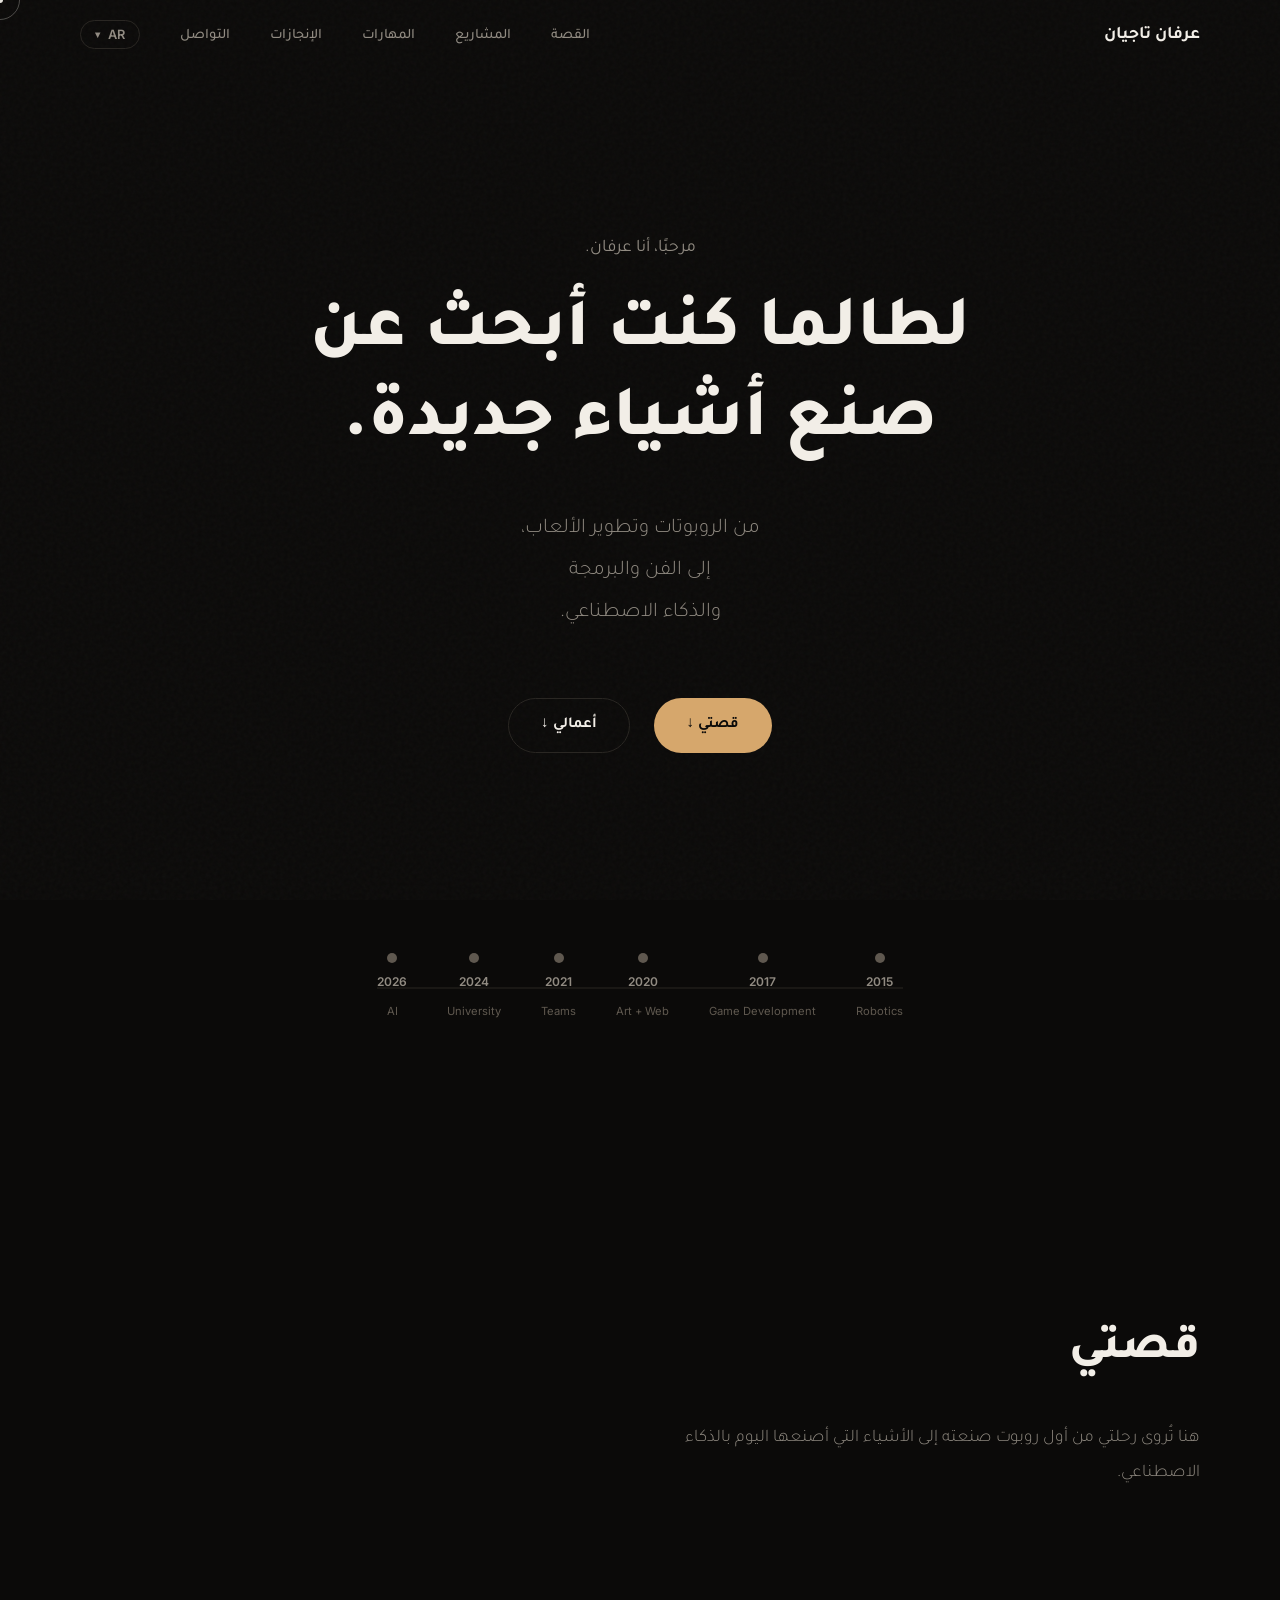
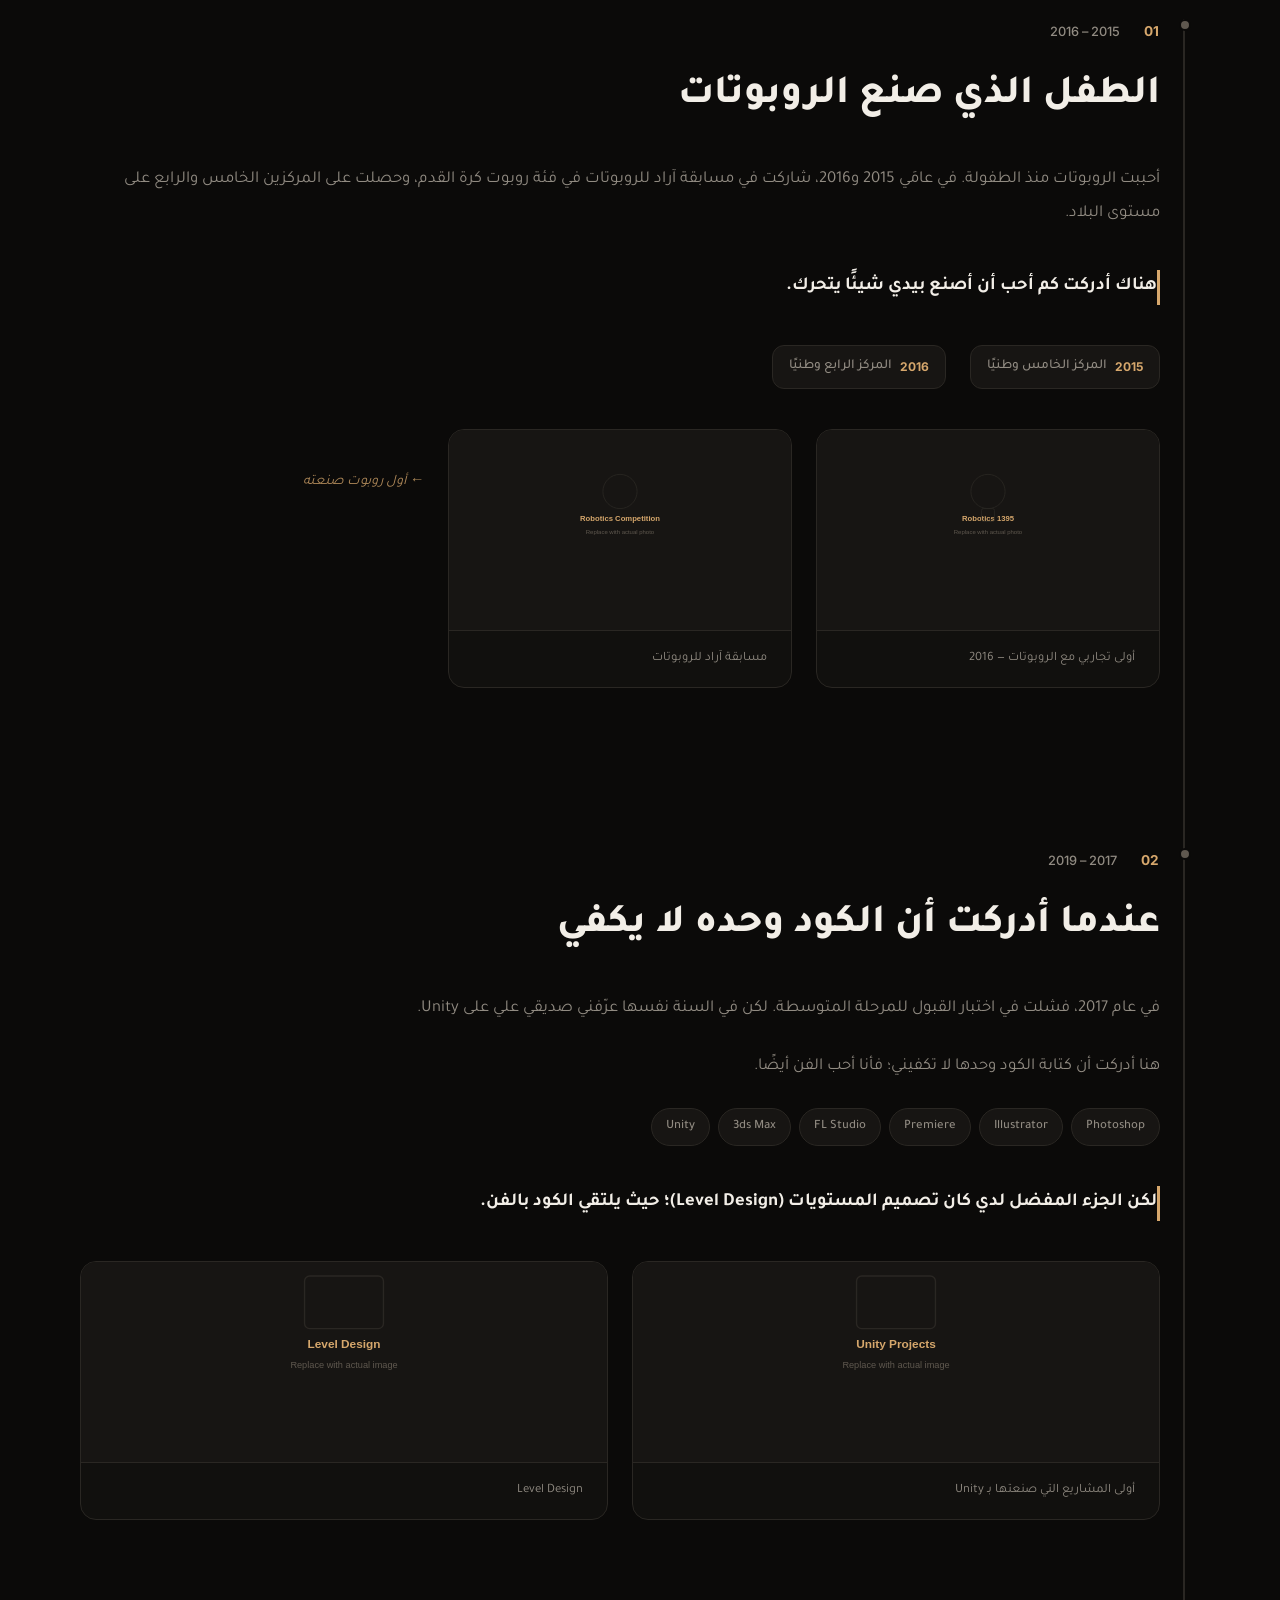
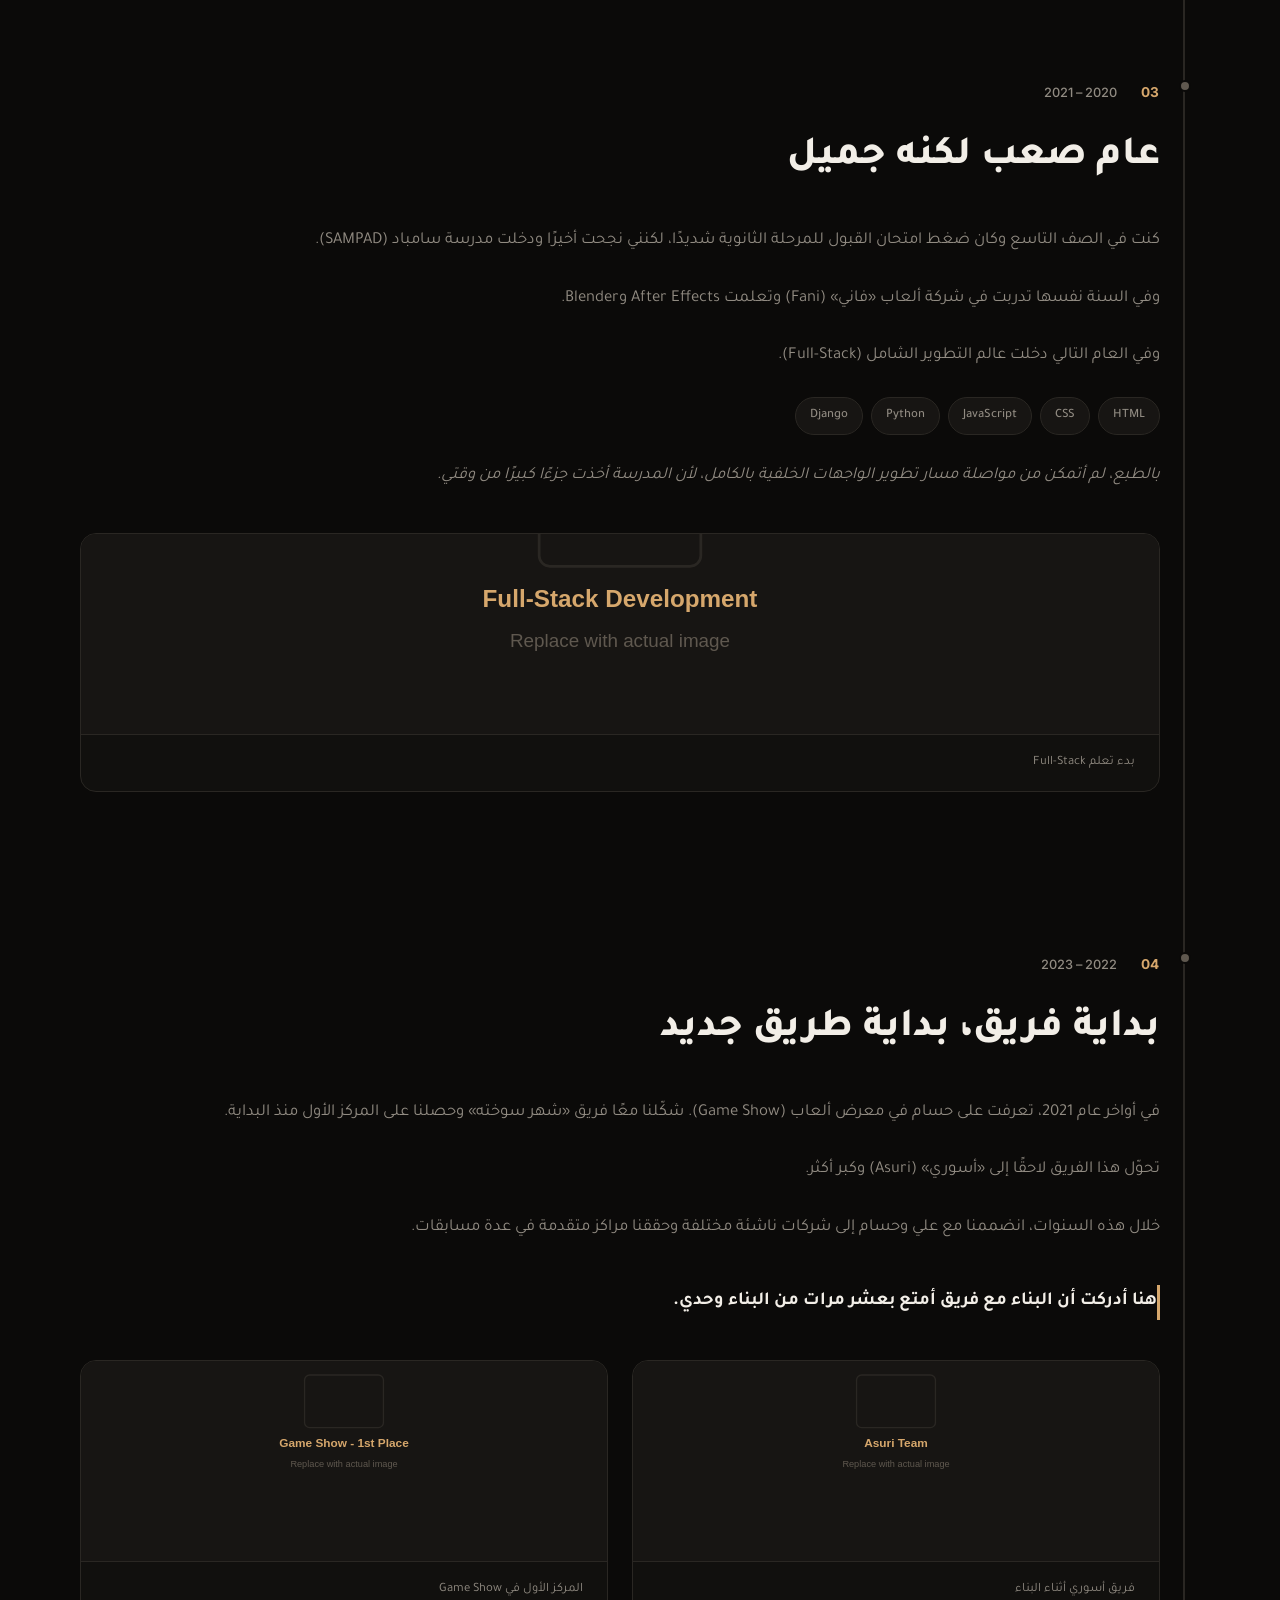
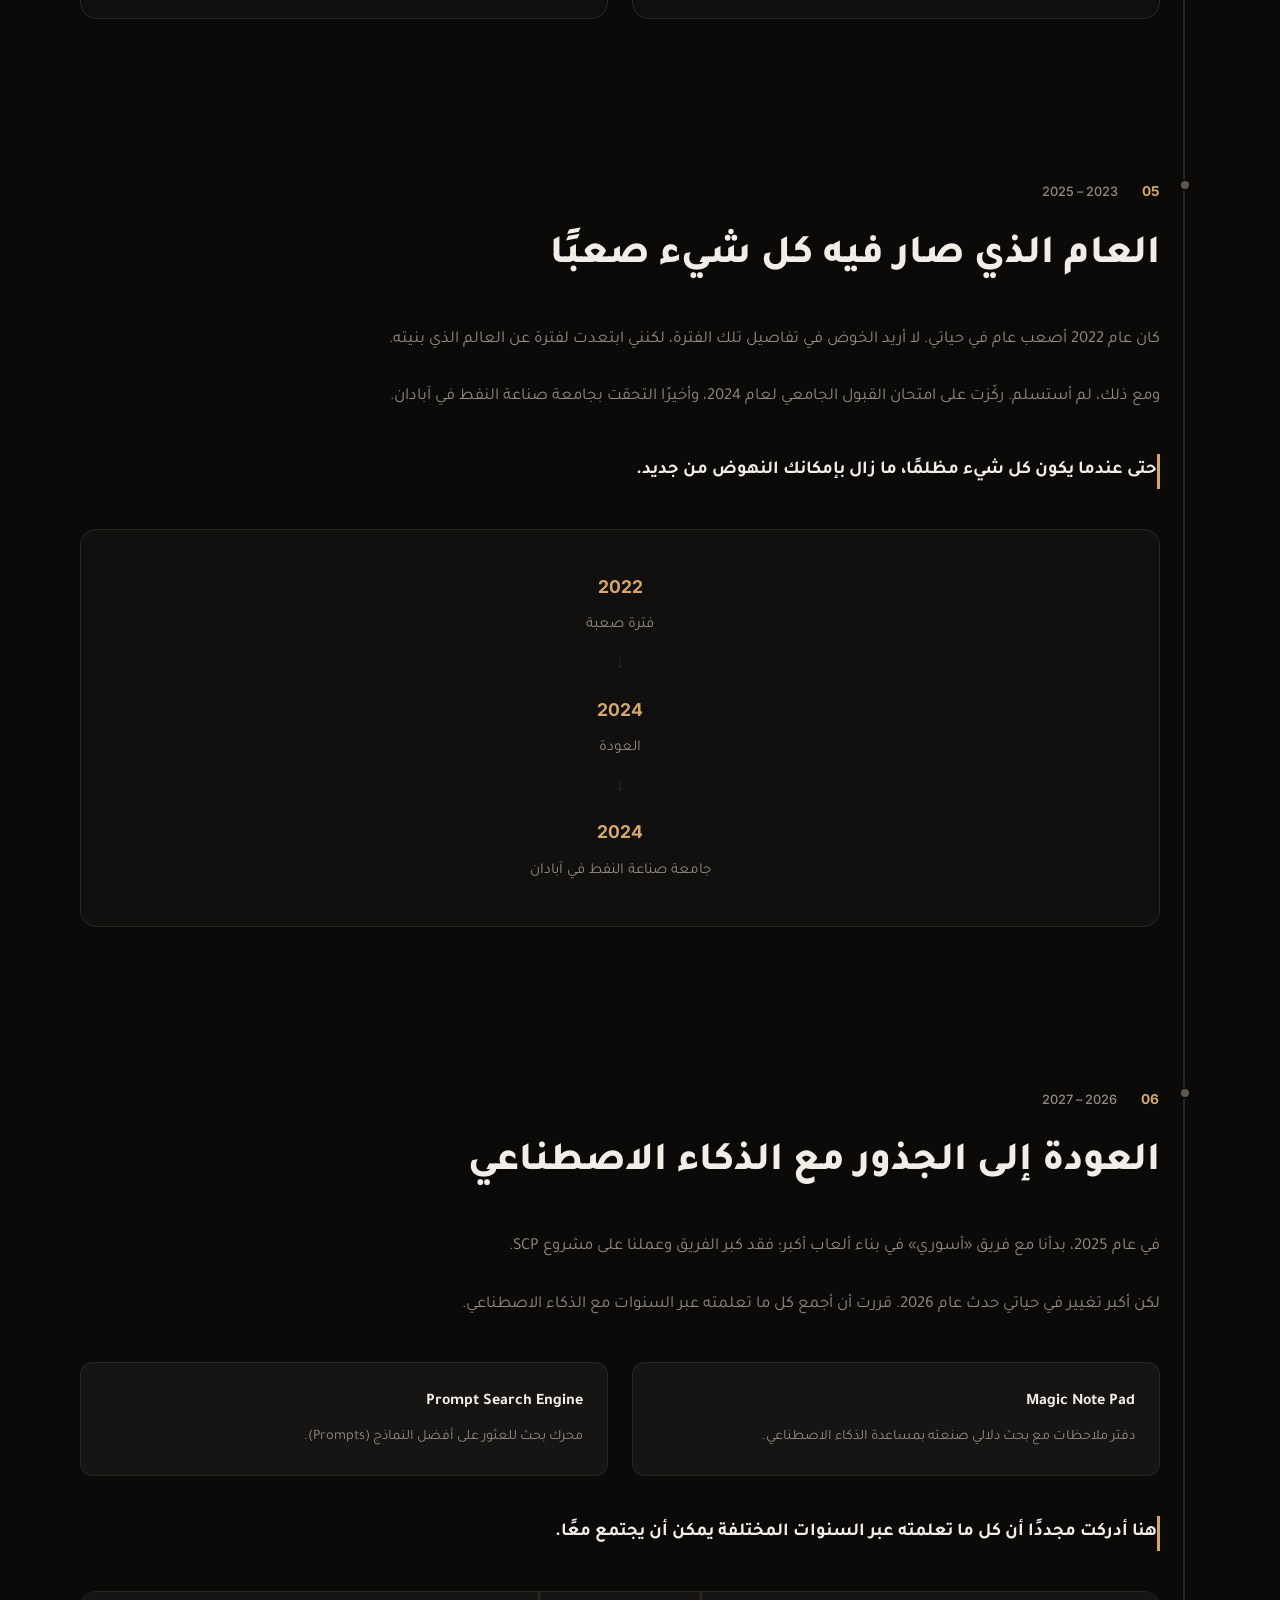
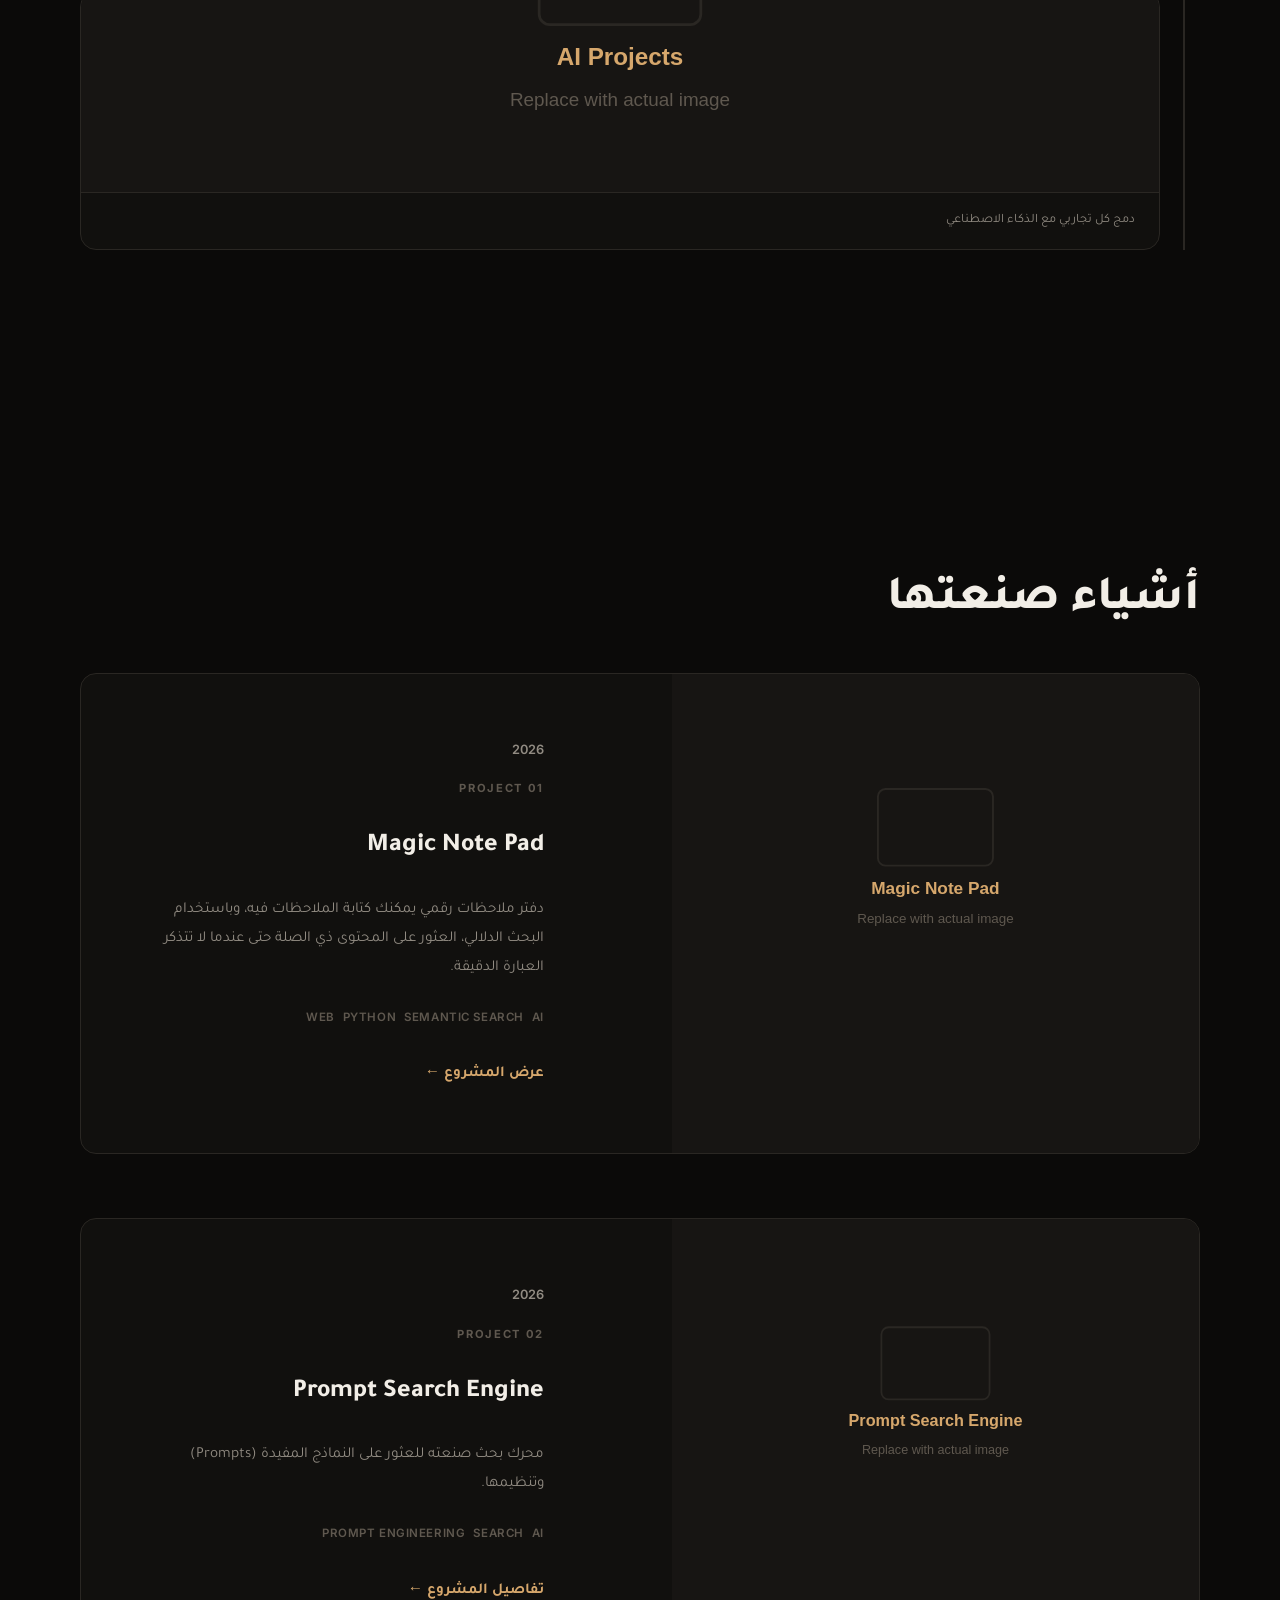
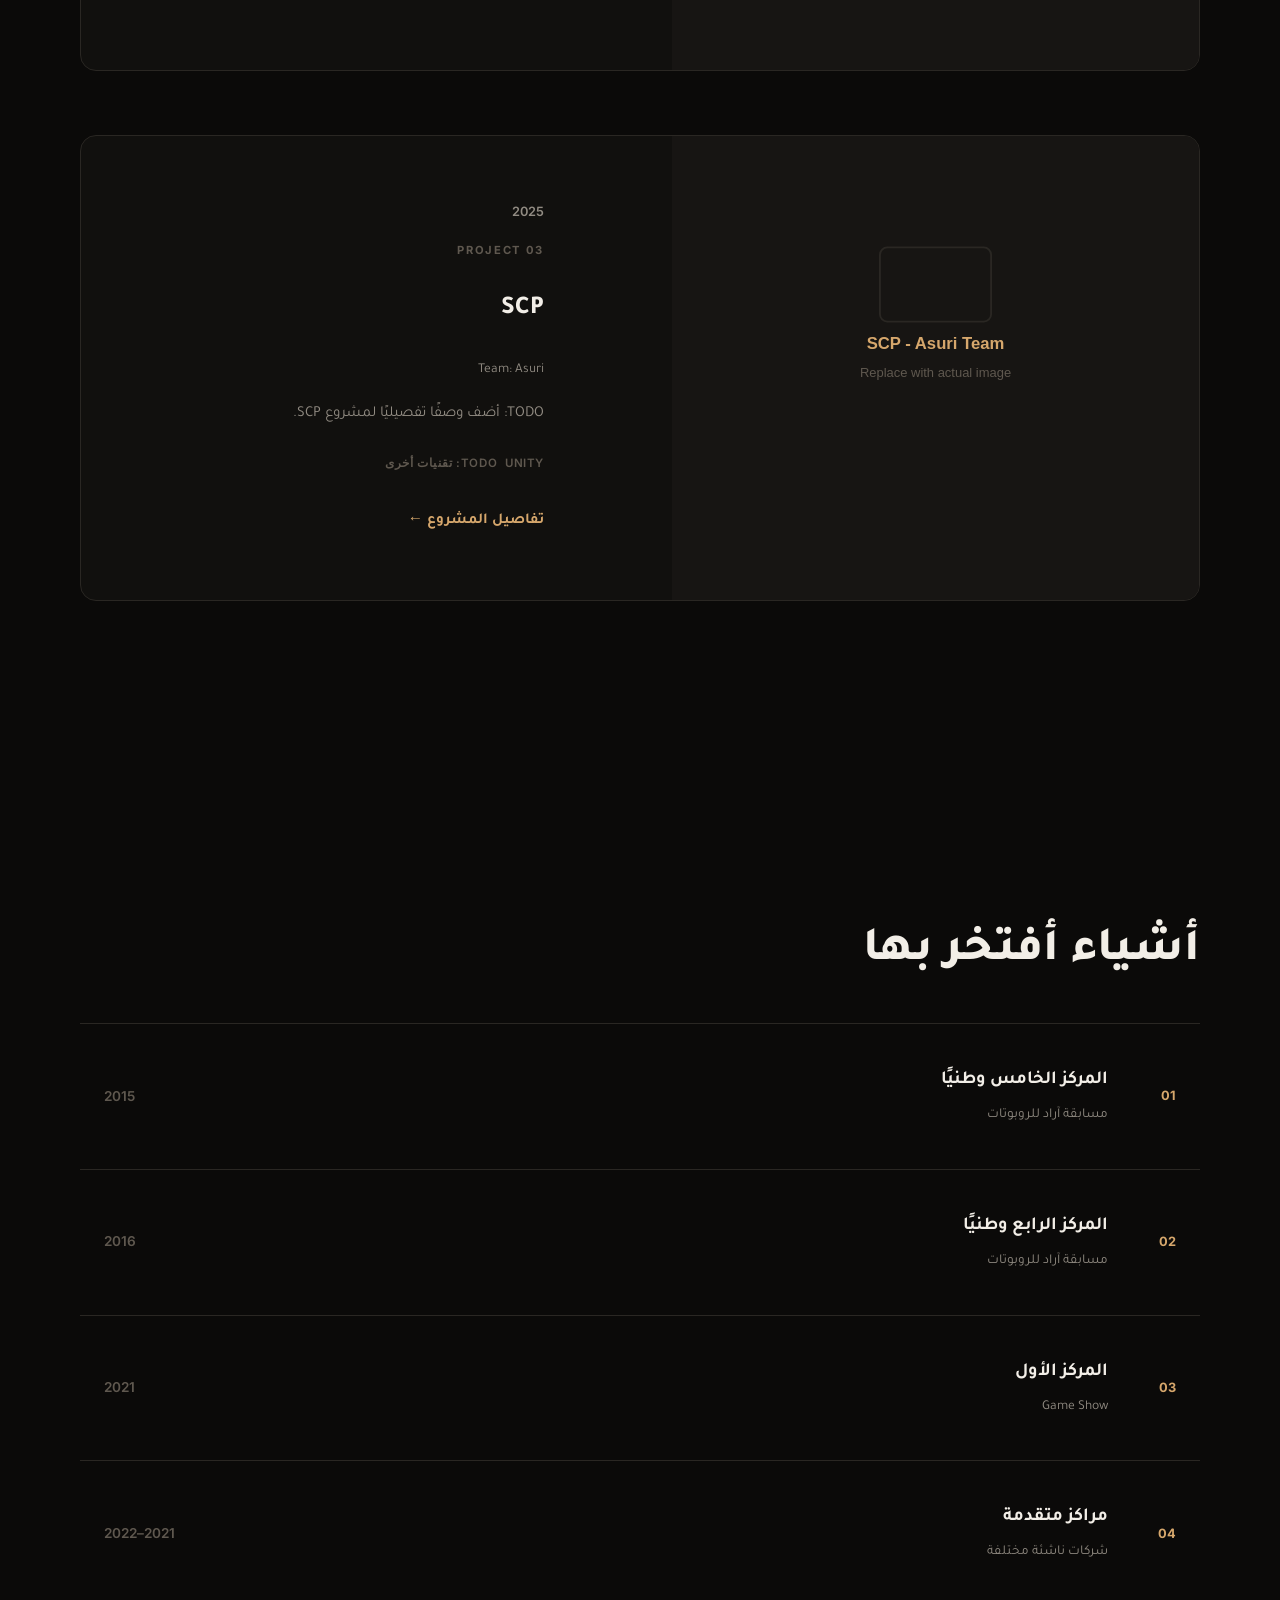
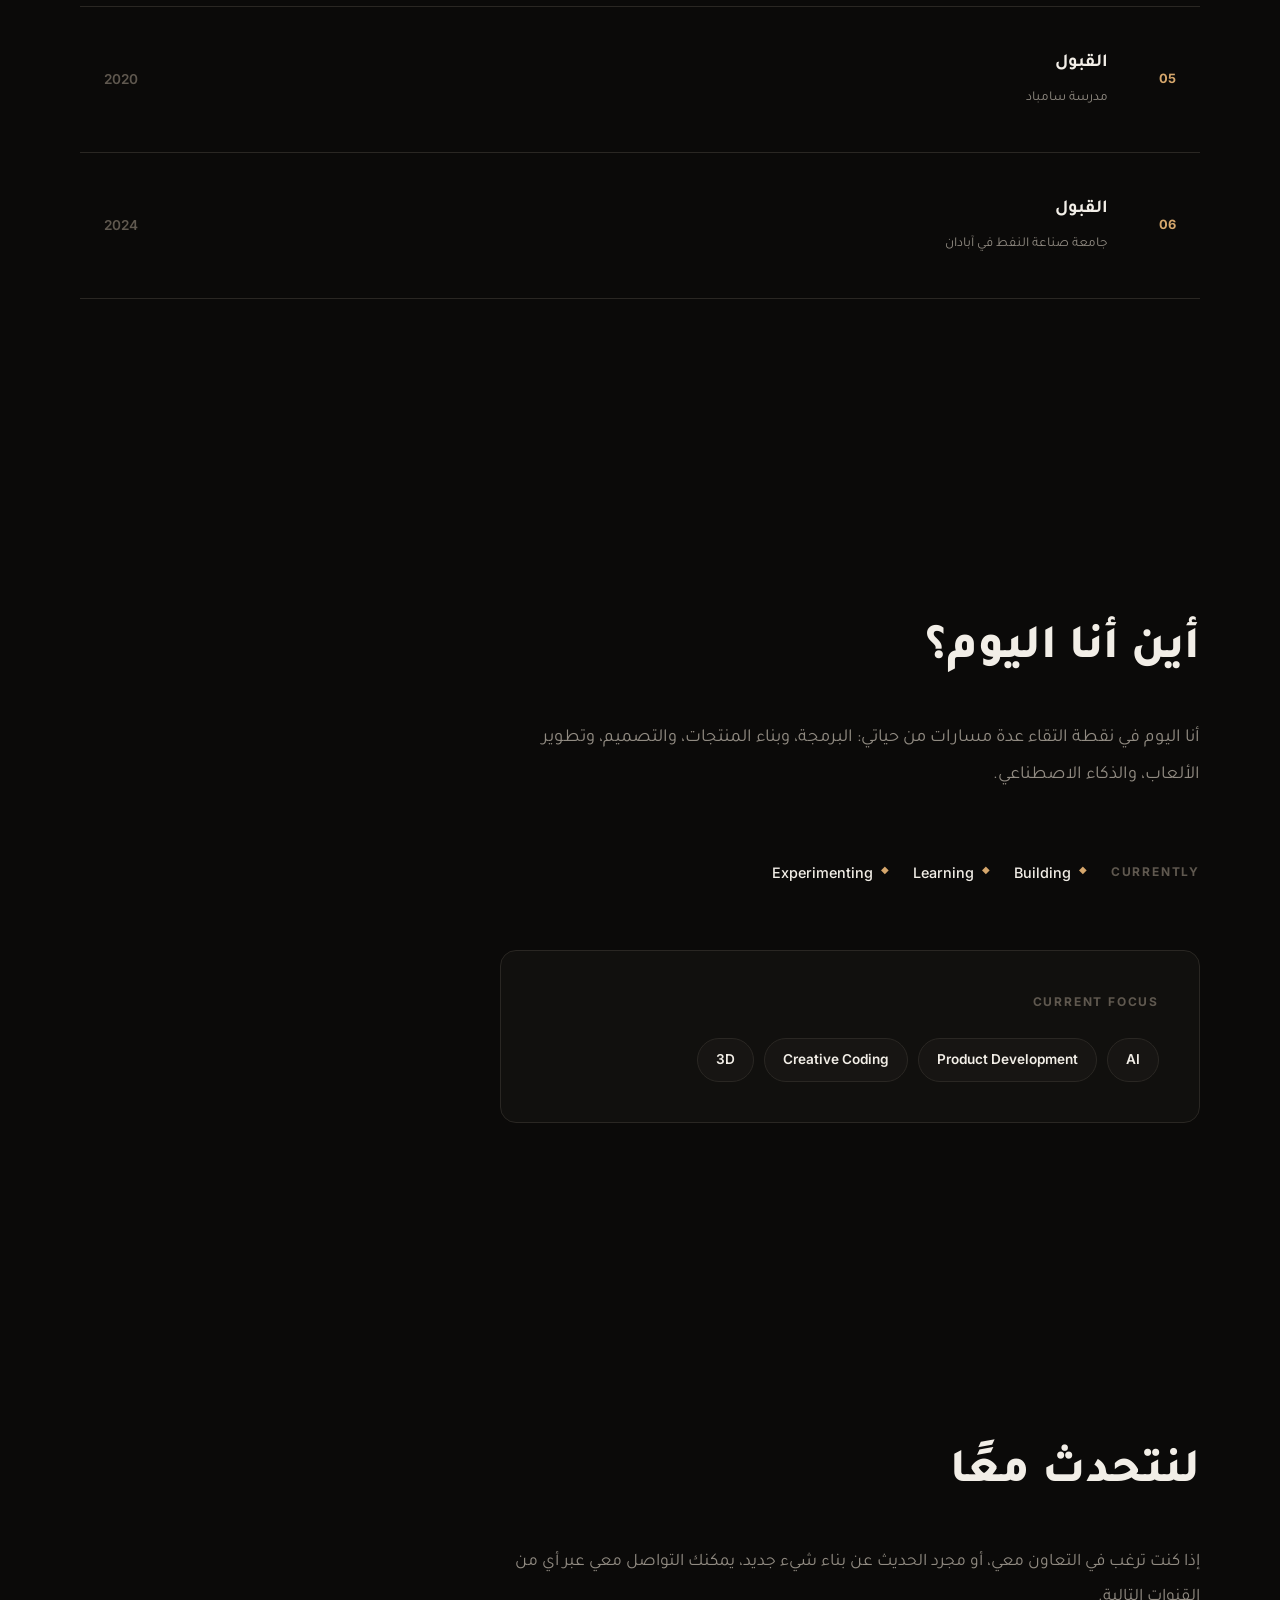
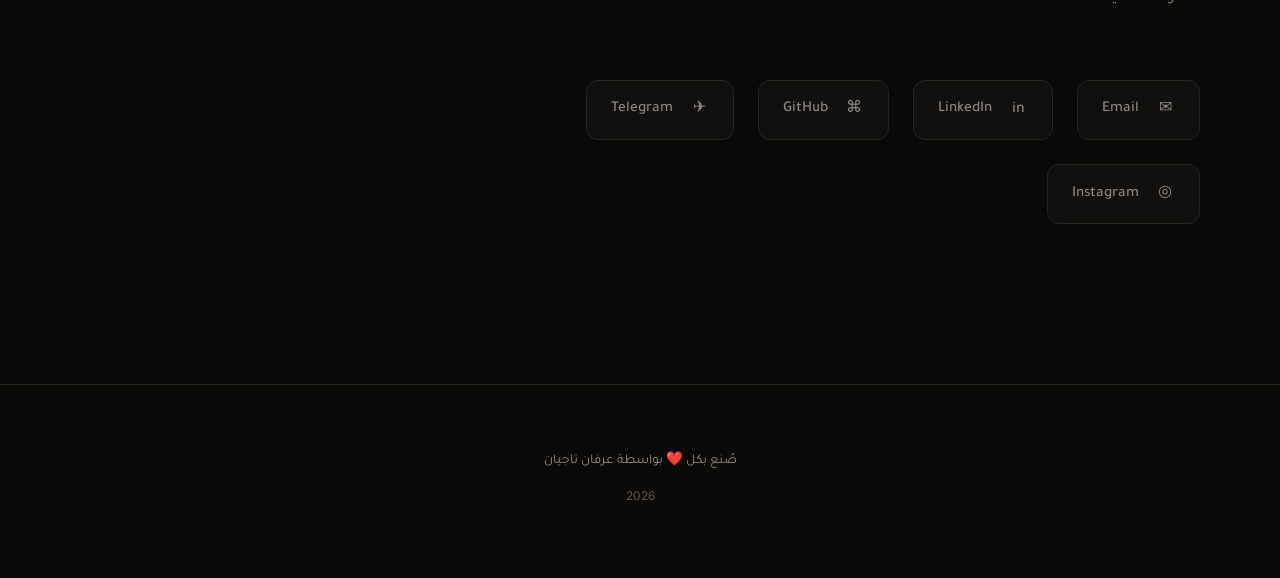
==== ar/index.html @ fe036fd5 "Add Arabic version and trilingual language switcher - Language dropdown (FA/EN/AR) in desktop nav an" ====
<!DOCTYPE html>
<html lang="ar" dir="rtl">
<head>
    <meta charset="UTF-8">
    <meta name="viewport" content="width=device-width, initial-scale=1.0">
    <title>عرفان تاجيان | ملف أعمال شخصي</title>
    <meta name="description" content="قصة رحلة عرفان تاجيان من الروبوتات وتطوير الألعاب إلى التصميم والبرمجة والذكاء الاصطناعي.">
    
    <!-- Open Graph -->
    <meta property="og:title" content="عرفان تاجيان | ملف أعمال شخصي">
    <meta property="og:description" content="قصة رحلة عرفان تاجيان من الروبوتات وتطوير الألعاب إلى التصميم والبرمجة والذكاء الاصطناعي.">
    <meta property="og:image" content="../assets/images/og-image.svg">
    <meta property="og:url" content="https://erfantajian.com/ar/">
    
    <!-- Language Alternates -->
    <link rel="alternate" hreflang="fa" href="https://erfantajian.com/">
    <link rel="alternate" hreflang="en" href="https://erfantajian.com/en/">
    <link rel="alternate" hreflang="ar" href="https://erfantajian.com/ar/">
    
    <!-- Fonts -->
    <link rel="preconnect" href="https://fonts.googleapis.com">
    <link rel="preconnect" href="https://fonts.gstatic.com" crossorigin>
    <link href="https://fonts.googleapis.com/css2?family=Vazirmatn:wght@300;400;500;600;700;800;900&family=Inter:wght@300;400;500;600;700;800&family=Tajawal:wght@300;400;500;700;800;900&display=swap" rel="stylesheet">
    
    <!-- Styles: shared base + Arabic overrides -->
    <link rel="stylesheet" href="../style.css">
    <link rel="stylesheet" href="style.css">
</head>
<body>

    <!-- Custom Cursor -->
    <div class="cursor" id="cursor">
        <div class="cursor-dot"></div>
        <div class="cursor-circle"></div>
    </div>

    <!-- Progress Indicator -->
    <div class="progress-indicator" id="progressIndicator">
        <span class="progress-label">ERFAN TAJIAN</span>
        <div class="progress-bar">
            <div class="progress-track">
                <span class="progress-year start">2015</span>
                <div class="progress-line">
                    <div class="progress-fill" id="progressFill"></div>
                    <div class="progress-dot" id="progressDot"></div>
                </div>
                <span class="progress-year end">2026</span>
            </div>
        </div>
        <span class="progress-chapter" id="progressChapter">ROBOTICS</span>
    </div>

    <!-- Header / Navigation -->
    <header class="header" id="header">
        <nav class="nav">
            <a href="#hero" class="nav-logo">عرفان تاجيان</a>
            <ul class="nav-links" id="navLinks">
                <li><a href="#story" class="nav-link">القصة</a></li>
                <li><a href="#projects" class="nav-link">المشاريع</a></li>
                <li><a href="#skills" class="nav-link">المهارات</a></li>
                <li><a href="#achievements" class="nav-link">الإنجازات</a></li>
                <li><a href="#contact" class="nav-link">التواصل</a></li>
                <li class="nav-langs" aria-label="اختيار اللغة">
                    <button type="button" class="nav-lang-btn" aria-haspopup="true" aria-expanded="false" aria-label="اختيار اللغة">
                        <span class="lang-current">AR</span>
                        <span class="lang-caret" aria-hidden="true">▾</span>
                    </button>
                    <ul class="lang-dropdown">
                        <li><a href="../index.html" class="lang-option" lang="fa"><span>فارسی</span><span class="lang-option-code">FA</span></a></li>
                        <li><a href="../en/" class="lang-option" lang="en"><span>English</span><span class="lang-option-code">EN</span></a></li>
                        <li><a href="index.html" class="lang-option active" lang="ar" aria-current="page"><span>العربية</span><span class="lang-option-code">AR</span></a></li>
                    </ul>
                </li>
            </ul>
            <button class="nav-toggle" id="navToggle" aria-label="القائمة">
                <span></span>
                <span></span>
                <span></span>
            </button>
        </nav>
    </header>

    <!-- Mobile Menu -->
    <div class="mobile-menu" id="mobileMenu">
        <ul class="mobile-menu-links">
            <li><a href="#story" class="mobile-link">القصة</a></li>
            <li><a href="#projects" class="mobile-link">المشاريع</a></li>
            <li><a href="#skills" class="mobile-link">المهارات</a></li>
            <li><a href="#achievements" class="mobile-link">الإنجازات</a></li>
            <li><a href="#contact" class="mobile-link">التواصل</a></li>
            <li class="mobile-langs">
                <div class="nav-langs" aria-label="اختيار اللغة">
                    <button type="button" class="nav-lang-btn" aria-haspopup="true" aria-expanded="false" aria-label="اختيار اللغة">
                        <span class="lang-current">AR</span>
                        <span class="lang-caret" aria-hidden="true">▾</span>
                    </button>
                    <ul class="lang-dropdown">
                        <li><a href="../index.html" class="lang-option" lang="fa"><span>فارسی</span><span class="lang-option-code">FA</span></a></li>
                        <li><a href="../en/" class="lang-option" lang="en"><span>English</span><span class="lang-option-code">EN</span></a></li>
                        <li><a href="index.html" class="lang-option active" lang="ar" aria-current="page"><span>العربية</span><span class="lang-option-code">AR</span></a></li>
                    </ul>
                </div>
            </li>
        </ul>
    </div>

    <main>

        <!-- Hero Section -->
        <section class="hero" id="hero">
            <div class="hero-content">
                <p class="hero-greeting">مرحبًا، أنا عرفان.</p>
                <h1 class="hero-title">
                    لطالما كنت أبحث عن<br>
                    صنع أشياء جديدة.
                </h1>
                <p class="hero-subtitle">
                   من الروبوتات وتطوير الألعاب،<br>
                   إلى الفن والبرمجة<br>
                   والذكاء الاصطناعي.
                </p>
                <div class="hero-cta">
                    <a href="#story" class="btn btn-primary">قصتي ↓</a>
                    <a href="#projects" class="btn btn-secondary">أعمالي ↓</a>
                </div>
            </div>
            <div class="hero-timeline-preview">
                <div class="hero-timeline-line"></div>
                <div class="hero-timeline-item" data-year="2015">
                    <span class="ht-dot"></span>
                    <span class="ht-year">2015</span>
                    <span class="ht-label">Robotics</span>
                </div>
                <div class="hero-timeline-item" data-year="2017">
                    <span class="ht-dot"></span>
                    <span class="ht-year">2017</span>
                    <span class="ht-label">Game Development</span>
                </div>
                <div class="hero-timeline-item" data-year="2020">
                    <span class="ht-dot"></span>
                    <span class="ht-year">2020</span>
                    <span class="ht-label">Art + Web</span>
                </div>
                <div class="hero-timeline-item" data-year="2021">
                    <span class="ht-dot"></span>
                    <span class="ht-year">2021</span>
                    <span class="ht-label">Teams</span>
                </div>
                <div class="hero-timeline-item" data-year="2024">
                    <span class="ht-dot"></span>
                    <span class="ht-year">2024</span>
                    <span class="ht-label">University</span>
                </div>
                <div class="hero-timeline-item" data-year="2026">
                    <span class="ht-dot"></span>
                    <span class="ht-year">2026</span>
                    <span class="ht-label">AI</span>
                </div>
            </div>
        </section>

        <!-- Story Intro -->
        <section class="section-intro" id="intro">
            <div class="container">
                <h2 class="section-title reveal">قصتي</h2>
                <p class="section-subtitle reveal">هنا تُروى رحلتي من أول روبوت صنعته إلى الأشياء التي أصنعها اليوم بالذكاء الاصطناعي.</p>
            </div>
        </section>

        <!-- Timeline / Story Section -->
        <section class="section-story" id="story">
            <div class="container">
                <div class="timeline">

                    <!-- Chapter 01 -->
                    <article class="chapter reveal" id="chapter-01">
                        <div class="timeline-node">
                            <div class="node-dot"></div>
                            <div class="node-line"></div>
                        </div>
                        <div class="chapter-content">
                            <div class="chapter-meta">
                                <span class="chapter-number">01</span>
                                <span class="chapter-date">2015 – 2016</span>
                            </div>
                            <h3 class="chapter-title">الطفل الذي صنع الروبوتات</h3>
                            <div class="chapter-body">
                                <p>أحببت الروبوتات منذ الطفولة. في عامَي 2015 و2016، شاركت في مسابقة آراد للروبوتات في فئة روبوت كرة القدم، وحصلت على المركزين الخامس والرابع على مستوى البلاد.</p>
                                <blockquote class="chapter-highlight">
                                    هناك أدركت كم أحب أن أصنع بيدي شيئًا يتحرك.
                                </blockquote>
                                <div class="chapter-achievements">
                                    <div class="achievement-badge">
                                        <span class="badge-year">2015</span>
                                        <span class="badge-text">المركز الخامس وطنيًا</span>
                                    </div>
                                    <div class="achievement-badge">
                                        <span class="badge-year">2016</span>
                                        <span class="badge-text">المركز الرابع وطنيًا</span>
                                    </div>
                                </div>
                            </div>
                            <div class="chapter-artifact">
                                <div class="artifact-card">
                                    <img src="../assets/images/robotics-1.svg" alt="أولى تجاربي مع الروبوتات" loading="lazy">
                                    <span class="artifact-caption">أولى تجاربي مع الروبوتات — 2016</span>
                                </div>
        
                                <div class="artifact-card">
                                    <img src="../assets/images/robotics-2.svg" alt="مسابقة آراد للروبوتات" loading="lazy">
                                    <span class="artifact-caption">مسابقة آراد للروبوتات</span>
                                </div>

                                <span class="chapter-annotation">← أول روبوت صنعته</span>
                            </div>
                            
                        </div>
                    </article>

                    <!-- Chapter 02 -->
                    <article class="chapter reveal" id="chapter-02">
                        <div class="timeline-node">
                            <div class="node-dot"></div>
                            <div class="node-line"></div>
                        </div>
                        <div class="chapter-content">
                            <div class="chapter-meta">
                                <span class="chapter-number">02</span>
                                <span class="chapter-date">2017 – 2019</span>
                            </div>
                            <h3 class="chapter-title">عندما أدركت أن الكود وحده لا يكفي</h3>
                            <div class="chapter-body">
                                <p>في عام 2017، فشلت في اختبار القبول للمرحلة المتوسطة. لكن في السنة نفسها عرّفني صديقي علي على Unity.</p>
                                <p>هنا أدركت أن كتابة الكود وحدها لا تكفيني؛ فأنا أحب الفن أيضًا.</p>
                                <div class="chapter-skills">
                                    <span class="skill-tag">Photoshop</span>
                                    <span class="skill-tag">Illustrator</span>
                                    <span class="skill-tag">Premiere</span>
                                    <span class="skill-tag">FL Studio</span>
                                    <span class="skill-tag">3ds Max</span>
                                    <span class="skill-tag">Unity</span>
                                </div>
                                <blockquote class="chapter-highlight">
                                    لكن الجزء المفضل لدي كان تصميم المستويات (Level Design)؛ حيث يلتقي الكود بالفن.
                                </blockquote>
                            </div>
                            <div class="chapter-artifact">
                                <div class="artifact-card">
                                    <img src="../assets/images/game-1.svg" alt="أولى مشاريعي مع Unity" loading="lazy">
                                    <span class="artifact-caption">أولى المشاريع التي صنعتها بـ Unity</span>
                                </div>
                                <div class="artifact-card">
                                    <img src="../assets/images/game-2.svg" alt="Level Design" loading="lazy">
                                    <span class="artifact-caption">Level Design</span>
                                </div>
                            </div>
                        </div>
                    </article>

                    <!-- Chapter 03 -->
                    <article class="chapter reveal" id="chapter-03">
                        <div class="timeline-node">
                            <div class="node-dot"></div>
                            <div class="node-line"></div>
                        </div>
                        <div class="chapter-content">
                            <div class="chapter-meta">
                                <span class="chapter-number">03</span>
                                <span class="chapter-date">2020 – 2021</span>
                            </div>
                            <h3 class="chapter-title">عام صعب لكنه جميل</h3>
                            <div class="chapter-body">
                                <p>كنت في الصف التاسع وكان ضغط امتحان القبول للمرحلة الثانوية شديدًا، لكنني نجحت أخيرًا ودخلت مدرسة سامباد (SAMPAD).</p>
                                <p>وفي السنة نفسها تدربت في شركة ألعاب «فاني» (Fani) وتعلمت After Effects وBlender.</p>
                                <p>وفي العام التالي دخلت عالم التطوير الشامل (Full-Stack).</p>
                                <div class="chapter-skills">
                                    <span class="skill-tag">HTML</span>
                                    <span class="skill-tag">CSS</span>
                                    <span class="skill-tag">JavaScript</span>
                                    <span class="skill-tag">Python</span>
                                    <span class="skill-tag">Django</span>
                                </div>
                                <p class="chapter-note">بالطبع، لم أتمكن من مواصلة مسار تطوير الواجهات الخلفية بالكامل، لأن المدرسة أخذت جزءًا كبيرًا من وقتي.</p>
                            </div>
                            <div class="chapter-artifact">
                                <div class="artifact-card">
                                    <img src="../assets/images/web-1.svg" alt="الدخول إلى عالم الويب" loading="lazy">
                                    <span class="artifact-caption">بدء تعلم Full-Stack</span>
                                </div>
                            </div>
                        </div>
                    </article>

                    <!-- Chapter 04 -->
                    <article class="chapter reveal" id="chapter-04">
                        <div class="timeline-node">
                            <div class="node-dot"></div>
                            <div class="node-line"></div>
                        </div>
                        <div class="chapter-content">
                            <div class="chapter-meta">
                                <span class="chapter-number">04</span>
                                <span class="chapter-date">2022 – 2023</span>
                            </div>
                            <h3 class="chapter-title">بداية فريق، بداية طريق جديد</h3>
                            <div class="chapter-body">
                                <p>في أواخر عام 2021، تعرفت على حسام في معرض ألعاب (Game Show). شكّلنا معًا فريق «شهر سوخته» وحصلنا على المركز الأول منذ البداية.</p>
                                <p>تحوّل هذا الفريق لاحقًا إلى «أسوري» (Asuri) وكبر أكثر.</p>
                                <p>خلال هذه السنوات، انضممنا مع علي وحسام إلى شركات ناشئة مختلفة وحققنا مراكز متقدمة في عدة مسابقات.</p>
                                <blockquote class="chapter-highlight">
                                    هنا أدركت أن البناء مع فريق أمتع بعشر مرات من البناء وحدي.
                                </blockquote>
                            </div>
                            <div class="chapter-artifact">
                                <div class="artifact-card">
                                    <img src="../assets/images/team-1.svg" alt="فريق أسوري" loading="lazy">
                                    <span class="artifact-caption">فريق أسوري أثناء البناء</span>
                                </div>
                                <div class="artifact-card">
                                    <img src="../assets/images/team-2.svg" alt="Game Show" loading="lazy">
                                    <span class="artifact-caption">المركز الأول في Game Show</span>
                                </div>
                            </div>
                        </div>
                    </article>

                    <!-- Chapter 05 -->
                    <article class="chapter reveal" id="chapter-05">
                        <div class="timeline-node">
                            <div class="node-dot"></div>
                            <div class="node-line"></div>
                        </div>
                        <div class="chapter-content">
                            <div class="chapter-meta">
                                <span class="chapter-number">05</span>
                                <span class="chapter-date">2023 – 2025</span>
                            </div>
                            <h3 class="chapter-title">العام الذي صار فيه كل شيء صعبًا</h3>
                            <div class="chapter-body">
                                <p>كان عام 2022 أصعب عام في حياتي. لا أريد الخوض في تفاصيل تلك الفترة، لكنني ابتعدت لفترة عن العالم الذي بنيته.</p>
                                <p>ومع ذلك، لم أستسلم. ركّزت على امتحان القبول الجامعي لعام 2024، وأخيرًا التحقت بجامعة صناعة النفط في آبادان.</p>
                                <blockquote class="chapter-highlight">
                                    حتى عندما يكون كل شيء مظلمًا، ما زال بإمكانك النهوض من جديد.
                                </blockquote>
                            </div>
                            <div class="chapter-artifact">
                                <div class="artifact-card artifact-card--minimal">
                                    <div class="artifact-text">
                                        <span class="artifact-year">2022</span>
                                        <span class="artifact-desc">فترة صعبة</span>
                                        <span class="artifact-divider">↓</span>
                                        <span class="artifact-year">2024</span>
                                        <span class="artifact-desc">العودة</span>
                                        <span class="artifact-divider">↓</span>
                                        <span class="artifact-year">2024</span>
                                        <span class="artifact-desc">جامعة صناعة النفط في آبادان</span>
                                    </div>
                                </div>
                            </div>
                        </div>
                    </article>

                    <!-- Chapter 06 -->
                    <article class="chapter reveal" id="chapter-06">
                        <div class="timeline-node">
                            <div class="node-dot"></div>
                            <div class="node-line"></div>
                        </div>
                        <div class="chapter-content">
                            <div class="chapter-meta">
                                <span class="chapter-number">06</span>
                                <span class="chapter-date">2026 – 2027</span>
                            </div>
                            <h3 class="chapter-title">العودة إلى الجذور مع الذكاء الاصطناعي</h3>
                            <div class="chapter-body">
                                <p>في عام 2025، بدأنا مع فريق «أسوري» في بناء ألعاب أكبر؛ فقد كبر الفريق وعملنا على مشروع SCP.</p>
                                <p>لكن أكبر تغيير في حياتي حدث عام 2026. قررت أن أجمع كل ما تعلمته عبر السنوات مع الذكاء الاصطناعي.</p>
                                
                                <div class="chapter-projects">
                                    <div class="mini-project">
                                        <h4>Magic Note Pad</h4>
                                        <p>دفتر ملاحظات مع بحث دلالي صنعته بمساعدة الذكاء الاصطناعي.</p>
                                    </div>
                                    <div class="mini-project">
                                        <h4>Prompt Search Engine</h4>
                                        <p>محرك بحث للعثور على أفضل النماذج (Prompts).</p>
                                    </div>
                                </div>

                                <blockquote class="chapter-highlight">
                                    هنا أدركت مجددًا أن كل ما تعلمته عبر السنوات المختلفة يمكن أن يجتمع معًا.
                                </blockquote>
                            </div>
                            <div class="chapter-artifact">
                                <div class="artifact-card">
                                    <img src="../assets/images/ai-1.svg" alt="مشاريع الذكاء الاصطناعي" loading="lazy">
                                    <span class="artifact-caption">دمج كل تجاربي مع الذكاء الاصطناعي</span>
                                </div>
                            </div>
                        </div>
                    </article>

                </div>
            </div>
        </section>

        <!-- Projects Section -->
        <section class="section-projects" id="projects">
            <div class="container">
                <h2 class="section-title reveal">أشياء صنعتها</h2>
                
                <div class="projects-grid">
                    <!-- Project 01 -->
                    <article class="project-card reveal">
                        <div class="project-image">
                            <img src="../assets/images/project-1.svg" alt="Magic Note Pad" loading="lazy">
                        </div>
                        <div class="project-info">
                            <span class="project-year">2026</span>
                            <span class="project-number">PROJECT 01</span>
                            <h3 class="project-title">Magic Note Pad</h3>
                            <p class="project-desc">دفتر ملاحظات رقمي يمكنك كتابة الملاحظات فيه، وباستخدام البحث الدلالي، العثور على المحتوى ذي الصلة حتى عندما لا تتذكر العبارة الدقيقة.</p>
                            <div class="project-tech">
                                <span>AI</span>
                                <span>Semantic Search</span>
                                <span>Python</span>
                                <span>Web</span>
                            </div>
                            <a href="#" class="project-link">عرض المشروع ←</a>
                        </div>
                    </article>

                    <!-- Project 02 -->
                    <article class="project-card reveal">
                        <div class="project-image">
                            <img src="../assets/images/project-2.svg" alt="Prompt Search Engine" loading="lazy">
                        </div>
                        <div class="project-info">
                            <span class="project-year">2026</span>
                            <span class="project-number">PROJECT 02</span>
                            <h3 class="project-title">Prompt Search Engine</h3>
                            <p class="project-desc">محرك بحث صنعته للعثور على النماذج المفيدة (Prompts) وتنظيمها.</p>
                            <div class="project-tech">
                                <span>AI</span>
                                <span>Search</span>
                                <span>Prompt Engineering</span>
                            </div>
                            <a href="#" class="project-link">تفاصيل المشروع ←</a>
                        </div>
                    </article>

                    <!-- Project 03 -->
                    <article class="project-card reveal">
                        <div class="project-image">
                            <img src="../assets/images/project-3.svg" alt="SCP - Asuri Team" loading="lazy">
                        </div>
                        <div class="project-info">
                            <span class="project-year">2025</span>
                            <span class="project-number">PROJECT 03</span>
                            <h3 class="project-title">SCP</h3>
                            <span class="project-team">Team: Asuri</span>
                            <p class="project-desc">TODO: أضف وصفًا تفصيليًا لمشروع SCP.</p>
                            <div class="project-tech">
                                <span>Unity</span>
                                <span>TODO: تقنيات أخرى</span>
                            </div>
                            <a href="#" class="project-link">تفاصيل المشروع ←</a>
                        </div>
                    </article>
                </div>
            </div>
        </section>

        <!-- Skills Section -->
        <!-- <section class="section-skills" id="skills">
            <div class="container">
                <h2 class="section-title reveal">أشياء تعلمتها في الطريق</h2>
                
                <div class="skills-timeline reveal">
                    <div class="skills-item">
                        <span class="skills-year">2015</span>
                        <span class="skills-name">Robotics</span>
                    </div>
                    <div class="skills-item">
                        <span class="skills-year">2017</span>
                        <span class="skills-name">Unity + Game Design</span>
                    </div>
                    <div class="skills-item">
                        <span class="skills-year">2018</span>
                        <span class="skills-name">Digital Art</span>
                    </div>
                    <div class="skills-item">
                        <span class="skills-year">2020</span>
                        <span class="skills-name">Web + Blender</span>
                    </div>
                    <div class="skills-item">
                        <span class="skills-year">2021</span>
                        <span class="skills-name">Team Building + Startups</span>
                    </div>
                    <div class="skills-item">
                        <span class="skills-year">2025</span>
                        <span class="skills-name">AI + Search</span>
                    </div>
                </div>

                <div class="skills-categories reveal">
                    <div class="skill-category">
                        <h3 class="category-title">Game & Art</h3>
                        <div class="skill-tags">
                            <span class="skill-tag">Unity</span>
                            <span class="skill-tag">Level Design</span>
                            <span class="skill-tag">Blender</span>
                            <span class="skill-tag">After Effects</span>
                            <span class="skill-tag">Photoshop</span>
                            <span class="skill-tag">Illustrator</span>
                            <span class="skill-tag">Premiere</span>
                            <span class="skill-tag">FL Studio</span>
                        </div>
                    </div>
                    <div class="skill-category">
                        <h3 class="category-title">Web & Development</h3>
                        <div class="skill-tags">
                            <span class="skill-tag">HTML</span>
                            <span class="skill-tag">CSS</span>
                            <span class="skill-tag">JavaScript</span>
                            <span class="skill-tag">Python</span>
                            <span class="skill-tag">Django</span>
                            <span class="skill-tag">Full-Stack Concepts</span>
                        </div>
                    </div>
                    <div class="skill-category">
                        <h3 class="category-title">AI & Modern Tech</h3>
                        <div class="skill-tags">
                            <span class="skill-tag">Prompt Engineering</span>
                            <span class="skill-tag">Semantic Search</span>
                            <span class="skill-tag">AI-assisted Development</span>
                        </div>
                    </div>
                </div>
            </div>
        </section> -->

        <!-- Achievements Section -->
        <section class="section-achievements" id="achievements">
            <div class="container">
                <h2 class="section-title reveal">أشياء أفتخر بها</h2>
                
                <div class="achievements-list reveal">
                    <div class="achievement-item">
                        <span class="achievement-num">01</span>
                        <div class="achievement-info">
                            <h3 class="achievement-title">المركز الخامس وطنيًا</h3>
                            <span class="achievement-detail">مسابقة آراد للروبوتات</span>
                        </div>
                        <span class="achievement-year">2015</span>
                    </div>
                    <div class="achievement-item">
                        <span class="achievement-num">02</span>
                        <div class="achievement-info">
                            <h3 class="achievement-title">المركز الرابع وطنيًا</h3>
                            <span class="achievement-detail">مسابقة آراد للروبوتات</span>
                        </div>
                        <span class="achievement-year">2016</span>
                    </div>
                    <div class="achievement-item">
                        <span class="achievement-num">03</span>
                        <div class="achievement-info">
                            <h3 class="achievement-title">المركز الأول</h3>
                            <span class="achievement-detail">Game Show</span>
                        </div>
                        <span class="achievement-year">2021</span>
                    </div>
                    <div class="achievement-item">
                        <span class="achievement-num">04</span>
                        <div class="achievement-info">
                            <h3 class="achievement-title">مراكز متقدمة</h3>
                            <span class="achievement-detail">شركات ناشئة مختلفة</span>
                        </div>
                        <span class="achievement-year">2021–2022</span>
                    </div>
                    <div class="achievement-item">
                        <span class="achievement-num">05</span>
                        <div class="achievement-info">
                            <h3 class="achievement-title">القبول</h3>
                            <span class="achievement-detail">مدرسة سامباد</span>
                        </div>
                        <span class="achievement-year">2020</span>
                    </div>
                    <div class="achievement-item">
                        <span class="achievement-num">06</span>
                        <div class="achievement-info">
                            <h3 class="achievement-title">القبول</h3>
                            <span class="achievement-detail">جامعة صناعة النفط في آبادان</span>
                        </div>
                        <span class="achievement-year">2024</span>
                    </div>
                </div>
            </div>
        </section>

        <!-- Today Section -->
        <section class="section-today" id="today">
            <div class="container">
                <h2 class="section-title reveal">أين أنا اليوم؟</h2>
                
                <div class="today-content reveal">
                    <p class="today-text">أنا اليوم في نقطة التقاء عدة مسارات من حياتي: البرمجة، وبناء المنتجات، والتصميم، وتطوير الألعاب، والذكاء الاصطناعي.</p>
                    
                    <div class="today-status">
                        <div class="status-item">
                            <span class="status-label">Currently</span>
                        </div>
                        <div class="status-item">
                            <span class="status-icon">◆</span>
                            <span class="status-text">Building</span>
                        </div>
                        <div class="status-item">
                            <span class="status-icon">◆</span>
                            <span class="status-text">Learning</span>
                        </div>
                        <div class="status-item">
                            <span class="status-icon">◆</span>
                            <span class="status-text">Experimenting</span>
                        </div>
                    </div>

                    <div class="today-focus">
                        <h3 class="focus-title">Current Focus</h3>
                        <div class="focus-tags">
                            <span class="focus-tag">AI</span>
                            <span class="focus-tag">Product Development</span>
                            <span class="focus-tag">Creative Coding</span>
                            <span class="focus-tag">3D</span>
                        </div>
                    </div>
                </div>
            </div>
        </section>

        <!-- Contact Section -->
        <section class="section-contact" id="contact">
            <div class="container">
                <h2 class="section-title reveal">لنتحدث معًا</h2>
                
                <div class="contact-content reveal">
                    <p class="contact-text">إذا كنت ترغب في التعاون معي، أو مجرد الحديث عن بناء شيء جديد، يمكنك التواصل معي عبر أي من القنوات التالية.</p>
                    
                    <div class="contact-links">
                        <a href="mailto:TODO" class="contact-link">
                            <span class="contact-icon">✉</span>
                            <span>Email</span>
                        </a>
                        <a href="#" class="contact-link">
                            <span class="contact-icon">in</span>
                            <span>LinkedIn</span>
                        </a>
                        <a href="#" class="contact-link">
                            <span class="contact-icon">⌘</span>
                            <span>GitHub</span>
                        </a>
                        <a href="#" class="contact-link">
                            <span class="contact-icon">✈</span>
                            <span>Telegram</span>
                        </a>
                        <a href="#" class="contact-link">
                            <span class="contact-icon">◎</span>
                            <span>Instagram</span>
                        </a>
                    </div>
                </div>
            </div>
        </section>

    </main>

    <!-- Footer -->
    <footer class="footer">
        <div class="container">
            <p class="footer-text">صُنع بكل ❤️ بواسطة عرفان تاجيان</p>
            <span class="footer-year">2026</span>
        </div>
    </footer>

    <!-- Script -->
    <script src="../script.js"></script>
</body>
</html>
---- style.css ----
/* ============================================
   Digital Life Archive — Erfan Tajian
   Design System & Complete Styles
   ============================================ */

/* --- CSS Custom Properties --- */
:root {
    /* Colors */
    --bg-primary: #0B0A09;
    --bg-secondary: #11100E;
    --bg-surface: #171513;
    --text-primary: #F2EEE7;
    --text-secondary: #918B82;
    --accent: #D6A76C;
    --accent-hover: #E5B86B;
    --border: #2A2723;
    --border-light: #1C1A17;
    --node-inactive: #5F584F;
    --grid-color: #161412;

    /* Typography */
    --font-fa: 'Vazirmatn', sans-serif;
    --font-en: 'Inter', sans-serif;

    /* Spacing */
    --space-xs: 0.5rem;
    --space-sm: 1rem;
    --space-md: 1.5rem;
    --space-lg: 2.5rem;
    --space-xl: 4rem;
    --space-2xl: 6rem;
    --space-3xl: 10rem;

    /* Layout */
    --container-max: 1200px;
    --nav-height: 72px;

    /* Transitions */
    --ease: cubic-bezier(0.25, 0.1, 0.25, 1);
    --duration: 400ms;
    --duration-fast: 200ms;
    --duration-slow: 700ms;

    /* Border Radius */
    --radius-sm: 8px;
    --radius-md: 12px;
    --radius-lg: 16px;
    --radius-full: 999px;
}

/* --- Reset & Base --- */
*,
*::before,
*::after {
    margin: 0;
    padding: 0;
    box-sizing: border-box;
}

html {
    scroll-behavior: smooth;
    font-size: 16px;
    -webkit-font-smoothing: antialiased;
    -moz-osx-font-smoothing: grayscale;
}

body {
    font-family: var(--font-fa);
    background-color: var(--bg-primary);
    color: var(--text-primary);
    line-height: 1.8;
    overflow-x: hidden;
    min-height: 100vh;
    position: relative;
}

/* Subtle noise texture */
body::before {
    content: '';
    position: fixed;
    inset: 0;
    background-image: url("data:image/svg+xml,%3Csvg viewBox='0 0 256 256' xmlns='http://www.w3.org/2000/svg'%3E%3Cfilter id='noise'%3E%3CfeTurbulence type='fractalNoise' baseFrequency='0.9' numOctaves='4' stitchTiles='stitch'/%3E%3C/filter%3E%3Crect width='100%25' height='100%25' filter='url(%23noise)' opacity='0.03'/%3E%3C/svg%3E");
    pointer-events: none;
    z-index: 0;
}

/* Decorative grid */
body::after {
    content: '';
    position: fixed;
    inset: 0;
    background-image: 
        linear-gradient(var(--grid-color) 1px, transparent 1px),
        linear-gradient(90deg, var(--grid-color) 1px, transparent 1px);
    background-size: 80px 80px;
    opacity: 0.12;
    pointer-events: none;
    z-index: 0;
}

a {
    color: inherit;
    text-decoration: none;
}

img {
    max-width: 100%;
    height: auto;
    display: block;
}

ul {
    list-style: none;
}

button {
    background: none;
    border: none;
    color: inherit;
    cursor: pointer;
    font-family: inherit;
}

/* --- Container --- */
.container {
    max-width: var(--container-max);
    margin-inline: auto;
    padding-inline: var(--space-lg);
}

/* --- Custom Cursor --- */
.cursor {
    display: none;
}

@media (hover: hover) and (pointer: fine) {
    .cursor {
        display: block;
        position: fixed;
        inset: 0;
        pointer-events: none;
        z-index: 9999;
        mix-blend-mode: difference;
    }

    .cursor-dot {
        width: 6px;
        height: 6px;
        background: var(--text-primary);
        border-radius: 50%;
        position: fixed;
        transform: translate(-50%, -50%);
        transition: width 0.2s var(--ease), height 0.2s var(--ease), background 0.2s var(--ease);
    }

    .cursor-circle {
        width: 40px;
        height: 40px;
        border: 1px solid rgba(242, 238, 231, 0.3);
        border-radius: 50%;
        position: fixed;
        transform: translate(-50%, -50%);
        transition: width 0.3s var(--ease), height 0.3s var(--ease), border-color 0.3s var(--ease), opacity 0.3s var(--ease);
    }

    .cursor.cursor--hover .cursor-dot {
        width: 10px;
        height: 10px;
        background: var(--accent);
    }

    .cursor.cursor--hover .cursor-circle {
        width: 60px;
        height: 60px;
        border-color: var(--accent);
    }

    body {
        cursor: none;
    }

    a, button, .project-card, .skill-tag, .achievement-item {
        cursor: none;
    }
}

/* --- Header / Navigation --- */
.header {
    position: fixed;
    top: 0;
    left: 0;
    right: 0;
    height: var(--nav-height);
    z-index: 100;
    transition: background var(--duration) var(--ease), height var(--duration) var(--ease), backdrop-filter var(--duration) var(--ease);
}

.header.scrolled {
    background: rgba(11, 10, 9, 0.85);
    backdrop-filter: blur(12px);
    -webkit-backdrop-filter: blur(12px);
    height: 60px;
    border-bottom: 1px solid var(--border);
}

.nav {
    max-width: var(--container-max);
    margin-inline: auto;
    padding-inline: var(--space-lg);
    height: 100%;
    display: flex;
    align-items: center;
    justify-content: space-between;
}

.nav-logo {
    font-weight: 700;
    font-size: 1.1rem;
    letter-spacing: -0.02em;
    transition: color var(--duration-fast) var(--ease);
}

.nav-logo:hover {
    color: var(--accent);
}

.nav-links {
    display: flex;
    align-items: center;
    gap: var(--space-lg);
}

.nav-link {
    font-size: 0.9rem;
    font-weight: 500;
    color: var(--text-secondary);
    transition: color var(--duration-fast) var(--ease);
    position: relative;
}

.nav-link::after {
    content: '';
    position: absolute;
    bottom: -4px;
    right: 0;
    width: 0;
    height: 1px;
    background: var(--accent);
    transition: width var(--duration) var(--ease);
}

.nav-link:hover {
    color: var(--text-primary);
}

.nav-link:hover::after {
    width: 100%;
}

/* Language Switcher (Dropdown) */
.nav-langs {
    position: relative;
}

.nav-lang-btn {
    display: inline-flex;
    align-items: center;
    gap: 8px;
    font-family: var(--font-en);
    font-size: 0.8rem;
    font-weight: 600;
    color: var(--text-secondary);
    padding: 6px 14px;
    border: 1px solid var(--border);
    border-radius: var(--radius-full);
    background: transparent;
    transition: all var(--duration-fast) var(--ease);
}

.nav-lang-btn:hover,
.nav-langs.open .nav-lang-btn {
    color: var(--accent);
    border-color: var(--accent);
}

.lang-caret {
    font-size: 0.6rem;
    line-height: 1;
    transition: transform var(--duration-fast) var(--ease);
}

.nav-langs.open .lang-caret {
    transform: rotate(180deg);
}

.lang-dropdown {
    position: absolute;
    top: calc(100% + 10px);
    inset-inline-end: 0;
    min-width: 150px;
    background: var(--bg-surface);
    border: 1px solid var(--border);
    border-radius: var(--radius-md);
    padding: 6px;
    box-shadow: 0 16px 40px rgba(0, 0, 0, 0.45);
    opacity: 0;
    visibility: hidden;
    transform: translateY(-6px);
    transition: opacity var(--duration-fast) var(--ease), transform var(--duration-fast) var(--ease), visibility var(--duration-fast) var(--ease);
    z-index: 120;
}

.nav-langs.open .lang-dropdown {
    opacity: 1;
    visibility: visible;
    transform: translateY(0);
}

.lang-option {
    display: flex;
    align-items: center;
    justify-content: space-between;
    gap: var(--space-md);
    padding: 8px 12px;
    border-radius: var(--radius-sm);
    font-size: 0.88rem;
    font-weight: 500;
    color: var(--text-secondary);
    transition: all var(--duration-fast) var(--ease);
}

.lang-option:hover {
    background: var(--bg-secondary);
    color: var(--text-primary);
}

.lang-option.active {
    color: var(--accent);
}

.lang-option-code {
    font-family: var(--font-en);
    font-size: 0.7rem;
    font-weight: 700;
    color: var(--node-inactive);
}

.lang-option.active .lang-option-code {
    color: var(--accent);
}

/* Mobile Toggle */
.nav-toggle {
    display: none;
    flex-direction: column;
    gap: 5px;
    padding: 8px;
    z-index: 110;
}

.nav-toggle span {
    display: block;
    width: 22px;
    height: 2px;
    background: var(--text-primary);
    transition: all var(--duration-fast) var(--ease);
    transform-origin: center;
}

.nav-toggle.active span:nth-child(1) {
    transform: rotate(45deg) translate(5px, 5px);
}

.nav-toggle.active span:nth-child(2) {
    opacity: 0;
}

.nav-toggle.active span:nth-child(3) {
    transform: rotate(-45deg) translate(5px, -5px);
}

/* Mobile Menu */
.mobile-menu {
    position: fixed;
    inset: 0;
    background: rgba(11, 10, 9, 0.97);
    z-index: 99;
    display: flex;
    align-items: center;
    justify-content: center;
    opacity: 0;
    visibility: hidden;
    transition: opacity var(--duration) var(--ease), visibility var(--duration) var(--ease);
}

.mobile-menu.active {
    opacity: 1;
    visibility: visible;
}

.mobile-menu-links {
    text-align: center;
    display: flex;
    flex-direction: column;
    gap: var(--space-lg);
}

.mobile-link {
    font-size: 1.5rem;
    font-weight: 600;
    color: var(--text-secondary);
    transition: color var(--duration-fast) var(--ease);
}

.mobile-link:hover {
    color: var(--accent);
}

.mobile-langs {
    display: flex;
    justify-content: center;
    padding-top: var(--space-sm);
}

.mobile-langs .nav-langs {
    position: relative;
}

.mobile-langs .nav-lang-btn {
    font-size: 1rem;
    padding: 10px 28px;
}

/* --- Progress Indicator --- */
.progress-indicator {
    position: fixed;
    top: 50%;
    left: var(--space-md);
    transform: translateY(-50%);
    display: flex;
    flex-direction: column;
    align-items: center;
    gap: var(--space-sm);
    z-index: 50;
    opacity: 0;
    transition: opacity var(--duration) var(--ease);
    pointer-events: none;
}

.progress-indicator.visible {
    opacity: 1;
}

.progress-label {
    font-family: var(--font-en);
    font-size: 0.6rem;
    font-weight: 700;
    letter-spacing: 0.15em;
    color: var(--text-secondary);
    writing-mode: vertical-rl;
    text-orientation: mixed;
    transform: rotate(180deg);
    white-space: nowrap;
}

.progress-bar {
    display: flex;
    align-items: center;
}

.progress-track {
    display: flex;
    flex-direction: column;
    align-items: center;
    gap: 4px;
}

.progress-year {
    font-family: var(--font-en);
    font-size: 0.6rem;
    font-weight: 600;
    color: var(--text-secondary);
    letter-spacing: 0.05em;
}

.progress-line {
    width: 2px;
    height: 120px;
    background: var(--border);
    position: relative;
    border-radius: 1px;
}

.progress-fill {
    position: absolute;
    top: 0;
    right: 0;
    width: 100%;
    height: 0%;
    background: var(--accent);
    border-radius: 1px;
    transition: height 100ms linear;
}

.progress-dot {
    position: absolute;
    top: 0%;
    right: 50%;
    width: 8px;
    height: 8px;
    background: var(--accent);
    border-radius: 50%;
    transform: translate(50%, -50%);
    transition: top 100ms linear;
    box-shadow: 0 0 8px rgba(214, 167, 108, 0.4);
}

.progress-chapter {
    font-family: var(--font-en);
    font-size: 0.55rem;
    font-weight: 600;
    letter-spacing: 0.15em;
    color: var(--accent);
    white-space: nowrap;
}

/* --- Hero Section --- */
.hero {
    min-height: 100vh;
    display: flex;
    flex-direction: column;
    justify-content: center;
    align-items: center;
    padding: calc(var(--nav-height) + var(--space-3xl)) var(--space-lg) var(--space-2xl);
    position: relative;
    z-index: 1;
}

.hero-content {
    text-align: center;
    max-width: 800px;
}

.hero-greeting {
    font-size: 1.1rem;
    color: var(--text-secondary);
    margin-bottom: var(--space-md);
    font-weight: 400;
}

.hero-title {
    font-size: clamp(2.2rem, 6vw, 4.5rem);
    font-weight: 800;
    line-height: 1.25;
    margin-bottom: var(--space-lg);
    letter-spacing: -0.02em;
}

.hero-subtitle {
    font-size: clamp(1rem, 2.5vw, 1.3rem);
    color: var(--text-secondary);
    line-height: 2;
    margin-bottom: var(--space-xl);
    font-weight: 300;
}

.hero-cta {
    display: flex;
    gap: var(--space-md);
    justify-content: center;
    flex-wrap: wrap;
}

/* Buttons */
.btn {
    display: inline-flex;
    align-items: center;
    padding: 14px 32px;
    border-radius: var(--radius-full);
    font-size: 0.95rem;
    font-weight: 600;
    font-family: var(--font-fa);
    transition: all var(--duration) var(--ease);
    border: 1px solid transparent;
}

.btn-primary {
    background: var(--accent);
    color: var(--bg-primary);
}

.btn-primary:hover {
    background: var(--accent-hover);
    transform: translateY(-2px);
}

.btn-secondary {
    border-color: var(--border);
    color: var(--text-primary);
    background: transparent;
}

.btn-secondary:hover {
    border-color: var(--accent);
    color: var(--accent);
    transform: translateY(-2px);
}

/* Hero Timeline Preview */
.hero-timeline-preview {
    display: flex;
    align-items: center;
    gap: var(--space-lg);
    margin-top: var(--space-3xl);
    position: relative;
    padding: var(--space-lg) 0;
    overflow-x: auto;
    max-width: 100%;
}

.hero-timeline-line {
    position: absolute;
    top: 50%;
    left: 0;
    right: 0;
    height: 1px;
    background: var(--border);
    transform: translateY(-50%);
}

.hero-timeline-item {
    display: flex;
    flex-direction: column;
    align-items: center;
    gap: 8px;
    position: relative;
    z-index: 1;
    flex-shrink: 0;
}

.ht-dot {
    width: 10px;
    height: 10px;
    border-radius: 50%;
    background: var(--node-inactive);
    transition: background var(--duration-fast) var(--ease), transform var(--duration-fast) var(--ease);
}

.hero-timeline-item:hover .ht-dot {
    background: var(--accent);
    transform: scale(1.3);
}

.ht-year {
    font-family: var(--font-en);
    font-size: 0.75rem;
    font-weight: 600;
    color: var(--text-secondary);
}

.ht-label {
    font-family: var(--font-en);
    font-size: 0.7rem;
    color: var(--node-inactive);
    transition: color var(--duration-fast) var(--ease);
    white-space: nowrap;
}

.hero-timeline-item:hover .ht-label {
    color: var(--accent);
}

/* --- Section Titles --- */
.section-title {
    font-size: clamp(1.8rem, 4vw, 3rem);
    font-weight: 800;
    margin-bottom: var(--space-lg);
    line-height: 1.3;
}

.section-subtitle {
    font-size: 1.1rem;
    color: var(--text-secondary);
    line-height: 2;
    max-width: 600px;
    font-weight: 300;
}

/* --- Section Intro --- */
.section-intro {
    padding: var(--space-3xl) 0 var(--space-xl);
    position: relative;
    z-index: 1;
}

/* --- Section Story --- */
.section-story {
    padding: var(--space-xl) 0 var(--space-3xl);
    position: relative;
    z-index: 1;
}

/* --- Timeline --- */
.timeline {
    position: relative;
    padding-right: 40px;
}

.timeline::before {
    content: '';
    position: absolute;
    top: 0;
    right: 15px;
    width: 2px;
    height: 100%;
    background: var(--border);
}

/* --- Chapter --- */
.chapter {
    position: relative;
    padding-bottom: var(--space-3xl);
}

.chapter:last-child {
    padding-bottom: 0;
}

/* Timeline Node */
.timeline-node {
    position: absolute;
    right: -40px;
    top: 0;
    display: flex;
    flex-direction: column;
    align-items: center;
    width: 30px;
}

.node-dot {
    width: 12px;
    height: 12px;
    border-radius: 50%;
    background: var(--node-inactive);
    border: 2px solid var(--bg-primary);
    transition: all var(--duration) var(--ease);
    position: relative;
    z-index: 2;
}

.chapter.active .node-dot {
    background: var(--accent);
    box-shadow: 0 0 12px rgba(214, 167, 108, 0.4);
}

/* Chapter Meta */
.chapter-meta {
    display: flex;
    align-items: baseline;
    gap: var(--space-md);
    margin-bottom: var(--space-md);
}

.chapter-number {
    font-family: var(--font-en);
    font-size: 0.85rem;
    font-weight: 700;
    color: var(--accent);
    letter-spacing: 0.05em;
}

.chapter-date {
    font-family: var(--font-en);
    font-size: 0.8rem;
    color: var(--text-secondary);
    font-weight: 500;
}

/* Chapter Title */
.chapter-title {
    font-size: clamp(1.5rem, 3.5vw, 2.5rem);
    font-weight: 800;
    margin-bottom: var(--space-lg);
    line-height: 1.35;
}

/* Chapter Body */
.chapter-body p {
    font-size: 1.05rem;
    color: var(--text-secondary);
    line-height: 2;
    margin-bottom: var(--space-md);
}

.chapter-highlight {
    border-right: 3px solid var(--accent);
    padding-inline-end: var(--space-md);
    margin: var(--space-lg) 0;
    font-size: 1.15rem;
    font-weight: 600;
    color: var(--text-primary);
    line-height: 1.9;
}

.chapter-note {
    font-size: 0.95rem;
    color: var(--node-inactive);
    font-style: italic;
}

/* Chapter Skills */
.chapter-skills {
    display: flex;
    flex-wrap: wrap;
    gap: var(--space-xs);
    margin: var(--space-md) 0;
}

.skill-tag {
    display: inline-flex;
    align-items: center;
    padding: 6px 14px;
    background: var(--bg-surface);
    border: 1px solid var(--border);
    border-radius: var(--radius-full);
    font-size: 0.8rem;
    font-weight: 500;
    color: var(--text-secondary);
    transition: all var(--duration-fast) var(--ease);
}

.skill-tag:hover {
    border-color: var(--accent);
    color: var(--accent);
    background: rgba(214, 167, 108, 0.05);
}

/* Chapter Achievement Badges */
.chapter-achievements {
    display: flex;
    gap: var(--space-md);
    margin: var(--space-md) 0;
    flex-wrap: wrap;
}

.achievement-badge {
    display: flex;
    align-items: center;
    gap: var(--space-xs);
    padding: 8px 16px;
    background: var(--bg-surface);
    border: 1px solid var(--border);
    border-radius: var(--radius-md);
}

.badge-year {
    font-family: var(--font-en);
    font-size: 0.75rem;
    font-weight: 700;
    color: var(--accent);
}

.badge-text {
    font-size: 0.85rem;
    font-weight: 500;
    color: var(--text-secondary);
}

/* Chapter Annotation */
.chapter-annotation {
    display: inline-block;
    margin-top: var(--space-lg);
    font-size: 0.9rem;
    color: var(--accent);
    font-style: italic;
    opacity: 0.8;
}

/* Chapter Artifacts */
.chapter-artifact {
    display: grid;
    grid-template-columns: repeat(auto-fit, minmax(260px, 1fr));
    gap: var(--space-md);
    margin-top: var(--space-lg);
}

.artifact-card {
    border-radius: var(--radius-lg);
    overflow: hidden;
    border: 1px solid var(--border);
    background: var(--bg-secondary);
    transition: all var(--duration) var(--ease);
}

.artifact-card:hover {
    border-color: var(--accent);
    transform: translateY(-4px);
}

.artifact-card img {
    width: 100%;
    height: 200px;
    object-fit: cover;
    transition: transform var(--duration-slow) var(--ease);
}

.artifact-card:hover img {
    transform: scale(1.04);
}

.artifact-caption {
    display: block;
    padding: var(--space-sm) var(--space-md);
    font-size: 0.8rem;
    color: var(--text-secondary);
    border-top: 1px solid var(--border);
}

/* Artifact Text Card */
.artifact-card--minimal {
    padding: var(--space-lg);
    display: flex;
    align-items: center;
    justify-content: center;
}

.artifact-text {
    display: flex;
    flex-direction: column;
    align-items: center;
    gap: var(--space-xs);
    text-align: center;
}

.artifact-year {
    font-family: var(--font-en);
    font-size: 1.1rem;
    font-weight: 700;
    color: var(--accent);
}

.artifact-desc {
    font-size: 0.95rem;
    color: var(--text-secondary);
}

.artifact-divider {
    color: var(--border);
    font-size: 1.2rem;
}

/* Mini Projects in Chapter */
.chapter-projects {
    display: grid;
    grid-template-columns: repeat(auto-fit, minmax(220px, 1fr));
    gap: var(--space-md);
    margin: var(--space-lg) 0;
}

.mini-project {
    padding: var(--space-md);
    background: var(--bg-surface);
    border: 1px solid var(--border);
    border-radius: var(--radius-md);
}

.mini-project h4 {
    font-size: 1rem;
    font-weight: 700;
    margin-bottom: var(--space-xs);
    color: var(--text-primary);
}

.mini-project p {
    font-size: 0.9rem;
    color: var(--text-secondary);
    line-height: 1.8;
    margin-bottom: 0;
}

/* --- Projects Section --- */
.section-projects {
    padding: var(--space-3xl) 0;
    position: relative;
    z-index: 1;
}

.projects-grid {
    display: grid;
    gap: var(--space-xl);
}

.project-card {
    display: grid;
    grid-template-columns: 1fr 1fr;
    gap: var(--space-xl);
    background: var(--bg-secondary);
    border: 1px solid var(--border);
    border-radius: var(--radius-lg);
    overflow: hidden;
    transition: all var(--duration) var(--ease);
    align-items: center;
}

.project-card:hover {
    border-color: var(--accent);
    background: var(--bg-surface);
}

.project-card:nth-child(even) {
    direction: ltr;
}

.project-card:nth-child(even) .project-image {
    order: 2;
}

.project-card:nth-child(even) .project-info {
    order: 1;
    direction: rtl;
}

.project-image {
    height: 100%;
    min-height: 300px;
    overflow: hidden;
}

.project-image img {
    width: 100%;
    height: 100%;
    object-fit: cover;
    transition: transform var(--duration-slow) var(--ease);
}

.project-card:hover .project-image img {
    transform: scale(1.05);
}

.project-info {
    padding: var(--space-xl);
    display: flex;
    flex-direction: column;
    gap: var(--space-sm);
}

.project-year {
    font-family: var(--font-en);
    font-size: 0.8rem;
    font-weight: 600;
    color: var(--text-secondary);
}

.project-number {
    font-family: var(--font-en);
    font-size: 0.7rem;
    font-weight: 700;
    color: var(--node-inactive);
    letter-spacing: 0.15em;
}

.project-title {
    font-size: 1.6rem;
    font-weight: 800;
    margin: var(--space-xs) 0;
}

.project-team {
    font-size: 0.85rem;
    color: var(--text-secondary);
}

.project-desc {
    font-size: 0.95rem;
    color: var(--text-secondary);
    line-height: 1.9;
}

.project-tech {
    display: flex;
    flex-wrap: wrap;
    gap: 8px;
    margin-top: var(--space-xs);
}

.project-tech span {
    font-family: var(--font-en);
    font-size: 0.72rem;
    font-weight: 600;
    color: var(--node-inactive);
    letter-spacing: 0.05em;
    text-transform: uppercase;
}

.project-link {
    display: inline-flex;
    align-items: center;
    margin-top: var(--space-sm);
    font-size: 0.95rem;
    font-weight: 600;
    color: var(--accent);
    transition: color var(--duration-fast) var(--ease);
}

.project-link:hover {
    color: var(--accent-hover);
}

/* --- Skills Section --- */
.section-skills {
    padding: var(--space-3xl) 0;
    position: relative;
    z-index: 1;
}

.skills-timeline {
    display: flex;
    flex-wrap: wrap;
    gap: var(--space-md);
    margin-bottom: var(--space-2xl);
    padding: var(--space-lg);
    background: var(--bg-secondary);
    border: 1px solid var(--border);
    border-radius: var(--radius-lg);
}

.skills-item {
    display: flex;
    align-items: center;
    gap: var(--space-sm);
    padding: var(--space-sm) var(--space-md);
    border-right: 2px solid var(--border);
    transition: border-color var(--duration-fast) var(--ease);
}

.skills-item:hover {
    border-color: var(--accent);
}

.skills-year {
    font-family: var(--font-en);
    font-size: 0.85rem;
    font-weight: 700;
    color: var(--accent);
}

.skills-name {
    font-family: var(--font-en);
    font-size: 0.9rem;
    font-weight: 500;
    color: var(--text-primary);
}

/* Skills Categories */
.skills-categories {
    display: grid;
    grid-template-columns: repeat(auto-fit, minmax(300px, 1fr));
    gap: var(--space-lg);
}

.skill-category {
    padding: var(--space-lg);
    background: var(--bg-secondary);
    border: 1px solid var(--border);
    border-radius: var(--radius-lg);
    transition: border-color var(--duration-fast) var(--ease);
}

.skill-category:hover {
    border-color: var(--accent);
}

.category-title {
    font-size: 1.1rem;
    font-weight: 700;
    margin-bottom: var(--space-md);
    color: var(--text-primary);
}

.skill-tags {
    display: flex;
    flex-wrap: wrap;
    gap: 8px;
}

/* --- Achievements Section --- */
.section-achievements {
    padding: var(--space-3xl) 0;
    position: relative;
    z-index: 1;
}

.achievements-list {
    display: flex;
    flex-direction: column;
    gap: 0;
}

.achievement-item {
    display: grid;
    grid-template-columns: auto 1fr auto;
    gap: var(--space-lg);
    align-items: center;
    padding: var(--space-lg) var(--space-md);
    border-bottom: 1px solid var(--border);
    transition: all var(--duration-fast) var(--ease);
}

.achievement-item:first-child {
    border-top: 1px solid var(--border);
}

.achievement-item:hover {
    background: var(--bg-secondary);
}

.achievement-num {
    font-family: var(--font-en);
    font-size: 0.8rem;
    font-weight: 700;
    color: var(--accent);
    min-width: 28px;
}

.achievement-info {
    display: flex;
    flex-direction: column;
    gap: 4px;
}

.achievement-title {
    font-size: 1.15rem;
    font-weight: 700;
}

.achievement-detail {
    font-size: 0.85rem;
    color: var(--text-secondary);
}

.achievement-year {
    font-family: var(--font-en);
    font-size: 0.85rem;
    font-weight: 600;
    color: var(--node-inactive);
    white-space: nowrap;
}

/* --- Today Section --- */
.section-today {
    padding: var(--space-3xl) 0;
    position: relative;
    z-index: 1;
}

.today-content {
    max-width: 700px;
}

.today-text {
    font-size: 1.15rem;
    color: var(--text-secondary);
    line-height: 2;
    margin-bottom: var(--space-xl);
}

.today-status {
    display: flex;
    flex-wrap: wrap;
    gap: var(--space-md);
    margin-bottom: var(--space-xl);
    align-items: center;
}

.status-label {
    font-family: var(--font-en);
    font-size: 0.75rem;
    font-weight: 700;
    color: var(--node-inactive);
    letter-spacing: 0.15em;
    text-transform: uppercase;
}

.status-item {
    display: flex;
    align-items: center;
    gap: var(--space-xs);
}

.status-icon {
    color: var(--accent);
    font-size: 0.6rem;
}

.status-text {
    font-family: var(--font-en);
    font-size: 0.9rem;
    font-weight: 500;
    color: var(--text-primary);
}

.today-focus {
    padding: var(--space-lg);
    background: var(--bg-secondary);
    border: 1px solid var(--border);
    border-radius: var(--radius-lg);
}

.focus-title {
    font-family: var(--font-en);
    font-size: 0.75rem;
    font-weight: 700;
    color: var(--node-inactive);
    letter-spacing: 0.15em;
    text-transform: uppercase;
    margin-bottom: var(--space-md);
}

.focus-tags {
    display: flex;
    flex-wrap: wrap;
    gap: 10px;
}

.focus-tag {
    padding: 8px 18px;
    background: var(--bg-surface);
    border: 1px solid var(--border);
    border-radius: var(--radius-full);
    font-family: var(--font-en);
    font-size: 0.85rem;
    font-weight: 600;
    color: var(--text-primary);
    transition: all var(--duration-fast) var(--ease);
}

.focus-tag:hover {
    border-color: var(--accent);
    color: var(--accent);
}

/* --- Contact Section --- */
.section-contact {
    padding: var(--space-3xl) 0;
    position: relative;
    z-index: 1;
}

.contact-content {
    max-width: 700px;
}

.contact-text {
    font-size: 1.1rem;
    color: var(--text-secondary);
    line-height: 2;
    margin-bottom: var(--space-xl);
}

.contact-links {
    display: flex;
    flex-wrap: wrap;
    gap: var(--space-md);
}

.contact-link {
    display: flex;
    align-items: center;
    gap: var(--space-sm);
    padding: 14px 24px;
    background: var(--bg-secondary);
    border: 1px solid var(--border);
    border-radius: var(--radius-md);
    font-size: 0.95rem;
    font-weight: 500;
    color: var(--text-secondary);
    transition: all var(--duration-fast) var(--ease);
}

.contact-link:hover {
    border-color: var(--accent);
    color: var(--accent);
    transform: translateY(-2px);
}

.contact-icon {
    font-size: 1rem;
    width: 20px;
    text-align: center;
}

/* --- Footer --- */
.footer {
    padding: var(--space-xl) 0;
    border-top: 1px solid var(--border);
    text-align: center;
    position: relative;
    z-index: 1;
}

.footer-text {
    font-size: 0.85rem;
    color: var(--text-secondary);
    margin-bottom: var(--space-xs);
}

.footer-year {
    font-family: var(--font-en);
    font-size: 0.75rem;
    color: var(--node-inactive);
}

/* --- Reveal Animation --- */
.reveal {
    opacity: 0;
    transform: translateY(30px);
    transition: opacity var(--duration-slow) var(--ease), transform var(--duration-slow) var(--ease);
}

.reveal.revealed {
    opacity: 1;
    transform: translateY(0);
}

/* --- Reduced Motion --- */
@media (prefers-reduced-motion: reduce) {
    *,
    *::before,
    *::after {
        animation-duration: 0.01ms !important;
        animation-iteration-count: 1 !important;
        transition-duration: 0.01ms !important;
        scroll-behavior: auto !important;
    }

    .reveal {
        opacity: 1;
        transform: none;
    }
}

/* --- Responsive --- */

/* Tablet */
@media (max-width: 1024px) {
    .progress-indicator {
        display: none;
    }

    .project-card {
        grid-template-columns: 1fr;
    }

    .project-card:nth-child(even) .project-image {
        order: 0;
    }

    .project-card:nth-child(even) .project-info {
        order: 0;
        direction: rtl;
    }

    .project-image {
        min-height: 240px;
    }
}

/* Mobile */
@media (max-width: 768px) {
    :root {
        --space-lg: 1.5rem;
        --space-xl: 3rem;
        --space-2xl: 4rem;
        --space-3xl: 6rem;
    }

    .nav-links {
        display: none;
    }

    .nav-toggle {
        display: flex;
    }

    .hero {
        padding-top: calc(var(--nav-height) + var(--space-xl));
    }

    .hero-title {
        font-size: clamp(1.8rem, 8vw, 2.8rem);
    }

    .hero-timeline-preview {
        gap: var(--space-md);
    }

    .timeline {
        padding-right: 24px;
    }

    .timeline::before {
        right: 8px;
    }

    .timeline-node {
        right: -24px;
    }

    .node-dot {
        width: 10px;
        height: 10px;
    }

    .chapter-title {
        font-size: clamp(1.3rem, 5vw, 1.8rem);
    }

    .chapter-artifact {
        grid-template-columns: 1fr;
    }

    .skills-timeline {
        flex-direction: column;
        gap: 0;
    }

    .skills-item {
        border-right: none;
        border-bottom: 1px solid var(--border);
        padding: var(--space-md);
    }

    .skills-item:last-child {
        border-bottom: none;
    }

    .skills-categories {
        grid-template-columns: 1fr;
    }

    .achievement-item {
        grid-template-columns: auto 1fr;
        gap: var(--space-md);
    }

    .achievement-year {
        grid-column: 1 / -1;
        text-align: start;
    }

    .contact-links {
        flex-direction: column;
    }

    .contact-link {
        justify-content: center;
    }

    .chapter-projects {
        grid-template-columns: 1fr;
    }

    .today-status {
        flex-direction: column;
        align-items: flex-start;
    }
}

/* Small Mobile */
@media (max-width: 480px) {
    .hero-cta {
        flex-direction: column;
        align-items: center;
    }

    .btn {
        width: 100%;
        justify-content: center;
        max-width: 280px;
    }

    .hero-timeline-preview {
        flex-wrap: wrap;
        justify-content: center;
    }

    .hero-timeline-line {
        display: none;
    }
}
---- ar/style.css ----
/* ============================================
   Arabic (RTL) Overrides
   Loaded AFTER ../style.css on the /ar page.
   Arabic is RTL like Persian, so the base layout
   stays the same — only typography is adjusted.
   ============================================ */

:root {
    --font-fa: 'Tajawal', 'Vazirmatn', sans-serif;
}

/* Arabic script doesn't take negative letter-spacing well */
.nav-logo,
.hero-title,
.section-title,
.chapter-title,
.project-title {
    letter-spacing: 0;
}

/* Slightly taller line-height for Arabic readability */
body {
    line-height: 1.9;
}

/* Arabic glyphs sit deeper: give buttons a touch more breathing room */
.btn {
    line-height: 1.6;
}
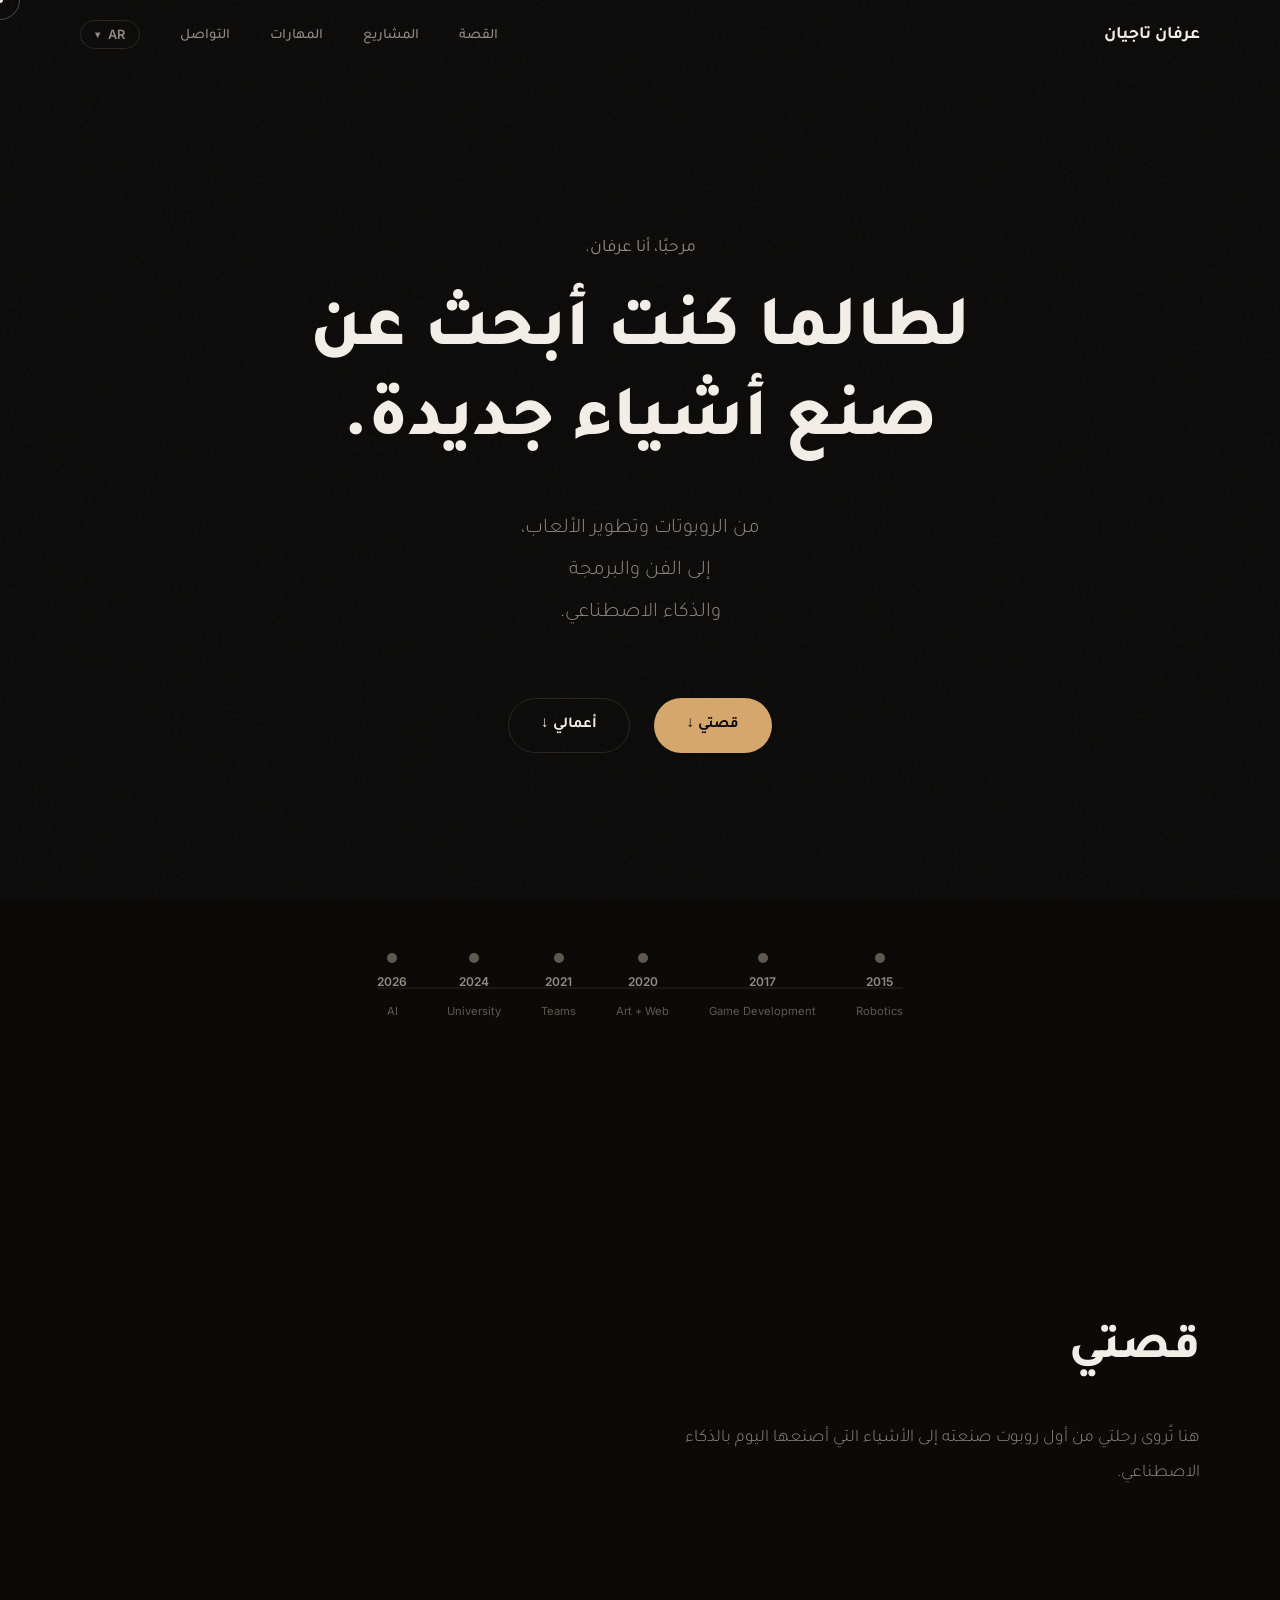
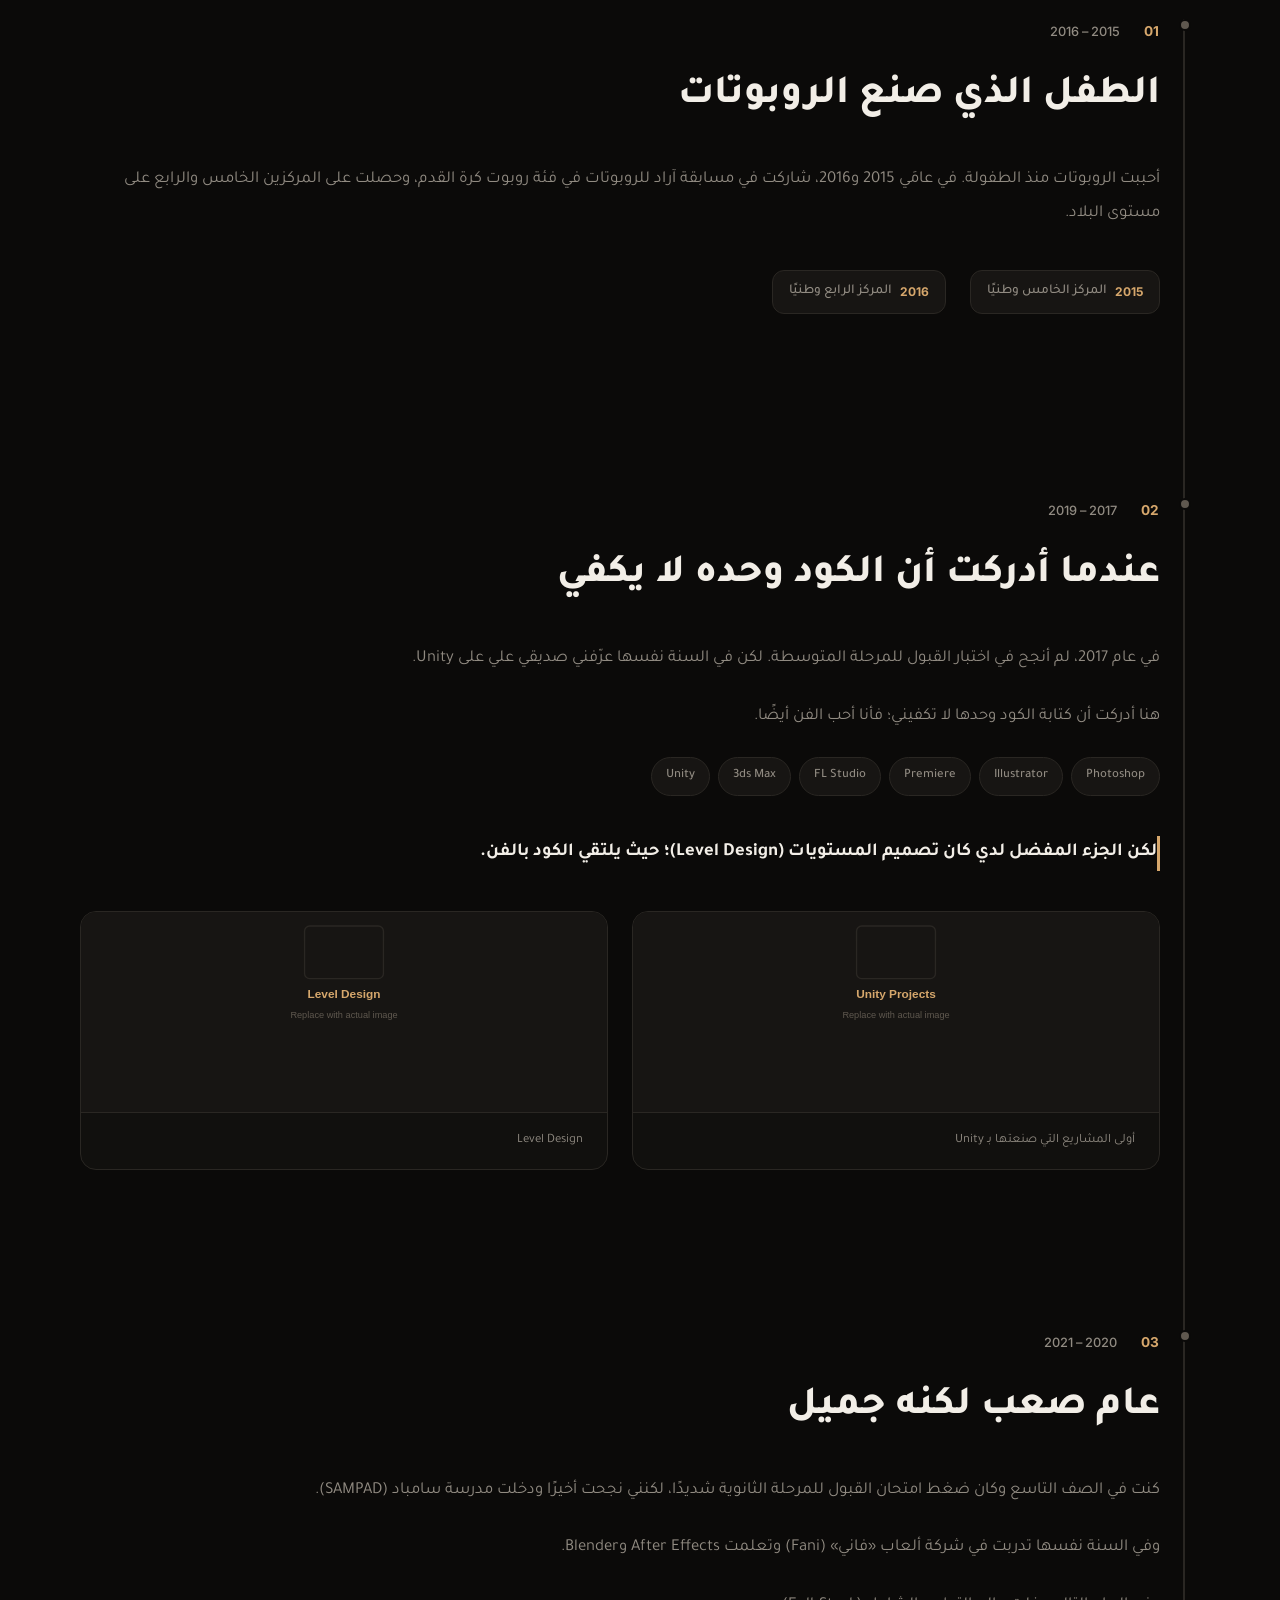
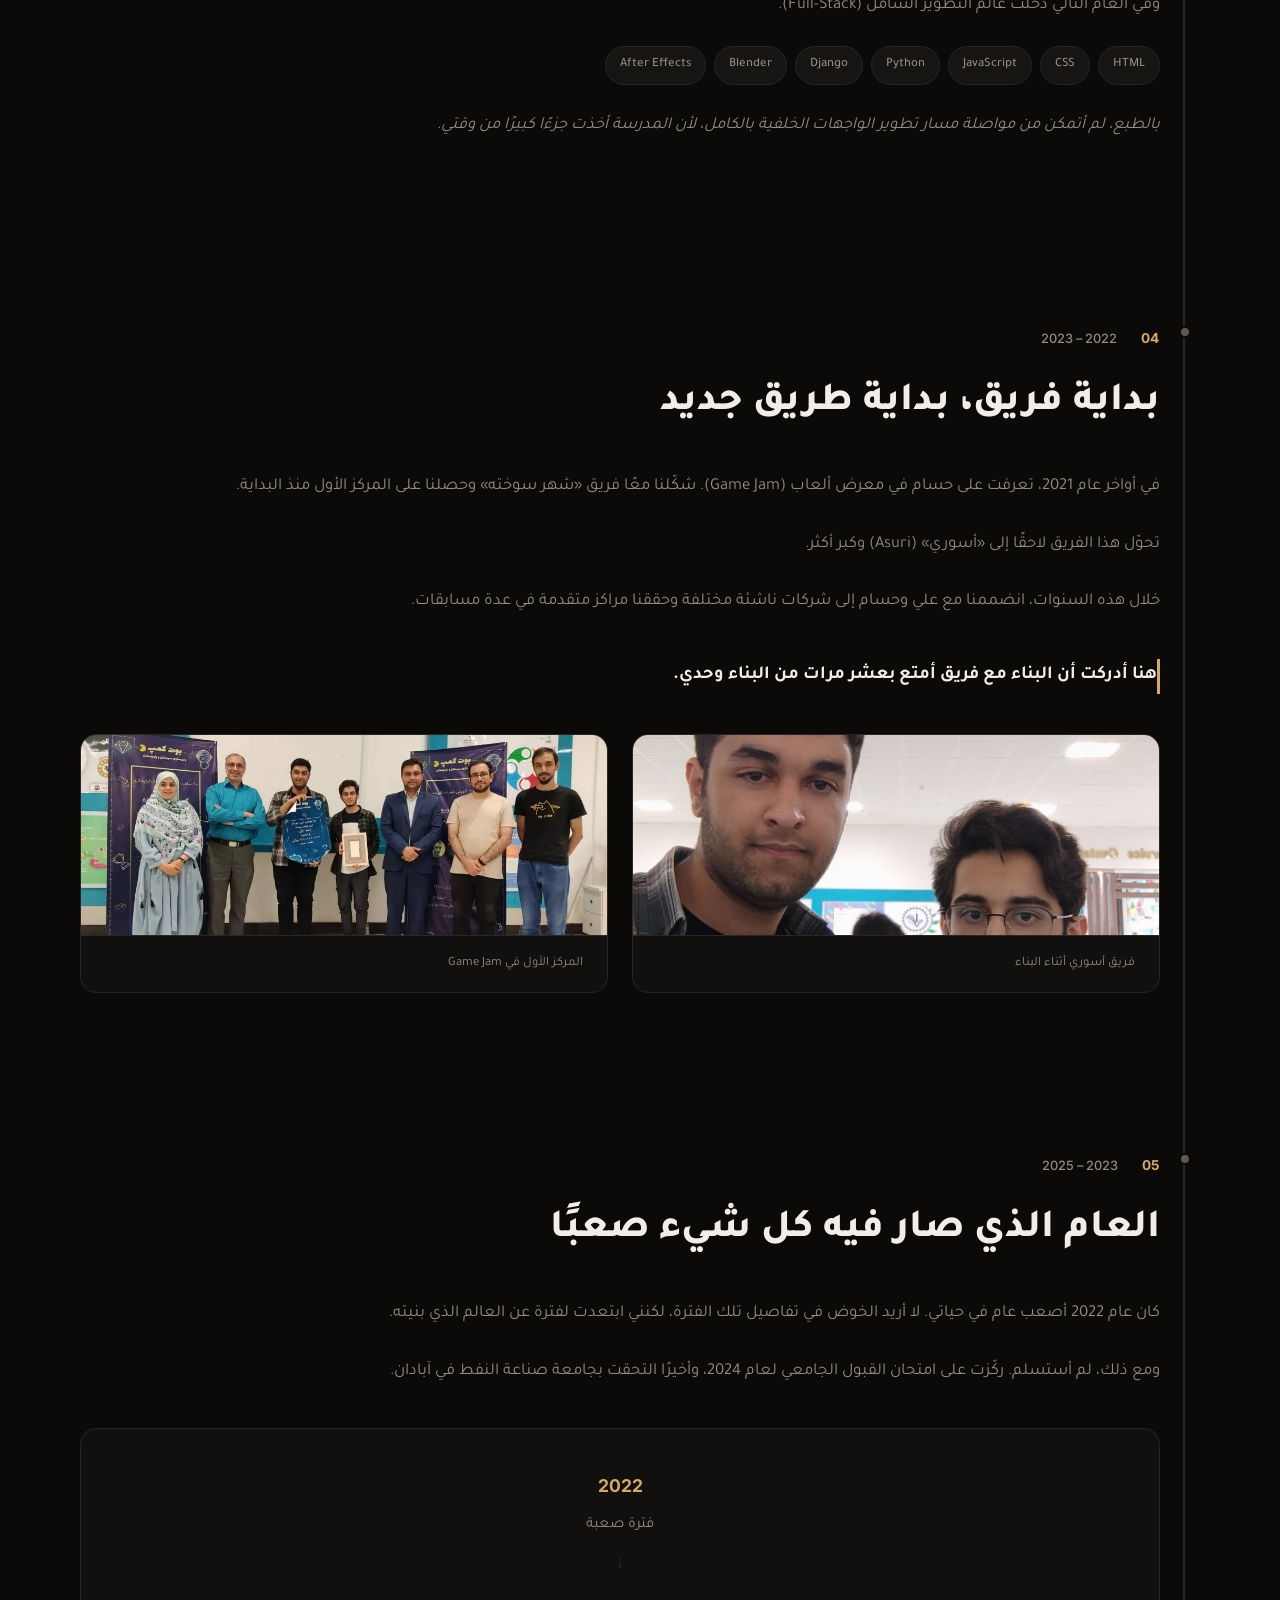
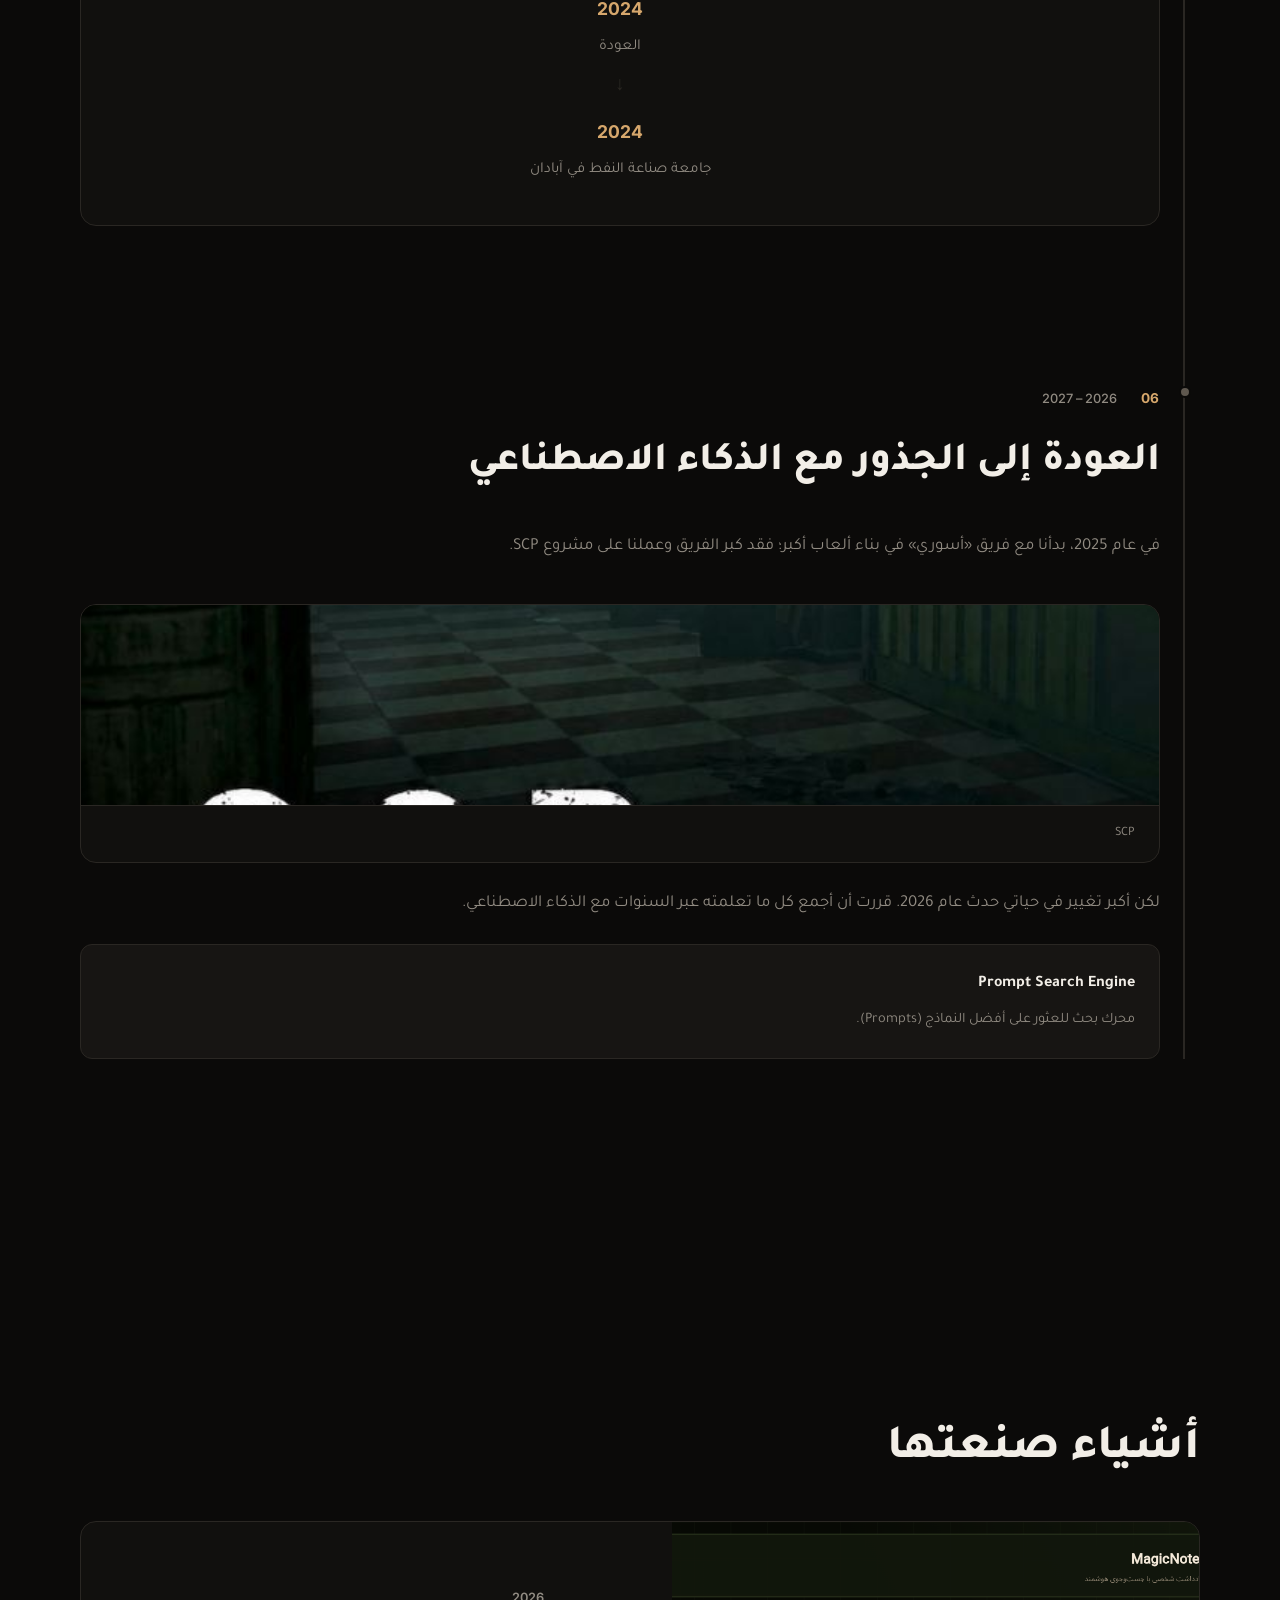
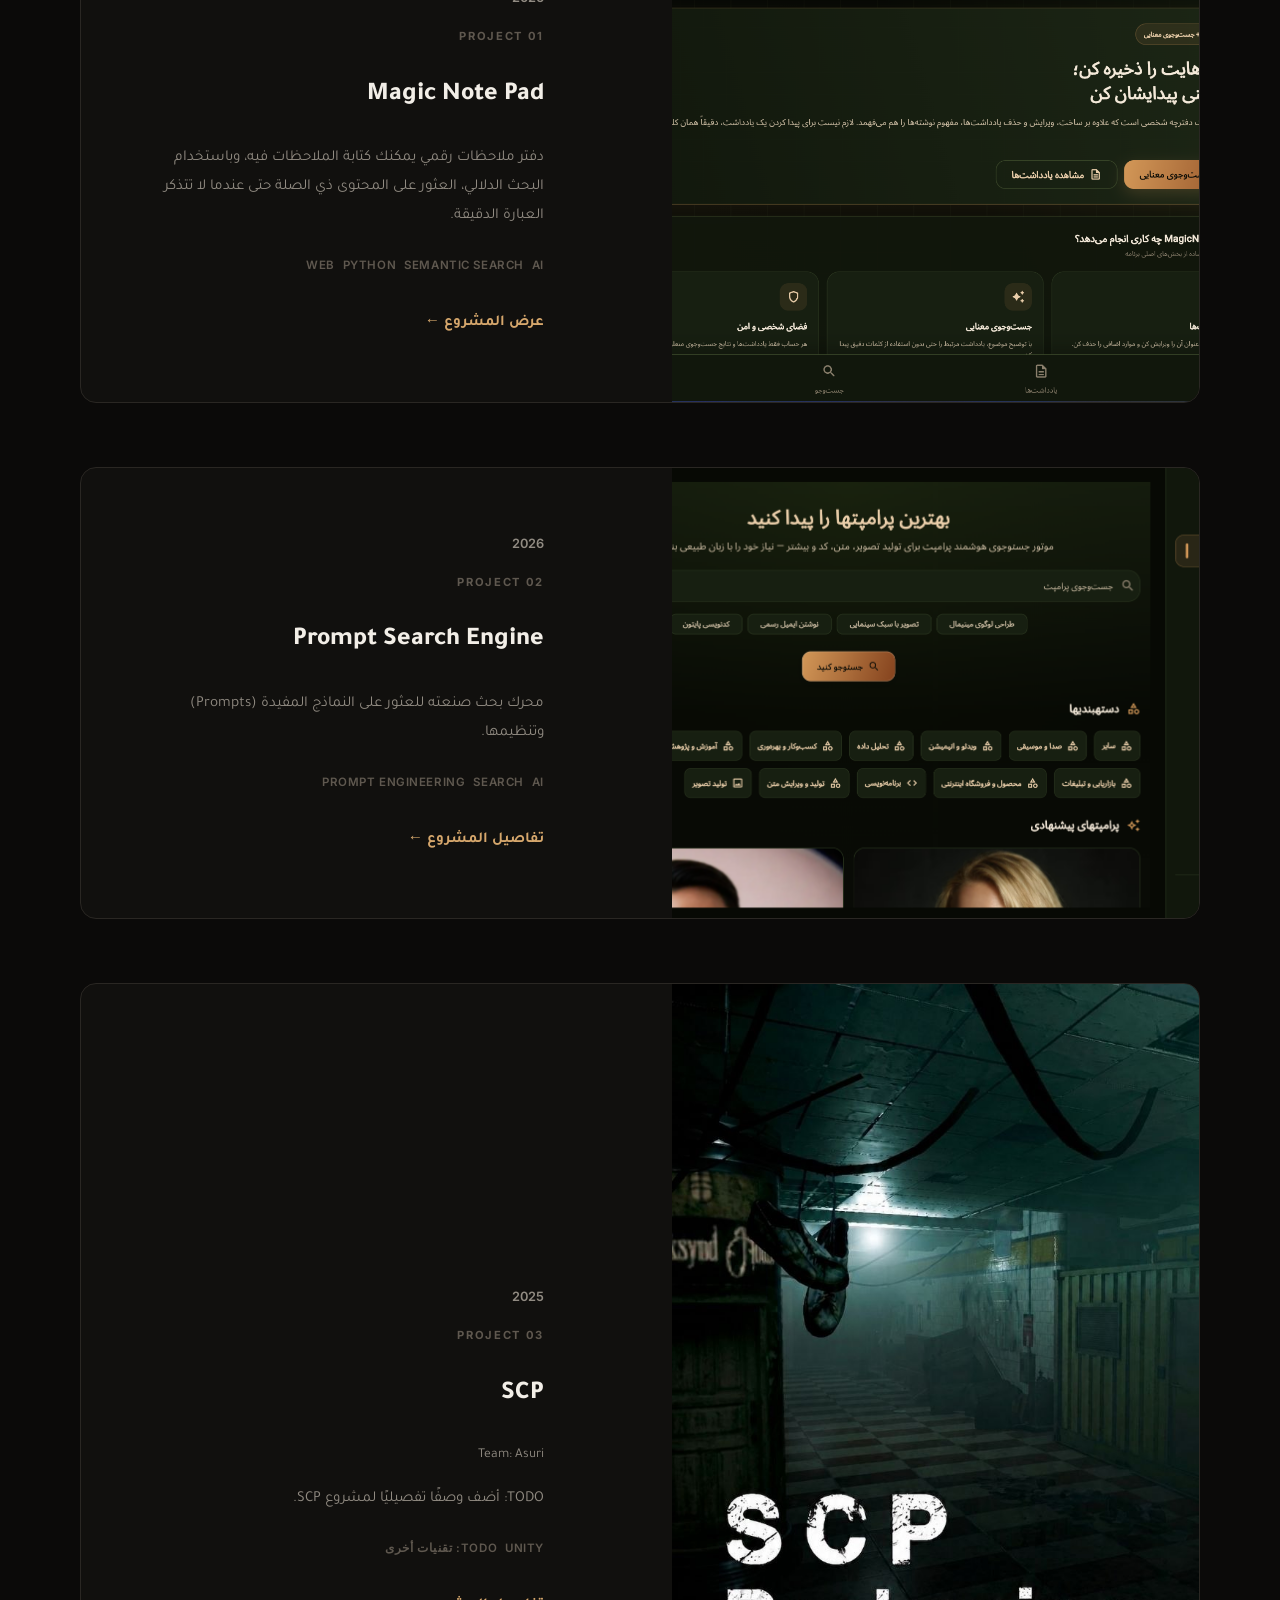
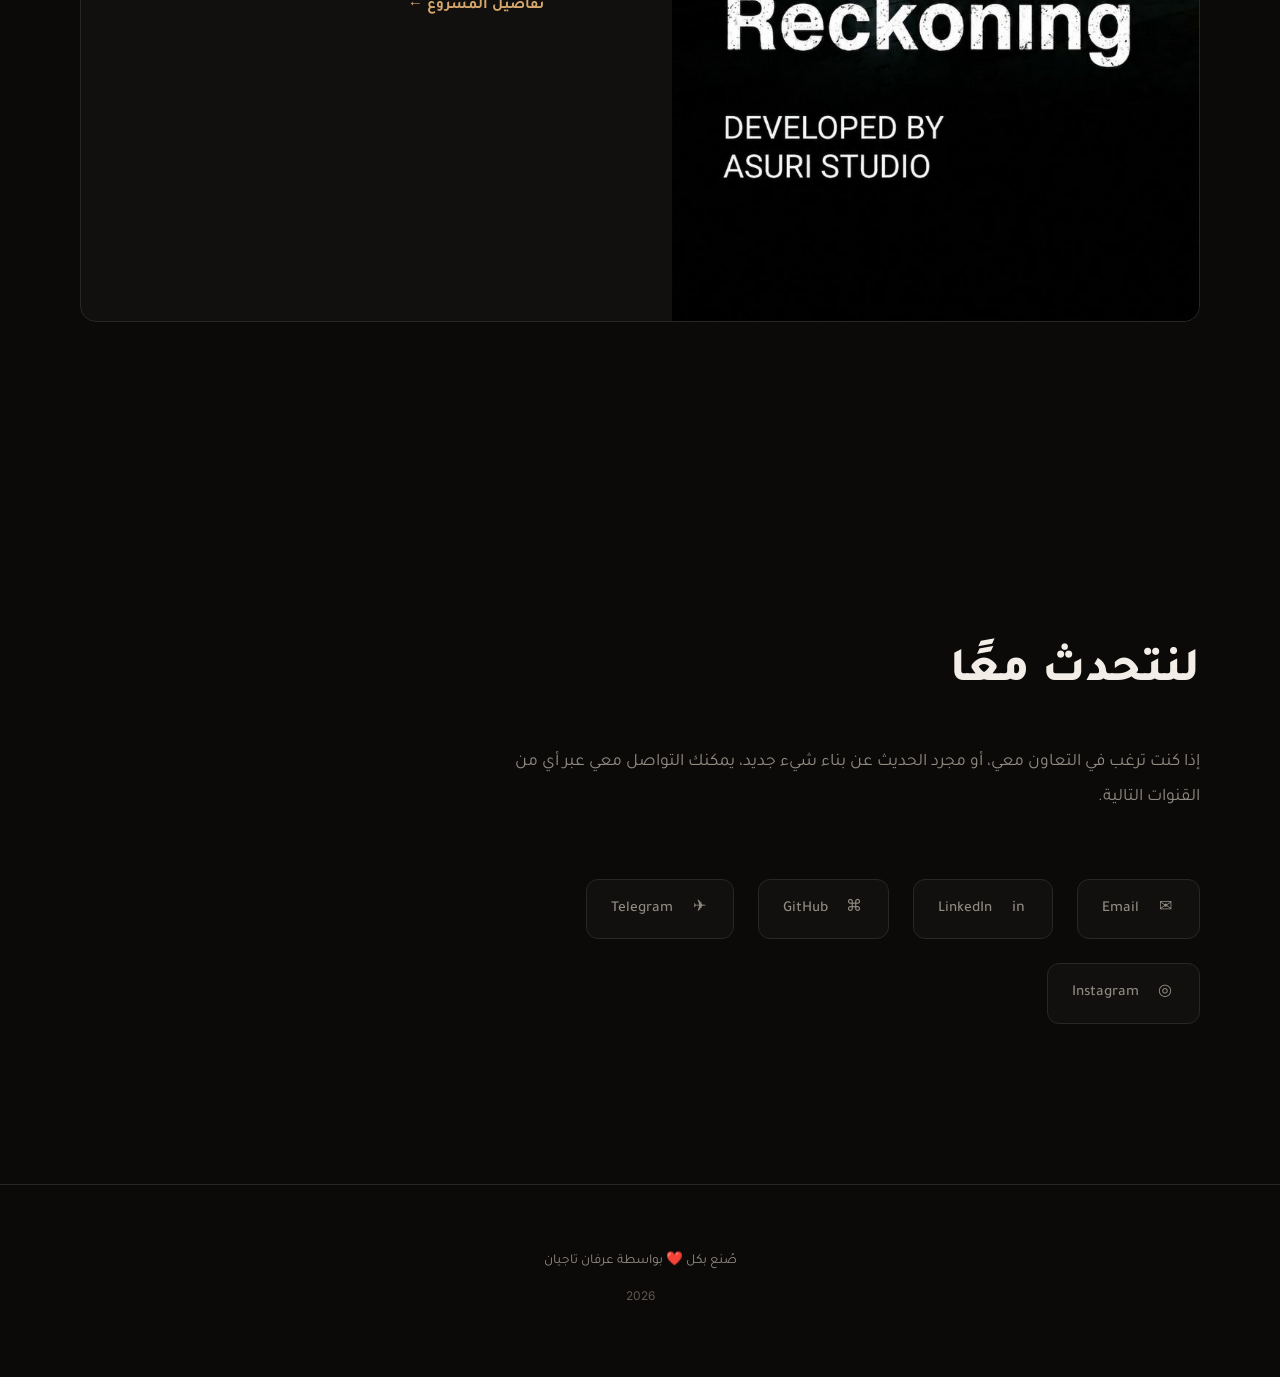
==== commit c7b4f327: "Complete trilingual portfolio content and media updates" ====
--- a/ar/index.html
+++ b/ar/index.html
@@ -5,23 +5,19 @@
     <meta name="viewport" content="width=device-width, initial-scale=1.0">
     <title>عرفان تاجيان | ملف أعمال شخصي</title>
     <meta name="description" content="قصة رحلة عرفان تاجيان من الروبوتات وتطوير الألعاب إلى التصميم والبرمجة والذكاء الاصطناعي.">
-    
     <!-- Open Graph -->
     <meta property="og:title" content="عرفان تاجيان | ملف أعمال شخصي">
     <meta property="og:description" content="قصة رحلة عرفان تاجيان من الروبوتات وتطوير الألعاب إلى التصميم والبرمجة والذكاء الاصطناعي.">
     <meta property="og:image" content="../assets/images/og-image.svg">
     <meta property="og:url" content="https://erfantajian.com/ar/">
-    
     <!-- Language Alternates -->
     <link rel="alternate" hreflang="fa" href="https://erfantajian.com/">
     <link rel="alternate" hreflang="en" href="https://erfantajian.com/en/">
     <link rel="alternate" hreflang="ar" href="https://erfantajian.com/ar/">
-    
     <!-- Fonts -->
     <link rel="preconnect" href="https://fonts.googleapis.com">
     <link rel="preconnect" href="https://fonts.gstatic.com" crossorigin>
     <link href="https://fonts.googleapis.com/css2?family=Vazirmatn:wght@300;400;500;600;700;800;900&family=Inter:wght@300;400;500;600;700;800&family=Tajawal:wght@300;400;500;700;800;900&display=swap" rel="stylesheet">
-    
     <!-- Styles: shared base + Arabic overrides -->
     <link rel="stylesheet" href="../style.css">
     <link rel="stylesheet" href="style.css">
@@ -58,7 +54,6 @@
                 <li><a href="#story" class="nav-link">القصة</a></li>
                 <li><a href="#projects" class="nav-link">المشاريع</a></li>
                 <li><a href="#skills" class="nav-link">المهارات</a></li>
-                <li><a href="#achievements" class="nav-link">الإنجازات</a></li>
                 <li><a href="#contact" class="nav-link">التواصل</a></li>
                 <li class="nav-langs" aria-label="اختيار اللغة">
                     <button type="button" class="nav-lang-btn" aria-haspopup="true" aria-expanded="false" aria-label="اختيار اللغة">
@@ -86,7 +81,6 @@
             <li><a href="#story" class="mobile-link">القصة</a></li>
             <li><a href="#projects" class="mobile-link">المشاريع</a></li>
             <li><a href="#skills" class="mobile-link">المهارات</a></li>
-            <li><a href="#achievements" class="mobile-link">الإنجازات</a></li>
             <li><a href="#contact" class="mobile-link">التواصل</a></li>
             <li class="mobile-langs">
                 <div class="nav-langs" aria-label="اختيار اللغة">
@@ -187,7 +181,6 @@
                             <div class="chapter-body">
                                 <p>أحببت الروبوتات منذ الطفولة. في عامَي 2015 و2016، شاركت في مسابقة آراد للروبوتات في فئة روبوت كرة القدم، وحصلت على المركزين الخامس والرابع على مستوى البلاد.</p>
                                 <blockquote class="chapter-highlight">
-                                    هناك أدركت كم أحب أن أصنع بيدي شيئًا يتحرك.
                                 </blockquote>
                                 <div class="chapter-achievements">
                                     <div class="achievement-badge">
@@ -200,21 +193,6 @@
                                     </div>
                                 </div>
                             </div>
-                            <div class="chapter-artifact">
-                                <div class="artifact-card">
-                                    <img src="../assets/images/robotics-1.svg" alt="أولى تجاربي مع الروبوتات" loading="lazy">
-                                    <span class="artifact-caption">أولى تجاربي مع الروبوتات — 2016</span>
-                                </div>
-        
-                                <div class="artifact-card">
-                                    <img src="../assets/images/robotics-2.svg" alt="مسابقة آراد للروبوتات" loading="lazy">
-                                    <span class="artifact-caption">مسابقة آراد للروبوتات</span>
-                                </div>
-
-                                <span class="chapter-annotation">← أول روبوت صنعته</span>
-                            </div>
-                            
-                        </div>
                     </article>
 
                     <!-- Chapter 02 -->
@@ -230,7 +208,7 @@
                             </div>
                             <h3 class="chapter-title">عندما أدركت أن الكود وحده لا يكفي</h3>
                             <div class="chapter-body">
-                                <p>في عام 2017، فشلت في اختبار القبول للمرحلة المتوسطة. لكن في السنة نفسها عرّفني صديقي علي على Unity.</p>
+                                <p>في عام 2017، لم أنجح في اختبار القبول للمرحلة المتوسطة. لكن في السنة نفسها عرّفني صديقي علي على Unity.</p>
                                 <p>هنا أدركت أن كتابة الكود وحدها لا تكفيني؛ فأنا أحب الفن أيضًا.</p>
                                 <div class="chapter-skills">
                                     <span class="skill-tag">Photoshop</span>
@@ -279,14 +257,10 @@
                                     <span class="skill-tag">JavaScript</span>
                                     <span class="skill-tag">Python</span>
                                     <span class="skill-tag">Django</span>
+                                    <span class="skill-tag">Blender</span>
+                                    <span class="skill-tag">After Effects</span>
                                 </div>
                                 <p class="chapter-note">بالطبع، لم أتمكن من مواصلة مسار تطوير الواجهات الخلفية بالكامل، لأن المدرسة أخذت جزءًا كبيرًا من وقتي.</p>
-                            </div>
-                            <div class="chapter-artifact">
-                                <div class="artifact-card">
-                                    <img src="../assets/images/web-1.svg" alt="الدخول إلى عالم الويب" loading="lazy">
-                                    <span class="artifact-caption">بدء تعلم Full-Stack</span>
-                                </div>
                             </div>
                         </div>
                     </article>
@@ -304,7 +278,7 @@
                             </div>
                             <h3 class="chapter-title">بداية فريق، بداية طريق جديد</h3>
                             <div class="chapter-body">
-                                <p>في أواخر عام 2021، تعرفت على حسام في معرض ألعاب (Game Show). شكّلنا معًا فريق «شهر سوخته» وحصلنا على المركز الأول منذ البداية.</p>
+                                <p>في أواخر عام 2021، تعرفت على حسام في معرض ألعاب (Game Jam). شكّلنا معًا فريق «شهر سوخته» وحصلنا على المركز الأول منذ البداية.</p>
                                 <p>تحوّل هذا الفريق لاحقًا إلى «أسوري» (Asuri) وكبر أكثر.</p>
                                 <p>خلال هذه السنوات، انضممنا مع علي وحسام إلى شركات ناشئة مختلفة وحققنا مراكز متقدمة في عدة مسابقات.</p>
                                 <blockquote class="chapter-highlight">
@@ -313,12 +287,12 @@
                             </div>
                             <div class="chapter-artifact">
                                 <div class="artifact-card">
-                                    <img src="../assets/images/team-1.svg" alt="فريق أسوري" loading="lazy">
+                                    <img src="../assets/images/asuri-team-building.jpg" alt="فريق أسوري" loading="lazy">
                                     <span class="artifact-caption">فريق أسوري أثناء البناء</span>
                                 </div>
                                 <div class="artifact-card">
-                                    <img src="../assets/images/team-2.svg" alt="Game Show" loading="lazy">
-                                    <span class="artifact-caption">المركز الأول في Game Show</span>
+                                    <img src="../assets/images/game-show-first-place.webp" alt="Game Jam" loading="lazy">
+                                    <span class="artifact-caption">المركز الأول في Game Jam</span>
                                 </div>
                             </div>
                         </div>
@@ -340,7 +314,6 @@
                                 <p>كان عام 2022 أصعب عام في حياتي. لا أريد الخوض في تفاصيل تلك الفترة، لكنني ابتعدت لفترة عن العالم الذي بنيته.</p>
                                 <p>ومع ذلك، لم أستسلم. ركّزت على امتحان القبول الجامعي لعام 2024، وأخيرًا التحقت بجامعة صناعة النفط في آبادان.</p>
                                 <blockquote class="chapter-highlight">
-                                    حتى عندما يكون كل شيء مظلمًا، ما زال بإمكانك النهوض من جديد.
                                 </blockquote>
                             </div>
                             <div class="chapter-artifact">
@@ -373,14 +346,8 @@
                             </div>
                             <h3 class="chapter-title">العودة إلى الجذور مع الذكاء الاصطناعي</h3>
                             <div class="chapter-body">
-                                <p>في عام 2025، بدأنا مع فريق «أسوري» في بناء ألعاب أكبر؛ فقد كبر الفريق وعملنا على مشروع SCP.</p>
+                                <p>في عام 2025، بدأنا مع فريق «أسوري» في بناء ألعاب أكبر؛ فقد كبر الفريق وعملنا على مشروع SCP.<div class="chapter-artifact"><div class="artifact-card"><img src="../assets/images/scp-reckoning.jpg" alt="SCP Reckoning" loading="lazy"><span class="artifact-caption">SCP</span></div></div></p>
                                 <p>لكن أكبر تغيير في حياتي حدث عام 2026. قررت أن أجمع كل ما تعلمته عبر السنوات مع الذكاء الاصطناعي.</p>
-                                
-                                <div class="chapter-projects">
-                                    <div class="mini-project">
-                                        <h4>Magic Note Pad</h4>
-                                        <p>دفتر ملاحظات مع بحث دلالي صنعته بمساعدة الذكاء الاصطناعي.</p>
-                                    </div>
                                     <div class="mini-project">
                                         <h4>Prompt Search Engine</h4>
                                         <p>محرك بحث للعثور على أفضل النماذج (Prompts).</p>
@@ -388,14 +355,7 @@
                                 </div>
 
                                 <blockquote class="chapter-highlight">
-                                    هنا أدركت مجددًا أن كل ما تعلمته عبر السنوات المختلفة يمكن أن يجتمع معًا.
                                 </blockquote>
-                            </div>
-                            <div class="chapter-artifact">
-                                <div class="artifact-card">
-                                    <img src="../assets/images/ai-1.svg" alt="مشاريع الذكاء الاصطناعي" loading="lazy">
-                                    <span class="artifact-caption">دمج كل تجاربي مع الذكاء الاصطناعي</span>
-                                </div>
                             </div>
                         </div>
                     </article>
@@ -408,12 +368,11 @@
         <section class="section-projects" id="projects">
             <div class="container">
                 <h2 class="section-title reveal">أشياء صنعتها</h2>
-                
                 <div class="projects-grid">
                     <!-- Project 01 -->
                     <article class="project-card reveal">
                         <div class="project-image">
-                            <img src="../assets/images/project-1.svg" alt="Magic Note Pad" loading="lazy">
+                            <img src="../assets/images/magic-note-pad.png" alt="Magic Note Pad" loading="lazy">
                         </div>
                         <div class="project-info">
                             <span class="project-year">2026</span>
@@ -433,7 +392,7 @@
                     <!-- Project 02 -->
                     <article class="project-card reveal">
                         <div class="project-image">
-                            <img src="../assets/images/project-2.svg" alt="Prompt Search Engine" loading="lazy">
+                            <img src="../assets/images/prompt-search-engine.png" alt="Prompt Search Engine" loading="lazy">
                         </div>
                         <div class="project-info">
                             <span class="project-year">2026</span>
@@ -452,7 +411,7 @@
                     <!-- Project 03 -->
                     <article class="project-card reveal">
                         <div class="project-image">
-                            <img src="../assets/images/project-3.svg" alt="SCP - Asuri Team" loading="lazy">
+                            <img src="../assets/images/scp-reckoning.jpg" alt="SCP - Asuri Team" loading="lazy">
                         </div>
                         <div class="project-info">
                             <span class="project-year">2025</span>
@@ -475,7 +434,6 @@
         <!-- <section class="section-skills" id="skills">
             <div class="container">
                 <h2 class="section-title reveal">أشياء تعلمتها في الطريق</h2>
-                
                 <div class="skills-timeline reveal">
                     <div class="skills-item">
                         <span class="skills-year">2015</span>
@@ -539,114 +497,14 @@
                 </div>
             </div>
         </section> -->
-
-        <!-- Achievements Section -->
-        <section class="section-achievements" id="achievements">
-            <div class="container">
-                <h2 class="section-title reveal">أشياء أفتخر بها</h2>
-                
-                <div class="achievements-list reveal">
-                    <div class="achievement-item">
-                        <span class="achievement-num">01</span>
-                        <div class="achievement-info">
-                            <h3 class="achievement-title">المركز الخامس وطنيًا</h3>
-                            <span class="achievement-detail">مسابقة آراد للروبوتات</span>
-                        </div>
-                        <span class="achievement-year">2015</span>
-                    </div>
-                    <div class="achievement-item">
-                        <span class="achievement-num">02</span>
-                        <div class="achievement-info">
-                            <h3 class="achievement-title">المركز الرابع وطنيًا</h3>
-                            <span class="achievement-detail">مسابقة آراد للروبوتات</span>
-                        </div>
-                        <span class="achievement-year">2016</span>
-                    </div>
-                    <div class="achievement-item">
-                        <span class="achievement-num">03</span>
-                        <div class="achievement-info">
-                            <h3 class="achievement-title">المركز الأول</h3>
-                            <span class="achievement-detail">Game Show</span>
-                        </div>
-                        <span class="achievement-year">2021</span>
-                    </div>
-                    <div class="achievement-item">
-                        <span class="achievement-num">04</span>
-                        <div class="achievement-info">
-                            <h3 class="achievement-title">مراكز متقدمة</h3>
-                            <span class="achievement-detail">شركات ناشئة مختلفة</span>
-                        </div>
-                        <span class="achievement-year">2021–2022</span>
-                    </div>
-                    <div class="achievement-item">
-                        <span class="achievement-num">05</span>
-                        <div class="achievement-info">
-                            <h3 class="achievement-title">القبول</h3>
-                            <span class="achievement-detail">مدرسة سامباد</span>
-                        </div>
-                        <span class="achievement-year">2020</span>
-                    </div>
-                    <div class="achievement-item">
-                        <span class="achievement-num">06</span>
-                        <div class="achievement-info">
-                            <h3 class="achievement-title">القبول</h3>
-                            <span class="achievement-detail">جامعة صناعة النفط في آبادان</span>
-                        </div>
-                        <span class="achievement-year">2024</span>
-                    </div>
-                </div>
-            </div>
-        </section>
-
-        <!-- Today Section -->
-        <section class="section-today" id="today">
-            <div class="container">
-                <h2 class="section-title reveal">أين أنا اليوم؟</h2>
-                
-                <div class="today-content reveal">
-                    <p class="today-text">أنا اليوم في نقطة التقاء عدة مسارات من حياتي: البرمجة، وبناء المنتجات، والتصميم، وتطوير الألعاب، والذكاء الاصطناعي.</p>
-                    
-                    <div class="today-status">
-                        <div class="status-item">
-                            <span class="status-label">Currently</span>
-                        </div>
-                        <div class="status-item">
-                            <span class="status-icon">◆</span>
-                            <span class="status-text">Building</span>
-                        </div>
-                        <div class="status-item">
-                            <span class="status-icon">◆</span>
-                            <span class="status-text">Learning</span>
-                        </div>
-                        <div class="status-item">
-                            <span class="status-icon">◆</span>
-                            <span class="status-text">Experimenting</span>
-                        </div>
-                    </div>
-
-                    <div class="today-focus">
-                        <h3 class="focus-title">Current Focus</h3>
-                        <div class="focus-tags">
-                            <span class="focus-tag">AI</span>
-                            <span class="focus-tag">Product Development</span>
-                            <span class="focus-tag">Creative Coding</span>
-                            <span class="focus-tag">3D</span>
-                        </div>
-                    </div>
-                </div>
-            </div>
-        </section>
-
         <!-- Contact Section -->
         <section class="section-contact" id="contact">
             <div class="container">
                 <h2 class="section-title reveal">لنتحدث معًا</h2>
-                
                 <div class="contact-content reveal">
                     <p class="contact-text">إذا كنت ترغب في التعاون معي، أو مجرد الحديث عن بناء شيء جديد، يمكنك التواصل معي عبر أي من القنوات التالية.</p>
-                    
                     <div class="contact-links">
-                        <a href="mailto:TODO" class="contact-link">
+                        <a href="mailto:erfan.tajiyan@gmail.com" class="contact-link">
                             <span class="contact-icon">✉</span>
                             <span>Email</span>
                         </a>
--- a/style.css
+++ b/style.css
@@ -1,1590 +1,1582 @@
-/* ============================================
-   Digital Life Archive — Erfan Tajian
-   Design System & Complete Styles
-   ============================================ */
-
-/* --- CSS Custom Properties --- */
-:root {
-    /* Colors */
-    --bg-primary: #0B0A09;
-    --bg-secondary: #11100E;
-    --bg-surface: #171513;
-    --text-primary: #F2EEE7;
-    --text-secondary: #918B82;
-    --accent: #D6A76C;
-    --accent-hover: #E5B86B;
-    --border: #2A2723;
-    --border-light: #1C1A17;
-    --node-inactive: #5F584F;
-    --grid-color: #161412;
-
-    /* Typography */
-    --font-fa: 'Vazirmatn', sans-serif;
-    --font-en: 'Inter', sans-serif;
-
-    /* Spacing */
-    --space-xs: 0.5rem;
-    --space-sm: 1rem;
-    --space-md: 1.5rem;
-    --space-lg: 2.5rem;
-    --space-xl: 4rem;
-    --space-2xl: 6rem;
-    --space-3xl: 10rem;
-
-    /* Layout */
-    --container-max: 1200px;
-    --nav-height: 72px;
-
-    /* Transitions */
-    --ease: cubic-bezier(0.25, 0.1, 0.25, 1);
-    --duration: 400ms;
-    --duration-fast: 200ms;
-    --duration-slow: 700ms;
-
-    /* Border Radius */
-    --radius-sm: 8px;
-    --radius-md: 12px;
-    --radius-lg: 16px;
-    --radius-full: 999px;
-}
-
-/* --- Reset & Base --- */
-*,
-*::before,
-*::after {
-    margin: 0;
-    padding: 0;
-    box-sizing: border-box;
-}
-
-html {
-    scroll-behavior: smooth;
-    font-size: 16px;
-    -webkit-font-smoothing: antialiased;
-    -moz-osx-font-smoothing: grayscale;
-}
-
-body {
-    font-family: var(--font-fa);
-    background-color: var(--bg-primary);
-    color: var(--text-primary);
-    line-height: 1.8;
-    overflow-x: hidden;
-    min-height: 100vh;
-    position: relative;
-}
-
-/* Subtle noise texture */
-body::before {
-    content: '';
-    position: fixed;
-    inset: 0;
-    background-image: url("data:image/svg+xml,%3Csvg viewBox='0 0 256 256' xmlns='http://www.w3.org/2000/svg'%3E%3Cfilter id='noise'%3E%3CfeTurbulence type='fractalNoise' baseFrequency='0.9' numOctaves='4' stitchTiles='stitch'/%3E%3C/filter%3E%3Crect width='100%25' height='100%25' filter='url(%23noise)' opacity='0.03'/%3E%3C/svg%3E");
-    pointer-events: none;
-    z-index: 0;
-}
-
-/* Decorative grid */
-body::after {
-    content: '';
-    position: fixed;
-    inset: 0;
-    background-image: 
-        linear-gradient(var(--grid-color) 1px, transparent 1px),
-        linear-gradient(90deg, var(--grid-color) 1px, transparent 1px);
-    background-size: 80px 80px;
-    opacity: 0.12;
-    pointer-events: none;
-    z-index: 0;
-}
-
-a {
-    color: inherit;
-    text-decoration: none;
-}
-
-img {
-    max-width: 100%;
-    height: auto;
-    display: block;
-}
-
-ul {
-    list-style: none;
-}
-
-button {
-    background: none;
-    border: none;
-    color: inherit;
-    cursor: pointer;
-    font-family: inherit;
-}
-
-/* --- Container --- */
-.container {
-    max-width: var(--container-max);
-    margin-inline: auto;
-    padding-inline: var(--space-lg);
-}
-
-/* --- Custom Cursor --- */
-.cursor {
-    display: none;
-}
-
-@media (hover: hover) and (pointer: fine) {
-    .cursor {
-        display: block;
-        position: fixed;
-        inset: 0;
-        pointer-events: none;
-        z-index: 9999;
-        mix-blend-mode: difference;
-    }
-
-    .cursor-dot {
-        width: 6px;
-        height: 6px;
-        background: var(--text-primary);
-        border-radius: 50%;
-        position: fixed;
-        transform: translate(-50%, -50%);
-        transition: width 0.2s var(--ease), height 0.2s var(--ease), background 0.2s var(--ease);
-    }
-
-    .cursor-circle {
-        width: 40px;
-        height: 40px;
-        border: 1px solid rgba(242, 238, 231, 0.3);
-        border-radius: 50%;
-        position: fixed;
-        transform: translate(-50%, -50%);
-        transition: width 0.3s var(--ease), height 0.3s var(--ease), border-color 0.3s var(--ease), opacity 0.3s var(--ease);
-    }
-
-    .cursor.cursor--hover .cursor-dot {
-        width: 10px;
-        height: 10px;
-        background: var(--accent);
-    }
-
-    .cursor.cursor--hover .cursor-circle {
-        width: 60px;
-        height: 60px;
-        border-color: var(--accent);
-    }
-
-    body {
-        cursor: none;
-    }
-
-    a, button, .project-card, .skill-tag, .achievement-item {
-        cursor: none;
-    }
-}
-
-/* --- Header / Navigation --- */
-.header {
-    position: fixed;
-    top: 0;
-    left: 0;
-    right: 0;
-    height: var(--nav-height);
-    z-index: 100;
-    transition: background var(--duration) var(--ease), height var(--duration) var(--ease), backdrop-filter var(--duration) var(--ease);
-}
-
-.header.scrolled {
-    background: rgba(11, 10, 9, 0.85);
-    backdrop-filter: blur(12px);
-    -webkit-backdrop-filter: blur(12px);
-    height: 60px;
-    border-bottom: 1px solid var(--border);
-}
-
-.nav {
-    max-width: var(--container-max);
-    margin-inline: auto;
-    padding-inline: var(--space-lg);
-    height: 100%;
-    display: flex;
-    align-items: center;
-    justify-content: space-between;
-}
-
-.nav-logo {
-    font-weight: 700;
-    font-size: 1.1rem;
-    letter-spacing: -0.02em;
-    transition: color var(--duration-fast) var(--ease);
-}
-
-.nav-logo:hover {
-    color: var(--accent);
-}
-
-.nav-links {
-    display: flex;
-    align-items: center;
-    gap: var(--space-lg);
-}
-
-.nav-link {
-    font-size: 0.9rem;
-    font-weight: 500;
-    color: var(--text-secondary);
-    transition: color var(--duration-fast) var(--ease);
-    position: relative;
-}
-
-.nav-link::after {
-    content: '';
-    position: absolute;
-    bottom: -4px;
-    right: 0;
-    width: 0;
-    height: 1px;
-    background: var(--accent);
-    transition: width var(--duration) var(--ease);
-}
-
-.nav-link:hover {
-    color: var(--text-primary);
-}
-
-.nav-link:hover::after {
-    width: 100%;
-}
-
-/* Language Switcher (Dropdown) */
-.nav-langs {
-    position: relative;
-}
-
-.nav-lang-btn {
-    display: inline-flex;
-    align-items: center;
-    gap: 8px;
-    font-family: var(--font-en);
-    font-size: 0.8rem;
-    font-weight: 600;
-    color: var(--text-secondary);
-    padding: 6px 14px;
-    border: 1px solid var(--border);
-    border-radius: var(--radius-full);
-    background: transparent;
-    transition: all var(--duration-fast) var(--ease);
-}
-
-.nav-lang-btn:hover,
-.nav-langs.open .nav-lang-btn {
-    color: var(--accent);
-    border-color: var(--accent);
-}
-
-.lang-caret {
-    font-size: 0.6rem;
-    line-height: 1;
-    transition: transform var(--duration-fast) var(--ease);
-}
-
-.nav-langs.open .lang-caret {
-    transform: rotate(180deg);
-}
-
-.lang-dropdown {
-    position: absolute;
-    top: calc(100% + 10px);
-    inset-inline-end: 0;
-    min-width: 150px;
-    background: var(--bg-surface);
-    border: 1px solid var(--border);
-    border-radius: var(--radius-md);
-    padding: 6px;
-    box-shadow: 0 16px 40px rgba(0, 0, 0, 0.45);
-    opacity: 0;
-    visibility: hidden;
-    transform: translateY(-6px);
-    transition: opacity var(--duration-fast) var(--ease), transform var(--duration-fast) var(--ease), visibility var(--duration-fast) var(--ease);
-    z-index: 120;
-}
-
-.nav-langs.open .lang-dropdown {
-    opacity: 1;
-    visibility: visible;
-    transform: translateY(0);
-}
-
-.lang-option {
-    display: flex;
-    align-items: center;
-    justify-content: space-between;
-    gap: var(--space-md);
-    padding: 8px 12px;
-    border-radius: var(--radius-sm);
-    font-size: 0.88rem;
-    font-weight: 500;
-    color: var(--text-secondary);
-    transition: all var(--duration-fast) var(--ease);
-}
-
-.lang-option:hover {
-    background: var(--bg-secondary);
-    color: var(--text-primary);
-}
-
-.lang-option.active {
-    color: var(--accent);
-}
-
-.lang-option-code {
-    font-family: var(--font-en);
-    font-size: 0.7rem;
-    font-weight: 700;
-    color: var(--node-inactive);
-}
-
-.lang-option.active .lang-option-code {
-    color: var(--accent);
-}
-
-/* Mobile Toggle */
-.nav-toggle {
-    display: none;
-    flex-direction: column;
-    gap: 5px;
-    padding: 8px;
-    z-index: 110;
-}
-
-.nav-toggle span {
-    display: block;
-    width: 22px;
-    height: 2px;
-    background: var(--text-primary);
-    transition: all var(--duration-fast) var(--ease);
-    transform-origin: center;
-}
-
-.nav-toggle.active span:nth-child(1) {
-    transform: rotate(45deg) translate(5px, 5px);
-}
-
-.nav-toggle.active span:nth-child(2) {
-    opacity: 0;
-}
-
-.nav-toggle.active span:nth-child(3) {
-    transform: rotate(-45deg) translate(5px, -5px);
-}
-
-/* Mobile Menu */
-.mobile-menu {
-    position: fixed;
-    inset: 0;
-    background: rgba(11, 10, 9, 0.97);
-    z-index: 99;
-    display: flex;
-    align-items: center;
-    justify-content: center;
-    opacity: 0;
-    visibility: hidden;
-    transition: opacity var(--duration) var(--ease), visibility var(--duration) var(--ease);
-}
-
-.mobile-menu.active {
-    opacity: 1;
-    visibility: visible;
-}
-
-.mobile-menu-links {
-    text-align: center;
-    display: flex;
-    flex-direction: column;
-    gap: var(--space-lg);
-}
-
-.mobile-link {
-    font-size: 1.5rem;
-    font-weight: 600;
-    color: var(--text-secondary);
-    transition: color var(--duration-fast) var(--ease);
-}
-
-.mobile-link:hover {
-    color: var(--accent);
-}
-
-.mobile-langs {
-    display: flex;
-    justify-content: center;
-    padding-top: var(--space-sm);
-}
-
-.mobile-langs .nav-langs {
-    position: relative;
-}
-
-.mobile-langs .nav-lang-btn {
-    font-size: 1rem;
-    padding: 10px 28px;
-}
-
-/* --- Progress Indicator --- */
-.progress-indicator {
-    position: fixed;
-    top: 50%;
-    left: var(--space-md);
-    transform: translateY(-50%);
-    display: flex;
-    flex-direction: column;
-    align-items: center;
-    gap: var(--space-sm);
-    z-index: 50;
-    opacity: 0;
-    transition: opacity var(--duration) var(--ease);
-    pointer-events: none;
-}
-
-.progress-indicator.visible {
-    opacity: 1;
-}
-
-.progress-label {
-    font-family: var(--font-en);
-    font-size: 0.6rem;
-    font-weight: 700;
-    letter-spacing: 0.15em;
-    color: var(--text-secondary);
-    writing-mode: vertical-rl;
-    text-orientation: mixed;
-    transform: rotate(180deg);
-    white-space: nowrap;
-}
-
-.progress-bar {
-    display: flex;
-    align-items: center;
-}
-
-.progress-track {
-    display: flex;
-    flex-direction: column;
-    align-items: center;
-    gap: 4px;
-}
-
-.progress-year {
-    font-family: var(--font-en);
-    font-size: 0.6rem;
-    font-weight: 600;
-    color: var(--text-secondary);
-    letter-spacing: 0.05em;
-}
-
-.progress-line {
-    width: 2px;
-    height: 120px;
-    background: var(--border);
-    position: relative;
-    border-radius: 1px;
-}
-
-.progress-fill {
-    position: absolute;
-    top: 0;
-    right: 0;
-    width: 100%;
-    height: 0%;
-    background: var(--accent);
-    border-radius: 1px;
-    transition: height 100ms linear;
-}
-
-.progress-dot {
-    position: absolute;
-    top: 0%;
-    right: 50%;
-    width: 8px;
-    height: 8px;
-    background: var(--accent);
-    border-radius: 50%;
-    transform: translate(50%, -50%);
-    transition: top 100ms linear;
-    box-shadow: 0 0 8px rgba(214, 167, 108, 0.4);
-}
-
-.progress-chapter {
-    font-family: var(--font-en);
-    font-size: 0.55rem;
-    font-weight: 600;
-    letter-spacing: 0.15em;
-    color: var(--accent);
-    white-space: nowrap;
-}
-
-/* --- Hero Section --- */
-.hero {
-    min-height: 100vh;
-    display: flex;
-    flex-direction: column;
-    justify-content: center;
-    align-items: center;
-    padding: calc(var(--nav-height) + var(--space-3xl)) var(--space-lg) var(--space-2xl);
-    position: relative;
-    z-index: 1;
-}
-
-.hero-content {
-    text-align: center;
-    max-width: 800px;
-}
-
-.hero-greeting {
-    font-size: 1.1rem;
-    color: var(--text-secondary);
-    margin-bottom: var(--space-md);
-    font-weight: 400;
-}
-
-.hero-title {
-    font-size: clamp(2.2rem, 6vw, 4.5rem);
-    font-weight: 800;
-    line-height: 1.25;
-    margin-bottom: var(--space-lg);
-    letter-spacing: -0.02em;
-}
-
-.hero-subtitle {
-    font-size: clamp(1rem, 2.5vw, 1.3rem);
-    color: var(--text-secondary);
-    line-height: 2;
-    margin-bottom: var(--space-xl);
-    font-weight: 300;
-}
-
-.hero-cta {
-    display: flex;
-    gap: var(--space-md);
-    justify-content: center;
-    flex-wrap: wrap;
-}
-
-/* Buttons */
-.btn {
-    display: inline-flex;
-    align-items: center;
-    padding: 14px 32px;
-    border-radius: var(--radius-full);
-    font-size: 0.95rem;
-    font-weight: 600;
-    font-family: var(--font-fa);
-    transition: all var(--duration) var(--ease);
-    border: 1px solid transparent;
-}
-
-.btn-primary {
-    background: var(--accent);
-    color: var(--bg-primary);
-}
-
-.btn-primary:hover {
-    background: var(--accent-hover);
-    transform: translateY(-2px);
-}
-
-.btn-secondary {
-    border-color: var(--border);
-    color: var(--text-primary);
-    background: transparent;
-}
-
-.btn-secondary:hover {
-    border-color: var(--accent);
-    color: var(--accent);
-    transform: translateY(-2px);
-}
-
-/* Hero Timeline Preview */
-.hero-timeline-preview {
-    display: flex;
-    align-items: center;
-    gap: var(--space-lg);
-    margin-top: var(--space-3xl);
-    position: relative;
-    padding: var(--space-lg) 0;
-    overflow-x: auto;
-    max-width: 100%;
-}
-
-.hero-timeline-line {
-    position: absolute;
-    top: 50%;
-    left: 0;
-    right: 0;
-    height: 1px;
-    background: var(--border);
-    transform: translateY(-50%);
-}
-
-.hero-timeline-item {
-    display: flex;
-    flex-direction: column;
-    align-items: center;
-    gap: 8px;
-    position: relative;
-    z-index: 1;
-    flex-shrink: 0;
-}
-
-.ht-dot {
-    width: 10px;
-    height: 10px;
-    border-radius: 50%;
-    background: var(--node-inactive);
-    transition: background var(--duration-fast) var(--ease), transform var(--duration-fast) var(--ease);
-}
-
-.hero-timeline-item:hover .ht-dot {
-    background: var(--accent);
-    transform: scale(1.3);
-}
-
-.ht-year {
-    font-family: var(--font-en);
-    font-size: 0.75rem;
-    font-weight: 600;
-    color: var(--text-secondary);
-}
-
-.ht-label {
-    font-family: var(--font-en);
-    font-size: 0.7rem;
-    color: var(--node-inactive);
-    transition: color var(--duration-fast) var(--ease);
-    white-space: nowrap;
-}
-
-.hero-timeline-item:hover .ht-label {
-    color: var(--accent);
-}
-
-/* --- Section Titles --- */
-.section-title {
-    font-size: clamp(1.8rem, 4vw, 3rem);
-    font-weight: 800;
-    margin-bottom: var(--space-lg);
-    line-height: 1.3;
-}
-
-.section-subtitle {
-    font-size: 1.1rem;
-    color: var(--text-secondary);
-    line-height: 2;
-    max-width: 600px;
-    font-weight: 300;
-}
-
-/* --- Section Intro --- */
-.section-intro {
-    padding: var(--space-3xl) 0 var(--space-xl);
-    position: relative;
-    z-index: 1;
-}
-
-/* --- Section Story --- */
-.section-story {
-    padding: var(--space-xl) 0 var(--space-3xl);
-    position: relative;
-    z-index: 1;
-}
-
-/* --- Timeline --- */
-.timeline {
-    position: relative;
-    padding-right: 40px;
-}
-
-.timeline::before {
-    content: '';
-    position: absolute;
-    top: 0;
-    right: 15px;
-    width: 2px;
-    height: 100%;
-    background: var(--border);
-}
-
-/* --- Chapter --- */
-.chapter {
-    position: relative;
-    padding-bottom: var(--space-3xl);
-}
-
-.chapter:last-child {
-    padding-bottom: 0;
-}
-
-/* Timeline Node */
-.timeline-node {
-    position: absolute;
-    right: -40px;
-    top: 0;
-    display: flex;
-    flex-direction: column;
-    align-items: center;
-    width: 30px;
-}
-
-.node-dot {
-    width: 12px;
-    height: 12px;
-    border-radius: 50%;
-    background: var(--node-inactive);
-    border: 2px solid var(--bg-primary);
-    transition: all var(--duration) var(--ease);
-    position: relative;
-    z-index: 2;
-}
-
-.chapter.active .node-dot {
-    background: var(--accent);
-    box-shadow: 0 0 12px rgba(214, 167, 108, 0.4);
-}
-
-/* Chapter Meta */
-.chapter-meta {
-    display: flex;
-    align-items: baseline;
-    gap: var(--space-md);
-    margin-bottom: var(--space-md);
-}
-
-.chapter-number {
-    font-family: var(--font-en);
-    font-size: 0.85rem;
-    font-weight: 700;
-    color: var(--accent);
-    letter-spacing: 0.05em;
-}
-
-.chapter-date {
-    font-family: var(--font-en);
-    font-size: 0.8rem;
-    color: var(--text-secondary);
-    font-weight: 500;
-}
-
-/* Chapter Title */
-.chapter-title {
-    font-size: clamp(1.5rem, 3.5vw, 2.5rem);
-    font-weight: 800;
-    margin-bottom: var(--space-lg);
-    line-height: 1.35;
-}
-
-/* Chapter Body */
-.chapter-body p {
-    font-size: 1.05rem;
-    color: var(--text-secondary);
-    line-height: 2;
-    margin-bottom: var(--space-md);
-}
-
-.chapter-highlight {
-    border-right: 3px solid var(--accent);
-    padding-inline-end: var(--space-md);
-    margin: var(--space-lg) 0;
-    font-size: 1.15rem;
-    font-weight: 600;
-    color: var(--text-primary);
-    line-height: 1.9;
-}
-
-.chapter-note {
-    font-size: 0.95rem;
-    color: var(--node-inactive);
-    font-style: italic;
-}
-
-/* Chapter Skills */
-.chapter-skills {
-    display: flex;
-    flex-wrap: wrap;
-    gap: var(--space-xs);
-    margin: var(--space-md) 0;
-}
-
-.skill-tag {
-    display: inline-flex;
-    align-items: center;
-    padding: 6px 14px;
-    background: var(--bg-surface);
-    border: 1px solid var(--border);
-    border-radius: var(--radius-full);
-    font-size: 0.8rem;
-    font-weight: 500;
-    color: var(--text-secondary);
-    transition: all var(--duration-fast) var(--ease);
-}
-
-.skill-tag:hover {
-    border-color: var(--accent);
-    color: var(--accent);
-    background: rgba(214, 167, 108, 0.05);
-}
-
-/* Chapter Achievement Badges */
-.chapter-achievements {
-    display: flex;
-    gap: var(--space-md);
-    margin: var(--space-md) 0;
-    flex-wrap: wrap;
-}
-
-.achievement-badge {
-    display: flex;
-    align-items: center;
-    gap: var(--space-xs);
-    padding: 8px 16px;
-    background: var(--bg-surface);
-    border: 1px solid var(--border);
-    border-radius: var(--radius-md);
-}
-
-.badge-year {
-    font-family: var(--font-en);
-    font-size: 0.75rem;
-    font-weight: 700;
-    color: var(--accent);
-}
-
-.badge-text {
-    font-size: 0.85rem;
-    font-weight: 500;
-    color: var(--text-secondary);
-}
-
-/* Chapter Annotation */
-.chapter-annotation {
-    display: inline-block;
-    margin-top: var(--space-lg);
-    font-size: 0.9rem;
-    color: var(--accent);
-    font-style: italic;
-    opacity: 0.8;
-}
-
-/* Chapter Artifacts */
-.chapter-artifact {
-    display: grid;
-    grid-template-columns: repeat(auto-fit, minmax(260px, 1fr));
-    gap: var(--space-md);
-    margin-top: var(--space-lg);
-}
-
-.artifact-card {
-    border-radius: var(--radius-lg);
-    overflow: hidden;
-    border: 1px solid var(--border);
-    background: var(--bg-secondary);
-    transition: all var(--duration) var(--ease);
-}
-
-.artifact-card:hover {
-    border-color: var(--accent);
-    transform: translateY(-4px);
-}
-
-.artifact-card img {
-    width: 100%;
-    height: 200px;
-    object-fit: cover;
-    transition: transform var(--duration-slow) var(--ease);
-}
-
-.artifact-card:hover img {
-    transform: scale(1.04);
-}
-
-.artifact-caption {
-    display: block;
-    padding: var(--space-sm) var(--space-md);
-    font-size: 0.8rem;
-    color: var(--text-secondary);
-    border-top: 1px solid var(--border);
-}
-
-/* Artifact Text Card */
-.artifact-card--minimal {
-    padding: var(--space-lg);
-    display: flex;
-    align-items: center;
-    justify-content: center;
-}
-
-.artifact-text {
-    display: flex;
-    flex-direction: column;
-    align-items: center;
-    gap: var(--space-xs);
-    text-align: center;
-}
-
-.artifact-year {
-    font-family: var(--font-en);
-    font-size: 1.1rem;
-    font-weight: 700;
-    color: var(--accent);
-}
-
-.artifact-desc {
-    font-size: 0.95rem;
-    color: var(--text-secondary);
-}
-
-.artifact-divider {
-    color: var(--border);
-    font-size: 1.2rem;
-}
-
-/* Mini Projects in Chapter */
-.chapter-projects {
-    display: grid;
-    grid-template-columns: repeat(auto-fit, minmax(220px, 1fr));
-    gap: var(--space-md);
-    margin: var(--space-lg) 0;
-}
-
-.mini-project {
-    padding: var(--space-md);
-    background: var(--bg-surface);
-    border: 1px solid var(--border);
-    border-radius: var(--radius-md);
-}
-
-.mini-project h4 {
-    font-size: 1rem;
-    font-weight: 700;
-    margin-bottom: var(--space-xs);
-    color: var(--text-primary);
-}
-
-.mini-project p {
-    font-size: 0.9rem;
-    color: var(--text-secondary);
-    line-height: 1.8;
-    margin-bottom: 0;
-}
-
-/* --- Projects Section --- */
-.section-projects {
-    padding: var(--space-3xl) 0;
-    position: relative;
-    z-index: 1;
-}
-
-.projects-grid {
-    display: grid;
-    gap: var(--space-xl);
-}
-
-.project-card {
-    display: grid;
-    grid-template-columns: 1fr 1fr;
-    gap: var(--space-xl);
-    background: var(--bg-secondary);
-    border: 1px solid var(--border);
-    border-radius: var(--radius-lg);
-    overflow: hidden;
-    transition: all var(--duration) var(--ease);
-    align-items: center;
-}
-
-.project-card:hover {
-    border-color: var(--accent);
-    background: var(--bg-surface);
-}
-
-.project-card:nth-child(even) {
-    direction: ltr;
-}
-
-.project-card:nth-child(even) .project-image {
-    order: 2;
-}
-
-.project-card:nth-child(even) .project-info {
-    order: 1;
-    direction: rtl;
-}
-
-.project-image {
-    height: 100%;
-    min-height: 300px;
-    overflow: hidden;
-}
-
-.project-image img {
-    width: 100%;
-    height: 100%;
-    object-fit: cover;
-    transition: transform var(--duration-slow) var(--ease);
-}
-
-.project-card:hover .project-image img {
-    transform: scale(1.05);
-}
-
-.project-info {
-    padding: var(--space-xl);
-    display: flex;
-    flex-direction: column;
-    gap: var(--space-sm);
-}
-
-.project-year {
-    font-family: var(--font-en);
-    font-size: 0.8rem;
-    font-weight: 600;
-    color: var(--text-secondary);
-}
-
-.project-number {
-    font-family: var(--font-en);
-    font-size: 0.7rem;
-    font-weight: 700;
-    color: var(--node-inactive);
-    letter-spacing: 0.15em;
-}
-
-.project-title {
-    font-size: 1.6rem;
-    font-weight: 800;
-    margin: var(--space-xs) 0;
-}
-
-.project-team {
-    font-size: 0.85rem;
-    color: var(--text-secondary);
-}
-
-.project-desc {
-    font-size: 0.95rem;
-    color: var(--text-secondary);
-    line-height: 1.9;
-}
-
-.project-tech {
-    display: flex;
-    flex-wrap: wrap;
-    gap: 8px;
-    margin-top: var(--space-xs);
-}
-
-.project-tech span {
-    font-family: var(--font-en);
-    font-size: 0.72rem;
-    font-weight: 600;
-    color: var(--node-inactive);
-    letter-spacing: 0.05em;
-    text-transform: uppercase;
-}
-
-.project-link {
-    display: inline-flex;
-    align-items: center;
-    margin-top: var(--space-sm);
-    font-size: 0.95rem;
-    font-weight: 600;
-    color: var(--accent);
-    transition: color var(--duration-fast) var(--ease);
-}
-
-.project-link:hover {
-    color: var(--accent-hover);
-}
-
-/* --- Skills Section --- */
-.section-skills {
-    padding: var(--space-3xl) 0;
-    position: relative;
-    z-index: 1;
-}
-
-.skills-timeline {
-    display: flex;
-    flex-wrap: wrap;
-    gap: var(--space-md);
-    margin-bottom: var(--space-2xl);
-    padding: var(--space-lg);
-    background: var(--bg-secondary);
-    border: 1px solid var(--border);
-    border-radius: var(--radius-lg);
-}
-
-.skills-item {
-    display: flex;
-    align-items: center;
-    gap: var(--space-sm);
-    padding: var(--space-sm) var(--space-md);
-    border-right: 2px solid var(--border);
-    transition: border-color var(--duration-fast) var(--ease);
-}
-
-.skills-item:hover {
-    border-color: var(--accent);
-}
-
-.skills-year {
-    font-family: var(--font-en);
-    font-size: 0.85rem;
-    font-weight: 700;
-    color: var(--accent);
-}
-
-.skills-name {
-    font-family: var(--font-en);
-    font-size: 0.9rem;
-    font-weight: 500;
-    color: var(--text-primary);
-}
-
-/* Skills Categories */
-.skills-categories {
-    display: grid;
-    grid-template-columns: repeat(auto-fit, minmax(300px, 1fr));
-    gap: var(--space-lg);
-}
-
-.skill-category {
-    padding: var(--space-lg);
-    background: var(--bg-secondary);
-    border: 1px solid var(--border);
-    border-radius: var(--radius-lg);
-    transition: border-color var(--duration-fast) var(--ease);
-}
-
-.skill-category:hover {
-    border-color: var(--accent);
-}
-
-.category-title {
-    font-size: 1.1rem;
-    font-weight: 700;
-    margin-bottom: var(--space-md);
-    color: var(--text-primary);
-}
-
-.skill-tags {
-    display: flex;
-    flex-wrap: wrap;
-    gap: 8px;
-}
-
-/* --- Achievements Section --- */
-.section-achievements {
-    padding: var(--space-3xl) 0;
-    position: relative;
-    z-index: 1;
-}
-
-.achievements-list {
-    display: flex;
-    flex-direction: column;
-    gap: 0;
-}
-
-.achievement-item {
-    display: grid;
-    grid-template-columns: auto 1fr auto;
-    gap: var(--space-lg);
-    align-items: center;
-    padding: var(--space-lg) var(--space-md);
-    border-bottom: 1px solid var(--border);
-    transition: all var(--duration-fast) var(--ease);
-}
-
-.achievement-item:first-child {
-    border-top: 1px solid var(--border);
-}
-
-.achievement-item:hover {
-    background: var(--bg-secondary);
-}
-
-.achievement-num {
-    font-family: var(--font-en);
-    font-size: 0.8rem;
-    font-weight: 700;
-    color: var(--accent);
-    min-width: 28px;
-}
-
-.achievement-info {
-    display: flex;
-    flex-direction: column;
-    gap: 4px;
-}
-
-.achievement-title {
-    font-size: 1.15rem;
-    font-weight: 700;
-}
-
-.achievement-detail {
-    font-size: 0.85rem;
-    color: var(--text-secondary);
-}
-
-.achievement-year {
-    font-family: var(--font-en);
-    font-size: 0.85rem;
-    font-weight: 600;
-    color: var(--node-inactive);
-    white-space: nowrap;
-}
-
-/* --- Today Section --- */
-.section-today {
-    padding: var(--space-3xl) 0;
-    position: relative;
-    z-index: 1;
-}
-
-.today-content {
-    max-width: 700px;
-}
-
-.today-text {
-    font-size: 1.15rem;
-    color: var(--text-secondary);
-    line-height: 2;
-    margin-bottom: var(--space-xl);
-}
-
-.today-status {
-    display: flex;
-    flex-wrap: wrap;
-    gap: var(--space-md);
-    margin-bottom: var(--space-xl);
-    align-items: center;
-}
-
-.status-label {
-    font-family: var(--font-en);
-    font-size: 0.75rem;
-    font-weight: 700;
-    color: var(--node-inactive);
-    letter-spacing: 0.15em;
-    text-transform: uppercase;
-}
-
-.status-item {
-    display: flex;
-    align-items: center;
-    gap: var(--space-xs);
-}
-
-.status-icon {
-    color: var(--accent);
-    font-size: 0.6rem;
-}
-
-.status-text {
-    font-family: var(--font-en);
-    font-size: 0.9rem;
-    font-weight: 500;
-    color: var(--text-primary);
-}
-
-.today-focus {
-    padding: var(--space-lg);
-    background: var(--bg-secondary);
-    border: 1px solid var(--border);
-    border-radius: var(--radius-lg);
-}
-
-.focus-title {
-    font-family: var(--font-en);
-    font-size: 0.75rem;
-    font-weight: 700;
-    color: var(--node-inactive);
-    letter-spacing: 0.15em;
-    text-transform: uppercase;
-    margin-bottom: var(--space-md);
-}
-
-.focus-tags {
-    display: flex;
-    flex-wrap: wrap;
-    gap: 10px;
-}
-
-.focus-tag {
-    padding: 8px 18px;
-    background: var(--bg-surface);
-    border: 1px solid var(--border);
-    border-radius: var(--radius-full);
-    font-family: var(--font-en);
-    font-size: 0.85rem;
-    font-weight: 600;
-    color: var(--text-primary);
-    transition: all var(--duration-fast) var(--ease);
-}
-
-.focus-tag:hover {
-    border-color: var(--accent);
-    color: var(--accent);
-}
-
-/* --- Contact Section --- */
-.section-contact {
-    padding: var(--space-3xl) 0;
-    position: relative;
-    z-index: 1;
-}
-
-.contact-content {
-    max-width: 700px;
-}
-
-.contact-text {
-    font-size: 1.1rem;
-    color: var(--text-secondary);
-    line-height: 2;
-    margin-bottom: var(--space-xl);
-}
-
-.contact-links {
-    display: flex;
-    flex-wrap: wrap;
-    gap: var(--space-md);
-}
-
-.contact-link {
-    display: flex;
-    align-items: center;
-    gap: var(--space-sm);
-    padding: 14px 24px;
-    background: var(--bg-secondary);
-    border: 1px solid var(--border);
-    border-radius: var(--radius-md);
-    font-size: 0.95rem;
-    font-weight: 500;
-    color: var(--text-secondary);
-    transition: all var(--duration-fast) var(--ease);
-}
-
-.contact-link:hover {
-    border-color: var(--accent);
-    color: var(--accent);
-    transform: translateY(-2px);
-}
-
-.contact-icon {
-    font-size: 1rem;
-    width: 20px;
-    text-align: center;
-}
-
-/* --- Footer --- */
-.footer {
-    padding: var(--space-xl) 0;
-    border-top: 1px solid var(--border);
-    text-align: center;
-    position: relative;
-    z-index: 1;
-}
-
-.footer-text {
-    font-size: 0.85rem;
-    color: var(--text-secondary);
-    margin-bottom: var(--space-xs);
-}
-
-.footer-year {
-    font-family: var(--font-en);
-    font-size: 0.75rem;
-    color: var(--node-inactive);
-}
-
-/* --- Reveal Animation --- */
-.reveal {
-    opacity: 0;
-    transform: translateY(30px);
-    transition: opacity var(--duration-slow) var(--ease), transform var(--duration-slow) var(--ease);
-}
-
-.reveal.revealed {
-    opacity: 1;
-    transform: translateY(0);
-}
-
-/* --- Reduced Motion --- */
-@media (prefers-reduced-motion: reduce) {
-    *,
-    *::before,
-    *::after {
-        animation-duration: 0.01ms !important;
-        animation-iteration-count: 1 !important;
-        transition-duration: 0.01ms !important;
-        scroll-behavior: auto !important;
-    }
-
-    .reveal {
-        opacity: 1;
-        transform: none;
-    }
-}
-
-/* --- Responsive --- */
-
-/* Tablet */
-@media (max-width: 1024px) {
-    .progress-indicator {
-        display: none;
-    }
-
-    .project-card {
-        grid-template-columns: 1fr;
-    }
-
-    .project-card:nth-child(even) .project-image {
-        order: 0;
-    }
-
-    .project-card:nth-child(even) .project-info {
-        order: 0;
-        direction: rtl;
-    }
-
-    .project-image {
-        min-height: 240px;
-    }
-}
-
-/* Mobile */
-@media (max-width: 768px) {
-    :root {
-        --space-lg: 1.5rem;
-        --space-xl: 3rem;
-        --space-2xl: 4rem;
-        --space-3xl: 6rem;
-    }
-
-    .nav-links {
-        display: none;
-    }
-
-    .nav-toggle {
-        display: flex;
-    }
-
-    .hero {
-        padding-top: calc(var(--nav-height) + var(--space-xl));
-    }
-
-    .hero-title {
-        font-size: clamp(1.8rem, 8vw, 2.8rem);
-    }
-
-    .hero-timeline-preview {
-        gap: var(--space-md);
-    }
-
-    .timeline {
-        padding-right: 24px;
-    }
-
-    .timeline::before {
-        right: 8px;
-    }
-
-    .timeline-node {
-        right: -24px;
-    }
-
-    .node-dot {
-        width: 10px;
-        height: 10px;
-    }
-
-    .chapter-title {
-        font-size: clamp(1.3rem, 5vw, 1.8rem);
-    }
-
-    .chapter-artifact {
-        grid-template-columns: 1fr;
-    }
-
-    .skills-timeline {
-        flex-direction: column;
-        gap: 0;
-    }
-
-    .skills-item {
-        border-right: none;
-        border-bottom: 1px solid var(--border);
-        padding: var(--space-md);
-    }
-
-    .skills-item:last-child {
-        border-bottom: none;
-    }
-
-    .skills-categories {
-        grid-template-columns: 1fr;
-    }
-
-    .achievement-item {
-        grid-template-columns: auto 1fr;
-        gap: var(--space-md);
-    }
-
-    .achievement-year {
-        grid-column: 1 / -1;
-        text-align: start;
-    }
-
-    .contact-links {
-        flex-direction: column;
-    }
-
-    .contact-link {
-        justify-content: center;
-    }
-
-    .chapter-projects {
-        grid-template-columns: 1fr;
-    }
-
-    .today-status {
-        flex-direction: column;
-        align-items: flex-start;
-    }
-}
-
-/* Small Mobile */
-@media (max-width: 480px) {
-    .hero-cta {
-        flex-direction: column;
-        align-items: center;
-    }
-
-    .btn {
-        width: 100%;
-        justify-content: center;
-        max-width: 280px;
-    }
-
-    .hero-timeline-preview {
-        flex-wrap: wrap;
-        justify-content: center;
-    }
-
-    .hero-timeline-line {
-        display: none;
-    }
-}
+/* ============================================
+   Digital Life Archive — Erfan Tajian
+   Design System & Complete Styles
+   ============================================ */
+
+/* --- CSS Custom Properties --- */
+:root {
+    /* Colors */
+    --bg-primary: #0B0A09;
+    --bg-secondary: #11100E;
+    --bg-surface: #171513;
+    --text-primary: #F2EEE7;
+    --text-secondary: #918B82;
+    --accent: #D6A76C;
+    --accent-hover: #E5B86B;
+    --border: #2A2723;
+    --border-light: #1C1A17;
+    --node-inactive: #5F584F;
+    --grid-color: #161412;
+
+    /* Typography */
+    --font-fa: 'Vazirmatn', sans-serif;
+    --font-en: 'Inter', sans-serif;
+
+    /* Spacing */
+    --space-xs: 0.5rem;
+    --space-sm: 1rem;
+    --space-md: 1.5rem;
+    --space-lg: 2.5rem;
+    --space-xl: 4rem;
+    --space-2xl: 6rem;
+    --space-3xl: 10rem;
+
+    /* Layout */
+    --container-max: 1200px;
+    --nav-height: 72px;
+
+    /* Transitions */
+    --ease: cubic-bezier(0.25, 0.1, 0.25, 1);
+    --duration: 400ms;
+    --duration-fast: 200ms;
+    --duration-slow: 700ms;
+
+    /* Border Radius */
+    --radius-sm: 8px;
+    --radius-md: 12px;
+    --radius-lg: 16px;
+    --radius-full: 999px;
+}
+
+/* --- Reset & Base --- */
+*,
+*::before,
+*::after {
+    margin: 0;
+    padding: 0;
+    box-sizing: border-box;
+}
+
+html {
+    scroll-behavior: smooth;
+    font-size: 16px;
+    -webkit-font-smoothing: antialiased;
+    -moz-osx-font-smoothing: grayscale;
+}
+
+body {
+    font-family: var(--font-fa);
+    background-color: var(--bg-primary);
+    color: var(--text-primary);
+    line-height: 1.8;
+    overflow-x: hidden;
+    min-height: 100vh;
+    position: relative;
+}
+
+/* Subtle noise texture */
+body::before {
+    content: '';
+    position: fixed;
+    inset: 0;
+    background-image: url("data:image/svg+xml,%3Csvg viewBox='0 0 256 256' xmlns='http://www.w3.org/2000/svg'%3E%3Cfilter id='noise'%3E%3CfeTurbulence type='fractalNoise' baseFrequency='0.9' numOctaves='4' stitchTiles='stitch'/%3E%3C/filter%3E%3Crect width='100%25' height='100%25' filter='url(%23noise)' opacity='0.03'/%3E%3C/svg%3E");
+    pointer-events: none;
+    z-index: 0;
+}
+
+/* Decorative grid */
+body::after {
+    content: '';
+    position: fixed;
+    inset: 0;
+    background-image: 
+        linear-gradient(var(--grid-color) 1px, transparent 1px),
+        linear-gradient(90deg, var(--grid-color) 1px, transparent 1px);
+    background-size: 80px 80px;
+    opacity: 0.12;
+    pointer-events: none;
+    z-index: 0;
+}
+
+a {
+    color: inherit;
+    text-decoration: none;
+}
+
+img {
+    max-width: 100%;
+    height: auto;
+    display: block;
+}
+
+ul {
+    list-style: none;
+}
+
+button {
+    background: none;
+    border: none;
+    color: inherit;
+    cursor: pointer;
+    font-family: inherit;
+}
+
+/* --- Container --- */
+.container {
+    max-width: var(--container-max);
+    margin-inline: auto;
+    padding-inline: var(--space-lg);
+}
+
+/* --- Custom Cursor --- */
+.cursor {
+    display: none;
+}
+
+@media (hover: hover) and (pointer: fine) {
+    .cursor {
+        display: block;
+        position: fixed;
+        inset: 0;
+        pointer-events: none;
+        z-index: 9999;
+        mix-blend-mode: difference;
+    }
+
+    .cursor-dot {
+        width: 6px;
+        height: 6px;
+        background: var(--text-primary);
+        border-radius: 50%;
+        position: fixed;
+        transform: translate(-50%, -50%);
+        transition: width 0.2s var(--ease), height 0.2s var(--ease), background 0.2s var(--ease);
+    }
+
+    .cursor-circle {
+        width: 40px;
+        height: 40px;
+        border: 1px solid rgba(242, 238, 231, 0.3);
+        border-radius: 50%;
+        position: fixed;
+        transform: translate(-50%, -50%);
+        transition: width 0.3s var(--ease), height 0.3s var(--ease), border-color 0.3s var(--ease), opacity 0.3s var(--ease);
+    }
+
+    .cursor.cursor--hover .cursor-dot {
+        width: 10px;
+        height: 10px;
+        background: var(--accent);
+    }
+
+    .cursor.cursor--hover .cursor-circle {
+        width: 60px;
+        height: 60px;
+        border-color: var(--accent);
+    }
+
+    body {
+        cursor: none;
+    }
+
+    a, button, .project-card, .skill-tag, .achievement-item {
+        cursor: none;
+    }
+}
+
+/* --- Header / Navigation --- */
+.header {
+    position: fixed;
+    top: 0;
+    left: 0;
+    right: 0;
+    height: var(--nav-height);
+    z-index: 100;
+    transition: background var(--duration) var(--ease), height var(--duration) var(--ease), backdrop-filter var(--duration) var(--ease);
+}
+
+.header.scrolled {
+    background: rgba(11, 10, 9, 0.85);
+    backdrop-filter: blur(12px);
+    -webkit-backdrop-filter: blur(12px);
+    height: 60px;
+    border-bottom: 1px solid var(--border);
+}
+
+.nav {
+    max-width: var(--container-max);
+    margin-inline: auto;
+    padding-inline: var(--space-lg);
+    height: 100%;
+    display: flex;
+    align-items: center;
+    justify-content: space-between;
+}
+
+.nav-logo {
+    font-weight: 700;
+    font-size: 1.1rem;
+    letter-spacing: -0.02em;
+    transition: color var(--duration-fast) var(--ease);
+}
+
+.nav-logo:hover {
+    color: var(--accent);
+}
+
+.nav-links {
+    display: flex;
+    align-items: center;
+    gap: var(--space-lg);
+}
+
+.nav-link {
+    font-size: 0.9rem;
+    font-weight: 500;
+    color: var(--text-secondary);
+    transition: color var(--duration-fast) var(--ease);
+    position: relative;
+}
+
+.nav-link::after {
+    content: '';
+    position: absolute;
+    bottom: -4px;
+    right: 0;
+    width: 0;
+    height: 1px;
+    background: var(--accent);
+    transition: width var(--duration) var(--ease);
+}
+
+.nav-link:hover {
+    color: var(--text-primary);
+}
+
+.nav-link:hover::after {
+    width: 100%;
+}
+
+/* Language Switcher (Dropdown) */
+.nav-langs {
+    position: relative;
+}
+
+.nav-lang-btn {
+    display: inline-flex;
+    align-items: center;
+    gap: 8px;
+    font-family: var(--font-en);
+    font-size: 0.8rem;
+    font-weight: 600;
+    color: var(--text-secondary);
+    padding: 6px 14px;
+    border: 1px solid var(--border);
+    border-radius: var(--radius-full);
+    background: transparent;
+    transition: all var(--duration-fast) var(--ease);
+}
+
+.nav-lang-btn:hover,
+.nav-langs.open .nav-lang-btn {
+    color: var(--accent);
+    border-color: var(--accent);
+}
+
+.lang-caret {
+    font-size: 0.6rem;
+    line-height: 1;
+    transition: transform var(--duration-fast) var(--ease);
+}
+
+.nav-langs.open .lang-caret {
+    transform: rotate(180deg);
+}
+
+.lang-dropdown {
+    position: absolute;
+    top: calc(100% + 10px);
+    inset-inline-end: 0;
+    min-width: 150px;
+    background: var(--bg-surface);
+    border: 1px solid var(--border);
+    border-radius: var(--radius-md);
+    padding: 6px;
+    box-shadow: 0 16px 40px rgba(0, 0, 0, 0.45);
+    opacity: 0;
+    visibility: hidden;
+    transform: translateY(-6px);
+    transition: opacity var(--duration-fast) var(--ease), transform var(--duration-fast) var(--ease), visibility var(--duration-fast) var(--ease);
+    z-index: 120;
+}
+
+.nav-langs.open .lang-dropdown {
+    opacity: 1;
+    visibility: visible;
+    transform: translateY(0);
+}
+
+.lang-option {
+    display: flex;
+    align-items: center;
+    justify-content: space-between;
+    gap: var(--space-md);
+    padding: 8px 12px;
+    border-radius: var(--radius-sm);
+    font-size: 0.88rem;
+    font-weight: 500;
+    color: var(--text-secondary);
+    transition: all var(--duration-fast) var(--ease);
+}
+
+.lang-option:hover {
+    background: var(--bg-secondary);
+    color: var(--text-primary);
+}
+
+.lang-option.active {
+    color: var(--accent);
+}
+
+.lang-option-code {
+    font-family: var(--font-en);
+    font-size: 0.7rem;
+    font-weight: 700;
+    color: var(--node-inactive);
+}
+
+.lang-option.active .lang-option-code {
+    color: var(--accent);
+}
+
+/* Mobile Toggle */
+.nav-toggle {
+    display: none;
+    flex-direction: column;
+    gap: 5px;
+    padding: 8px;
+    z-index: 110;
+}
+
+.nav-toggle span {
+    display: block;
+    width: 22px;
+    height: 2px;
+    background: var(--text-primary);
+    transition: all var(--duration-fast) var(--ease);
+    transform-origin: center;
+}
+
+.nav-toggle.active span:nth-child(1) {
+    transform: rotate(45deg) translate(5px, 5px);
+}
+
+.nav-toggle.active span:nth-child(2) {
+    opacity: 0;
+}
+
+.nav-toggle.active span:nth-child(3) {
+    transform: rotate(-45deg) translate(5px, -5px);
+}
+
+/* Mobile Menu */
+.mobile-menu {
+    position: fixed;
+    inset: 0;
+    background: rgba(11, 10, 9, 0.97);
+    z-index: 99;
+    display: flex;
+    align-items: center;
+    justify-content: center;
+    opacity: 0;
+    visibility: hidden;
+    transition: opacity var(--duration) var(--ease), visibility var(--duration) var(--ease);
+}
+
+.mobile-menu.active {
+    opacity: 1;
+    visibility: visible;
+}
+
+.mobile-menu-links {
+    text-align: center;
+    display: flex;
+    flex-direction: column;
+    gap: var(--space-lg);
+}
+
+.mobile-link {
+    font-size: 1.5rem;
+    font-weight: 600;
+    color: var(--text-secondary);
+    transition: color var(--duration-fast) var(--ease);
+}
+
+.mobile-link:hover {
+    color: var(--accent);
+}
+
+.mobile-langs {
+    display: flex;
+    justify-content: center;
+    padding-top: var(--space-sm);
+}
+
+.mobile-langs .nav-langs {
+    position: relative;
+}
+
+.mobile-langs .nav-lang-btn {
+    font-size: 1rem;
+    padding: 10px 28px;
+}
+
+/* --- Progress Indicator --- */
+.progress-indicator {
+    position: fixed;
+    top: 50%;
+    left: var(--space-md);
+    transform: translateY(-50%);
+    display: flex;
+    flex-direction: column;
+    align-items: center;
+    gap: var(--space-sm);
+    z-index: 50;
+    opacity: 0;
+    transition: opacity var(--duration) var(--ease);
+    pointer-events: none;
+}
+
+.progress-indicator.visible {
+    opacity: 1;
+}
+
+.progress-label {
+    font-family: var(--font-en);
+    font-size: 0.6rem;
+    font-weight: 700;
+    letter-spacing: 0.15em;
+    color: var(--text-secondary);
+    writing-mode: vertical-rl;
+    text-orientation: mixed;
+    transform: rotate(180deg);
+    white-space: nowrap;
+}
+
+.progress-bar {
+    display: flex;
+    align-items: center;
+}
+
+.progress-track {
+    display: flex;
+    flex-direction: column;
+    align-items: center;
+    gap: 4px;
+}
+
+.progress-year {
+    font-family: var(--font-en);
+    font-size: 0.6rem;
+    font-weight: 600;
+    color: var(--text-secondary);
+    letter-spacing: 0.05em;
+}
+
+.progress-line {
+    width: 2px;
+    height: 120px;
+    background: var(--border);
+    position: relative;
+    border-radius: 1px;
+}
+
+.progress-fill {
+    position: absolute;
+    top: 0;
+    right: 0;
+    width: 100%;
+    height: 0%;
+    background: var(--accent);
+    border-radius: 1px;
+    transition: height 100ms linear;
+}
+
+.progress-dot {
+    position: absolute;
+    top: 0%;
+    right: 50%;
+    width: 8px;
+    height: 8px;
+    background: var(--accent);
+    border-radius: 50%;
+    transform: translate(50%, -50%);
+    transition: top 100ms linear;
+    box-shadow: 0 0 8px rgba(214, 167, 108, 0.4);
+}
+
+.progress-chapter {
+    font-family: var(--font-en);
+    font-size: 0.55rem;
+    font-weight: 600;
+    letter-spacing: 0.15em;
+    color: var(--accent);
+    white-space: nowrap;
+}
+
+/* --- Hero Section --- */
+.hero {
+    min-height: 100vh;
+    display: flex;
+    flex-direction: column;
+    justify-content: center;
+    align-items: center;
+    padding: calc(var(--nav-height) + var(--space-3xl)) var(--space-lg) var(--space-2xl);
+    position: relative;
+    z-index: 1;
+}
+
+.hero-content {
+    text-align: center;
+    max-width: 800px;
+}
+
+.hero-greeting {
+    font-size: 1.1rem;
+    color: var(--text-secondary);
+    margin-bottom: var(--space-md);
+    font-weight: 400;
+}
+
+.hero-title {
+    font-size: clamp(2.2rem, 6vw, 4.5rem);
+    font-weight: 800;
+    line-height: 1.25;
+    margin-bottom: var(--space-lg);
+    letter-spacing: -0.02em;
+}
+
+.hero-subtitle {
+    font-size: clamp(1rem, 2.5vw, 1.3rem);
+    color: var(--text-secondary);
+    line-height: 2;
+    margin-bottom: var(--space-xl);
+    font-weight: 300;
+}
+
+.hero-cta {
+    display: flex;
+    gap: var(--space-md);
+    justify-content: center;
+    flex-wrap: wrap;
+}
+
+/* Buttons */
+.btn {
+    display: inline-flex;
+    align-items: center;
+    padding: 14px 32px;
+    border-radius: var(--radius-full);
+    font-size: 0.95rem;
+    font-weight: 600;
+    font-family: var(--font-fa);
+    transition: all var(--duration) var(--ease);
+    border: 1px solid transparent;
+}
+
+.btn-primary {
+    background: var(--accent);
+    color: var(--bg-primary);
+}
+
+.btn-primary:hover {
+    background: var(--accent-hover);
+    transform: translateY(-2px);
+}
+
+.btn-secondary {
+    border-color: var(--border);
+    color: var(--text-primary);
+    background: transparent;
+}
+
+.btn-secondary:hover {
+    border-color: var(--accent);
+    color: var(--accent);
+    transform: translateY(-2px);
+}
+
+/* Hero Timeline Preview */
+.hero-timeline-preview {
+    display: flex;
+    align-items: center;
+    gap: var(--space-lg);
+    margin-top: var(--space-3xl);
+    position: relative;
+    padding: var(--space-lg) 0;
+    overflow-x: auto;
+    max-width: 100%;
+}
+
+.hero-timeline-line {
+    position: absolute;
+    top: 50%;
+    left: 0;
+    right: 0;
+    height: 1px;
+    background: var(--border);
+    transform: translateY(-50%);
+}
+
+.hero-timeline-item {
+    display: flex;
+    flex-direction: column;
+    align-items: center;
+    gap: 8px;
+    position: relative;
+    z-index: 1;
+    flex-shrink: 0;
+}
+
+.ht-dot {
+    width: 10px;
+    height: 10px;
+    border-radius: 50%;
+    background: var(--node-inactive);
+    transition: background var(--duration-fast) var(--ease), transform var(--duration-fast) var(--ease);
+}
+
+.hero-timeline-item:hover .ht-dot {
+    background: var(--accent);
+    transform: scale(1.3);
+}
+
+.ht-year {
+    font-family: var(--font-en);
+    font-size: 0.75rem;
+    font-weight: 600;
+    color: var(--text-secondary);
+}
+
+.ht-label {
+    font-family: var(--font-en);
+    font-size: 0.7rem;
+    color: var(--node-inactive);
+    transition: color var(--duration-fast) var(--ease);
+    white-space: nowrap;
+}
+
+.hero-timeline-item:hover .ht-label {
+    color: var(--accent);
+}
+
+/* --- Section Titles --- */
+.section-title {
+    font-size: clamp(1.8rem, 4vw, 3rem);
+    font-weight: 800;
+    margin-bottom: var(--space-lg);
+    line-height: 1.3;
+}
+
+.section-subtitle {
+    font-size: 1.1rem;
+    color: var(--text-secondary);
+    line-height: 2;
+    max-width: 600px;
+    font-weight: 300;
+}
+
+/* --- Section Intro --- */
+.section-intro {
+    padding: var(--space-3xl) 0 var(--space-xl);
+    position: relative;
+    z-index: 1;
+}
+
+/* --- Section Story --- */
+.section-story {
+    padding: var(--space-xl) 0 var(--space-3xl);
+    position: relative;
+    z-index: 1;
+}
+
+/* --- Timeline --- */
+.timeline {
+    position: relative;
+    padding-right: 40px;
+}
+
+.timeline::before {
+    content: '';
+    position: absolute;
+    top: 0;
+    right: 15px;
+    width: 2px;
+    height: 100%;
+    background: var(--border);
+}
+
+/* --- Chapter --- */
+.chapter {
+    position: relative;
+    padding-bottom: var(--space-3xl);
+}
+
+.chapter:last-child {
+    padding-bottom: 0;
+}
+
+/* Timeline Node */
+.timeline-node {
+    position: absolute;
+    right: -40px;
+    top: 0;
+    display: flex;
+    flex-direction: column;
+    align-items: center;
+    width: 30px;
+}
+
+.node-dot {
+    width: 12px;
+    height: 12px;
+    border-radius: 50%;
+    background: var(--node-inactive);
+    border: 2px solid var(--bg-primary);
+    transition: all var(--duration) var(--ease);
+    position: relative;
+    z-index: 2;
+}
+
+.chapter.active .node-dot {
+    background: var(--accent);
+    box-shadow: 0 0 12px rgba(214, 167, 108, 0.4);
+}
+
+/* Chapter Meta */
+.chapter-meta {
+    display: flex;
+    align-items: baseline;
+    gap: var(--space-md);
+    margin-bottom: var(--space-md);
+}
+
+.chapter-number {
+    font-family: var(--font-en);
+    font-size: 0.85rem;
+    font-weight: 700;
+    color: var(--accent);
+    letter-spacing: 0.05em;
+}
+
+.chapter-date {
+    font-family: var(--font-en);
+    font-size: 0.8rem;
+    color: var(--text-secondary);
+    font-weight: 500;
+}
+
+/* Chapter Title */
+.chapter-title {
+    font-size: clamp(1.5rem, 3.5vw, 2.5rem);
+    font-weight: 800;
+    margin-bottom: var(--space-lg);
+    line-height: 1.35;
+}
+
+/* Chapter Body */
+.chapter-body p {
+    font-size: 1.05rem;
+    color: var(--text-secondary);
+    line-height: 2;
+    margin-bottom: var(--space-md);
+}
+
+.chapter-highlight {
+    border-right: 3px solid var(--accent);
+    padding-inline-end: var(--space-md);
+    margin: var(--space-lg) 0;
+    font-size: 1.15rem;
+    font-weight: 600;
+    color: var(--text-primary);
+    line-height: 1.9;
+}
+
+.chapter-note {
+    font-size: 0.95rem;
+    color: var(--node-inactive);
+    font-style: italic;
+}
+
+/* Chapter Skills */
+.chapter-skills {
+    display: flex;
+    flex-wrap: wrap;
+    gap: var(--space-xs);
+    margin: var(--space-md) 0;
+}
+
+.skill-tag {
+    display: inline-flex;
+    align-items: center;
+    padding: 6px 14px;
+    background: var(--bg-surface);
+    border: 1px solid var(--border);
+    border-radius: var(--radius-full);
+    font-size: 0.8rem;
+    font-weight: 500;
+    color: var(--text-secondary);
+    transition: all var(--duration-fast) var(--ease);
+}
+
+.skill-tag:hover {
+    border-color: var(--accent);
+    color: var(--accent);
+    background: rgba(214, 167, 108, 0.05);
+}
+
+/* Chapter Achievement Badges */
+.chapter-achievements {
+    display: flex;
+    gap: var(--space-md);
+    margin: var(--space-md) 0;
+    flex-wrap: wrap;
+}
+
+.achievement-badge {
+    display: flex;
+    align-items: center;
+    gap: var(--space-xs);
+    padding: 8px 16px;
+    background: var(--bg-surface);
+    border: 1px solid var(--border);
+    border-radius: var(--radius-md);
+}
+
+.badge-year {
+    font-family: var(--font-en);
+    font-size: 0.75rem;
+    font-weight: 700;
+    color: var(--accent);
+}
+
+.badge-text {
+    font-size: 0.85rem;
+    font-weight: 500;
+    color: var(--text-secondary);
+}
+
+/* Chapter Annotation */
+.chapter-annotation {
+    display: inline-block;
+    margin-top: var(--space-lg);
+    font-size: 0.9rem;
+    color: var(--accent);
+    font-style: italic;
+    opacity: 0.8;
+}
+
+/* Chapter Artifacts */
+.chapter-artifact {
+    display: grid;
+    grid-template-columns: repeat(auto-fit, minmax(260px, 1fr));
+    gap: var(--space-md);
+    margin-top: var(--space-lg);
+}
+
+.artifact-card {
+    border-radius: var(--radius-lg);
+    overflow: hidden;
+    border: 1px solid var(--border);
+    background: var(--bg-secondary);
+    transition: all var(--duration) var(--ease);
+}
+
+.artifact-card:hover {
+    border-color: var(--accent);
+    transform: translateY(-4px);
+}
+
+.artifact-card img {
+    width: 100%;
+    height: 200px;
+    object-fit: cover;
+    transition: transform var(--duration-slow) var(--ease);
+}
+
+.artifact-card:hover img {
+    transform: scale(1.04);
+}
+
+.artifact-caption {
+    display: block;
+    padding: var(--space-sm) var(--space-md);
+    font-size: 0.8rem;
+    color: var(--text-secondary);
+    border-top: 1px solid var(--border);
+}
+
+/* Artifact Text Card */
+.artifact-card--minimal {
+    padding: var(--space-lg);
+    display: flex;
+    align-items: center;
+    justify-content: center;
+}
+
+.artifact-text {
+    display: flex;
+    flex-direction: column;
+    align-items: center;
+    gap: var(--space-xs);
+    text-align: center;
+}
+
+.artifact-year {
+    font-family: var(--font-en);
+    font-size: 1.1rem;
+    font-weight: 700;
+    color: var(--accent);
+}
+
+.artifact-desc {
+    font-size: 0.95rem;
+    color: var(--text-secondary);
+}
+
+.artifact-divider {
+    color: var(--border);
+    font-size: 1.2rem;
+}
+
+/* Mini Projects in Chapter */
+.chapter-projects {
+    display: grid;
+    grid-template-columns: repeat(auto-fit, minmax(220px, 1fr));
+    gap: var(--space-md);
+    margin: var(--space-lg) 0;
+}
+
+.mini-project {
+    padding: var(--space-md);
+    background: var(--bg-surface);
+    border: 1px solid var(--border);
+    border-radius: var(--radius-md);
+}
+
+.mini-project h4 {
+    font-size: 1rem;
+    font-weight: 700;
+    margin-bottom: var(--space-xs);
+    color: var(--text-primary);
+}
+
+.mini-project p {
+    font-size: 0.9rem;
+    color: var(--text-secondary);
+    line-height: 1.8;
+    margin-bottom: 0;
+}
+
+/* --- Projects Section --- */
+.section-projects {
+    padding: var(--space-3xl) 0;
+    position: relative;
+    z-index: 1;
+}
+
+.projects-grid {
+    display: grid;
+    gap: var(--space-xl);
+}
+
+.project-card {
+    display: grid;
+    grid-template-columns: 1fr 1fr;
+    gap: var(--space-xl);
+    background: var(--bg-secondary);
+    border: 1px solid var(--border);
+    border-radius: var(--radius-lg);
+    overflow: hidden;
+    transition: all var(--duration) var(--ease);
+    align-items: center;
+}
+
+.project-card:hover {
+    border-color: var(--accent);
+    background: var(--bg-surface);
+}
+
+.project-card:nth-child(even) {
+    direction: ltr;
+}
+
+.project-card:nth-child(even) .project-image {
+    order: 2;
+}
+
+.project-card:nth-child(even) .project-info {
+    order: 1;
+    direction: rtl;
+}
+
+.project-image {
+    height: 100%;
+    min-height: 300px;
+    overflow: hidden;
+}
+
+.project-image img {
+    width: 100%;
+    height: 100%;
+    object-fit: cover;
+    transition: transform var(--duration-slow) var(--ease);
+}
+
+.project-card:hover .project-image img {
+    transform: scale(1.05);
+}
+
+.project-info {
+    padding: var(--space-xl);
+    display: flex;
+    flex-direction: column;
+    gap: var(--space-sm);
+}
+
+.project-year {
+    font-family: var(--font-en);
+    font-size: 0.8rem;
+    font-weight: 600;
+    color: var(--text-secondary);
+}
+
+.project-number {
+    font-family: var(--font-en);
+    font-size: 0.7rem;
+    font-weight: 700;
+    color: var(--node-inactive);
+    letter-spacing: 0.15em;
+}
+
+.project-title {
+    font-size: 1.6rem;
+    font-weight: 800;
+    margin: var(--space-xs) 0;
+}
+
+.project-team {
+    font-size: 0.85rem;
+    color: var(--text-secondary);
+}
+
+.project-desc {
+    font-size: 0.95rem;
+    color: var(--text-secondary);
+    line-height: 1.9;
+}
+
+.project-tech {
+    display: flex;
+    flex-wrap: wrap;
+    gap: 8px;
+    margin-top: var(--space-xs);
+}
+
+.project-tech span {
+    font-family: var(--font-en);
+    font-size: 0.72rem;
+    font-weight: 600;
+    color: var(--node-inactive);
+    letter-spacing: 0.05em;
+    text-transform: uppercase;
+}
+
+.project-link {
+    display: inline-flex;
+    align-items: center;
+    margin-top: var(--space-sm);
+    font-size: 0.95rem;
+    font-weight: 600;
+    color: var(--accent);
+    transition: color var(--duration-fast) var(--ease);
+}
+
+.project-link:hover {
+    color: var(--accent-hover);
+}
+
+/* --- Skills Section --- */
+.section-skills {
+    padding: var(--space-3xl) 0;
+    position: relative;
+    z-index: 1;
+}
+
+.skills-timeline {
+    display: flex;
+    flex-wrap: wrap;
+    gap: var(--space-md);
+    margin-bottom: var(--space-2xl);
+    padding: var(--space-lg);
+    background: var(--bg-secondary);
+    border: 1px solid var(--border);
+    border-radius: var(--radius-lg);
+}
+
+.skills-item {
+    display: flex;
+    align-items: center;
+    gap: var(--space-sm);
+    padding: var(--space-sm) var(--space-md);
+    border-right: 2px solid var(--border);
+    transition: border-color var(--duration-fast) var(--ease);
+}
+
+.skills-item:hover {
+    border-color: var(--accent);
+}
+
+.skills-year {
+    font-family: var(--font-en);
+    font-size: 0.85rem;
+    font-weight: 700;
+    color: var(--accent);
+}
+
+.skills-name {
+    font-family: var(--font-en);
+    font-size: 0.9rem;
+    font-weight: 500;
+    color: var(--text-primary);
+}
+
+/* Skills Categories */
+.skills-categories {
+    display: grid;
+    grid-template-columns: repeat(auto-fit, minmax(300px, 1fr));
+    gap: var(--space-lg);
+}
+
+.skill-category {
+    padding: var(--space-lg);
+    background: var(--bg-secondary);
+    border: 1px solid var(--border);
+    border-radius: var(--radius-lg);
+    transition: border-color var(--duration-fast) var(--ease);
+}
+
+.skill-category:hover {
+    border-color: var(--accent);
+}
+
+.category-title {
+    font-size: 1.1rem;
+    font-weight: 700;
+    margin-bottom: var(--space-md);
+    color: var(--text-primary);
+}
+
+.skill-tags {
+    display: flex;
+    flex-wrap: wrap;
+    gap: 8px;
+}
+
+/* --- Achievements Section --- */+
+
+.achievements-list {
+    display: flex;
+    flex-direction: column;
+    gap: 0;
+}
+
+.achievement-item {
+    display: grid;
+    grid-template-columns: auto 1fr auto;
+    gap: var(--space-lg);
+    align-items: center;
+    padding: var(--space-lg) var(--space-md);
+    border-bottom: 1px solid var(--border);
+    transition: all var(--duration-fast) var(--ease);
+}
+
+.achievement-item:first-child {
+    border-top: 1px solid var(--border);
+}
+
+.achievement-item:hover {
+    background: var(--bg-secondary);
+}
+
+.achievement-num {
+    font-family: var(--font-en);
+    font-size: 0.8rem;
+    font-weight: 700;
+    color: var(--accent);
+    min-width: 28px;
+}
+
+.achievement-info {
+    display: flex;
+    flex-direction: column;
+    gap: 4px;
+}
+
+.achievement-title {
+    font-size: 1.15rem;
+    font-weight: 700;
+}
+
+.achievement-detail {
+    font-size: 0.85rem;
+    color: var(--text-secondary);
+}
+
+.achievement-year {
+    font-family: var(--font-en);
+    font-size: 0.85rem;
+    font-weight: 600;
+    color: var(--node-inactive);
+    white-space: nowrap;
+}
+
+/* --- Today Section --- */+
+
+.today-content {
+    max-width: 700px;
+}
+
+.today-text {
+    font-size: 1.15rem;
+    color: var(--text-secondary);
+    line-height: 2;
+    margin-bottom: var(--space-xl);
+}
+
+.today-status {
+    display: flex;
+    flex-wrap: wrap;
+    gap: var(--space-md);
+    margin-bottom: var(--space-xl);
+    align-items: center;
+}
+
+.status-label {
+    font-family: var(--font-en);
+    font-size: 0.75rem;
+    font-weight: 700;
+    color: var(--node-inactive);
+    letter-spacing: 0.15em;
+    text-transform: uppercase;
+}
+
+.status-item {
+    display: flex;
+    align-items: center;
+    gap: var(--space-xs);
+}
+
+.status-icon {
+    color: var(--accent);
+    font-size: 0.6rem;
+}
+
+.status-text {
+    font-family: var(--font-en);
+    font-size: 0.9rem;
+    font-weight: 500;
+    color: var(--text-primary);
+}
+
+.today-focus {
+    padding: var(--space-lg);
+    background: var(--bg-secondary);
+    border: 1px solid var(--border);
+    border-radius: var(--radius-lg);
+}
+
+.focus-title {
+    font-family: var(--font-en);
+    font-size: 0.75rem;
+    font-weight: 700;
+    color: var(--node-inactive);
+    letter-spacing: 0.15em;
+    text-transform: uppercase;
+    margin-bottom: var(--space-md);
+}
+
+.focus-tags {
+    display: flex;
+    flex-wrap: wrap;
+    gap: 10px;
+}
+
+.focus-tag {
+    padding: 8px 18px;
+    background: var(--bg-surface);
+    border: 1px solid var(--border);
+    border-radius: var(--radius-full);
+    font-family: var(--font-en);
+    font-size: 0.85rem;
+    font-weight: 600;
+    color: var(--text-primary);
+    transition: all var(--duration-fast) var(--ease);
+}
+
+.focus-tag:hover {
+    border-color: var(--accent);
+    color: var(--accent);
+}
+
+/* --- Contact Section --- */
+.section-contact {
+    padding: var(--space-3xl) 0;
+    position: relative;
+    z-index: 1;
+}
+
+.contact-content {
+    max-width: 700px;
+}
+
+.contact-text {
+    font-size: 1.1rem;
+    color: var(--text-secondary);
+    line-height: 2;
+    margin-bottom: var(--space-xl);
+}
+
+.contact-links {
+    display: flex;
+    flex-wrap: wrap;
+    gap: var(--space-md);
+}
+
+.contact-link {
+    display: flex;
+    align-items: center;
+    gap: var(--space-sm);
+    padding: 14px 24px;
+    background: var(--bg-secondary);
+    border: 1px solid var(--border);
+    border-radius: var(--radius-md);
+    font-size: 0.95rem;
+    font-weight: 500;
+    color: var(--text-secondary);
+    transition: all var(--duration-fast) var(--ease);
+}
+
+.contact-link:hover {
+    border-color: var(--accent);
+    color: var(--accent);
+    transform: translateY(-2px);
+}
+
+.contact-icon {
+    font-size: 1rem;
+    width: 20px;
+    text-align: center;
+}
+
+/* --- Footer --- */
+.footer {
+    padding: var(--space-xl) 0;
+    border-top: 1px solid var(--border);
+    text-align: center;
+    position: relative;
+    z-index: 1;
+}
+
+.footer-text {
+    font-size: 0.85rem;
+    color: var(--text-secondary);
+    margin-bottom: var(--space-xs);
+}
+
+.footer-year {
+    font-family: var(--font-en);
+    font-size: 0.75rem;
+    color: var(--node-inactive);
+}
+
+/* --- Reveal Animation --- */
+.reveal {
+    opacity: 0;
+    transform: translateY(30px);
+    transition: opacity var(--duration-slow) var(--ease), transform var(--duration-slow) var(--ease);
+}
+
+.reveal.revealed {
+    opacity: 1;
+    transform: translateY(0);
+}
+
+/* --- Reduced Motion --- */
+@media (prefers-reduced-motion: reduce) {
+    *,
+    *::before,
+    *::after {
+        animation-duration: 0.01ms !important;
+        animation-iteration-count: 1 !important;
+        transition-duration: 0.01ms !important;
+        scroll-behavior: auto !important;
+    }
+
+    .reveal {
+        opacity: 1;
+        transform: none;
+    }
+}
+
+/* --- Responsive --- */
+
+/* Tablet */
+@media (max-width: 1024px) {
+    .progress-indicator {
+        display: none;
+    }
+
+    .project-card {
+        grid-template-columns: 1fr;
+    }
+
+    .project-card:nth-child(even) .project-image {
+        order: 0;
+    }
+
+    .project-card:nth-child(even) .project-info {
+        order: 0;
+        direction: rtl;
+    }
+
+    .project-image {
+        min-height: 240px;
+    }
+}
+
+/* Mobile */
+@media (max-width: 768px) {
+    :root {
+        --space-lg: 1.5rem;
+        --space-xl: 3rem;
+        --space-2xl: 4rem;
+        --space-3xl: 6rem;
+    }
+
+    .nav-links {
+        display: none;
+    }
+
+    .nav-toggle {
+        display: flex;
+    }
+
+    .hero {
+        padding-top: calc(var(--nav-height) + var(--space-xl));
+    }
+
+    .hero-title {
+        font-size: clamp(1.8rem, 8vw, 2.8rem);
+    }
+
+    .hero-timeline-preview {
+        gap: var(--space-md);
+    }
+
+    .timeline {
+        padding-right: 24px;
+    }
+
+    .timeline::before {
+        right: 8px;
+    }
+
+    .timeline-node {
+        right: -24px;
+    }
+
+    .node-dot {
+        width: 10px;
+        height: 10px;
+    }
+
+    .chapter-title {
+        font-size: clamp(1.3rem, 5vw, 1.8rem);
+    }
+
+    .chapter-artifact {
+        grid-template-columns: 1fr;
+    }
+
+    .skills-timeline {
+        flex-direction: column;
+        gap: 0;
+    }
+
+    .skills-item {
+        border-right: none;
+        border-bottom: 1px solid var(--border);
+        padding: var(--space-md);
+    }
+
+    .skills-item:last-child {
+        border-bottom: none;
+    }
+
+    .skills-categories {
+        grid-template-columns: 1fr;
+    }
+
+    .achievement-item {
+        grid-template-columns: auto 1fr;
+        gap: var(--space-md);
+    }
+
+    .achievement-year {
+        grid-column: 1 / -1;
+        text-align: start;
+    }
+
+    .contact-links {
+        flex-direction: column;
+    }
+
+    .contact-link {
+        justify-content: center;
+    }
+
+    .chapter-projects {
+        grid-template-columns: 1fr;
+    }
+
+    .today-status {
+        flex-direction: column;
+        align-items: flex-start;
+    }
+}
+
+/* Small Mobile */
+@media (max-width: 480px) {
+    .hero-cta {
+        flex-direction: column;
+        align-items: center;
+    }
+
+    .btn {
+        width: 100%;
+        justify-content: center;
+        max-width: 280px;
+    }
+
+    .hero-timeline-preview {
+        flex-wrap: wrap;
+        justify-content: center;
+    }
+
+    .hero-timeline-line {
+        display: none;
+    }
+}
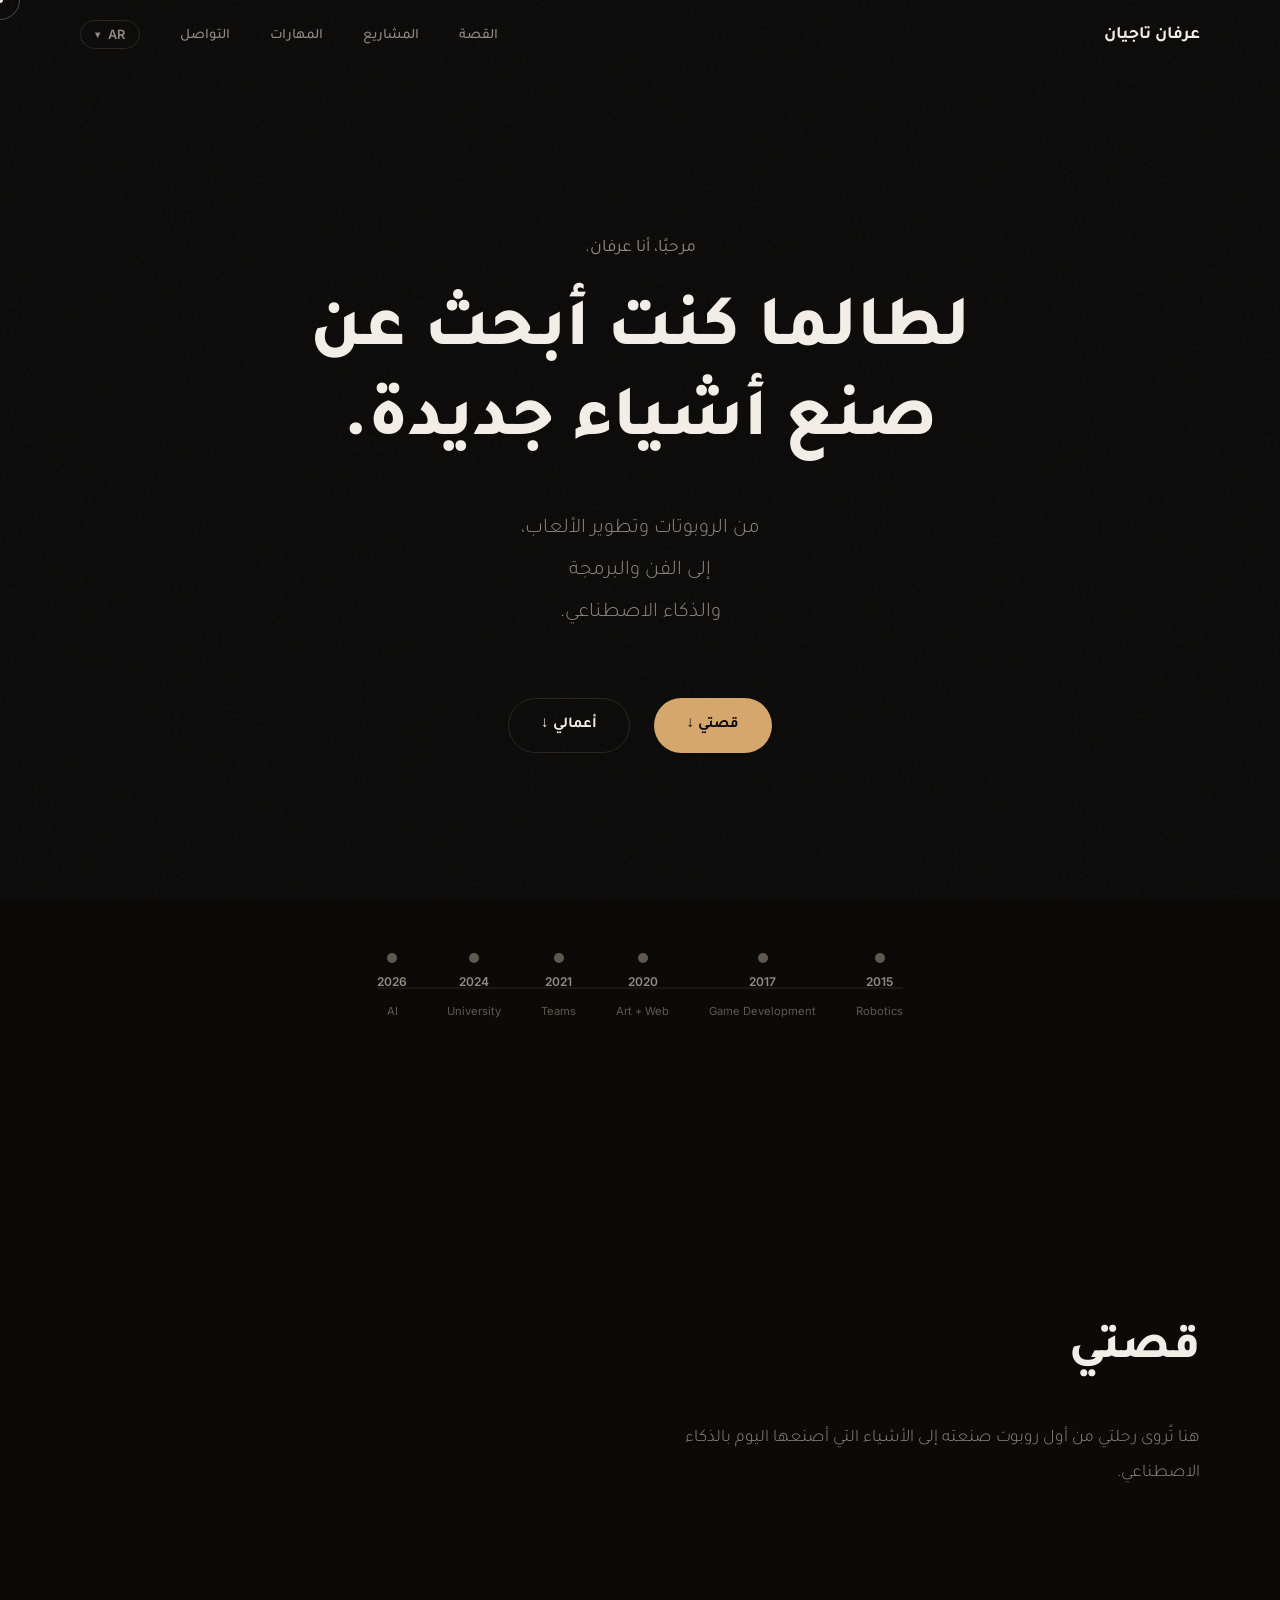
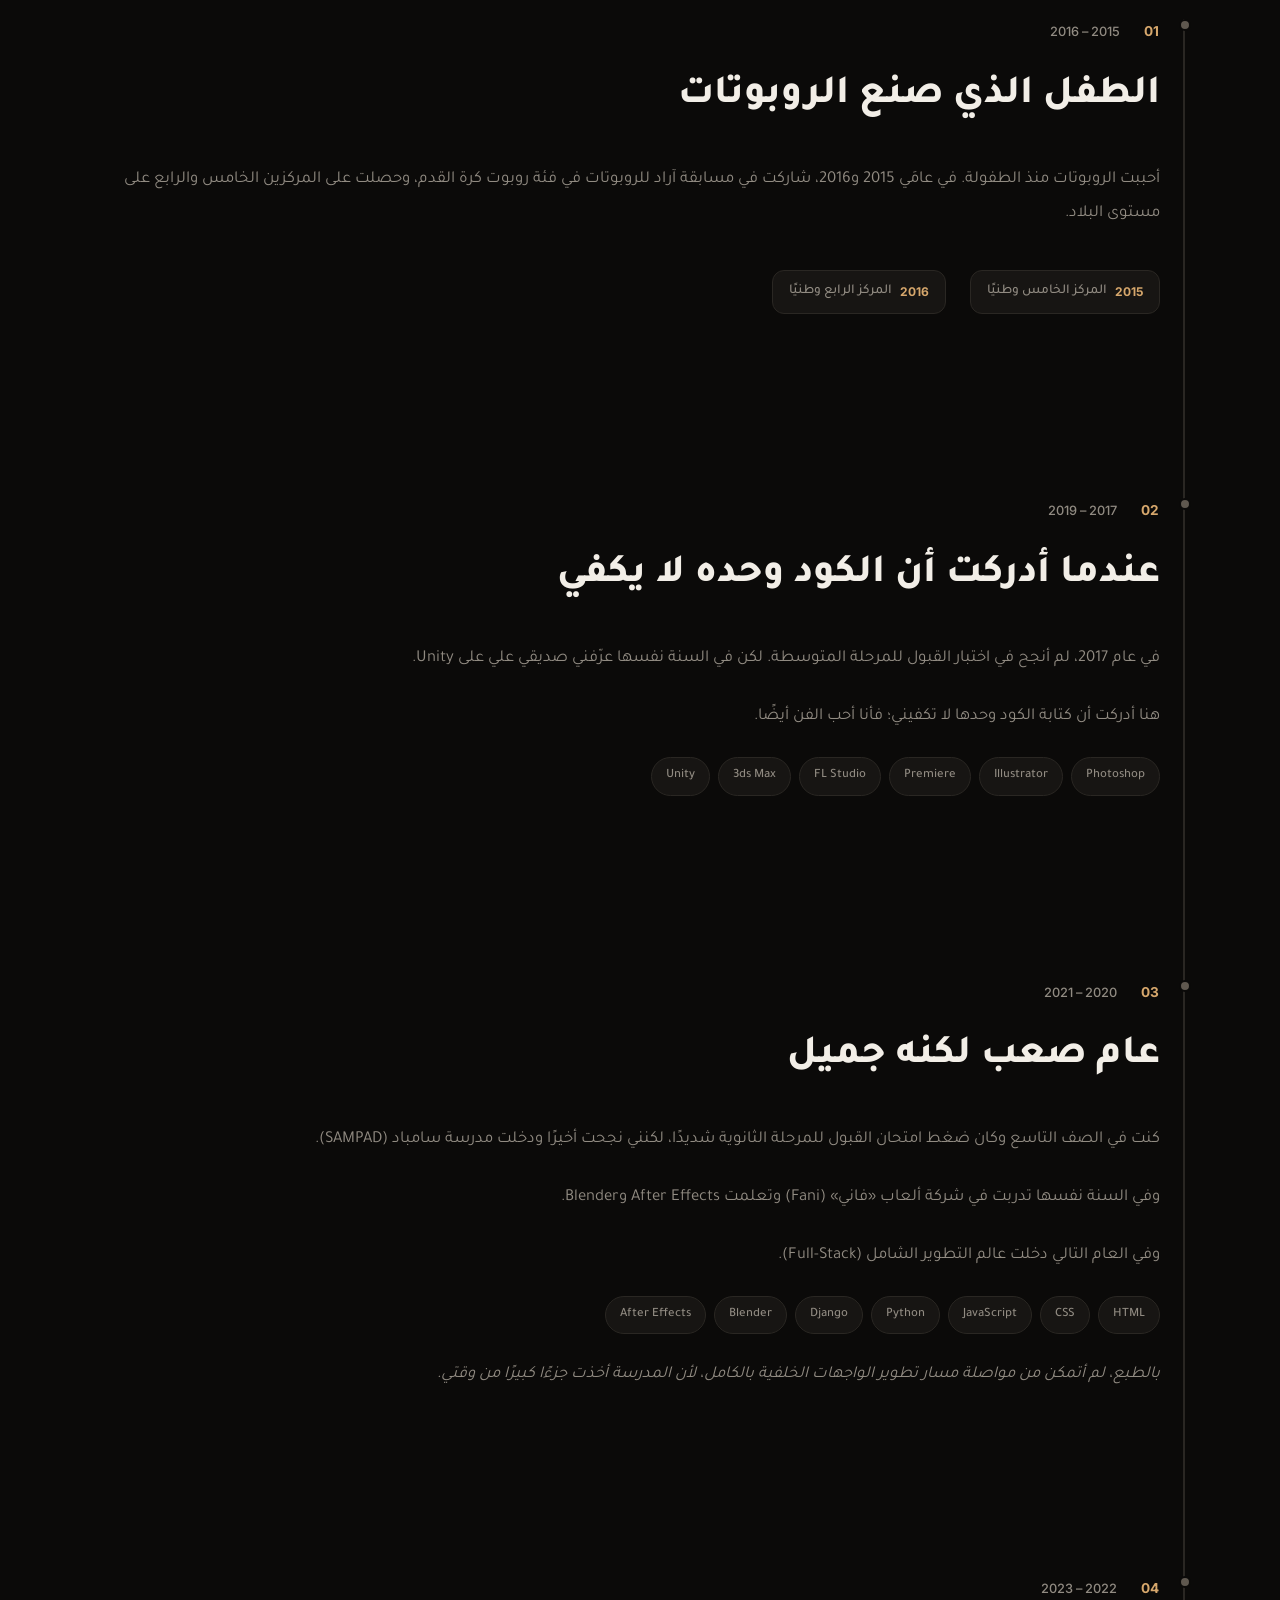
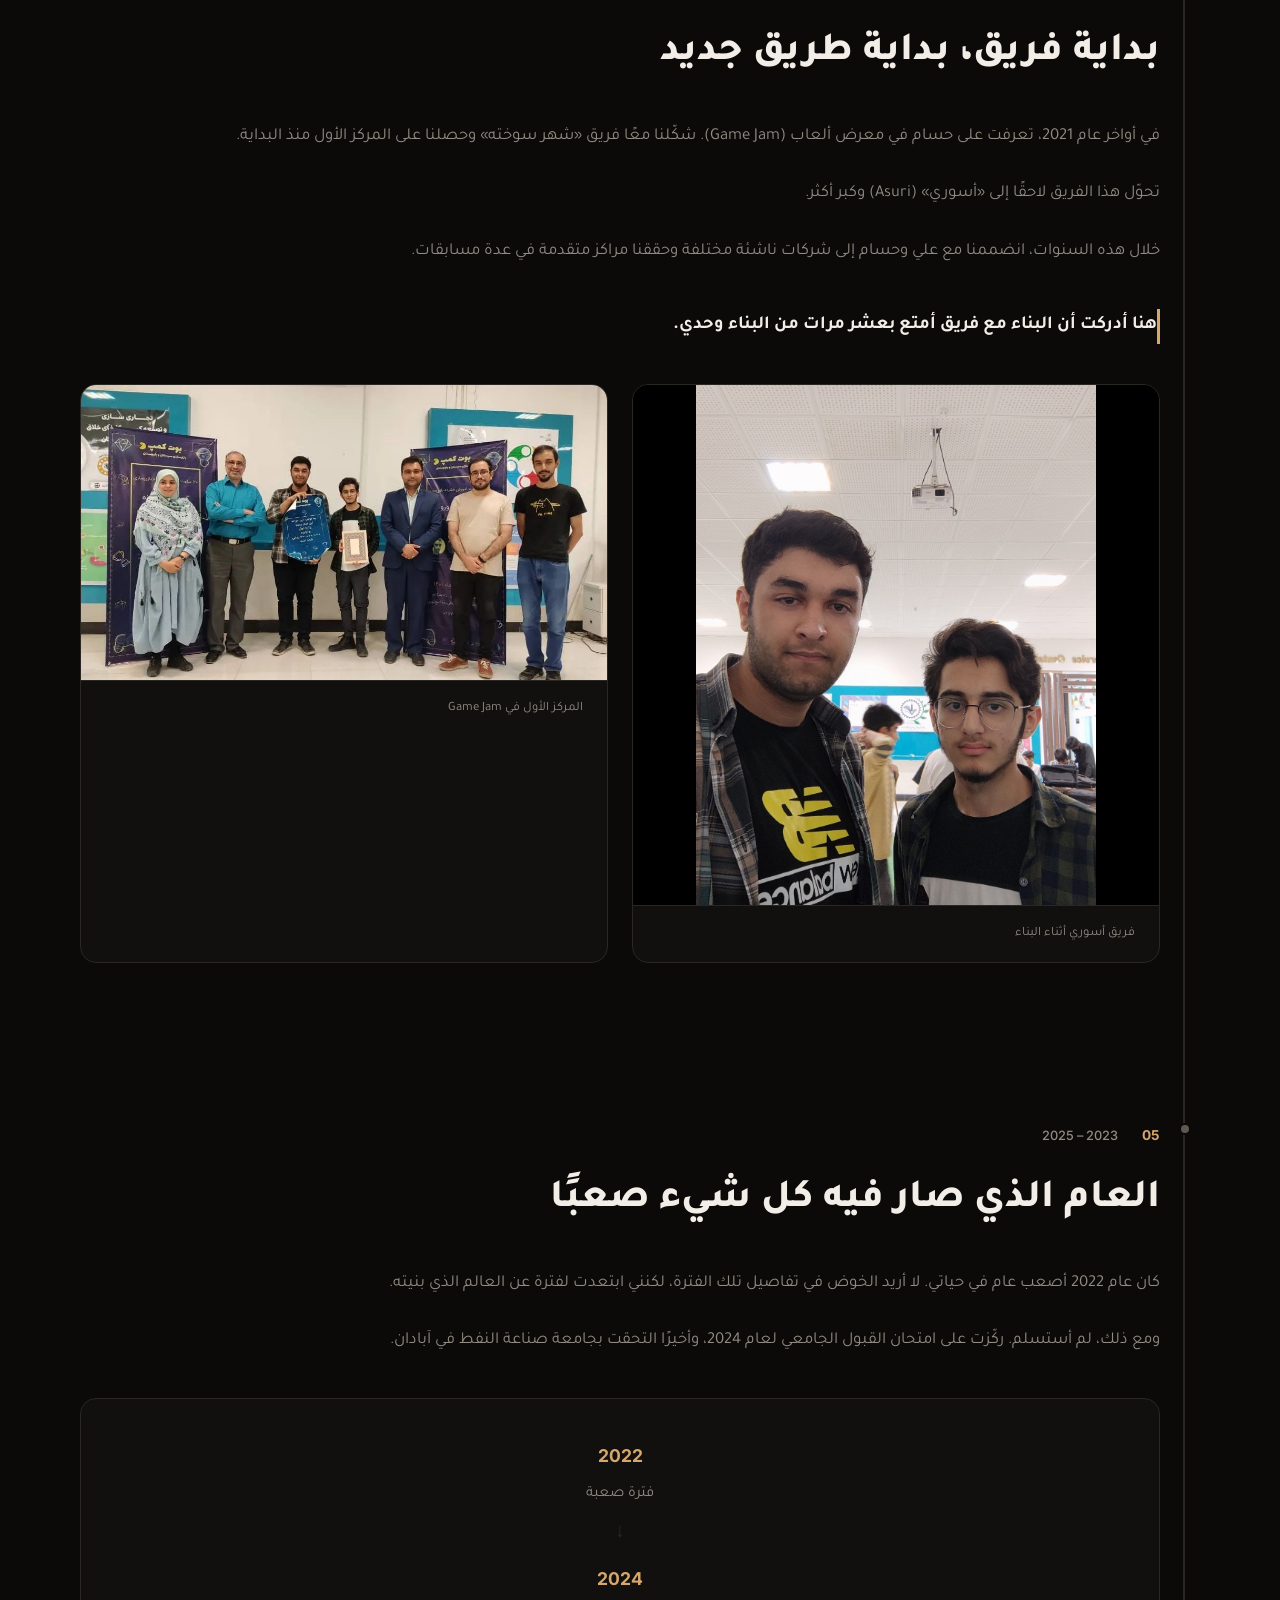
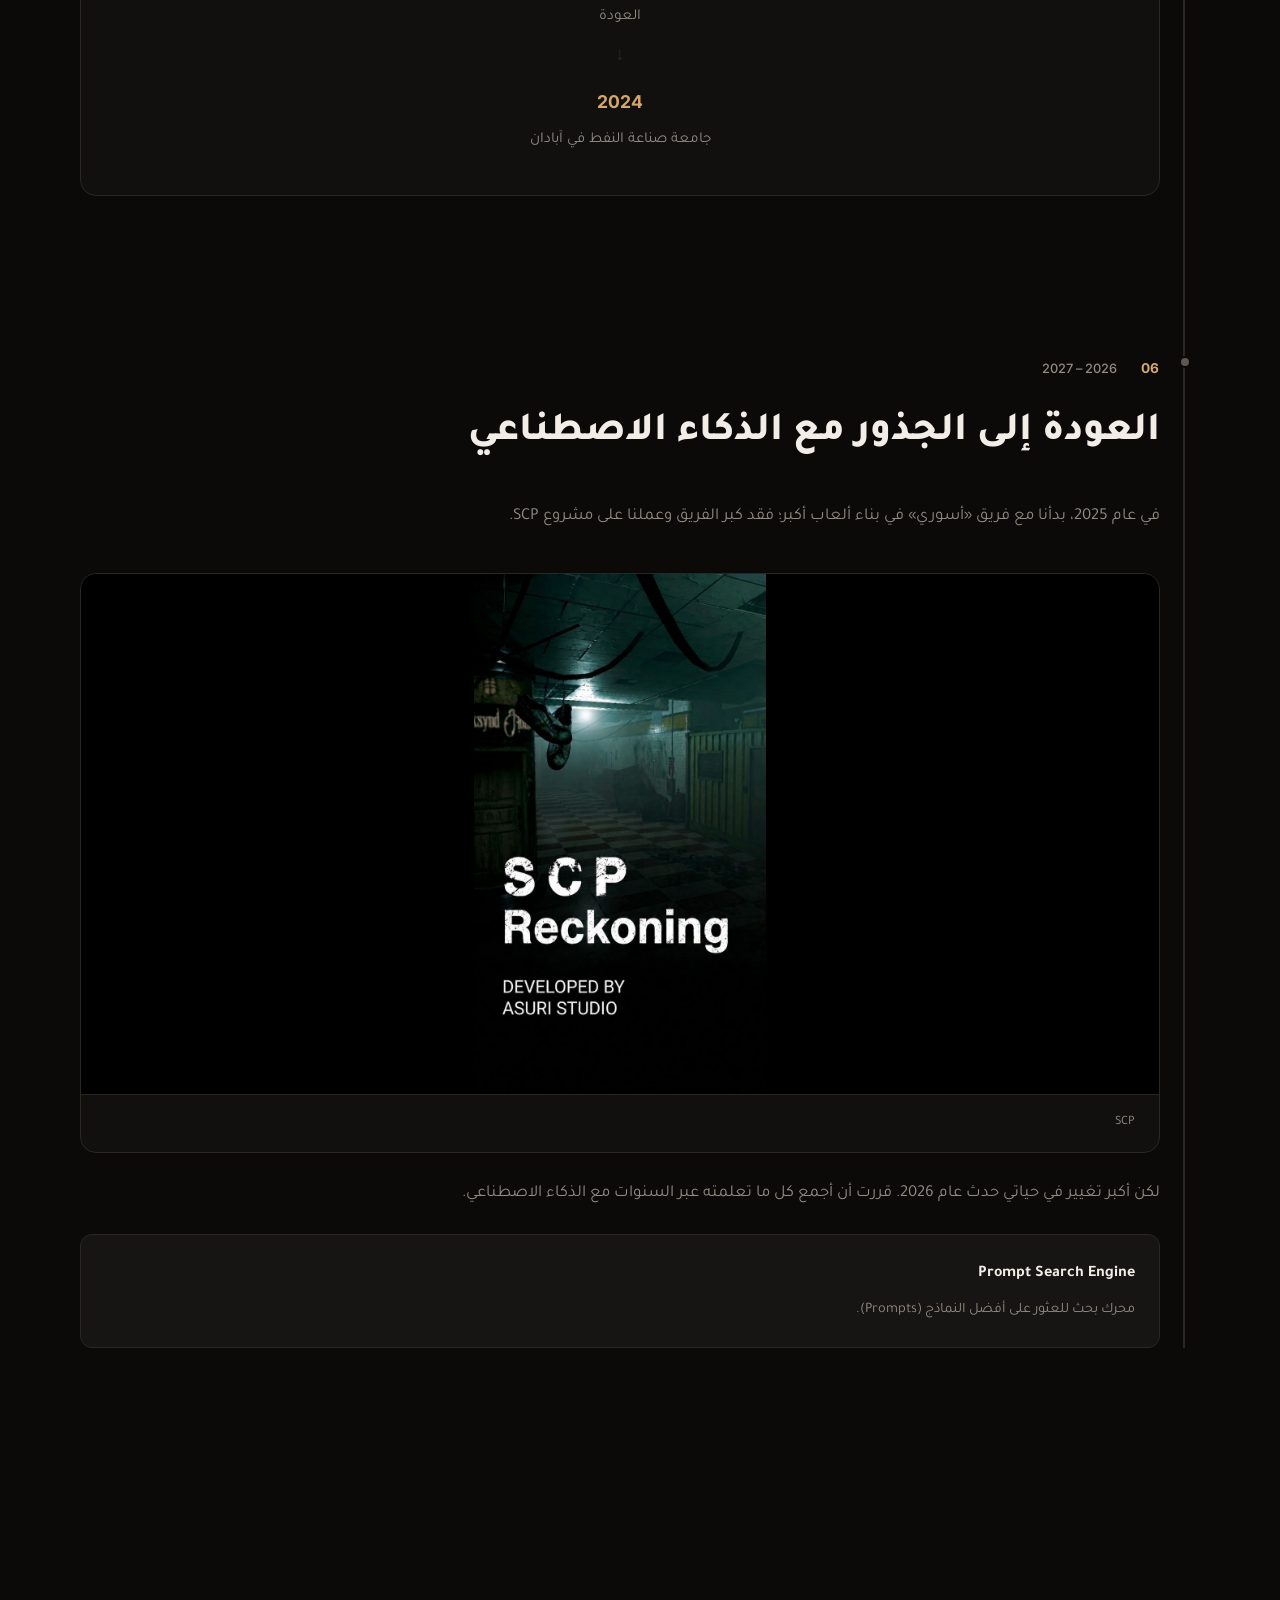
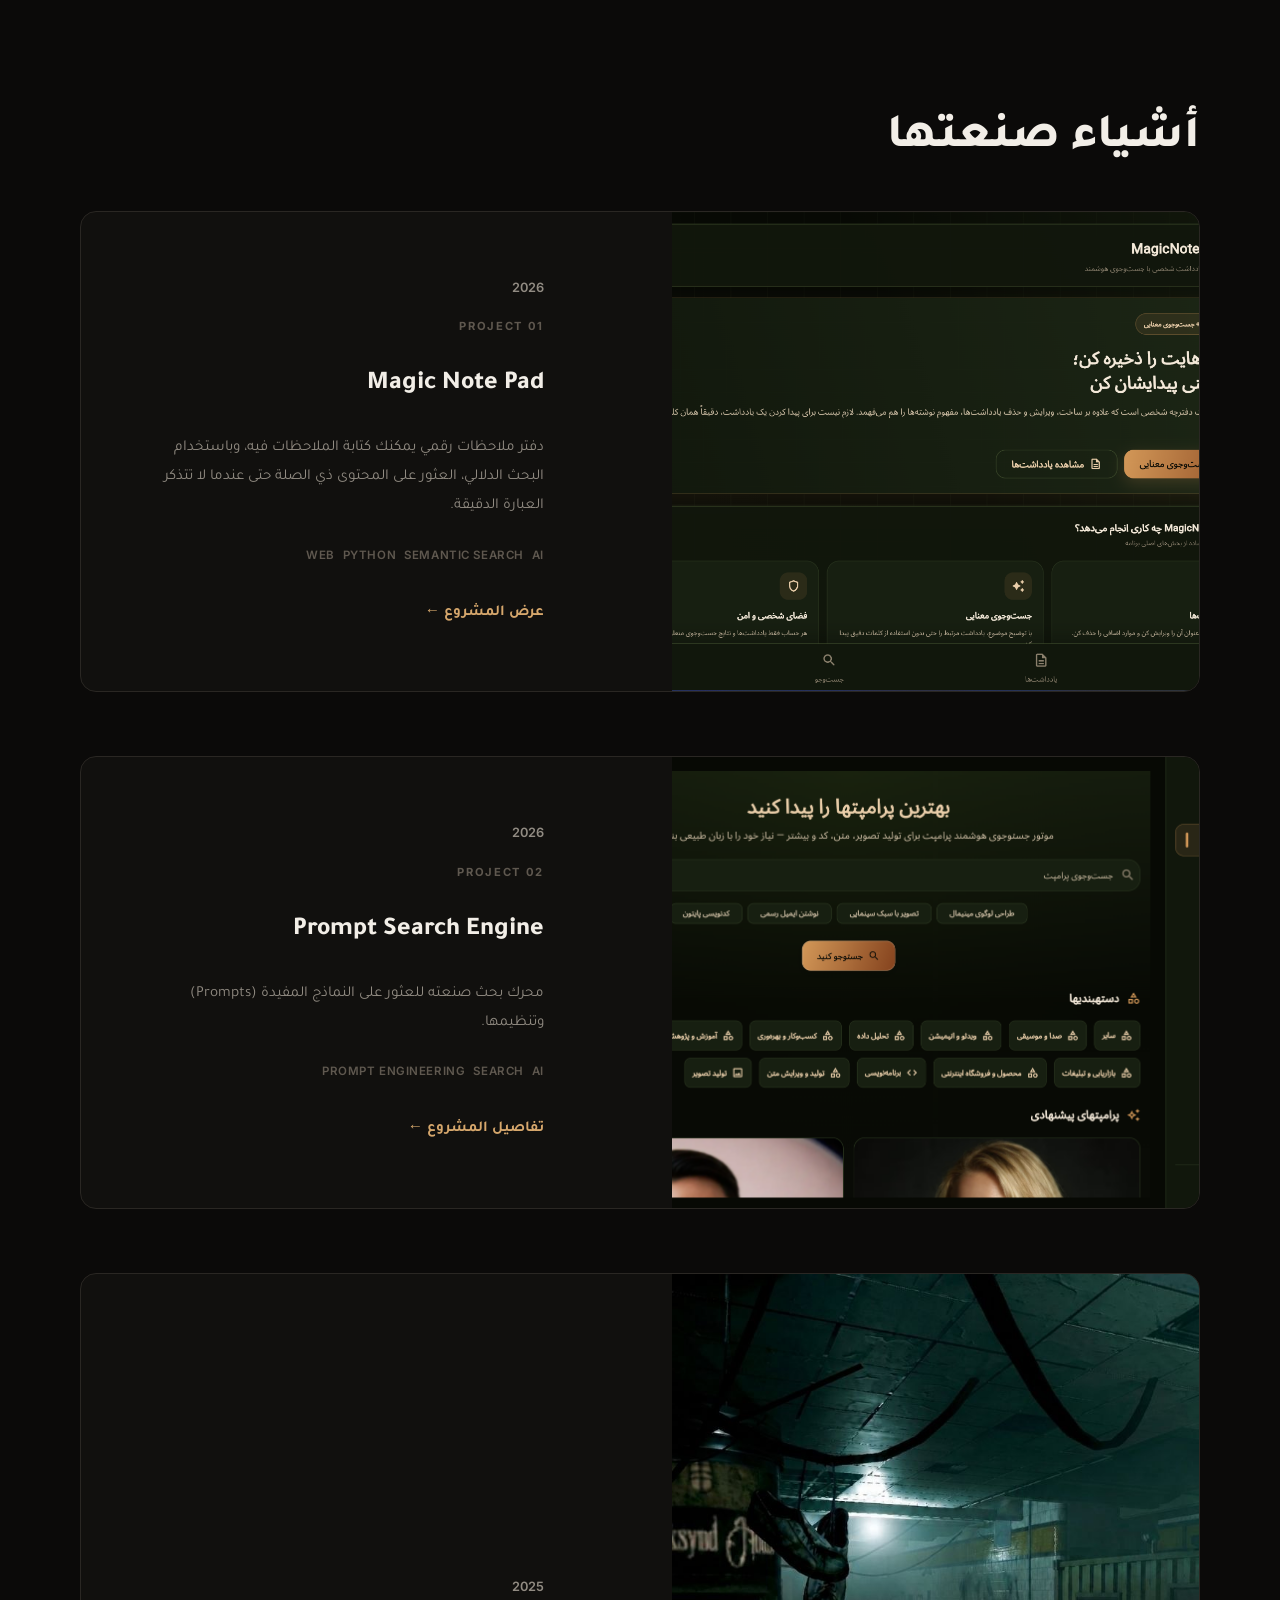
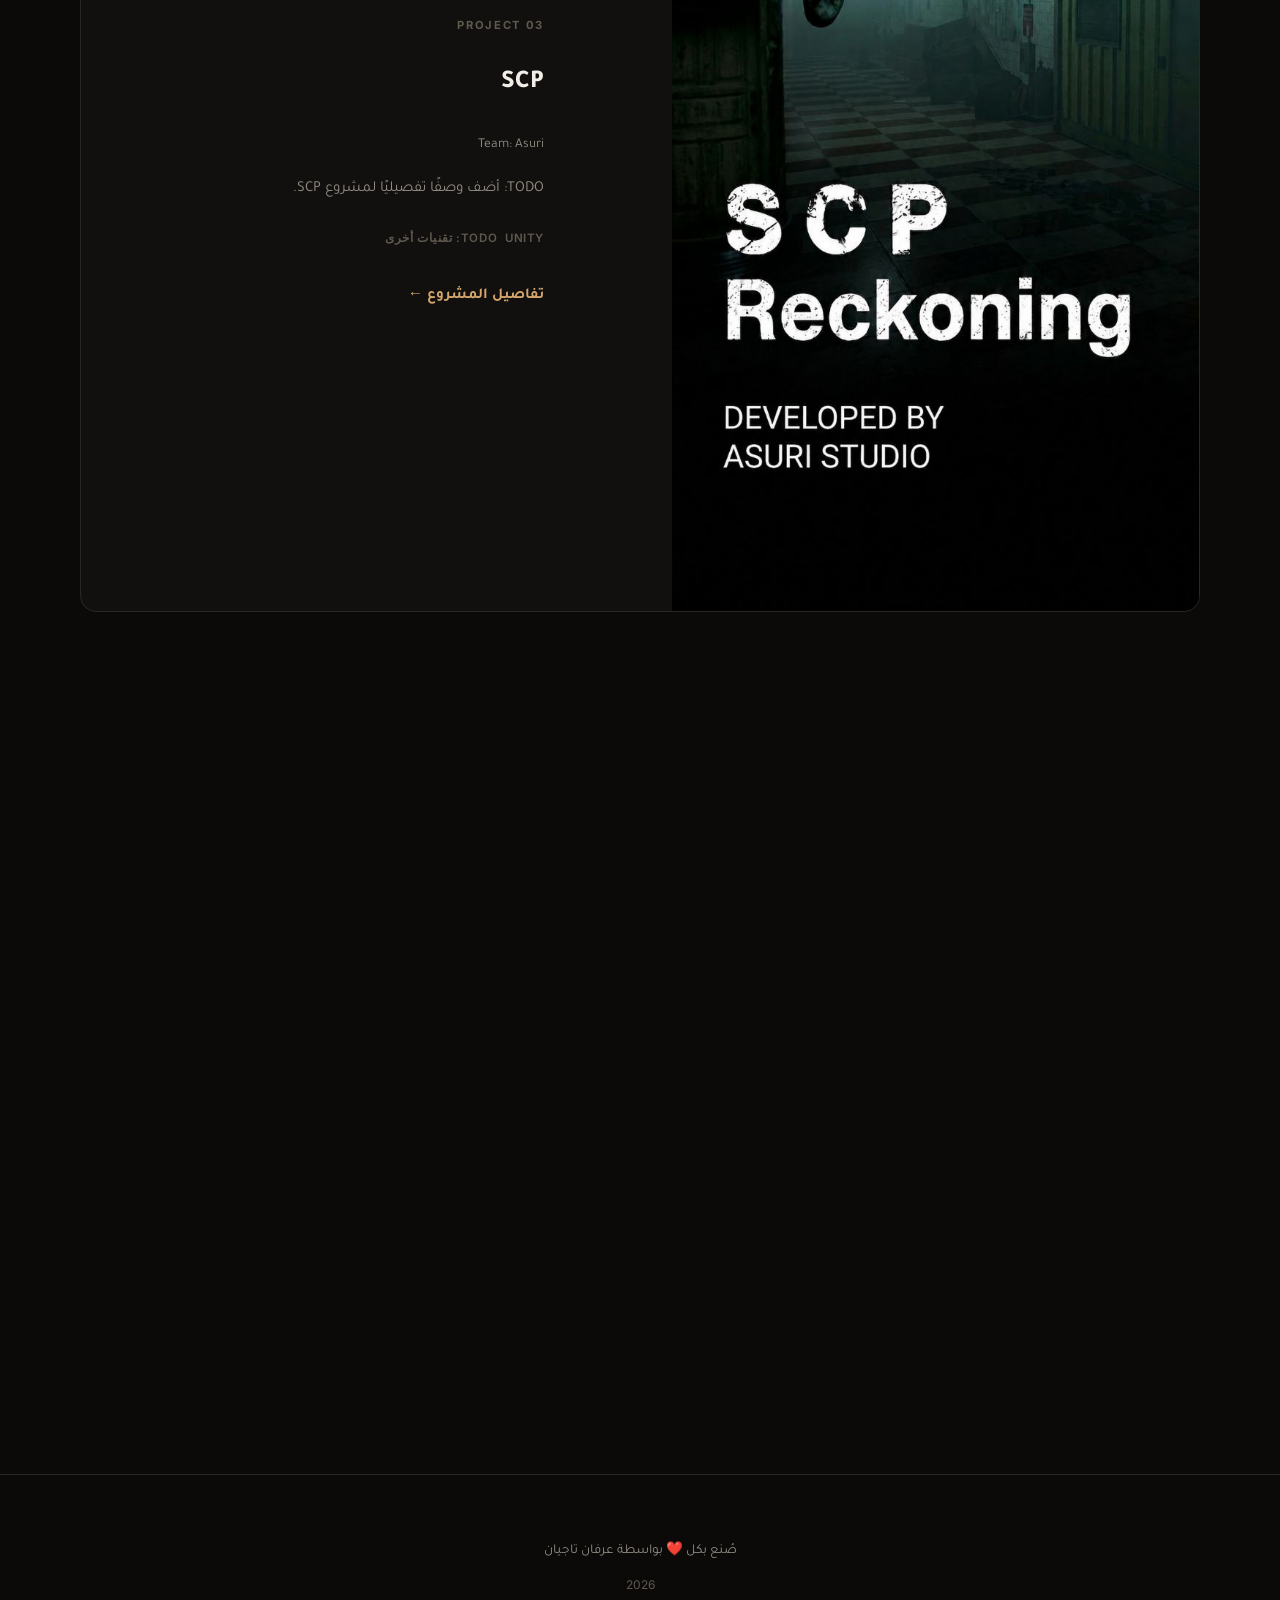
==== commit 835dfb94: "Remove Unity project story cards" ====
--- a/ar/index.html
+++ b/ar/index.html
@@ -218,19 +218,6 @@
                                     <span class="skill-tag">3ds Max</span>
                                     <span class="skill-tag">Unity</span>
                                 </div>
-                                <blockquote class="chapter-highlight">
-                                    لكن الجزء المفضل لدي كان تصميم المستويات (Level Design)؛ حيث يلتقي الكود بالفن.
-                                </blockquote>
-                            </div>
-                            <div class="chapter-artifact">
-                                <div class="artifact-card">
-                                    <img src="../assets/images/game-1.svg" alt="أولى مشاريعي مع Unity" loading="lazy">
-                                    <span class="artifact-caption">أولى المشاريع التي صنعتها بـ Unity</span>
-                                </div>
-                                <div class="artifact-card">
-                                    <img src="../assets/images/game-2.svg" alt="Level Design" loading="lazy">
-                                    <span class="artifact-caption">Level Design</span>
-                                </div>
                             </div>
                         </div>
                     </article>
--- a/style.css
+++ b/style.css
@@ -899,9 +899,18 @@
 
 .artifact-card img {
     width: 100%;
-    height: 200px;
-    object-fit: cover;
+    height: auto;
+    max-height: 520px;
+    aspect-ratio: auto;
+    object-fit: contain;
+    background: #000;
     transition: transform var(--duration-slow) var(--ease);
+}
+
+.artifact-card img[src*="robotics-competition"] {
+    object-fit: contain;
+    height: auto;
+    max-height: 520px;
 }
 
 .artifact-card:hover img {
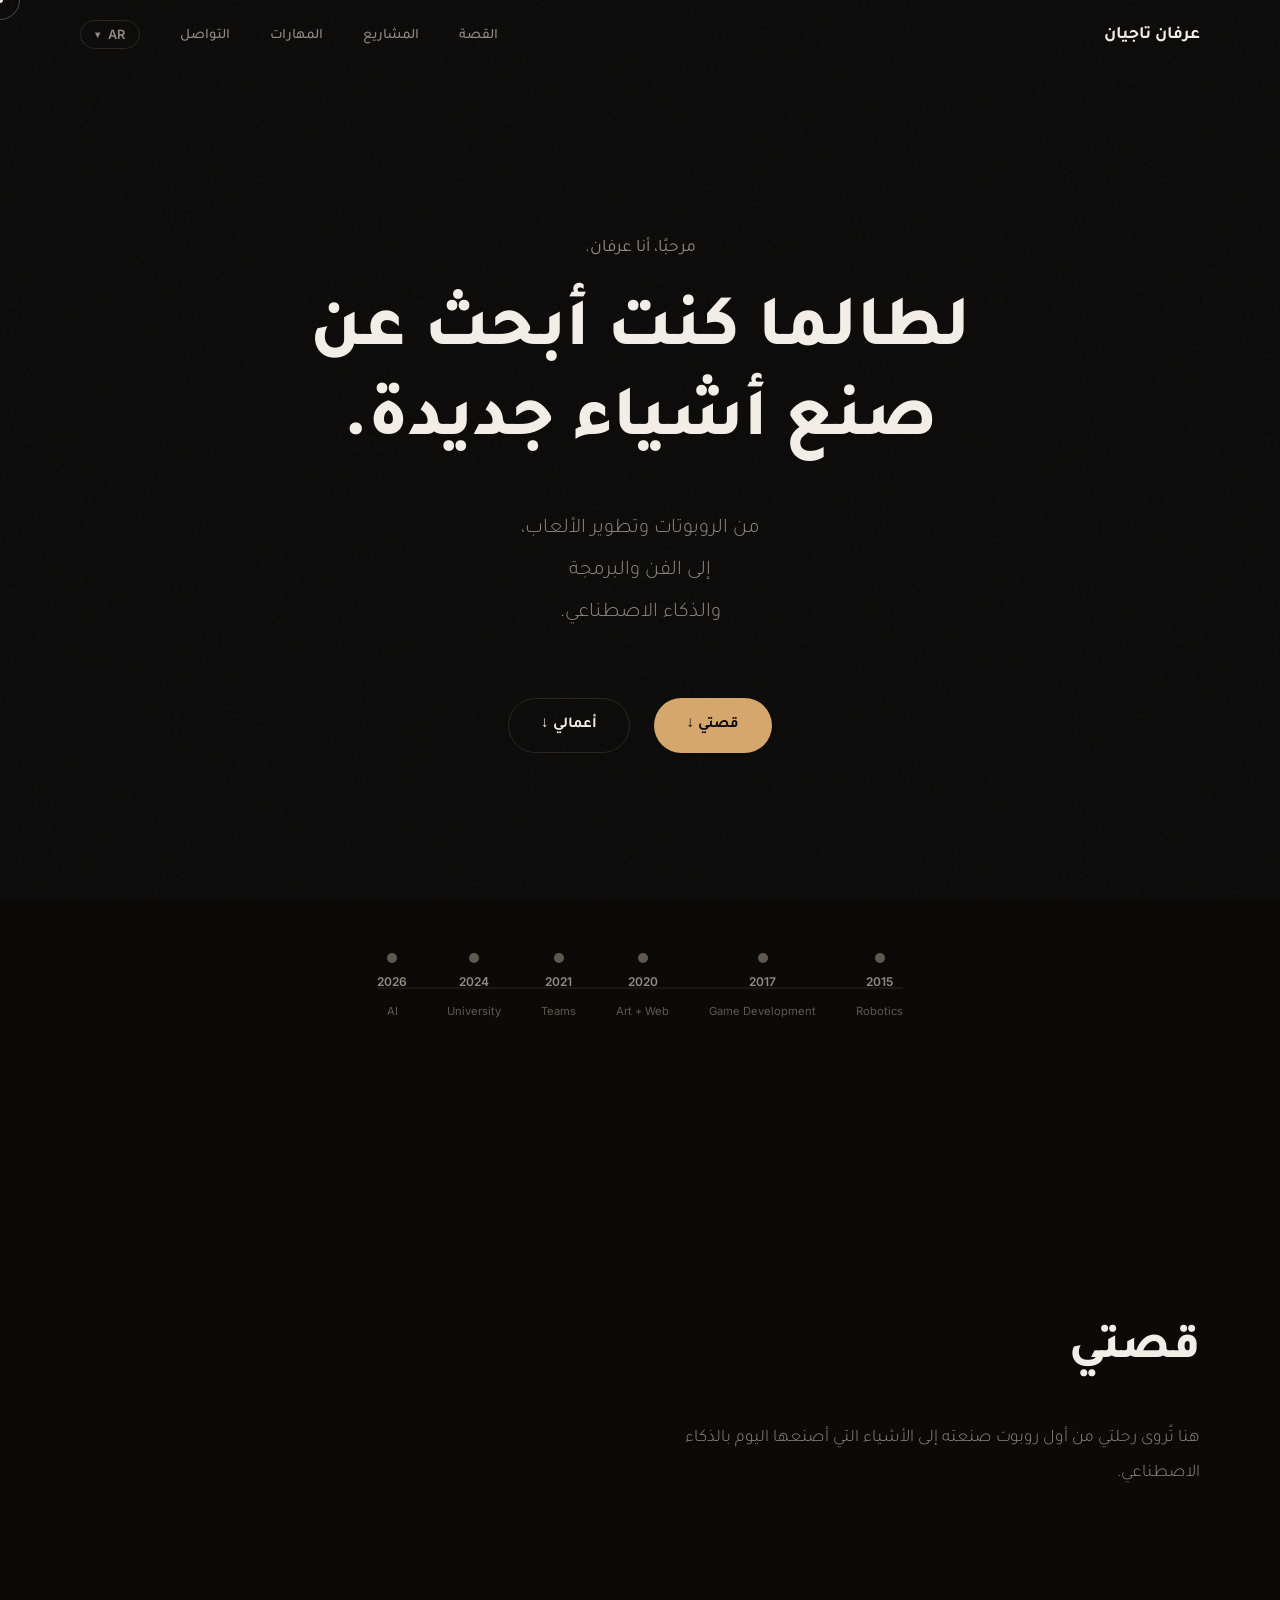
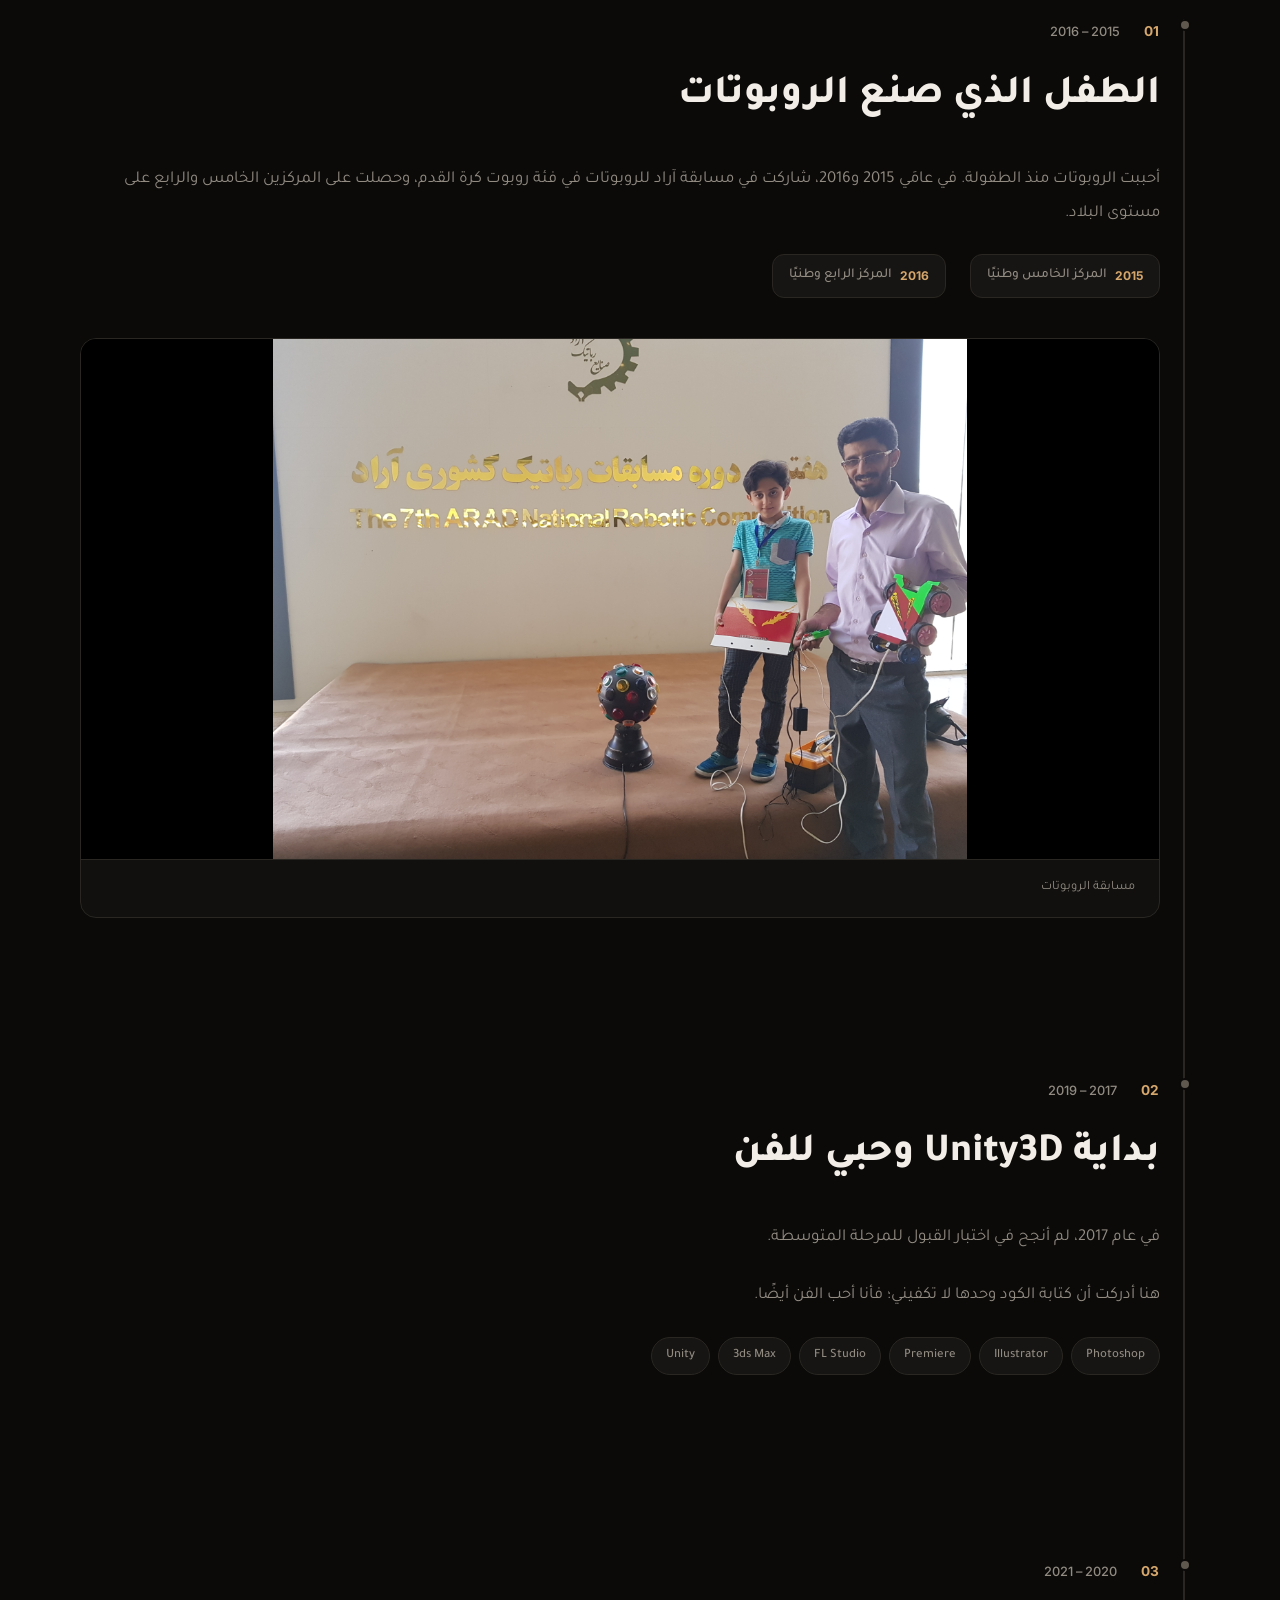
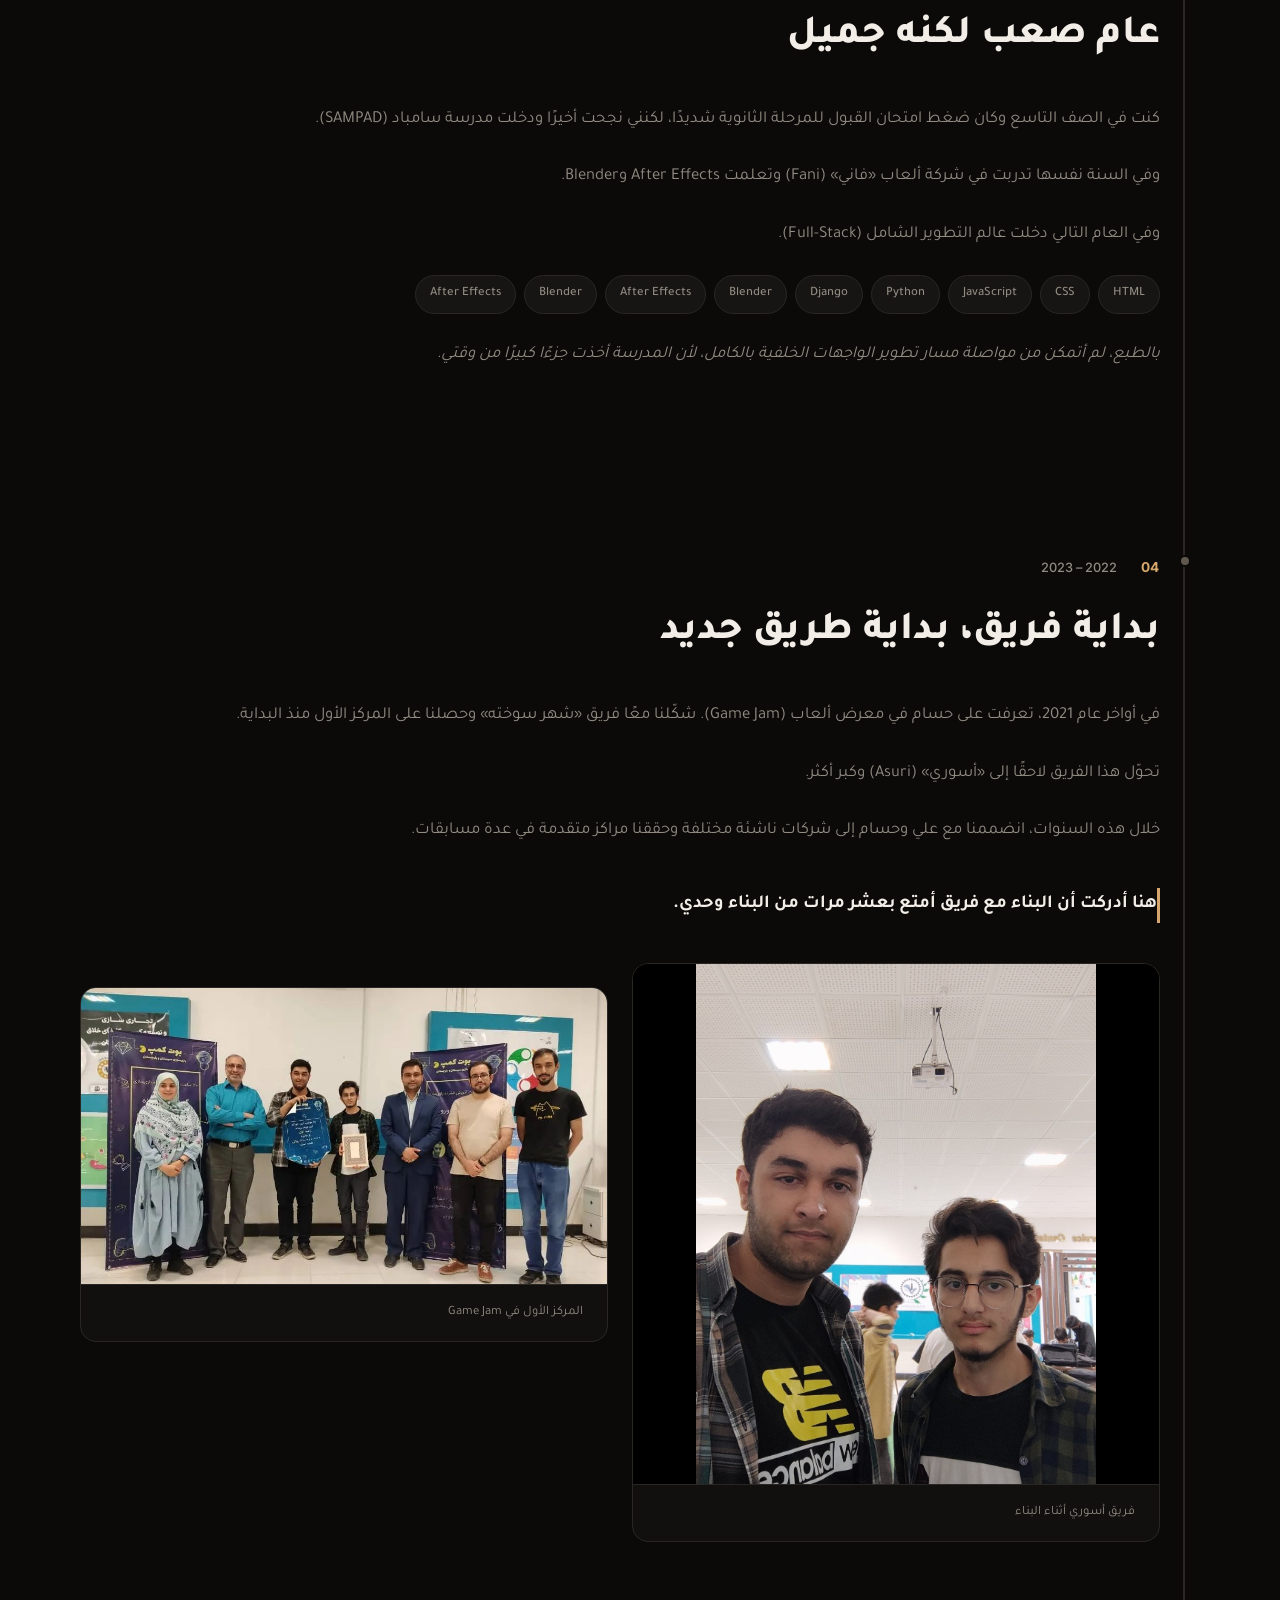
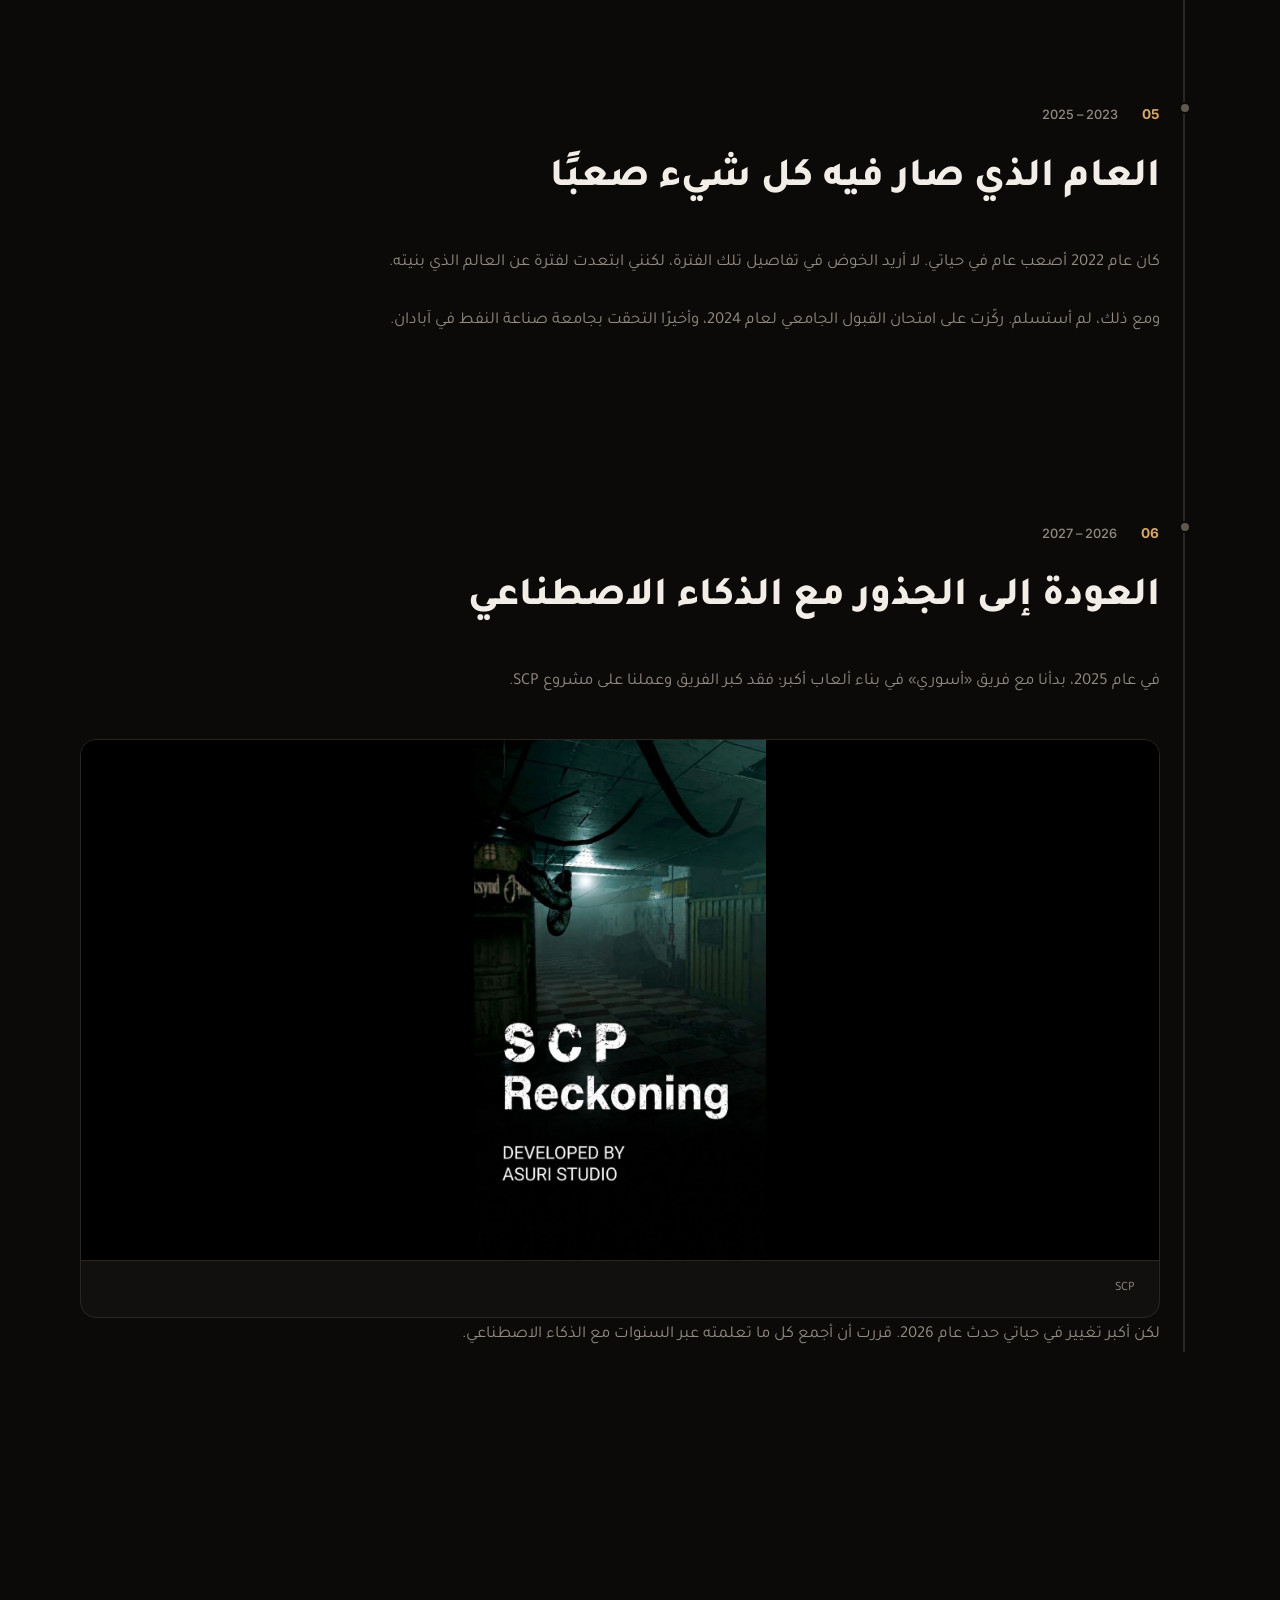
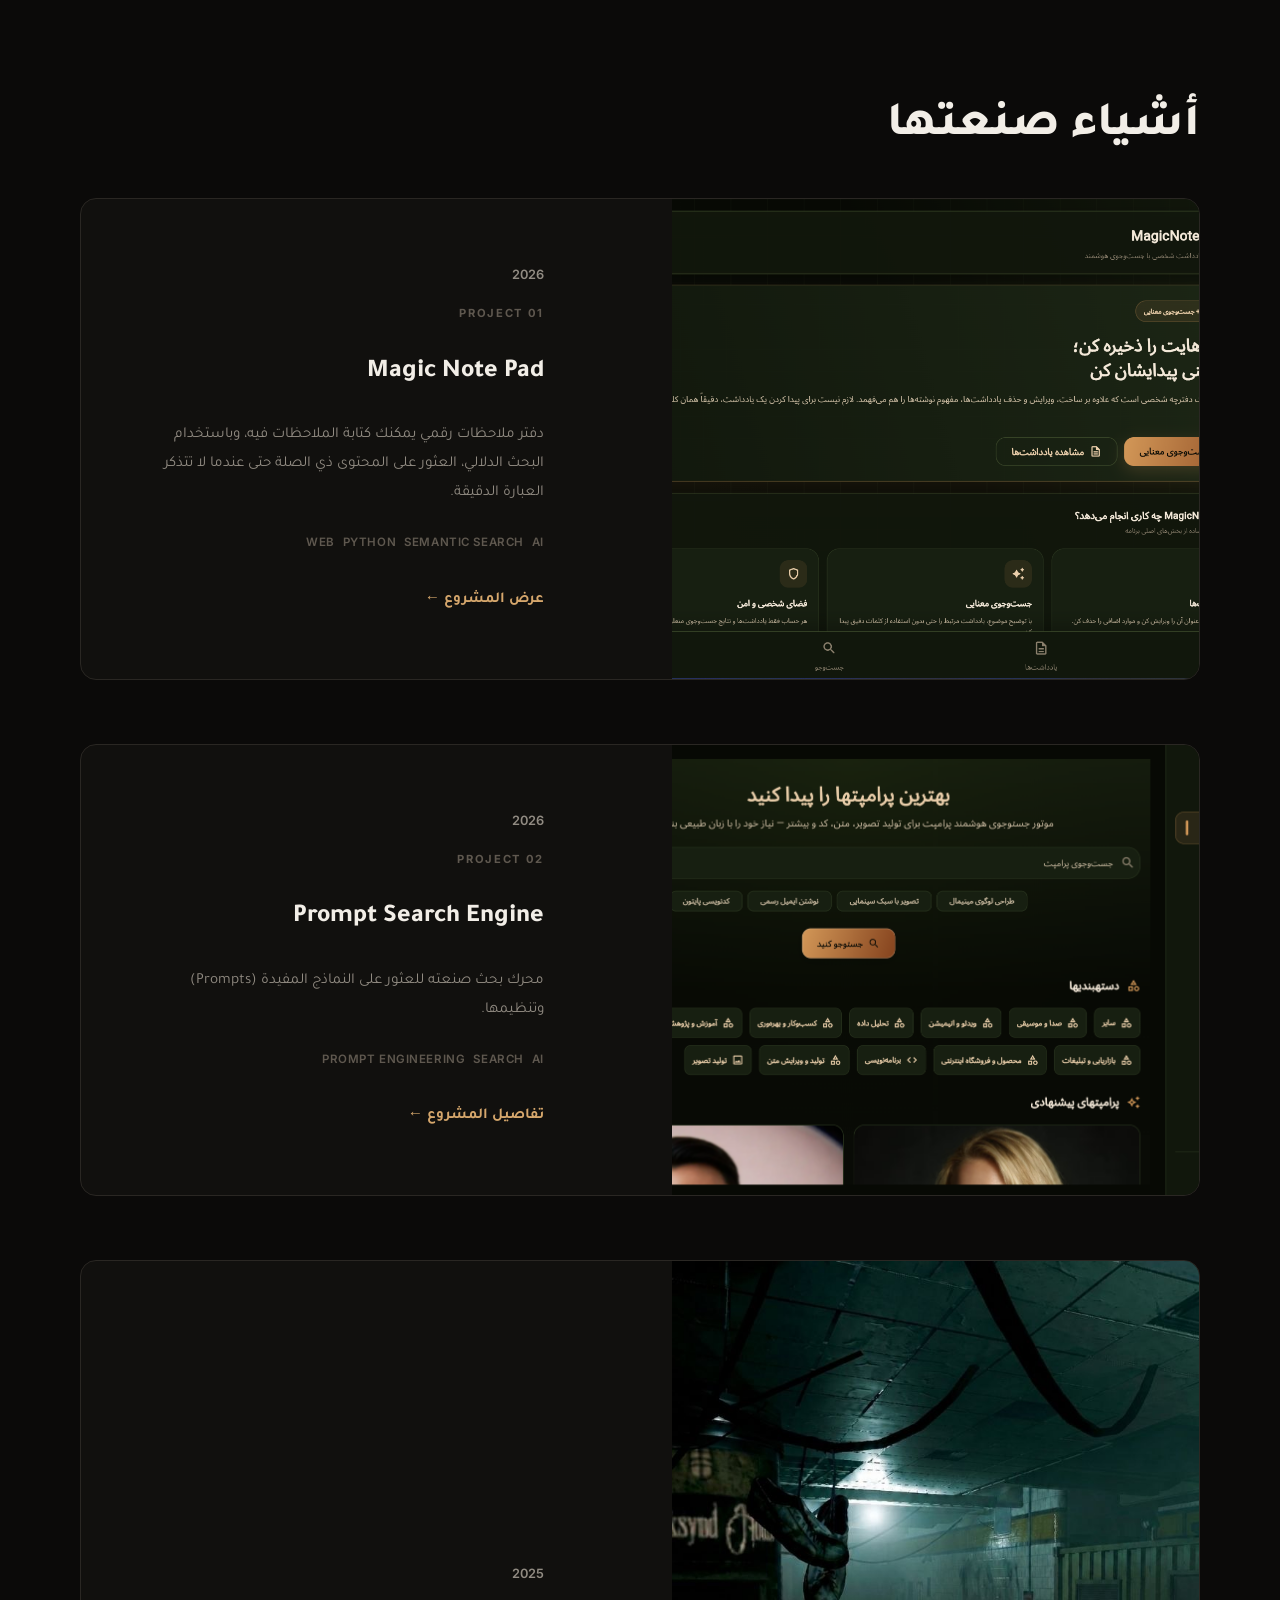
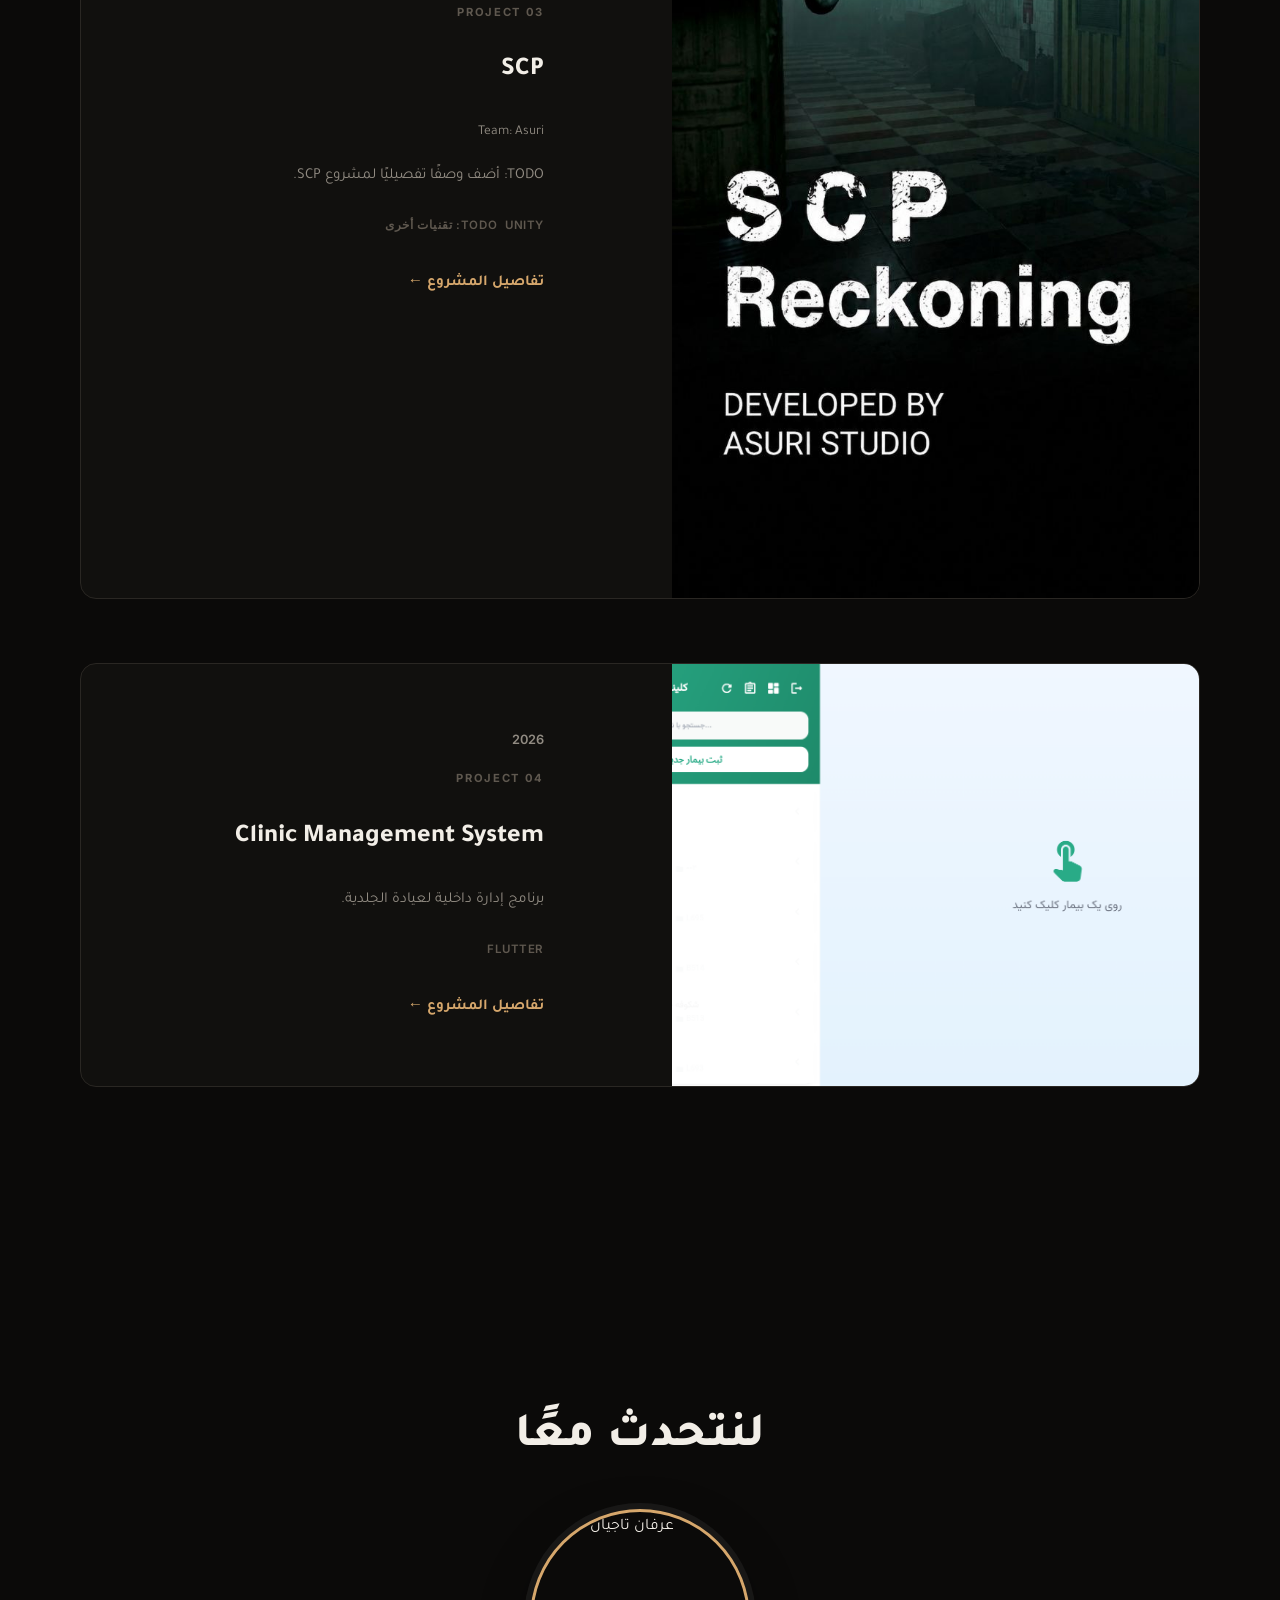
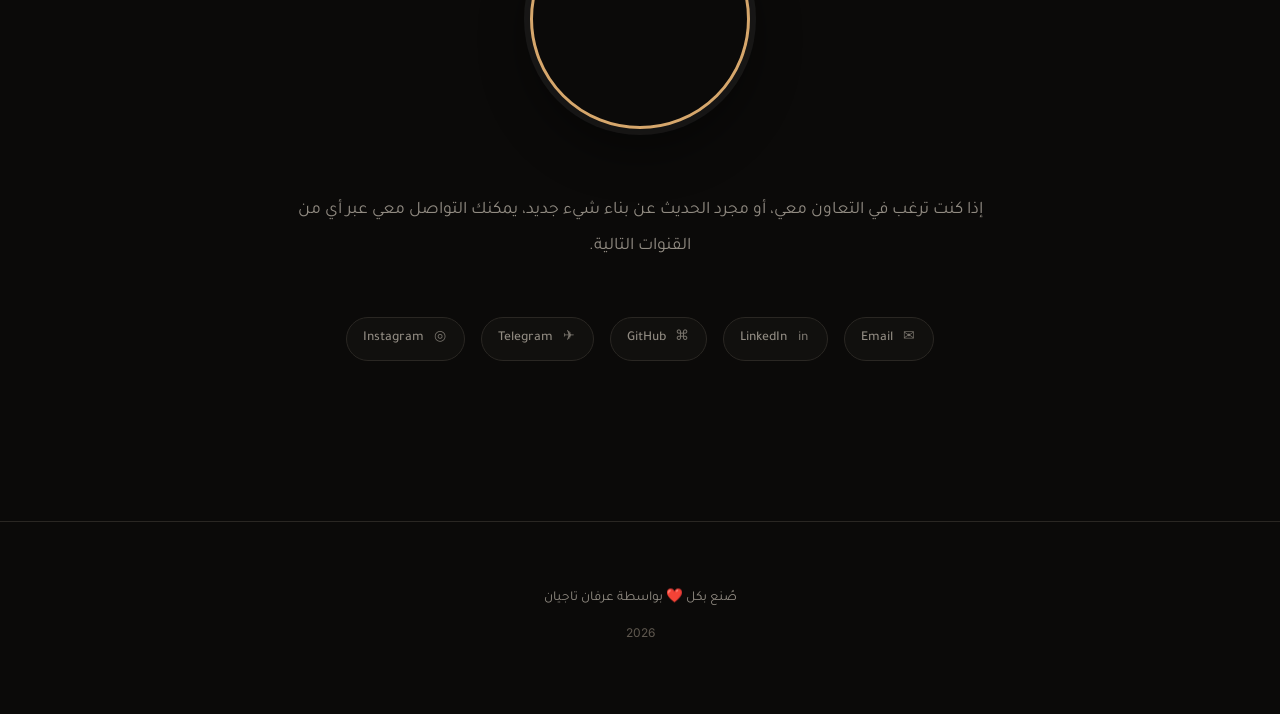
==== commit 3a4d94e1: "Add clinic project and centered contact section with portrait Add a fourth project (Clinic Managemen" ====
--- a/ar/index.html
+++ b/ar/index.html
@@ -180,8 +180,6 @@
                             <h3 class="chapter-title">الطفل الذي صنع الروبوتات</h3>
                             <div class="chapter-body">
                                 <p>أحببت الروبوتات منذ الطفولة. في عامَي 2015 و2016، شاركت في مسابقة آراد للروبوتات في فئة روبوت كرة القدم، وحصلت على المركزين الخامس والرابع على مستوى البلاد.</p>
-                                <blockquote class="chapter-highlight">
-                                </blockquote>
                                 <div class="chapter-achievements">
                                     <div class="achievement-badge">
                                         <span class="badge-year">2015</span>
@@ -193,6 +191,13 @@
                                     </div>
                                 </div>
                             </div>
+                            <div class="chapter-artifact">
+                                <div class="artifact-card">
+                                    <img src="../assets/images/robotics-competition.jpg" alt="مسابقة الروبوتات" loading="lazy">
+                                    <span class="artifact-caption">مسابقة الروبوتات</span>
+                                </div>
+                            </div>
+                        </div>
                     </article>
 
                     <!-- Chapter 02 -->
@@ -206,9 +211,9 @@
                                 <span class="chapter-number">02</span>
                                 <span class="chapter-date">2017 – 2019</span>
                             </div>
-                            <h3 class="chapter-title">عندما أدركت أن الكود وحده لا يكفي</h3>
+                            <h3 class="chapter-title">بداية Unity3D وحبي للفن</h3>
                             <div class="chapter-body">
-                                <p>في عام 2017، لم أنجح في اختبار القبول للمرحلة المتوسطة. لكن في السنة نفسها عرّفني صديقي علي على Unity.</p>
+                                <p>في عام 2017، لم أنجح في اختبار القبول للمرحلة المتوسطة.</p>
                                 <p>هنا أدركت أن كتابة الكود وحدها لا تكفيني؛ فأنا أحب الفن أيضًا.</p>
                                 <div class="chapter-skills">
                                     <span class="skill-tag">Photoshop</span>
@@ -246,6 +251,8 @@
                                     <span class="skill-tag">Django</span>
                                     <span class="skill-tag">Blender</span>
                                     <span class="skill-tag">After Effects</span>
+                                    <span class="skill-tag">Blender</span>
+                                    <span class="skill-tag">After Effects</span>
                                 </div>
                                 <p class="chapter-note">بالطبع، لم أتمكن من مواصلة مسار تطوير الواجهات الخلفية بالكامل، لأن المدرسة أخذت جزءًا كبيرًا من وقتي.</p>
                             </div>
@@ -300,22 +307,6 @@
                             <div class="chapter-body">
                                 <p>كان عام 2022 أصعب عام في حياتي. لا أريد الخوض في تفاصيل تلك الفترة، لكنني ابتعدت لفترة عن العالم الذي بنيته.</p>
                                 <p>ومع ذلك، لم أستسلم. ركّزت على امتحان القبول الجامعي لعام 2024، وأخيرًا التحقت بجامعة صناعة النفط في آبادان.</p>
-                                <blockquote class="chapter-highlight">
-                                </blockquote>
-                            </div>
-                            <div class="chapter-artifact">
-                                <div class="artifact-card artifact-card--minimal">
-                                    <div class="artifact-text">
-                                        <span class="artifact-year">2022</span>
-                                        <span class="artifact-desc">فترة صعبة</span>
-                                        <span class="artifact-divider">↓</span>
-                                        <span class="artifact-year">2024</span>
-                                        <span class="artifact-desc">العودة</span>
-                                        <span class="artifact-divider">↓</span>
-                                        <span class="artifact-year">2024</span>
-                                        <span class="artifact-desc">جامعة صناعة النفط في آبادان</span>
-                                    </div>
-                                </div>
                             </div>
                         </div>
                     </article>
@@ -333,16 +324,14 @@
                             </div>
                             <h3 class="chapter-title">العودة إلى الجذور مع الذكاء الاصطناعي</h3>
                             <div class="chapter-body">
-                                <p>في عام 2025، بدأنا مع فريق «أسوري» في بناء ألعاب أكبر؛ فقد كبر الفريق وعملنا على مشروع SCP.<div class="chapter-artifact"><div class="artifact-card"><img src="../assets/images/scp-reckoning.jpg" alt="SCP Reckoning" loading="lazy"><span class="artifact-caption">SCP</span></div></div></p>
+                                <p>في عام 2025، بدأنا مع فريق «أسوري» في بناء ألعاب أكبر؛ فقد كبر الفريق وعملنا على مشروع SCP.</p>
+                                <div class="chapter-artifact">
+                                    <div class="artifact-card">
+                                        <img src="../assets/images/scp-reckoning.jpg" alt="SCP Reckoning" loading="lazy">
+                                        <span class="artifact-caption">SCP</span>
+                                    </div>
+                                </div>
                                 <p>لكن أكبر تغيير في حياتي حدث عام 2026. قررت أن أجمع كل ما تعلمته عبر السنوات مع الذكاء الاصطناعي.</p>
-                                    <div class="mini-project">
-                                        <h4>Prompt Search Engine</h4>
-                                        <p>محرك بحث للعثور على أفضل النماذج (Prompts).</p>
-                                    </div>
-                                </div>
-
-                                <blockquote class="chapter-highlight">
-                                </blockquote>
                             </div>
                         </div>
                     </article>
@@ -398,7 +387,7 @@
                     <!-- Project 03 -->
                     <article class="project-card reveal">
                         <div class="project-image">
-                            <img src="../assets/images/scp-reckoning.jpg" alt="SCP - Asuri Team" loading="lazy">
+                            <img src="../assets/images/scp-reckoning.jpg" alt="SCP Reckoning - Asuri Team" loading="lazy">
                         </div>
                         <div class="project-info">
                             <span class="project-year">2025</span>
@@ -409,6 +398,23 @@
                             <div class="project-tech">
                                 <span>Unity</span>
                                 <span>TODO: تقنيات أخرى</span>
+                            </div>
+                            <a href="#" class="project-link">تفاصيل المشروع ←</a>
+                        </div>
+                    </article>
+
+                    <!-- Project 04 -->
+                    <article class="project-card reveal">
+                        <div class="project-image">
+                            <img src="../assets/images/clinic.png" alt="Clinic Management System" loading="lazy">
+                        </div>
+                        <div class="project-info">
+                            <span class="project-year">2026</span>
+                            <span class="project-number">PROJECT 04</span>
+                            <h3 class="project-title">Clinic Management System</h3>
+                            <p class="project-desc">برنامج إدارة داخلية لعيادة الجلدية.</p>
+                            <div class="project-tech">
+                                <span>Flutter</span>
                             </div>
                             <a href="#" class="project-link">تفاصيل المشروع ←</a>
                         </div>
@@ -489,25 +495,28 @@
             <div class="container">
                 <h2 class="section-title reveal">لنتحدث معًا</h2>
                 <div class="contact-content reveal">
+                    <div class="contact-portrait">
+                        <img src="../assets/images/me.jpg" alt="عرفان تاجيان" loading="lazy">
+                    </div>
                     <p class="contact-text">إذا كنت ترغب في التعاون معي، أو مجرد الحديث عن بناء شيء جديد، يمكنك التواصل معي عبر أي من القنوات التالية.</p>
                     <div class="contact-links">
                         <a href="mailto:erfan.tajiyan@gmail.com" class="contact-link">
                             <span class="contact-icon">✉</span>
                             <span>Email</span>
                         </a>
-                        <a href="#" class="contact-link">
+                        <a href="https://www.linkedin.com/in/erfan-tajian-9a40a5229/" class="contact-link" target="_blank" rel="noopener noreferrer">
                             <span class="contact-icon">in</span>
                             <span>LinkedIn</span>
                         </a>
-                        <a href="#" class="contact-link">
+                        <a href="https://github.com/erfantajiyan" class="contact-link" target="_blank" rel="noopener noreferrer">
                             <span class="contact-icon">⌘</span>
                             <span>GitHub</span>
                         </a>
-                        <a href="#" class="contact-link">
+                        <a href="https://t.me/erfantajian" class="contact-link" target="_blank" rel="noopener noreferrer">
                             <span class="contact-icon">✈</span>
                             <span>Telegram</span>
                         </a>
-                        <a href="#" class="contact-link">
+                        <a href="https://instagram.com/erfan.tajian" class="contact-link" target="_blank" rel="noopener noreferrer">
                             <span class="contact-icon">◎</span>
                             <span>Instagram</span>
                         </a>
--- a/style.css
+++ b/style.css
@@ -1,1591 +1,1638 @@
-/* ============================================
-   Digital Life Archive — Erfan Tajian
-   Design System & Complete Styles
-   ============================================ */
-
-/* --- CSS Custom Properties --- */
-:root {
-    /* Colors */
-    --bg-primary: #0B0A09;
-    --bg-secondary: #11100E;
-    --bg-surface: #171513;
-    --text-primary: #F2EEE7;
-    --text-secondary: #918B82;
-    --accent: #D6A76C;
-    --accent-hover: #E5B86B;
-    --border: #2A2723;
-    --border-light: #1C1A17;
-    --node-inactive: #5F584F;
-    --grid-color: #161412;
-
-    /* Typography */
-    --font-fa: 'Vazirmatn', sans-serif;
-    --font-en: 'Inter', sans-serif;
-
-    /* Spacing */
-    --space-xs: 0.5rem;
-    --space-sm: 1rem;
-    --space-md: 1.5rem;
-    --space-lg: 2.5rem;
-    --space-xl: 4rem;
-    --space-2xl: 6rem;
-    --space-3xl: 10rem;
-
-    /* Layout */
-    --container-max: 1200px;
-    --nav-height: 72px;
-
-    /* Transitions */
-    --ease: cubic-bezier(0.25, 0.1, 0.25, 1);
-    --duration: 400ms;
-    --duration-fast: 200ms;
-    --duration-slow: 700ms;
-
-    /* Border Radius */
-    --radius-sm: 8px;
-    --radius-md: 12px;
-    --radius-lg: 16px;
-    --radius-full: 999px;
-}
-
-/* --- Reset & Base --- */
-*,
-*::before,
-*::after {
-    margin: 0;
-    padding: 0;
-    box-sizing: border-box;
-}
-
-html {
-    scroll-behavior: smooth;
-    font-size: 16px;
-    -webkit-font-smoothing: antialiased;
-    -moz-osx-font-smoothing: grayscale;
-}
-
-body {
-    font-family: var(--font-fa);
-    background-color: var(--bg-primary);
-    color: var(--text-primary);
-    line-height: 1.8;
-    overflow-x: hidden;
-    min-height: 100vh;
-    position: relative;
-}
-
-/* Subtle noise texture */
-body::before {
-    content: '';
-    position: fixed;
-    inset: 0;
-    background-image: url("data:image/svg+xml,%3Csvg viewBox='0 0 256 256' xmlns='http://www.w3.org/2000/svg'%3E%3Cfilter id='noise'%3E%3CfeTurbulence type='fractalNoise' baseFrequency='0.9' numOctaves='4' stitchTiles='stitch'/%3E%3C/filter%3E%3Crect width='100%25' height='100%25' filter='url(%23noise)' opacity='0.03'/%3E%3C/svg%3E");
-    pointer-events: none;
-    z-index: 0;
-}
-
-/* Decorative grid */
-body::after {
-    content: '';
-    position: fixed;
-    inset: 0;
-    background-image: 
-        linear-gradient(var(--grid-color) 1px, transparent 1px),
-        linear-gradient(90deg, var(--grid-color) 1px, transparent 1px);
-    background-size: 80px 80px;
-    opacity: 0.12;
-    pointer-events: none;
-    z-index: 0;
-}
-
-a {
-    color: inherit;
-    text-decoration: none;
-}
-
-img {
-    max-width: 100%;
-    height: auto;
-    display: block;
-}
-
-ul {
-    list-style: none;
-}
-
-button {
-    background: none;
-    border: none;
-    color: inherit;
-    cursor: pointer;
-    font-family: inherit;
-}
-
-/* --- Container --- */
-.container {
-    max-width: var(--container-max);
-    margin-inline: auto;
-    padding-inline: var(--space-lg);
-}
-
-/* --- Custom Cursor --- */
-.cursor {
-    display: none;
-}
-
-@media (hover: hover) and (pointer: fine) {
-    .cursor {
-        display: block;
-        position: fixed;
-        inset: 0;
-        pointer-events: none;
-        z-index: 9999;
-        mix-blend-mode: difference;
-    }
-
-    .cursor-dot {
-        width: 6px;
-        height: 6px;
-        background: var(--text-primary);
-        border-radius: 50%;
-        position: fixed;
-        transform: translate(-50%, -50%);
-        transition: width 0.2s var(--ease), height 0.2s var(--ease), background 0.2s var(--ease);
-    }
-
-    .cursor-circle {
-        width: 40px;
-        height: 40px;
-        border: 1px solid rgba(242, 238, 231, 0.3);
-        border-radius: 50%;
-        position: fixed;
-        transform: translate(-50%, -50%);
-        transition: width 0.3s var(--ease), height 0.3s var(--ease), border-color 0.3s var(--ease), opacity 0.3s var(--ease);
-    }
-
-    .cursor.cursor--hover .cursor-dot {
-        width: 10px;
-        height: 10px;
-        background: var(--accent);
-    }
-
-    .cursor.cursor--hover .cursor-circle {
-        width: 60px;
-        height: 60px;
-        border-color: var(--accent);
-    }
-
-    body {
-        cursor: none;
-    }
-
-    a, button, .project-card, .skill-tag, .achievement-item {
-        cursor: none;
-    }
-}
-
-/* --- Header / Navigation --- */
-.header {
-    position: fixed;
-    top: 0;
-    left: 0;
-    right: 0;
-    height: var(--nav-height);
-    z-index: 100;
-    transition: background var(--duration) var(--ease), height var(--duration) var(--ease), backdrop-filter var(--duration) var(--ease);
-}
-
-.header.scrolled {
-    background: rgba(11, 10, 9, 0.85);
-    backdrop-filter: blur(12px);
-    -webkit-backdrop-filter: blur(12px);
-    height: 60px;
-    border-bottom: 1px solid var(--border);
-}
-
-.nav {
-    max-width: var(--container-max);
-    margin-inline: auto;
-    padding-inline: var(--space-lg);
-    height: 100%;
-    display: flex;
-    align-items: center;
-    justify-content: space-between;
-}
-
-.nav-logo {
-    font-weight: 700;
-    font-size: 1.1rem;
-    letter-spacing: -0.02em;
-    transition: color var(--duration-fast) var(--ease);
-}
-
-.nav-logo:hover {
-    color: var(--accent);
-}
-
-.nav-links {
-    display: flex;
-    align-items: center;
-    gap: var(--space-lg);
-}
-
-.nav-link {
-    font-size: 0.9rem;
-    font-weight: 500;
-    color: var(--text-secondary);
-    transition: color var(--duration-fast) var(--ease);
-    position: relative;
-}
-
-.nav-link::after {
-    content: '';
-    position: absolute;
-    bottom: -4px;
-    right: 0;
-    width: 0;
-    height: 1px;
-    background: var(--accent);
-    transition: width var(--duration) var(--ease);
-}
-
-.nav-link:hover {
-    color: var(--text-primary);
-}
-
-.nav-link:hover::after {
-    width: 100%;
-}
-
-/* Language Switcher (Dropdown) */
-.nav-langs {
-    position: relative;
-}
-
-.nav-lang-btn {
-    display: inline-flex;
-    align-items: center;
-    gap: 8px;
-    font-family: var(--font-en);
-    font-size: 0.8rem;
-    font-weight: 600;
-    color: var(--text-secondary);
-    padding: 6px 14px;
-    border: 1px solid var(--border);
-    border-radius: var(--radius-full);
-    background: transparent;
-    transition: all var(--duration-fast) var(--ease);
-}
-
-.nav-lang-btn:hover,
-.nav-langs.open .nav-lang-btn {
-    color: var(--accent);
-    border-color: var(--accent);
-}
-
-.lang-caret {
-    font-size: 0.6rem;
-    line-height: 1;
-    transition: transform var(--duration-fast) var(--ease);
-}
-
-.nav-langs.open .lang-caret {
-    transform: rotate(180deg);
-}
-
-.lang-dropdown {
-    position: absolute;
-    top: calc(100% + 10px);
-    inset-inline-end: 0;
-    min-width: 150px;
-    background: var(--bg-surface);
-    border: 1px solid var(--border);
-    border-radius: var(--radius-md);
-    padding: 6px;
-    box-shadow: 0 16px 40px rgba(0, 0, 0, 0.45);
-    opacity: 0;
-    visibility: hidden;
-    transform: translateY(-6px);
-    transition: opacity var(--duration-fast) var(--ease), transform var(--duration-fast) var(--ease), visibility var(--duration-fast) var(--ease);
-    z-index: 120;
-}
-
-.nav-langs.open .lang-dropdown {
-    opacity: 1;
-    visibility: visible;
-    transform: translateY(0);
-}
-
-.lang-option {
-    display: flex;
-    align-items: center;
-    justify-content: space-between;
-    gap: var(--space-md);
-    padding: 8px 12px;
-    border-radius: var(--radius-sm);
-    font-size: 0.88rem;
-    font-weight: 500;
-    color: var(--text-secondary);
-    transition: all var(--duration-fast) var(--ease);
-}
-
-.lang-option:hover {
-    background: var(--bg-secondary);
-    color: var(--text-primary);
-}
-
-.lang-option.active {
-    color: var(--accent);
-}
-
-.lang-option-code {
-    font-family: var(--font-en);
-    font-size: 0.7rem;
-    font-weight: 700;
-    color: var(--node-inactive);
-}
-
-.lang-option.active .lang-option-code {
-    color: var(--accent);
-}
-
-/* Mobile Toggle */
-.nav-toggle {
-    display: none;
-    flex-direction: column;
-    gap: 5px;
-    padding: 8px;
-    z-index: 110;
-}
-
-.nav-toggle span {
-    display: block;
-    width: 22px;
-    height: 2px;
-    background: var(--text-primary);
-    transition: all var(--duration-fast) var(--ease);
-    transform-origin: center;
-}
-
-.nav-toggle.active span:nth-child(1) {
-    transform: rotate(45deg) translate(5px, 5px);
-}
-
-.nav-toggle.active span:nth-child(2) {
-    opacity: 0;
-}
-
-.nav-toggle.active span:nth-child(3) {
-    transform: rotate(-45deg) translate(5px, -5px);
-}
-
-/* Mobile Menu */
-.mobile-menu {
-    position: fixed;
-    inset: 0;
-    background: rgba(11, 10, 9, 0.97);
-    z-index: 99;
-    display: flex;
-    align-items: center;
-    justify-content: center;
-    opacity: 0;
-    visibility: hidden;
-    transition: opacity var(--duration) var(--ease), visibility var(--duration) var(--ease);
-}
-
-.mobile-menu.active {
-    opacity: 1;
-    visibility: visible;
-}
-
-.mobile-menu-links {
-    text-align: center;
-    display: flex;
-    flex-direction: column;
-    gap: var(--space-lg);
-}
-
-.mobile-link {
-    font-size: 1.5rem;
-    font-weight: 600;
-    color: var(--text-secondary);
-    transition: color var(--duration-fast) var(--ease);
-}
-
-.mobile-link:hover {
-    color: var(--accent);
-}
-
-.mobile-langs {
-    display: flex;
-    justify-content: center;
-    padding-top: var(--space-sm);
-}
-
-.mobile-langs .nav-langs {
-    position: relative;
-}
-
-.mobile-langs .nav-lang-btn {
-    font-size: 1rem;
-    padding: 10px 28px;
-}
-
-/* --- Progress Indicator --- */
-.progress-indicator {
-    position: fixed;
-    top: 50%;
-    left: var(--space-md);
-    transform: translateY(-50%);
-    display: flex;
-    flex-direction: column;
-    align-items: center;
-    gap: var(--space-sm);
-    z-index: 50;
-    opacity: 0;
-    transition: opacity var(--duration) var(--ease);
-    pointer-events: none;
-}
-
-.progress-indicator.visible {
-    opacity: 1;
-}
-
-.progress-label {
-    font-family: var(--font-en);
-    font-size: 0.6rem;
-    font-weight: 700;
-    letter-spacing: 0.15em;
-    color: var(--text-secondary);
-    writing-mode: vertical-rl;
-    text-orientation: mixed;
-    transform: rotate(180deg);
-    white-space: nowrap;
-}
-
-.progress-bar {
-    display: flex;
-    align-items: center;
-}
-
-.progress-track {
-    display: flex;
-    flex-direction: column;
-    align-items: center;
-    gap: 4px;
-}
-
-.progress-year {
-    font-family: var(--font-en);
-    font-size: 0.6rem;
-    font-weight: 600;
-    color: var(--text-secondary);
-    letter-spacing: 0.05em;
-}
-
-.progress-line {
-    width: 2px;
-    height: 120px;
-    background: var(--border);
-    position: relative;
-    border-radius: 1px;
-}
-
-.progress-fill {
-    position: absolute;
-    top: 0;
-    right: 0;
-    width: 100%;
-    height: 0%;
-    background: var(--accent);
-    border-radius: 1px;
-    transition: height 100ms linear;
-}
-
-.progress-dot {
-    position: absolute;
-    top: 0%;
-    right: 50%;
-    width: 8px;
-    height: 8px;
-    background: var(--accent);
-    border-radius: 50%;
-    transform: translate(50%, -50%);
-    transition: top 100ms linear;
-    box-shadow: 0 0 8px rgba(214, 167, 108, 0.4);
-}
-
-.progress-chapter {
-    font-family: var(--font-en);
-    font-size: 0.55rem;
-    font-weight: 600;
-    letter-spacing: 0.15em;
-    color: var(--accent);
-    white-space: nowrap;
-}
-
-/* --- Hero Section --- */
-.hero {
-    min-height: 100vh;
-    display: flex;
-    flex-direction: column;
-    justify-content: center;
-    align-items: center;
-    padding: calc(var(--nav-height) + var(--space-3xl)) var(--space-lg) var(--space-2xl);
-    position: relative;
-    z-index: 1;
-}
-
-.hero-content {
-    text-align: center;
-    max-width: 800px;
-}
-
-.hero-greeting {
-    font-size: 1.1rem;
-    color: var(--text-secondary);
-    margin-bottom: var(--space-md);
-    font-weight: 400;
-}
-
-.hero-title {
-    font-size: clamp(2.2rem, 6vw, 4.5rem);
-    font-weight: 800;
-    line-height: 1.25;
-    margin-bottom: var(--space-lg);
-    letter-spacing: -0.02em;
-}
-
-.hero-subtitle {
-    font-size: clamp(1rem, 2.5vw, 1.3rem);
-    color: var(--text-secondary);
-    line-height: 2;
-    margin-bottom: var(--space-xl);
-    font-weight: 300;
-}
-
-.hero-cta {
-    display: flex;
-    gap: var(--space-md);
-    justify-content: center;
-    flex-wrap: wrap;
-}
-
-/* Buttons */
-.btn {
-    display: inline-flex;
-    align-items: center;
-    padding: 14px 32px;
-    border-radius: var(--radius-full);
-    font-size: 0.95rem;
-    font-weight: 600;
-    font-family: var(--font-fa);
-    transition: all var(--duration) var(--ease);
-    border: 1px solid transparent;
-}
-
-.btn-primary {
-    background: var(--accent);
-    color: var(--bg-primary);
-}
-
-.btn-primary:hover {
-    background: var(--accent-hover);
-    transform: translateY(-2px);
-}
-
-.btn-secondary {
-    border-color: var(--border);
-    color: var(--text-primary);
-    background: transparent;
-}
-
-.btn-secondary:hover {
-    border-color: var(--accent);
-    color: var(--accent);
-    transform: translateY(-2px);
-}
-
-/* Hero Timeline Preview */
-.hero-timeline-preview {
-    display: flex;
-    align-items: center;
-    gap: var(--space-lg);
-    margin-top: var(--space-3xl);
-    position: relative;
-    padding: var(--space-lg) 0;
-    overflow-x: auto;
-    max-width: 100%;
-}
-
-.hero-timeline-line {
-    position: absolute;
-    top: 50%;
-    left: 0;
-    right: 0;
-    height: 1px;
-    background: var(--border);
-    transform: translateY(-50%);
-}
-
-.hero-timeline-item {
-    display: flex;
-    flex-direction: column;
-    align-items: center;
-    gap: 8px;
-    position: relative;
-    z-index: 1;
-    flex-shrink: 0;
-}
-
-.ht-dot {
-    width: 10px;
-    height: 10px;
-    border-radius: 50%;
-    background: var(--node-inactive);
-    transition: background var(--duration-fast) var(--ease), transform var(--duration-fast) var(--ease);
-}
-
-.hero-timeline-item:hover .ht-dot {
-    background: var(--accent);
-    transform: scale(1.3);
-}
-
-.ht-year {
-    font-family: var(--font-en);
-    font-size: 0.75rem;
-    font-weight: 600;
-    color: var(--text-secondary);
-}
-
-.ht-label {
-    font-family: var(--font-en);
-    font-size: 0.7rem;
-    color: var(--node-inactive);
-    transition: color var(--duration-fast) var(--ease);
-    white-space: nowrap;
-}
-
-.hero-timeline-item:hover .ht-label {
-    color: var(--accent);
-}
-
-/* --- Section Titles --- */
-.section-title {
-    font-size: clamp(1.8rem, 4vw, 3rem);
-    font-weight: 800;
-    margin-bottom: var(--space-lg);
-    line-height: 1.3;
-}
-
-.section-subtitle {
-    font-size: 1.1rem;
-    color: var(--text-secondary);
-    line-height: 2;
-    max-width: 600px;
-    font-weight: 300;
-}
-
-/* --- Section Intro --- */
-.section-intro {
-    padding: var(--space-3xl) 0 var(--space-xl);
-    position: relative;
-    z-index: 1;
-}
-
-/* --- Section Story --- */
-.section-story {
-    padding: var(--space-xl) 0 var(--space-3xl);
-    position: relative;
-    z-index: 1;
-}
-
-/* --- Timeline --- */
-.timeline {
-    position: relative;
-    padding-right: 40px;
-}
-
-.timeline::before {
-    content: '';
-    position: absolute;
-    top: 0;
-    right: 15px;
-    width: 2px;
-    height: 100%;
-    background: var(--border);
-}
-
-/* --- Chapter --- */
-.chapter {
-    position: relative;
-    padding-bottom: var(--space-3xl);
-}
-
-.chapter:last-child {
-    padding-bottom: 0;
-}
-
-/* Timeline Node */
-.timeline-node {
-    position: absolute;
-    right: -40px;
-    top: 0;
-    display: flex;
-    flex-direction: column;
-    align-items: center;
-    width: 30px;
-}
-
-.node-dot {
-    width: 12px;
-    height: 12px;
-    border-radius: 50%;
-    background: var(--node-inactive);
-    border: 2px solid var(--bg-primary);
-    transition: all var(--duration) var(--ease);
-    position: relative;
-    z-index: 2;
-}
-
-.chapter.active .node-dot {
-    background: var(--accent);
-    box-shadow: 0 0 12px rgba(214, 167, 108, 0.4);
-}
-
-/* Chapter Meta */
-.chapter-meta {
-    display: flex;
-    align-items: baseline;
-    gap: var(--space-md);
-    margin-bottom: var(--space-md);
-}
-
-.chapter-number {
-    font-family: var(--font-en);
-    font-size: 0.85rem;
-    font-weight: 700;
-    color: var(--accent);
-    letter-spacing: 0.05em;
-}
-
-.chapter-date {
-    font-family: var(--font-en);
-    font-size: 0.8rem;
-    color: var(--text-secondary);
-    font-weight: 500;
-}
-
-/* Chapter Title */
-.chapter-title {
-    font-size: clamp(1.5rem, 3.5vw, 2.5rem);
-    font-weight: 800;
-    margin-bottom: var(--space-lg);
-    line-height: 1.35;
-}
-
-/* Chapter Body */
-.chapter-body p {
-    font-size: 1.05rem;
-    color: var(--text-secondary);
-    line-height: 2;
-    margin-bottom: var(--space-md);
-}
-
-.chapter-highlight {
-    border-right: 3px solid var(--accent);
-    padding-inline-end: var(--space-md);
-    margin: var(--space-lg) 0;
-    font-size: 1.15rem;
-    font-weight: 600;
-    color: var(--text-primary);
-    line-height: 1.9;
-}
-
-.chapter-note {
-    font-size: 0.95rem;
-    color: var(--node-inactive);
-    font-style: italic;
-}
-
-/* Chapter Skills */
-.chapter-skills {
-    display: flex;
-    flex-wrap: wrap;
-    gap: var(--space-xs);
-    margin: var(--space-md) 0;
-}
-
-.skill-tag {
-    display: inline-flex;
-    align-items: center;
-    padding: 6px 14px;
-    background: var(--bg-surface);
-    border: 1px solid var(--border);
-    border-radius: var(--radius-full);
-    font-size: 0.8rem;
-    font-weight: 500;
-    color: var(--text-secondary);
-    transition: all var(--duration-fast) var(--ease);
-}
-
-.skill-tag:hover {
-    border-color: var(--accent);
-    color: var(--accent);
-    background: rgba(214, 167, 108, 0.05);
-}
-
-/* Chapter Achievement Badges */
-.chapter-achievements {
-    display: flex;
-    gap: var(--space-md);
-    margin: var(--space-md) 0;
-    flex-wrap: wrap;
-}
-
-.achievement-badge {
-    display: flex;
-    align-items: center;
-    gap: var(--space-xs);
-    padding: 8px 16px;
-    background: var(--bg-surface);
-    border: 1px solid var(--border);
-    border-radius: var(--radius-md);
-}
-
-.badge-year {
-    font-family: var(--font-en);
-    font-size: 0.75rem;
-    font-weight: 700;
-    color: var(--accent);
-}
-
-.badge-text {
-    font-size: 0.85rem;
-    font-weight: 500;
-    color: var(--text-secondary);
-}
-
-/* Chapter Annotation */
-.chapter-annotation {
-    display: inline-block;
-    margin-top: var(--space-lg);
-    font-size: 0.9rem;
-    color: var(--accent);
-    font-style: italic;
-    opacity: 0.8;
-}
-
-/* Chapter Artifacts */
-.chapter-artifact {
-    display: grid;
-    grid-template-columns: repeat(auto-fit, minmax(260px, 1fr));
-    gap: var(--space-md);
-    margin-top: var(--space-lg);
-}
-
-.artifact-card {
-    border-radius: var(--radius-lg);
-    overflow: hidden;
-    border: 1px solid var(--border);
-    background: var(--bg-secondary);
-    transition: all var(--duration) var(--ease);
-}
-
-.artifact-card:hover {
-    border-color: var(--accent);
-    transform: translateY(-4px);
-}
-
-.artifact-card img {
-    width: 100%;
-    height: auto;
-    max-height: 520px;
-    aspect-ratio: auto;
-    object-fit: contain;
-    background: #000;
-    transition: transform var(--duration-slow) var(--ease);
-}
-
-.artifact-card img[src*="robotics-competition"] {
-    object-fit: contain;
-    height: auto;
-    max-height: 520px;
-}
-
-.artifact-card:hover img {
-    transform: scale(1.04);
-}
-
-.artifact-caption {
-    display: block;
-    padding: var(--space-sm) var(--space-md);
-    font-size: 0.8rem;
-    color: var(--text-secondary);
-    border-top: 1px solid var(--border);
-}
-
-/* Artifact Text Card */
-.artifact-card--minimal {
-    padding: var(--space-lg);
-    display: flex;
-    align-items: center;
-    justify-content: center;
-}
-
-.artifact-text {
-    display: flex;
-    flex-direction: column;
-    align-items: center;
-    gap: var(--space-xs);
-    text-align: center;
-}
-
-.artifact-year {
-    font-family: var(--font-en);
-    font-size: 1.1rem;
-    font-weight: 700;
-    color: var(--accent);
-}
-
-.artifact-desc {
-    font-size: 0.95rem;
-    color: var(--text-secondary);
-}
-
-.artifact-divider {
-    color: var(--border);
-    font-size: 1.2rem;
-}
-
-/* Mini Projects in Chapter */
-.chapter-projects {
-    display: grid;
-    grid-template-columns: repeat(auto-fit, minmax(220px, 1fr));
-    gap: var(--space-md);
-    margin: var(--space-lg) 0;
-}
-
-.mini-project {
-    padding: var(--space-md);
-    background: var(--bg-surface);
-    border: 1px solid var(--border);
-    border-radius: var(--radius-md);
-}
-
-.mini-project h4 {
-    font-size: 1rem;
-    font-weight: 700;
-    margin-bottom: var(--space-xs);
-    color: var(--text-primary);
-}
-
-.mini-project p {
-    font-size: 0.9rem;
-    color: var(--text-secondary);
-    line-height: 1.8;
-    margin-bottom: 0;
-}
-
-/* --- Projects Section --- */
-.section-projects {
-    padding: var(--space-3xl) 0;
-    position: relative;
-    z-index: 1;
-}
-
-.projects-grid {
-    display: grid;
-    gap: var(--space-xl);
-}
-
-.project-card {
-    display: grid;
-    grid-template-columns: 1fr 1fr;
-    gap: var(--space-xl);
-    background: var(--bg-secondary);
-    border: 1px solid var(--border);
-    border-radius: var(--radius-lg);
-    overflow: hidden;
-    transition: all var(--duration) var(--ease);
-    align-items: center;
-}
-
-.project-card:hover {
-    border-color: var(--accent);
-    background: var(--bg-surface);
-}
-
-.project-card:nth-child(even) {
-    direction: ltr;
-}
-
-.project-card:nth-child(even) .project-image {
-    order: 2;
-}
-
-.project-card:nth-child(even) .project-info {
-    order: 1;
-    direction: rtl;
-}
-
-.project-image {
-    height: 100%;
-    min-height: 300px;
-    overflow: hidden;
-}
-
-.project-image img {
-    width: 100%;
-    height: 100%;
-    object-fit: cover;
-    transition: transform var(--duration-slow) var(--ease);
-}
-
-.project-card:hover .project-image img {
-    transform: scale(1.05);
-}
-
-.project-info {
-    padding: var(--space-xl);
-    display: flex;
-    flex-direction: column;
-    gap: var(--space-sm);
-}
-
-.project-year {
-    font-family: var(--font-en);
-    font-size: 0.8rem;
-    font-weight: 600;
-    color: var(--text-secondary);
-}
-
-.project-number {
-    font-family: var(--font-en);
-    font-size: 0.7rem;
-    font-weight: 700;
-    color: var(--node-inactive);
-    letter-spacing: 0.15em;
-}
-
-.project-title {
-    font-size: 1.6rem;
-    font-weight: 800;
-    margin: var(--space-xs) 0;
-}
-
-.project-team {
-    font-size: 0.85rem;
-    color: var(--text-secondary);
-}
-
-.project-desc {
-    font-size: 0.95rem;
-    color: var(--text-secondary);
-    line-height: 1.9;
-}
-
-.project-tech {
-    display: flex;
-    flex-wrap: wrap;
-    gap: 8px;
-    margin-top: var(--space-xs);
-}
-
-.project-tech span {
-    font-family: var(--font-en);
-    font-size: 0.72rem;
-    font-weight: 600;
-    color: var(--node-inactive);
-    letter-spacing: 0.05em;
-    text-transform: uppercase;
-}
-
-.project-link {
-    display: inline-flex;
-    align-items: center;
-    margin-top: var(--space-sm);
-    font-size: 0.95rem;
-    font-weight: 600;
-    color: var(--accent);
-    transition: color var(--duration-fast) var(--ease);
-}
-
-.project-link:hover {
-    color: var(--accent-hover);
-}
-
-/* --- Skills Section --- */
-.section-skills {
-    padding: var(--space-3xl) 0;
-    position: relative;
-    z-index: 1;
-}
-
-.skills-timeline {
-    display: flex;
-    flex-wrap: wrap;
-    gap: var(--space-md);
-    margin-bottom: var(--space-2xl);
-    padding: var(--space-lg);
-    background: var(--bg-secondary);
-    border: 1px solid var(--border);
-    border-radius: var(--radius-lg);
-}
-
-.skills-item {
-    display: flex;
-    align-items: center;
-    gap: var(--space-sm);
-    padding: var(--space-sm) var(--space-md);
-    border-right: 2px solid var(--border);
-    transition: border-color var(--duration-fast) var(--ease);
-}
-
-.skills-item:hover {
-    border-color: var(--accent);
-}
-
-.skills-year {
-    font-family: var(--font-en);
-    font-size: 0.85rem;
-    font-weight: 700;
-    color: var(--accent);
-}
-
-.skills-name {
-    font-family: var(--font-en);
-    font-size: 0.9rem;
-    font-weight: 500;
-    color: var(--text-primary);
-}
-
-/* Skills Categories */
-.skills-categories {
-    display: grid;
-    grid-template-columns: repeat(auto-fit, minmax(300px, 1fr));
-    gap: var(--space-lg);
-}
-
-.skill-category {
-    padding: var(--space-lg);
-    background: var(--bg-secondary);
-    border: 1px solid var(--border);
-    border-radius: var(--radius-lg);
-    transition: border-color var(--duration-fast) var(--ease);
-}
-
-.skill-category:hover {
-    border-color: var(--accent);
-}
-
-.category-title {
-    font-size: 1.1rem;
-    font-weight: 700;
-    margin-bottom: var(--space-md);
-    color: var(--text-primary);
-}
-
-.skill-tags {
-    display: flex;
-    flex-wrap: wrap;
-    gap: 8px;
-}
-
-/* --- Achievements Section --- */-
-
-.achievements-list {
-    display: flex;
-    flex-direction: column;
-    gap: 0;
-}
-
-.achievement-item {
-    display: grid;
-    grid-template-columns: auto 1fr auto;
-    gap: var(--space-lg);
-    align-items: center;
-    padding: var(--space-lg) var(--space-md);
-    border-bottom: 1px solid var(--border);
-    transition: all var(--duration-fast) var(--ease);
-}
-
-.achievement-item:first-child {
-    border-top: 1px solid var(--border);
-}
-
-.achievement-item:hover {
-    background: var(--bg-secondary);
-}
-
-.achievement-num {
-    font-family: var(--font-en);
-    font-size: 0.8rem;
-    font-weight: 700;
-    color: var(--accent);
-    min-width: 28px;
-}
-
-.achievement-info {
-    display: flex;
-    flex-direction: column;
-    gap: 4px;
-}
-
-.achievement-title {
-    font-size: 1.15rem;
-    font-weight: 700;
-}
-
-.achievement-detail {
-    font-size: 0.85rem;
-    color: var(--text-secondary);
-}
-
-.achievement-year {
-    font-family: var(--font-en);
-    font-size: 0.85rem;
-    font-weight: 600;
-    color: var(--node-inactive);
-    white-space: nowrap;
-}
-
-/* --- Today Section --- */-
-
-.today-content {
-    max-width: 700px;
-}
-
-.today-text {
-    font-size: 1.15rem;
-    color: var(--text-secondary);
-    line-height: 2;
-    margin-bottom: var(--space-xl);
-}
-
-.today-status {
-    display: flex;
-    flex-wrap: wrap;
-    gap: var(--space-md);
-    margin-bottom: var(--space-xl);
-    align-items: center;
-}
-
-.status-label {
-    font-family: var(--font-en);
-    font-size: 0.75rem;
-    font-weight: 700;
-    color: var(--node-inactive);
-    letter-spacing: 0.15em;
-    text-transform: uppercase;
-}
-
-.status-item {
-    display: flex;
-    align-items: center;
-    gap: var(--space-xs);
-}
-
-.status-icon {
-    color: var(--accent);
-    font-size: 0.6rem;
-}
-
-.status-text {
-    font-family: var(--font-en);
-    font-size: 0.9rem;
-    font-weight: 500;
-    color: var(--text-primary);
-}
-
-.today-focus {
-    padding: var(--space-lg);
-    background: var(--bg-secondary);
-    border: 1px solid var(--border);
-    border-radius: var(--radius-lg);
-}
-
-.focus-title {
-    font-family: var(--font-en);
-    font-size: 0.75rem;
-    font-weight: 700;
-    color: var(--node-inactive);
-    letter-spacing: 0.15em;
-    text-transform: uppercase;
-    margin-bottom: var(--space-md);
-}
-
-.focus-tags {
-    display: flex;
-    flex-wrap: wrap;
-    gap: 10px;
-}
-
-.focus-tag {
-    padding: 8px 18px;
-    background: var(--bg-surface);
-    border: 1px solid var(--border);
-    border-radius: var(--radius-full);
-    font-family: var(--font-en);
-    font-size: 0.85rem;
-    font-weight: 600;
-    color: var(--text-primary);
-    transition: all var(--duration-fast) var(--ease);
-}
-
-.focus-tag:hover {
-    border-color: var(--accent);
-    color: var(--accent);
-}
-
-/* --- Contact Section --- */
-.section-contact {
-    padding: var(--space-3xl) 0;
-    position: relative;
-    z-index: 1;
-}
-
-.contact-content {
-    max-width: 700px;
-}
-
-.contact-text {
-    font-size: 1.1rem;
-    color: var(--text-secondary);
-    line-height: 2;
-    margin-bottom: var(--space-xl);
-}
-
-.contact-links {
-    display: flex;
-    flex-wrap: wrap;
-    gap: var(--space-md);
-}
-
-.contact-link {
-    display: flex;
-    align-items: center;
-    gap: var(--space-sm);
-    padding: 14px 24px;
-    background: var(--bg-secondary);
-    border: 1px solid var(--border);
-    border-radius: var(--radius-md);
-    font-size: 0.95rem;
-    font-weight: 500;
-    color: var(--text-secondary);
-    transition: all var(--duration-fast) var(--ease);
-}
-
-.contact-link:hover {
-    border-color: var(--accent);
-    color: var(--accent);
-    transform: translateY(-2px);
-}
-
-.contact-icon {
-    font-size: 1rem;
-    width: 20px;
-    text-align: center;
-}
-
-/* --- Footer --- */
-.footer {
-    padding: var(--space-xl) 0;
-    border-top: 1px solid var(--border);
-    text-align: center;
-    position: relative;
-    z-index: 1;
-}
-
-.footer-text {
-    font-size: 0.85rem;
-    color: var(--text-secondary);
-    margin-bottom: var(--space-xs);
-}
-
-.footer-year {
-    font-family: var(--font-en);
-    font-size: 0.75rem;
-    color: var(--node-inactive);
-}
-
-/* --- Reveal Animation --- */
-.reveal {
-    opacity: 0;
-    transform: translateY(30px);
-    transition: opacity var(--duration-slow) var(--ease), transform var(--duration-slow) var(--ease);
-}
-
-.reveal.revealed {
-    opacity: 1;
-    transform: translateY(0);
-}
-
-/* --- Reduced Motion --- */
-@media (prefers-reduced-motion: reduce) {
-    *,
-    *::before,
-    *::after {
-        animation-duration: 0.01ms !important;
-        animation-iteration-count: 1 !important;
-        transition-duration: 0.01ms !important;
-        scroll-behavior: auto !important;
-    }
-
-    .reveal {
-        opacity: 1;
-        transform: none;
-    }
-}
-
-/* --- Responsive --- */
-
-/* Tablet */
-@media (max-width: 1024px) {
-    .progress-indicator {
-        display: none;
-    }
-
-    .project-card {
-        grid-template-columns: 1fr;
-    }
-
-    .project-card:nth-child(even) .project-image {
-        order: 0;
-    }
-
-    .project-card:nth-child(even) .project-info {
-        order: 0;
-        direction: rtl;
-    }
-
-    .project-image {
-        min-height: 240px;
-    }
-}
-
-/* Mobile */
-@media (max-width: 768px) {
-    :root {
-        --space-lg: 1.5rem;
-        --space-xl: 3rem;
-        --space-2xl: 4rem;
-        --space-3xl: 6rem;
-    }
-
-    .nav-links {
-        display: none;
-    }
-
-    .nav-toggle {
-        display: flex;
-    }
-
-    .hero {
-        padding-top: calc(var(--nav-height) + var(--space-xl));
-    }
-
-    .hero-title {
-        font-size: clamp(1.8rem, 8vw, 2.8rem);
-    }
-
-    .hero-timeline-preview {
-        gap: var(--space-md);
-    }
-
-    .timeline {
-        padding-right: 24px;
-    }
-
-    .timeline::before {
-        right: 8px;
-    }
-
-    .timeline-node {
-        right: -24px;
-    }
-
-    .node-dot {
-        width: 10px;
-        height: 10px;
-    }
-
-    .chapter-title {
-        font-size: clamp(1.3rem, 5vw, 1.8rem);
-    }
-
-    .chapter-artifact {
-        grid-template-columns: 1fr;
-    }
-
-    .skills-timeline {
-        flex-direction: column;
-        gap: 0;
-    }
-
-    .skills-item {
-        border-right: none;
-        border-bottom: 1px solid var(--border);
-        padding: var(--space-md);
-    }
-
-    .skills-item:last-child {
-        border-bottom: none;
-    }
-
-    .skills-categories {
-        grid-template-columns: 1fr;
-    }
-
-    .achievement-item {
-        grid-template-columns: auto 1fr;
-        gap: var(--space-md);
-    }
-
-    .achievement-year {
-        grid-column: 1 / -1;
-        text-align: start;
-    }
-
-    .contact-links {
-        flex-direction: column;
-    }
-
-    .contact-link {
-        justify-content: center;
-    }
-
-    .chapter-projects {
-        grid-template-columns: 1fr;
-    }
-
-    .today-status {
-        flex-direction: column;
-        align-items: flex-start;
-    }
-}
-
-/* Small Mobile */
-@media (max-width: 480px) {
-    .hero-cta {
-        flex-direction: column;
-        align-items: center;
-    }
-
-    .btn {
-        width: 100%;
-        justify-content: center;
-        max-width: 280px;
-    }
-
-    .hero-timeline-preview {
-        flex-wrap: wrap;
-        justify-content: center;
-    }
-
-    .hero-timeline-line {
-        display: none;
-    }
-}
+/* ============================================
+   Digital Life Archive — Erfan Tajian
+   Design System & Complete Styles
+   ============================================ */
+
+/* --- CSS Custom Properties --- */
+:root {
+    /* Colors */
+    --bg-primary: #0B0A09;
+    --bg-secondary: #11100E;
+    --bg-surface: #171513;
+    --text-primary: #F2EEE7;
+    --text-secondary: #918B82;
+    --accent: #D6A76C;
+    --accent-hover: #E5B86B;
+    --border: #2A2723;
+    --border-light: #1C1A17;
+    --node-inactive: #5F584F;
+    --grid-color: #161412;
+
+    /* Typography */
+    --font-fa: 'Vazirmatn', sans-serif;
+    --font-en: 'Inter', sans-serif;
+
+    /* Spacing */
+    --space-xs: 0.5rem;
+    --space-sm: 1rem;
+    --space-md: 1.5rem;
+    --space-lg: 2.5rem;
+    --space-xl: 4rem;
+    --space-2xl: 6rem;
+    --space-3xl: 10rem;
+
+    /* Layout */
+    --container-max: 1200px;
+    --nav-height: 72px;
+
+    /* Transitions */
+    --ease: cubic-bezier(0.25, 0.1, 0.25, 1);
+    --duration: 400ms;
+    --duration-fast: 200ms;
+    --duration-slow: 700ms;
+
+    /* Border Radius */
+    --radius-sm: 8px;
+    --radius-md: 12px;
+    --radius-lg: 16px;
+    --radius-full: 999px;
+}
+
+/* --- Reset & Base --- */
+*,
+*::before,
+*::after {
+    margin: 0;
+    padding: 0;
+    box-sizing: border-box;
+}
+
+html {
+    scroll-behavior: smooth;
+    font-size: 16px;
+    -webkit-font-smoothing: antialiased;
+    -moz-osx-font-smoothing: grayscale;
+}
+
+body {
+    font-family: var(--font-fa);
+    background-color: var(--bg-primary);
+    color: var(--text-primary);
+    line-height: 1.8;
+    overflow-x: hidden;
+    min-height: 100vh;
+    position: relative;
+}
+
+/* Subtle noise texture */
+body::before {
+    content: '';
+    position: fixed;
+    inset: 0;
+    background-image: url("data:image/svg+xml,%3Csvg viewBox='0 0 256 256' xmlns='http://www.w3.org/2000/svg'%3E%3Cfilter id='noise'%3E%3CfeTurbulence type='fractalNoise' baseFrequency='0.9' numOctaves='4' stitchTiles='stitch'/%3E%3C/filter%3E%3Crect width='100%25' height='100%25' filter='url(%23noise)' opacity='0.03'/%3E%3C/svg%3E");
+    pointer-events: none;
+    z-index: 0;
+}
+
+/* Decorative grid */
+body::after {
+    content: '';
+    position: fixed;
+    inset: 0;
+    background-image:
+        linear-gradient(var(--grid-color) 1px, transparent 1px),
+        linear-gradient(90deg, var(--grid-color) 1px, transparent 1px);
+    background-size: 80px 80px;
+    opacity: 0.12;
+    pointer-events: none;
+    z-index: 0;
+}
+
+a {
+    color: inherit;
+    text-decoration: none;
+}
+
+img {
+    max-width: 100%;
+    height: auto;
+    display: block;
+}
+
+ul {
+    list-style: none;
+}
+
+button {
+    background: none;
+    border: none;
+    color: inherit;
+    cursor: pointer;
+    font-family: inherit;
+}
+
+/* --- Container --- */
+.container {
+    max-width: var(--container-max);
+    margin-inline: auto;
+    padding-inline: var(--space-lg);
+}
+
+/* --- Custom Cursor --- */
+.cursor {
+    display: none;
+}
+
+@media (hover: hover) and (pointer: fine) {
+    .cursor {
+        display: block;
+        position: fixed;
+        inset: 0;
+        pointer-events: none;
+        z-index: 9999;
+        mix-blend-mode: difference;
+    }
+
+    .cursor-dot {
+        width: 6px;
+        height: 6px;
+        background: var(--text-primary);
+        border-radius: 50%;
+        position: fixed;
+        transform: translate(-50%, -50%);
+        transition: width 0.2s var(--ease), height 0.2s var(--ease), background 0.2s var(--ease);
+    }
+
+    .cursor-circle {
+        width: 40px;
+        height: 40px;
+        border: 1px solid rgba(242, 238, 231, 0.3);
+        border-radius: 50%;
+        position: fixed;
+        transform: translate(-50%, -50%);
+        transition: width 0.3s var(--ease), height 0.3s var(--ease), border-color 0.3s var(--ease), opacity 0.3s var(--ease);
+    }
+
+    .cursor.cursor--hover .cursor-dot {
+        width: 10px;
+        height: 10px;
+        background: var(--accent);
+    }
+
+    .cursor.cursor--hover .cursor-circle {
+        width: 60px;
+        height: 60px;
+        border-color: var(--accent);
+    }
+
+    body {
+        cursor: none;
+    }
+
+    a, button, .project-card, .skill-tag, .achievement-item {
+        cursor: none;
+    }
+}
+
+/* --- Header / Navigation --- */
+.header {
+    position: fixed;
+    top: 0;
+    left: 0;
+    right: 0;
+    height: var(--nav-height);
+    z-index: 100;
+    transition: background var(--duration) var(--ease), height var(--duration) var(--ease), backdrop-filter var(--duration) var(--ease);
+}
+
+.header.scrolled {
+    background: rgba(11, 10, 9, 0.85);
+    backdrop-filter: blur(12px);
+    -webkit-backdrop-filter: blur(12px);
+    height: 60px;
+    border-bottom: 1px solid var(--border);
+}
+
+.nav {
+    max-width: var(--container-max);
+    margin-inline: auto;
+    padding-inline: var(--space-lg);
+    height: 100%;
+    display: flex;
+    align-items: center;
+    justify-content: space-between;
+}
+
+.nav-logo {
+    font-weight: 700;
+    font-size: 1.1rem;
+    letter-spacing: -0.02em;
+    transition: color var(--duration-fast) var(--ease);
+}
+
+.nav-logo:hover {
+    color: var(--accent);
+}
+
+.nav-links {
+    display: flex;
+    align-items: center;
+    gap: var(--space-lg);
+}
+
+.nav-link {
+    font-size: 0.9rem;
+    font-weight: 500;
+    color: var(--text-secondary);
+    transition: color var(--duration-fast) var(--ease);
+    position: relative;
+}
+
+.nav-link::after {
+    content: '';
+    position: absolute;
+    bottom: -4px;
+    right: 0;
+    width: 0;
+    height: 1px;
+    background: var(--accent);
+    transition: width var(--duration) var(--ease);
+}
+
+.nav-link:hover {
+    color: var(--text-primary);
+}
+
+.nav-link:hover::after {
+    width: 100%;
+}
+
+/* Language Switcher (Dropdown) */
+.nav-langs {
+    position: relative;
+}
+
+.nav-lang-btn {
+    display: inline-flex;
+    align-items: center;
+    gap: 8px;
+    font-family: var(--font-en);
+    font-size: 0.8rem;
+    font-weight: 600;
+    color: var(--text-secondary);
+    padding: 6px 14px;
+    border: 1px solid var(--border);
+    border-radius: var(--radius-full);
+    background: transparent;
+    transition: all var(--duration-fast) var(--ease);
+}
+
+.nav-lang-btn:hover,
+.nav-langs.open .nav-lang-btn {
+    color: var(--accent);
+    border-color: var(--accent);
+}
+
+.lang-caret {
+    font-size: 0.6rem;
+    line-height: 1;
+    transition: transform var(--duration-fast) var(--ease);
+}
+
+.nav-langs.open .lang-caret {
+    transform: rotate(180deg);
+}
+
+.lang-dropdown {
+    position: absolute;
+    top: calc(100% + 10px);
+    inset-inline-end: 0;
+    min-width: 150px;
+    background: var(--bg-surface);
+    border: 1px solid var(--border);
+    border-radius: var(--radius-md);
+    padding: 6px;
+    box-shadow: 0 16px 40px rgba(0, 0, 0, 0.45);
+    opacity: 0;
+    visibility: hidden;
+    transform: translateY(-6px);
+    transition: opacity var(--duration-fast) var(--ease), transform var(--duration-fast) var(--ease), visibility var(--duration-fast) var(--ease);
+    z-index: 120;
+}
+
+.nav-langs.open .lang-dropdown {
+    opacity: 1;
+    visibility: visible;
+    transform: translateY(0);
+}
+
+.lang-option {
+    display: flex;
+    align-items: center;
+    justify-content: space-between;
+    gap: var(--space-md);
+    padding: 8px 12px;
+    border-radius: var(--radius-sm);
+    font-size: 0.88rem;
+    font-weight: 500;
+    color: var(--text-secondary);
+    transition: all var(--duration-fast) var(--ease);
+}
+
+.lang-option:hover {
+    background: var(--bg-secondary);
+    color: var(--text-primary);
+}
+
+.lang-option.active {
+    color: var(--accent);
+}
+
+.lang-option-code {
+    font-family: var(--font-en);
+    font-size: 0.7rem;
+    font-weight: 700;
+    color: var(--node-inactive);
+}
+
+.lang-option.active .lang-option-code {
+    color: var(--accent);
+}
+
+/* Mobile Toggle */
+.nav-toggle {
+    display: none;
+    flex-direction: column;
+    gap: 5px;
+    padding: 8px;
+    z-index: 110;
+}
+
+.nav-toggle span {
+    display: block;
+    width: 22px;
+    height: 2px;
+    background: var(--text-primary);
+    transition: all var(--duration-fast) var(--ease);
+    transform-origin: center;
+}
+
+.nav-toggle.active span:nth-child(1) {
+    transform: rotate(45deg) translate(5px, 5px);
+}
+
+.nav-toggle.active span:nth-child(2) {
+    opacity: 0;
+}
+
+.nav-toggle.active span:nth-child(3) {
+    transform: rotate(-45deg) translate(5px, -5px);
+}
+
+/* Mobile Menu */
+.mobile-menu {
+    position: fixed;
+    inset: 0;
+    background: rgba(11, 10, 9, 0.97);
+    z-index: 99;
+    display: flex;
+    align-items: center;
+    justify-content: center;
+    opacity: 0;
+    visibility: hidden;
+    transition: opacity var(--duration) var(--ease), visibility var(--duration) var(--ease);
+}
+
+.mobile-menu.active {
+    opacity: 1;
+    visibility: visible;
+}
+
+.mobile-menu-links {
+    text-align: center;
+    display: flex;
+    flex-direction: column;
+    gap: var(--space-lg);
+}
+
+.mobile-link {
+    font-size: 1.5rem;
+    font-weight: 600;
+    color: var(--text-secondary);
+    transition: color var(--duration-fast) var(--ease);
+}
+
+.mobile-link:hover {
+    color: var(--accent);
+}
+
+.mobile-langs {
+    display: flex;
+    justify-content: center;
+    padding-top: var(--space-sm);
+}
+
+.mobile-langs .nav-langs {
+    position: relative;
+}
+
+.mobile-langs .nav-lang-btn {
+    font-size: 1rem;
+    padding: 10px 28px;
+}
+
+/* --- Progress Indicator --- */
+.progress-indicator {
+    position: fixed;
+    top: 50%;
+    left: var(--space-md);
+    transform: translateY(-50%);
+    display: flex;
+    flex-direction: column;
+    align-items: center;
+    gap: var(--space-sm);
+    z-index: 50;
+    opacity: 0;
+    transition: opacity var(--duration) var(--ease);
+    pointer-events: none;
+}
+
+.progress-indicator.visible {
+    opacity: 1;
+}
+
+.progress-label {
+    font-family: var(--font-en);
+    font-size: 0.6rem;
+    font-weight: 700;
+    letter-spacing: 0.15em;
+    color: var(--text-secondary);
+    writing-mode: vertical-rl;
+    text-orientation: mixed;
+    transform: rotate(180deg);
+    white-space: nowrap;
+}
+
+.progress-bar {
+    display: flex;
+    align-items: center;
+}
+
+.progress-track {
+    display: flex;
+    flex-direction: column;
+    align-items: center;
+    gap: 4px;
+}
+
+.progress-year {
+    font-family: var(--font-en);
+    font-size: 0.6rem;
+    font-weight: 600;
+    color: var(--text-secondary);
+    letter-spacing: 0.05em;
+}
+
+.progress-line {
+    width: 2px;
+    height: 120px;
+    background: var(--border);
+    position: relative;
+    border-radius: 1px;
+}
+
+.progress-fill {
+    position: absolute;
+    top: 0;
+    right: 0;
+    width: 100%;
+    height: 0%;
+    background: var(--accent);
+    border-radius: 1px;
+    transition: height 100ms linear;
+}
+
+.progress-dot {
+    position: absolute;
+    top: 0%;
+    right: 50%;
+    width: 8px;
+    height: 8px;
+    background: var(--accent);
+    border-radius: 50%;
+    transform: translate(50%, -50%);
+    transition: top 100ms linear;
+    box-shadow: 0 0 8px rgba(214, 167, 108, 0.4);
+}
+
+.progress-chapter {
+    font-family: var(--font-en);
+    font-size: 0.55rem;
+    font-weight: 600;
+    letter-spacing: 0.15em;
+    color: var(--accent);
+    white-space: nowrap;
+}
+
+/* --- Hero Section --- */
+.hero {
+    min-height: 100vh;
+    display: flex;
+    flex-direction: column;
+    justify-content: center;
+    align-items: center;
+    padding: calc(var(--nav-height) + var(--space-3xl)) var(--space-lg) var(--space-2xl);
+    position: relative;
+    z-index: 1;
+}
+
+.hero-content {
+    text-align: center;
+    max-width: 800px;
+}
+
+.hero-greeting {
+    font-size: 1.1rem;
+    color: var(--text-secondary);
+    margin-bottom: var(--space-md);
+    font-weight: 400;
+}
+
+.hero-title {
+    font-size: clamp(2.2rem, 6vw, 4.5rem);
+    font-weight: 800;
+    line-height: 1.25;
+    margin-bottom: var(--space-lg);
+    letter-spacing: -0.02em;
+}
+
+.hero-subtitle {
+    font-size: clamp(1rem, 2.5vw, 1.3rem);
+    color: var(--text-secondary);
+    line-height: 2;
+    margin-bottom: var(--space-xl);
+    font-weight: 300;
+}
+
+.hero-cta {
+    display: flex;
+    gap: var(--space-md);
+    justify-content: center;
+    flex-wrap: wrap;
+}
+
+/* Buttons */
+.btn {
+    display: inline-flex;
+    align-items: center;
+    padding: 14px 32px;
+    border-radius: var(--radius-full);
+    font-size: 0.95rem;
+    font-weight: 600;
+    font-family: var(--font-fa);
+    transition: all var(--duration) var(--ease);
+    border: 1px solid transparent;
+}
+
+.btn-primary {
+    background: var(--accent);
+    color: var(--bg-primary);
+}
+
+.btn-primary:hover {
+    background: var(--accent-hover);
+    transform: translateY(-2px);
+}
+
+.btn-secondary {
+    border-color: var(--border);
+    color: var(--text-primary);
+    background: transparent;
+}
+
+.btn-secondary:hover {
+    border-color: var(--accent);
+    color: var(--accent);
+    transform: translateY(-2px);
+}
+
+/* Hero Timeline Preview */
+.hero-timeline-preview {
+    display: flex;
+    align-items: center;
+    gap: var(--space-lg);
+    margin-top: var(--space-3xl);
+    position: relative;
+    padding: var(--space-lg) 0;
+    overflow-x: auto;
+    max-width: 100%;
+}
+
+.hero-timeline-line {
+    position: absolute;
+    top: 50%;
+    left: 0;
+    right: 0;
+    height: 1px;
+    background: var(--border);
+    transform: translateY(-50%);
+}
+
+.hero-timeline-item {
+    display: flex;
+    flex-direction: column;
+    align-items: center;
+    gap: 8px;
+    position: relative;
+    z-index: 1;
+    flex-shrink: 0;
+}
+
+.ht-dot {
+    width: 10px;
+    height: 10px;
+    border-radius: 50%;
+    background: var(--node-inactive);
+    transition: background var(--duration-fast) var(--ease), transform var(--duration-fast) var(--ease);
+}
+
+.hero-timeline-item:hover .ht-dot {
+    background: var(--accent);
+    transform: scale(1.3);
+}
+
+.ht-year {
+    font-family: var(--font-en);
+    font-size: 0.75rem;
+    font-weight: 600;
+    color: var(--text-secondary);
+}
+
+.ht-label {
+    font-family: var(--font-en);
+    font-size: 0.7rem;
+    color: var(--node-inactive);
+    transition: color var(--duration-fast) var(--ease);
+    white-space: nowrap;
+}
+
+.hero-timeline-item:hover .ht-label {
+    color: var(--accent);
+}
+
+/* --- Section Titles --- */
+.section-title {
+    font-size: clamp(1.8rem, 4vw, 3rem);
+    font-weight: 800;
+    margin-bottom: var(--space-lg);
+    line-height: 1.3;
+}
+
+.section-subtitle {
+    font-size: 1.1rem;
+    color: var(--text-secondary);
+    line-height: 2;
+    max-width: 600px;
+    font-weight: 300;
+}
+
+/* --- Section Intro --- */
+.section-intro {
+    padding: var(--space-3xl) 0 var(--space-xl);
+    position: relative;
+    z-index: 1;
+}
+
+/* --- Section Story --- */
+.section-story {
+    padding: var(--space-xl) 0 var(--space-3xl);
+    position: relative;
+    z-index: 1;
+}
+
+/* --- Timeline --- */
+.timeline {
+    position: relative;
+    padding-right: 40px;
+}
+
+.timeline::before {
+    content: '';
+    position: absolute;
+    top: 0;
+    right: 15px;
+    width: 2px;
+    height: 100%;
+    background: var(--border);
+}
+
+/* --- Chapter --- */
+.chapter {
+    position: relative;
+    padding-bottom: var(--space-3xl);
+}
+
+.chapter:last-child {
+    padding-bottom: 0;
+}
+
+/* Timeline Node */
+.timeline-node {
+    position: absolute;
+    right: -40px;
+    top: 0;
+    display: flex;
+    flex-direction: column;
+    align-items: center;
+    width: 30px;
+}
+
+.node-dot {
+    width: 12px;
+    height: 12px;
+    border-radius: 50%;
+    background: var(--node-inactive);
+    border: 2px solid var(--bg-primary);
+    transition: all var(--duration) var(--ease);
+    position: relative;
+    z-index: 2;
+}
+
+.chapter.active .node-dot {
+    background: var(--accent);
+    box-shadow: 0 0 12px rgba(214, 167, 108, 0.4);
+}
+
+/* Chapter Meta */
+.chapter-meta {
+    display: flex;
+    align-items: baseline;
+    gap: var(--space-md);
+    margin-bottom: var(--space-md);
+}
+
+.chapter-number {
+    font-family: var(--font-en);
+    font-size: 0.85rem;
+    font-weight: 700;
+    color: var(--accent);
+    letter-spacing: 0.05em;
+}
+
+.chapter-date {
+    font-family: var(--font-en);
+    font-size: 0.8rem;
+    color: var(--text-secondary);
+    font-weight: 500;
+}
+
+/* Chapter Title */
+.chapter-title {
+    font-size: clamp(1.5rem, 3.5vw, 2.5rem);
+    font-weight: 800;
+    margin-bottom: var(--space-lg);
+    line-height: 1.35;
+}
+
+/* Chapter Body */
+.chapter-body p {
+    font-size: 1.05rem;
+    color: var(--text-secondary);
+    line-height: 2;
+    margin-bottom: var(--space-md);
+}
+
+.chapter-highlight {
+    border-right: 3px solid var(--accent);
+    padding-inline-end: var(--space-md);
+    margin: var(--space-lg) 0;
+    font-size: 1.15rem;
+    font-weight: 600;
+    color: var(--text-primary);
+    line-height: 1.9;
+}
+
+.chapter-note {
+    font-size: 0.95rem;
+    color: var(--node-inactive);
+    font-style: italic;
+}
+
+/* Chapter Skills */
+.chapter-skills {
+    display: flex;
+    flex-wrap: wrap;
+    gap: var(--space-xs);
+    margin: var(--space-md) 0;
+}
+
+.skill-tag {
+    display: inline-flex;
+    align-items: center;
+    padding: 6px 14px;
+    background: var(--bg-surface);
+    border: 1px solid var(--border);
+    border-radius: var(--radius-full);
+    font-size: 0.8rem;
+    font-weight: 500;
+    color: var(--text-secondary);
+    transition: all var(--duration-fast) var(--ease);
+}
+
+.skill-tag:hover {
+    border-color: var(--accent);
+    color: var(--accent);
+    background: rgba(214, 167, 108, 0.05);
+}
+
+/* Chapter Achievement Badges */
+.chapter-achievements {
+    display: flex;
+    gap: var(--space-md);
+    margin: var(--space-md) 0;
+    flex-wrap: wrap;
+}
+
+.achievement-badge {
+    display: flex;
+    align-items: center;
+    gap: var(--space-xs);
+    padding: 8px 16px;
+    background: var(--bg-surface);
+    border: 1px solid var(--border);
+    border-radius: var(--radius-md);
+}
+
+.badge-year {
+    font-family: var(--font-en);
+    font-size: 0.75rem;
+    font-weight: 700;
+    color: var(--accent);
+}
+
+.badge-text {
+    font-size: 0.85rem;
+    font-weight: 500;
+    color: var(--text-secondary);
+}
+
+/* Chapter Annotation */
+.chapter-annotation {
+    display: inline-block;
+    margin-top: var(--space-lg);
+    font-size: 0.9rem;
+    color: var(--accent);
+    font-style: italic;
+    opacity: 0.8;
+}
+
+/* Chapter Artifacts */
+.chapter-artifact {
+    display: grid;
+    grid-template-columns: repeat(auto-fit, minmax(260px, 1fr));
+    gap: var(--space-md);
+    margin-top: var(--space-lg);
+    align-items: start;
+}
+
+.chapter-artifact .artifact-card {
+    align-self: start;
+}
+
+.chapter-artifact .artifact-card:nth-child(2) {
+    transform: translateY(var(--space-md));
+}
+
+.chapter-artifact .artifact-card:nth-child(2):hover {
+    transform: translateY(calc(var(--space-md) - 4px));
+}
+
+.artifact-card {
+    border-radius: var(--radius-lg);
+    overflow: hidden;
+    border: 1px solid var(--border);
+    background: var(--bg-secondary);
+    transition: all var(--duration) var(--ease);
+}
+
+.artifact-card:hover {
+    border-color: var(--accent);
+    transform: translateY(-4px);
+}
+
+.artifact-card img {
+    width: 100%;
+    height: auto;
+    max-height: 520px;
+    aspect-ratio: auto;
+    object-fit: contain;
+    background: #000;
+    transition: transform var(--duration-slow) var(--ease);
+}
+
+.artifact-card img[src*="robotics-competition"] {
+    object-fit: contain;
+    height: auto;
+    max-height: 520px;
+}
+
+.artifact-card:hover img {
+    transform: scale(1.04);
+}
+
+.artifact-caption {
+    display: block;
+    padding: var(--space-sm) var(--space-md);
+    font-size: 0.8rem;
+    color: var(--text-secondary);
+    border-top: 1px solid var(--border);
+}
+
+/* Artifact Text Card */
+.artifact-card--minimal {
+    padding: var(--space-lg);
+    display: flex;
+    align-items: center;
+    justify-content: center;
+}
+
+.artifact-text {
+    display: flex;
+    flex-direction: column;
+    align-items: center;
+    gap: var(--space-xs);
+    text-align: center;
+}
+
+.artifact-year {
+    font-family: var(--font-en);
+    font-size: 1.1rem;
+    font-weight: 700;
+    color: var(--accent);
+}
+
+.artifact-desc {
+    font-size: 0.95rem;
+    color: var(--text-secondary);
+}
+
+.artifact-divider {
+    color: var(--border);
+    font-size: 1.2rem;
+}
+
+/* Mini Projects in Chapter */
+.chapter-projects {
+    display: grid;
+    grid-template-columns: repeat(auto-fit, minmax(220px, 1fr));
+    gap: var(--space-md);
+    margin: var(--space-lg) 0;
+}
+
+.mini-project {
+    padding: var(--space-md);
+    background: var(--bg-surface);
+    border: 1px solid var(--border);
+    border-radius: var(--radius-md);
+}
+
+.mini-project h4 {
+    font-size: 1rem;
+    font-weight: 700;
+    margin-bottom: var(--space-xs);
+    color: var(--text-primary);
+}
+
+.mini-project p {
+    font-size: 0.9rem;
+    color: var(--text-secondary);
+    line-height: 1.8;
+    margin-bottom: 0;
+}
+
+/* --- Projects Section --- */
+.section-projects {
+    padding: var(--space-3xl) 0;
+    position: relative;
+    z-index: 1;
+}
+
+.projects-grid {
+    display: grid;
+    gap: var(--space-xl);
+}
+
+.project-card {
+    display: grid;
+    grid-template-columns: 1fr 1fr;
+    gap: var(--space-xl);
+    background: var(--bg-secondary);
+    border: 1px solid var(--border);
+    border-radius: var(--radius-lg);
+    overflow: hidden;
+    transition: all var(--duration) var(--ease);
+    align-items: center;
+}
+
+.project-card:hover {
+    border-color: var(--accent);
+    background: var(--bg-surface);
+}
+
+.project-card:nth-child(even) {
+    direction: ltr;
+}
+
+.project-card:nth-child(even) .project-image {
+    order: 2;
+}
+
+.project-card:nth-child(even) .project-info {
+    order: 1;
+    direction: rtl;
+}
+
+.project-image {
+    height: 100%;
+    min-height: 300px;
+    overflow: hidden;
+}
+
+.project-image img {
+    width: 100%;
+    height: 100%;
+    object-fit: cover;
+    transition: transform var(--duration-slow) var(--ease);
+}
+
+.project-card:hover .project-image img {
+    transform: scale(1.05);
+}
+
+.project-info {
+    padding: var(--space-xl);
+    display: flex;
+    flex-direction: column;
+    gap: var(--space-sm);
+}
+
+.project-year {
+    font-family: var(--font-en);
+    font-size: 0.8rem;
+    font-weight: 600;
+    color: var(--text-secondary);
+}
+
+.project-number {
+    font-family: var(--font-en);
+    font-size: 0.7rem;
+    font-weight: 700;
+    color: var(--node-inactive);
+    letter-spacing: 0.15em;
+}
+
+.project-title {
+    font-size: 1.6rem;
+    font-weight: 800;
+    margin: var(--space-xs) 0;
+}
+
+.project-team {
+    font-size: 0.85rem;
+    color: var(--text-secondary);
+}
+
+.project-desc {
+    font-size: 0.95rem;
+    color: var(--text-secondary);
+    line-height: 1.9;
+}
+
+.project-tech {
+    display: flex;
+    flex-wrap: wrap;
+    gap: 8px;
+    margin-top: var(--space-xs);
+}
+
+.project-tech span {
+    font-family: var(--font-en);
+    font-size: 0.72rem;
+    font-weight: 600;
+    color: var(--node-inactive);
+    letter-spacing: 0.05em;
+    text-transform: uppercase;
+}
+
+.project-link {
+    display: inline-flex;
+    align-items: center;
+    margin-top: var(--space-sm);
+    font-size: 0.95rem;
+    font-weight: 600;
+    color: var(--accent);
+    transition: color var(--duration-fast) var(--ease);
+}
+
+.project-link:hover {
+    color: var(--accent-hover);
+}
+
+/* --- Skills Section --- */
+.section-skills {
+    padding: var(--space-3xl) 0;
+    position: relative;
+    z-index: 1;
+}
+
+.skills-timeline {
+    display: flex;
+    flex-wrap: wrap;
+    gap: var(--space-md);
+    margin-bottom: var(--space-2xl);
+    padding: var(--space-lg);
+    background: var(--bg-secondary);
+    border: 1px solid var(--border);
+    border-radius: var(--radius-lg);
+}
+
+.skills-item {
+    display: flex;
+    align-items: center;
+    gap: var(--space-sm);
+    padding: var(--space-sm) var(--space-md);
+    border-right: 2px solid var(--border);
+    transition: border-color var(--duration-fast) var(--ease);
+}
+
+.skills-item:hover {
+    border-color: var(--accent);
+}
+
+.skills-year {
+    font-family: var(--font-en);
+    font-size: 0.85rem;
+    font-weight: 700;
+    color: var(--accent);
+}
+
+.skills-name {
+    font-family: var(--font-en);
+    font-size: 0.9rem;
+    font-weight: 500;
+    color: var(--text-primary);
+}
+
+/* Skills Categories */
+.skills-categories {
+    display: grid;
+    grid-template-columns: repeat(auto-fit, minmax(300px, 1fr));
+    gap: var(--space-lg);
+}
+
+.skill-category {
+    padding: var(--space-lg);
+    background: var(--bg-secondary);
+    border: 1px solid var(--border);
+    border-radius: var(--radius-lg);
+    transition: border-color var(--duration-fast) var(--ease);
+}
+
+.skill-category:hover {
+    border-color: var(--accent);
+}
+
+.category-title {
+    font-size: 1.1rem;
+    font-weight: 700;
+    margin-bottom: var(--space-md);
+    color: var(--text-primary);
+}
+
+.skill-tags {
+    display: flex;
+    flex-wrap: wrap;
+    gap: 8px;
+}
+
+/* --- Achievements Section --- */
+
+.achievements-list {
+    display: flex;
+    flex-direction: column;
+    gap: 0;
+}
+
+.achievement-item {
+    display: grid;
+    grid-template-columns: auto 1fr auto;
+    gap: var(--space-lg);
+    align-items: center;
+    padding: var(--space-lg) var(--space-md);
+    border-bottom: 1px solid var(--border);
+    transition: all var(--duration-fast) var(--ease);
+}
+
+.achievement-item:first-child {
+    border-top: 1px solid var(--border);
+}
+
+.achievement-item:hover {
+    background: var(--bg-secondary);
+}
+
+.achievement-num {
+    font-family: var(--font-en);
+    font-size: 0.8rem;
+    font-weight: 700;
+    color: var(--accent);
+    min-width: 28px;
+}
+
+.achievement-info {
+    display: flex;
+    flex-direction: column;
+    gap: 4px;
+}
+
+.achievement-title {
+    font-size: 1.15rem;
+    font-weight: 700;
+}
+
+.achievement-detail {
+    font-size: 0.85rem;
+    color: var(--text-secondary);
+}
+
+.achievement-year {
+    font-family: var(--font-en);
+    font-size: 0.85rem;
+    font-weight: 600;
+    color: var(--node-inactive);
+    white-space: nowrap;
+}
+
+/* --- Today Section --- */
+
+.today-content {
+    max-width: 700px;
+}
+
+.today-text {
+    font-size: 1.15rem;
+    color: var(--text-secondary);
+    line-height: 2;
+    margin-bottom: var(--space-xl);
+}
+
+.today-status {
+    display: flex;
+    flex-wrap: wrap;
+    gap: var(--space-md);
+    margin-bottom: var(--space-xl);
+    align-items: center;
+}
+
+.status-label {
+    font-family: var(--font-en);
+    font-size: 0.75rem;
+    font-weight: 700;
+    color: var(--node-inactive);
+    letter-spacing: 0.15em;
+    text-transform: uppercase;
+}
+
+.status-item {
+    display: flex;
+    align-items: center;
+    gap: var(--space-xs);
+}
+
+.status-icon {
+    color: var(--accent);
+    font-size: 0.6rem;
+}
+
+.status-text {
+    font-family: var(--font-en);
+    font-size: 0.9rem;
+    font-weight: 500;
+    color: var(--text-primary);
+}
+
+.today-focus {
+    padding: var(--space-lg);
+    background: var(--bg-secondary);
+    border: 1px solid var(--border);
+    border-radius: var(--radius-lg);
+}
+
+.focus-title {
+    font-family: var(--font-en);
+    font-size: 0.75rem;
+    font-weight: 700;
+    color: var(--node-inactive);
+    letter-spacing: 0.15em;
+    text-transform: uppercase;
+    margin-bottom: var(--space-md);
+}
+
+.focus-tags {
+    display: flex;
+    flex-wrap: wrap;
+    gap: 10px;
+}
+
+.focus-tag {
+    padding: 8px 18px;
+    background: var(--bg-surface);
+    border: 1px solid var(--border);
+    border-radius: var(--radius-full);
+    font-family: var(--font-en);
+    font-size: 0.85rem;
+    font-weight: 600;
+    color: var(--text-primary);
+    transition: all var(--duration-fast) var(--ease);
+}
+
+.focus-tag:hover {
+    border-color: var(--accent);
+    color: var(--accent);
+}
+
+/* --- Contact Section --- */
+.section-contact {
+    padding: var(--space-3xl) 0;
+    position: relative;
+    z-index: 1;
+}
+
+.section-contact .section-title {
+    text-align: center;
+}
+
+.contact-content {
+    max-width: 700px;
+    margin: 0 auto;
+    text-align: center;
+}
+
+.contact-portrait {
+    width: 220px;
+    height: 220px;
+    margin: 0 auto var(--space-xl);
+    border-radius: 50%;
+    overflow: hidden;
+    border: 3px solid var(--accent);
+    box-shadow: 0 0 0 6px rgba(var(--accent-rgb, 255, 255, 255), 0.06), 0 20px 50px rgba(0, 0, 0, 0.45);
+    transition: transform var(--duration-fast) var(--ease), box-shadow var(--duration-fast) var(--ease);
+}
+
+.contact-portrait:hover {
+    transform: scale(1.03);
+    box-shadow: 0 0 0 6px rgba(var(--accent-rgb, 255, 255, 255), 0.12), 0 24px 60px rgba(0, 0, 0, 0.5);
+}
+
+.contact-portrait img {
+    width: 100%;
+    height: 100%;
+    object-fit: cover;
+    display: block;
+}
+
+.contact-text {
+    font-size: 1.1rem;
+    color: var(--text-secondary);
+    line-height: 2;
+    margin-bottom: calc(var(--space-3xl) / 3);
+}
+
+.contact-links {
+    display: flex;
+    flex-wrap: wrap;
+    justify-content: center;
+    gap: var(--space-sm);
+}
+
+.contact-link {
+    display: inline-flex;
+    align-items: center;
+    gap: var(--space-xs);
+    padding: 8px 16px;
+    background: var(--bg-secondary);
+    border: 1px solid var(--border);
+    border-radius: 999px;
+    font-size: 0.85rem;
+    font-weight: 500;
+    color: var(--text-secondary);
+    transition: all var(--duration-fast) var(--ease);
+}
+
+.contact-icon {
+    font-size: 0.85rem;
+    width: 16px;
+    text-align: center;
+    opacity: 0.8;
+}
+
+.contact-link:hover {
+    border-color: var(--accent);
+    color: var(--accent);
+    transform: translateY(-2px);
+}
+
+/* --- Footer --- */
+.footer {
+    padding: var(--space-xl) 0;
+    border-top: 1px solid var(--border);
+    text-align: center;
+    position: relative;
+    z-index: 1;
+}
+
+.footer-text {
+    font-size: 0.85rem;
+    color: var(--text-secondary);
+    margin-bottom: var(--space-xs);
+}
+
+.footer-year {
+    font-family: var(--font-en);
+    font-size: 0.75rem;
+    color: var(--node-inactive);
+}
+
+/* --- Reveal Animation --- */
+.reveal {
+    opacity: 0;
+    transform: translateY(30px);
+    transition: opacity var(--duration-slow) var(--ease), transform var(--duration-slow) var(--ease);
+}
+
+.reveal.revealed {
+    opacity: 1;
+    transform: translateY(0);
+}
+
+/* --- Reduced Motion --- */
+@media (prefers-reduced-motion: reduce) {
+    *,
+    *::before,
+    *::after {
+        animation-duration: 0.01ms !important;
+        animation-iteration-count: 1 !important;
+        transition-duration: 0.01ms !important;
+        scroll-behavior: auto !important;
+    }
+
+    .reveal {
+        opacity: 1;
+        transform: none;
+    }
+}
+
+/* --- Responsive --- */
+
+/* Tablet */
+@media (max-width: 1024px) {
+    .progress-indicator {
+        display: none;
+    }
+
+    .project-card {
+        grid-template-columns: 1fr;
+    }
+
+    .project-card:nth-child(even) .project-image {
+        order: 0;
+    }
+
+    .project-card:nth-child(even) .project-info {
+        order: 0;
+        direction: rtl;
+    }
+
+    .project-image {
+        min-height: 240px;
+    }
+}
+
+/* Mobile */
+@media (max-width: 768px) {
+    :root {
+        --space-lg: 1.5rem;
+        --space-xl: 3rem;
+        --space-2xl: 4rem;
+        --space-3xl: 6rem;
+    }
+
+    .nav-links {
+        display: none;
+    }
+
+    .nav-toggle {
+        display: flex;
+    }
+
+    .hero {
+        padding-top: calc(var(--nav-height) + var(--space-xl));
+    }
+
+    .hero-title {
+        font-size: clamp(1.8rem, 8vw, 2.8rem);
+    }
+
+    .hero-timeline-preview {
+        gap: var(--space-md);
+    }
+
+    .timeline {
+        padding-right: 24px;
+    }
+
+    .timeline::before {
+        right: 8px;
+    }
+
+    .timeline-node {
+        right: -24px;
+    }
+
+    .node-dot {
+        width: 10px;
+        height: 10px;
+    }
+
+    .chapter-title {
+        font-size: clamp(1.3rem, 5vw, 1.8rem);
+    }
+
+    .chapter-artifact {
+        grid-template-columns: 1fr;
+    }
+
+    .chapter-artifact .artifact-card:nth-child(2),
+    .chapter-artifact .artifact-card:nth-child(2):hover {
+        transform: none;
+    }
+
+    .skills-timeline {
+        flex-direction: column;
+        gap: 0;
+    }
+
+    .skills-item {
+        border-right: none;
+        border-bottom: 1px solid var(--border);
+        padding: var(--space-md);
+    }
+
+    .skills-item:last-child {
+        border-bottom: none;
+    }
+
+    .skills-categories {
+        grid-template-columns: 1fr;
+    }
+
+    .achievement-item {
+        grid-template-columns: auto 1fr;
+        gap: var(--space-md);
+    }
+
+    .achievement-year {
+        grid-column: 1 / -1;
+        text-align: start;
+    }
+
+    .contact-links {
+        gap: var(--space-xs);
+    }
+
+    .contact-link {
+        padding: 10px 18px;
+    }
+
+    .chapter-projects {
+        grid-template-columns: 1fr;
+    }
+
+    .today-status {
+        flex-direction: column;
+        align-items: flex-start;
+    }
+}
+
+/* Small Mobile */
+@media (max-width: 480px) {
+    .hero-cta {
+        flex-direction: column;
+        align-items: center;
+    }
+
+    .btn {
+        width: 100%;
+        justify-content: center;
+        max-width: 280px;
+    }
+
+    .hero-timeline-preview {
+        flex-wrap: wrap;
+        justify-content: center;
+    }
+
+    .hero-timeline-line {
+        display: none;
+    }
+}
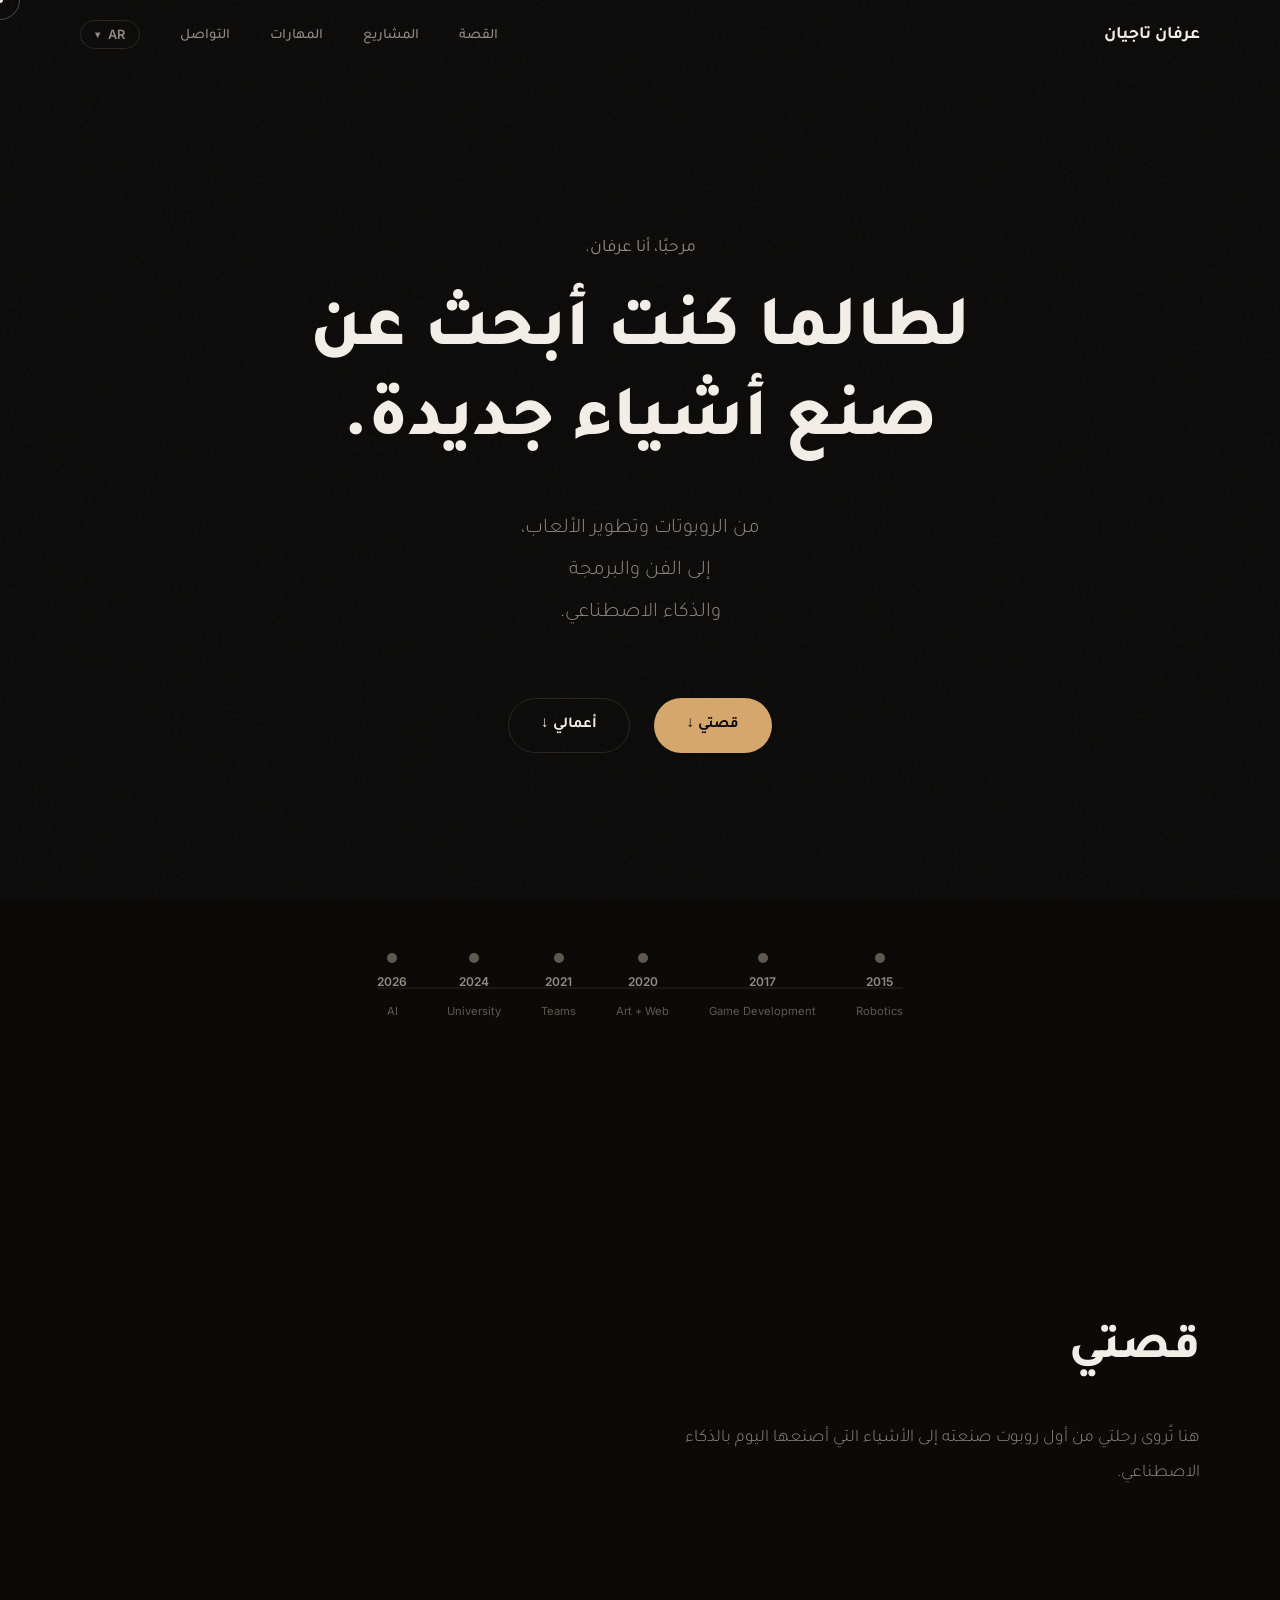
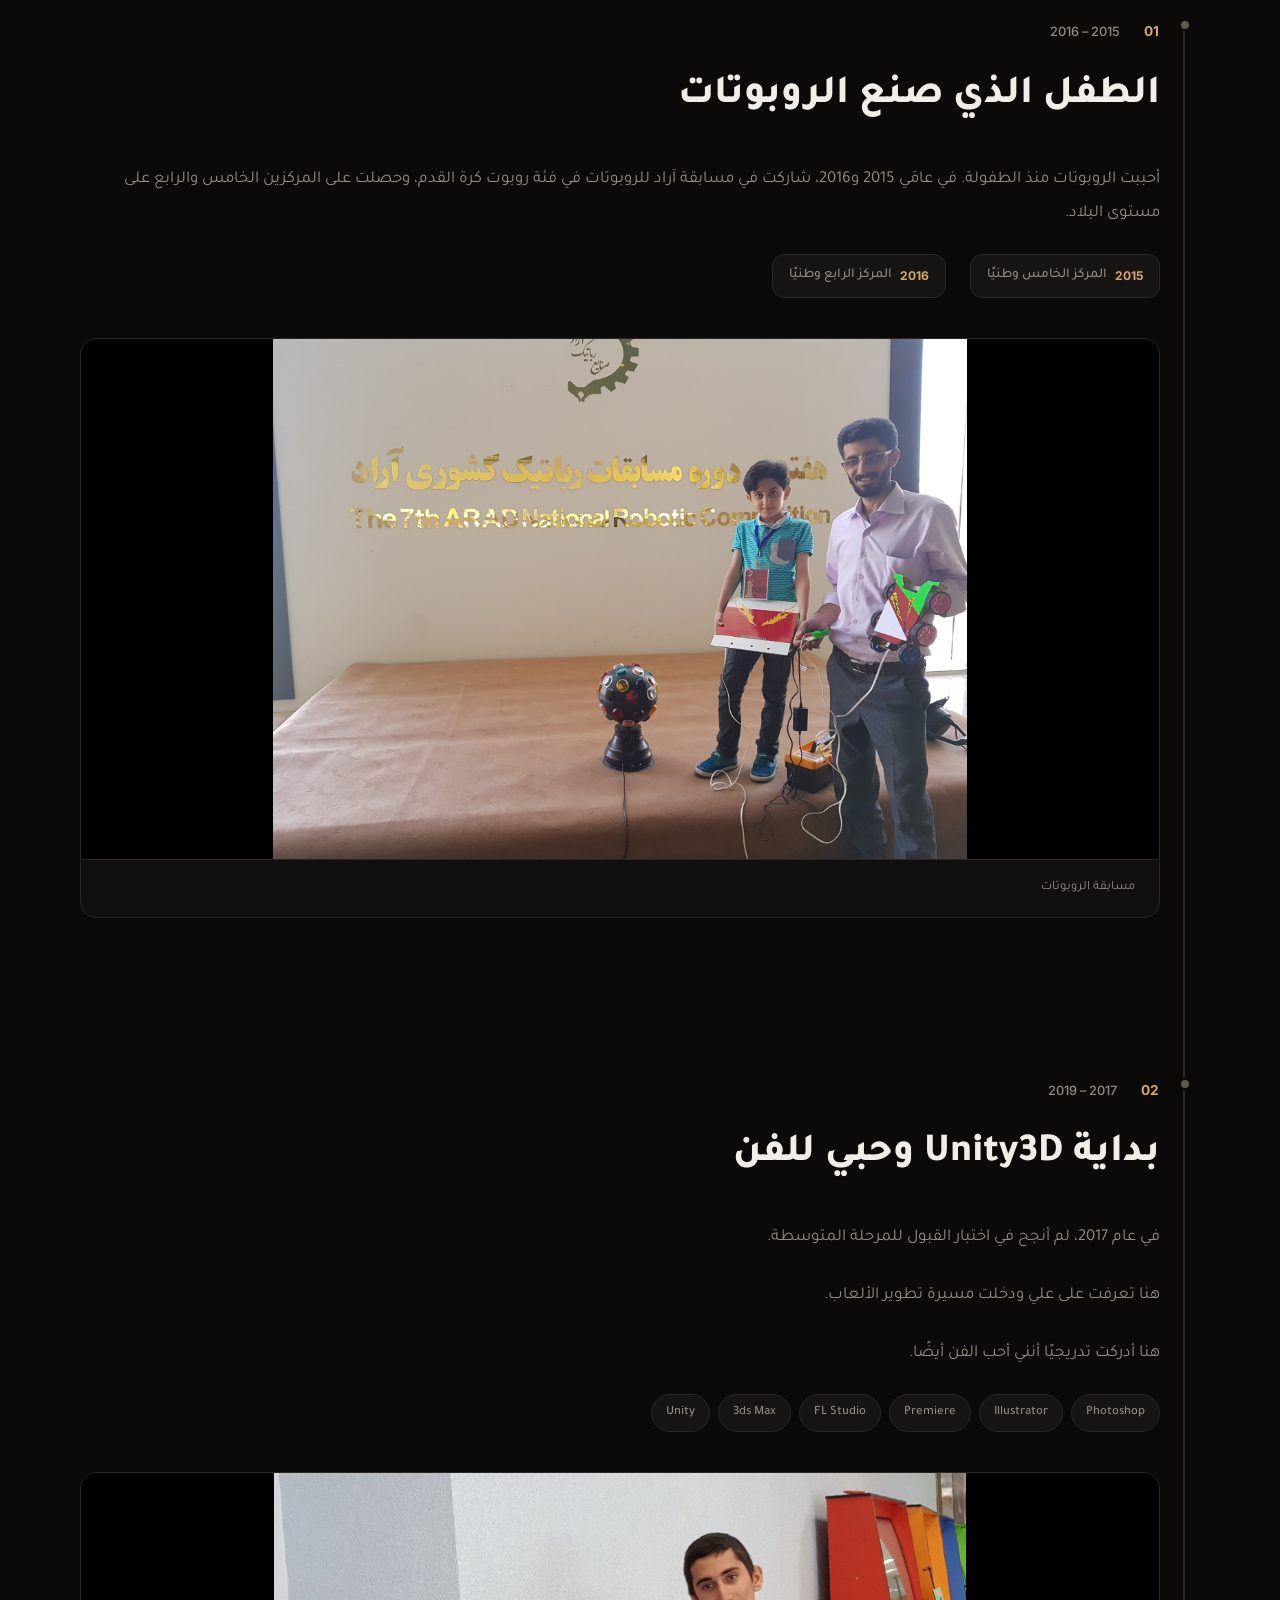
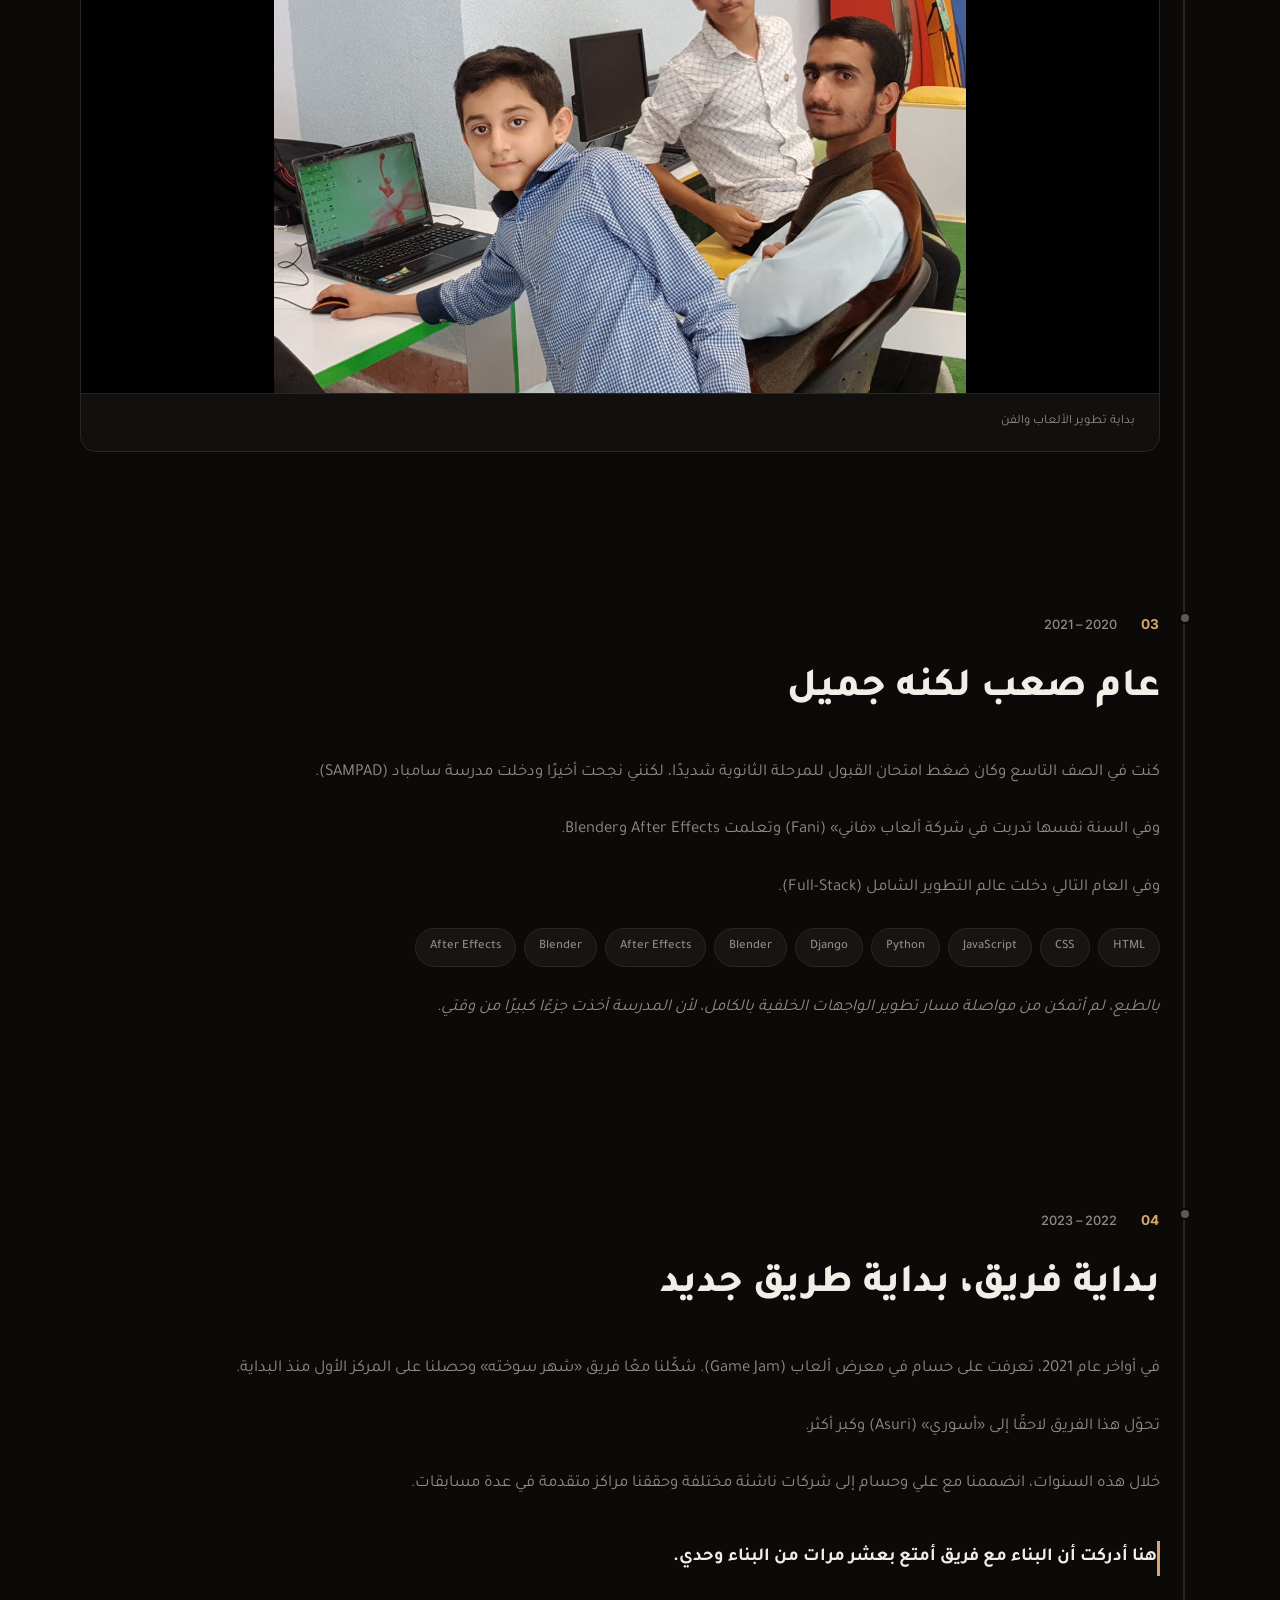
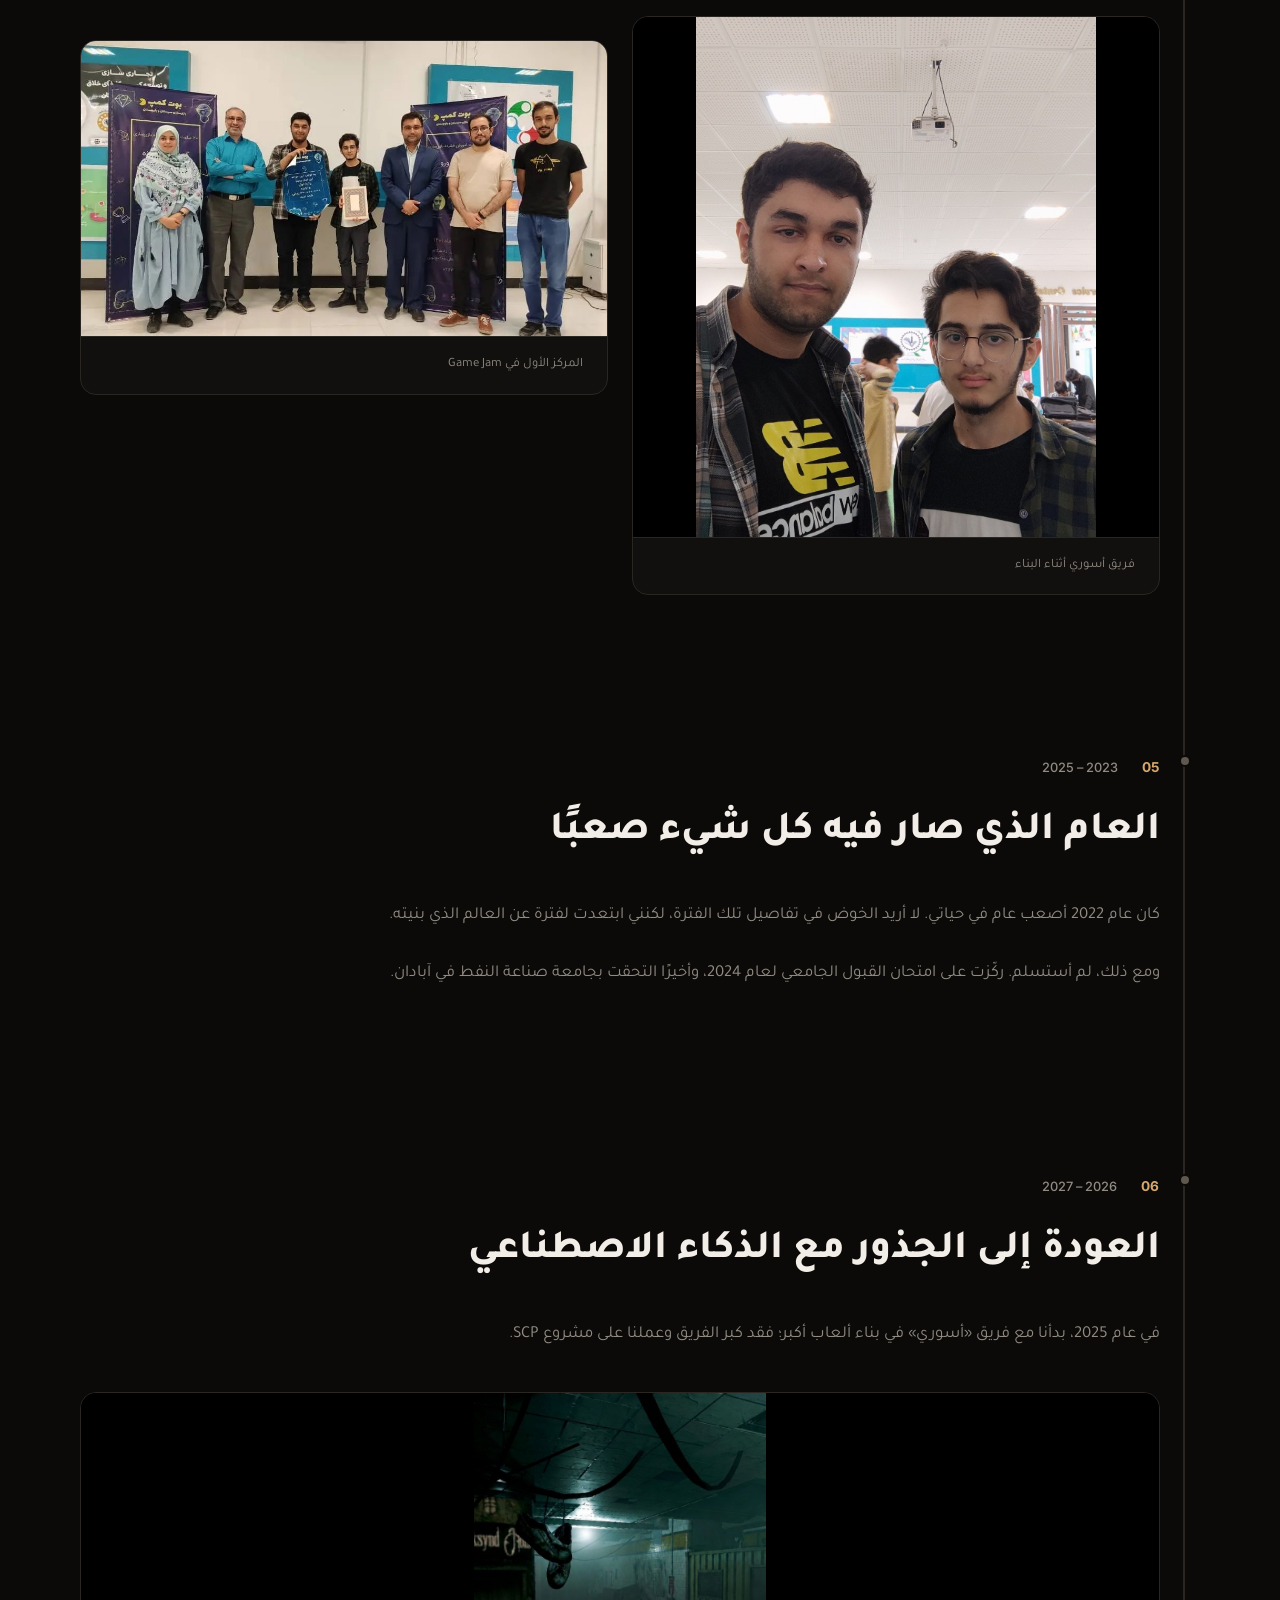
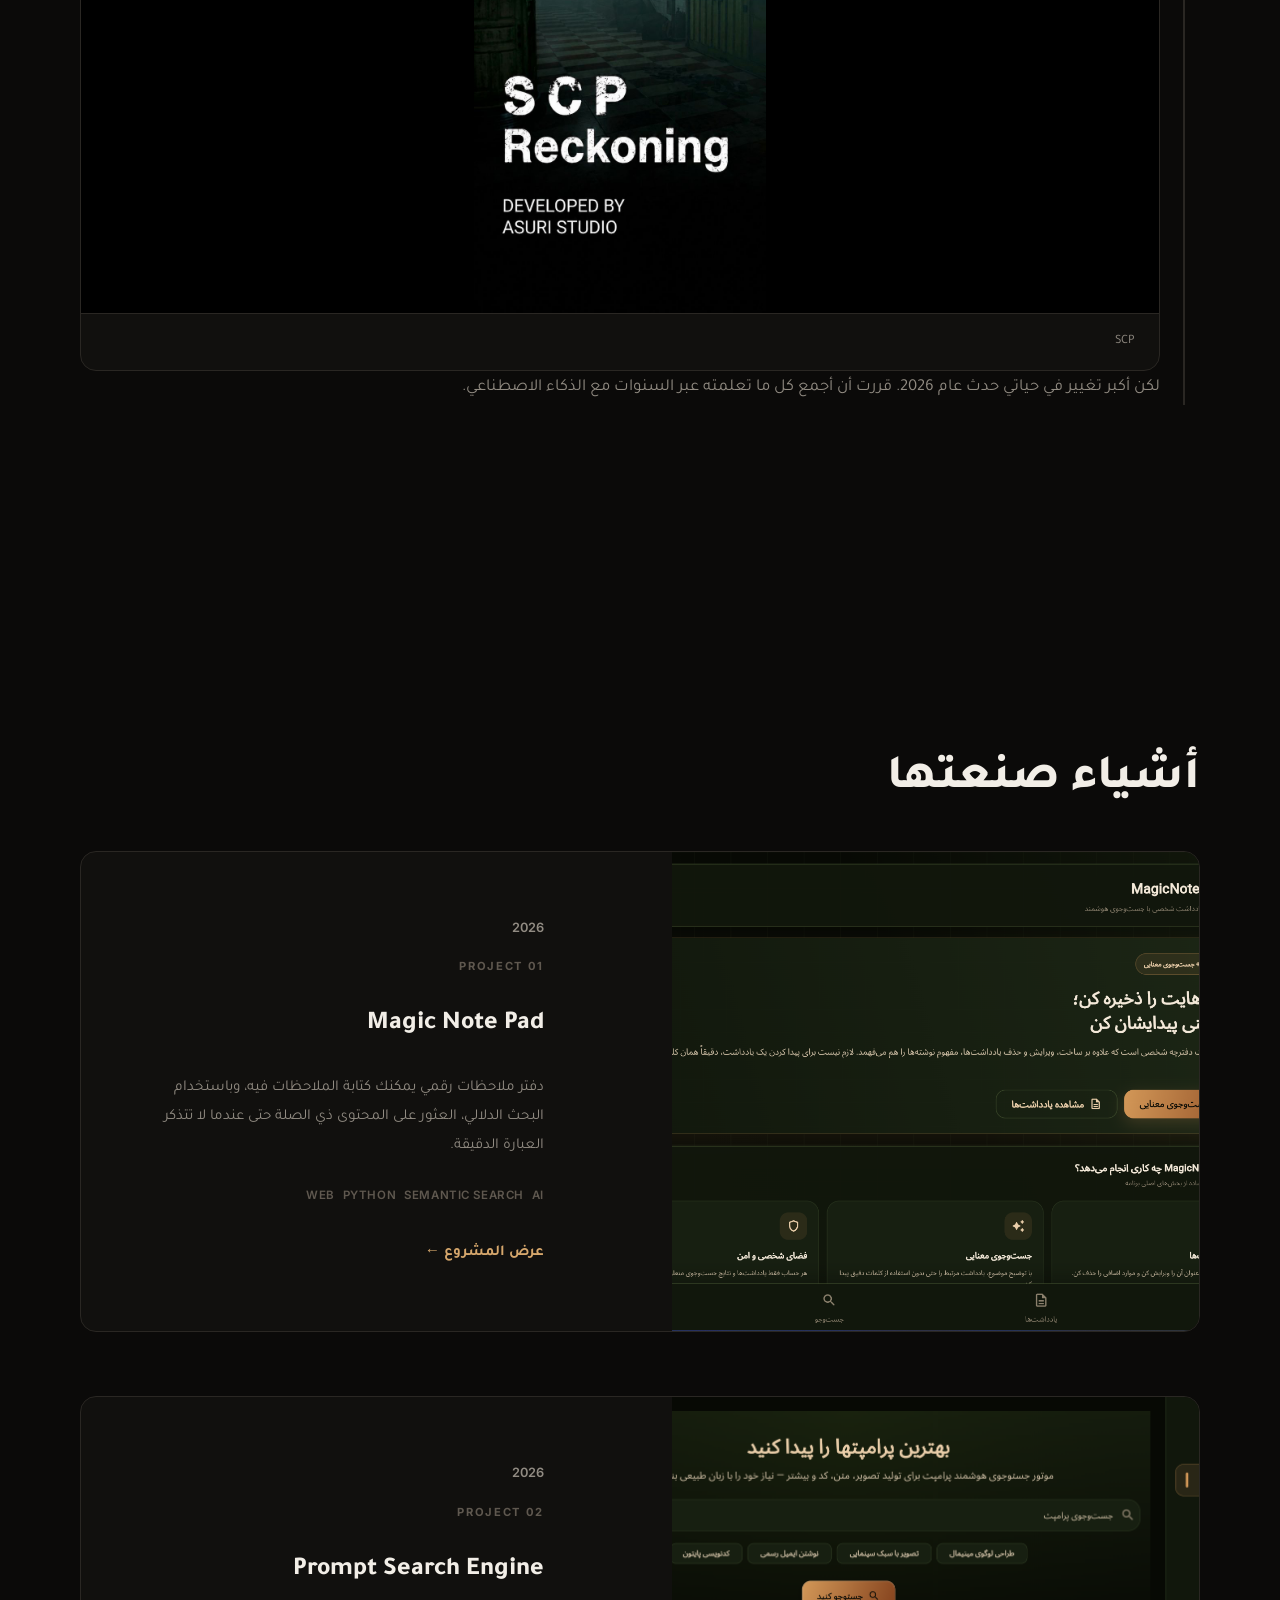
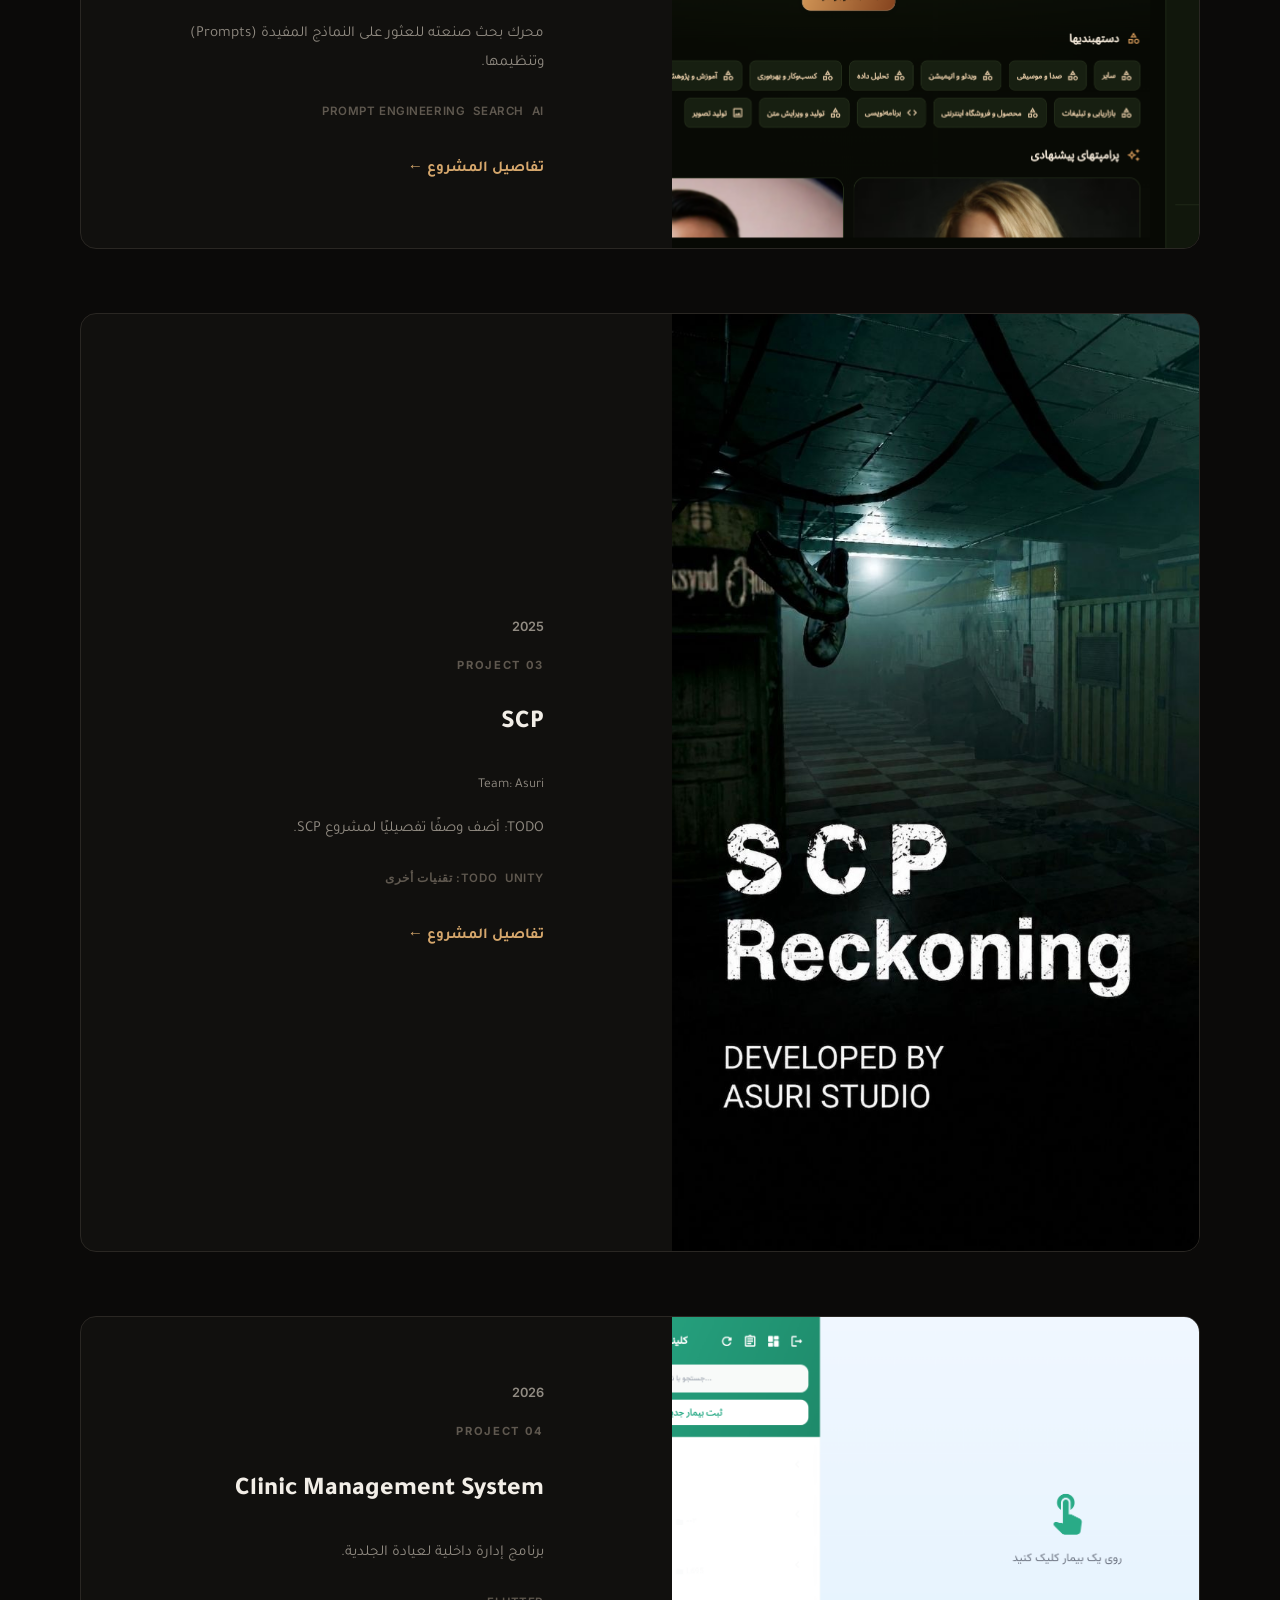
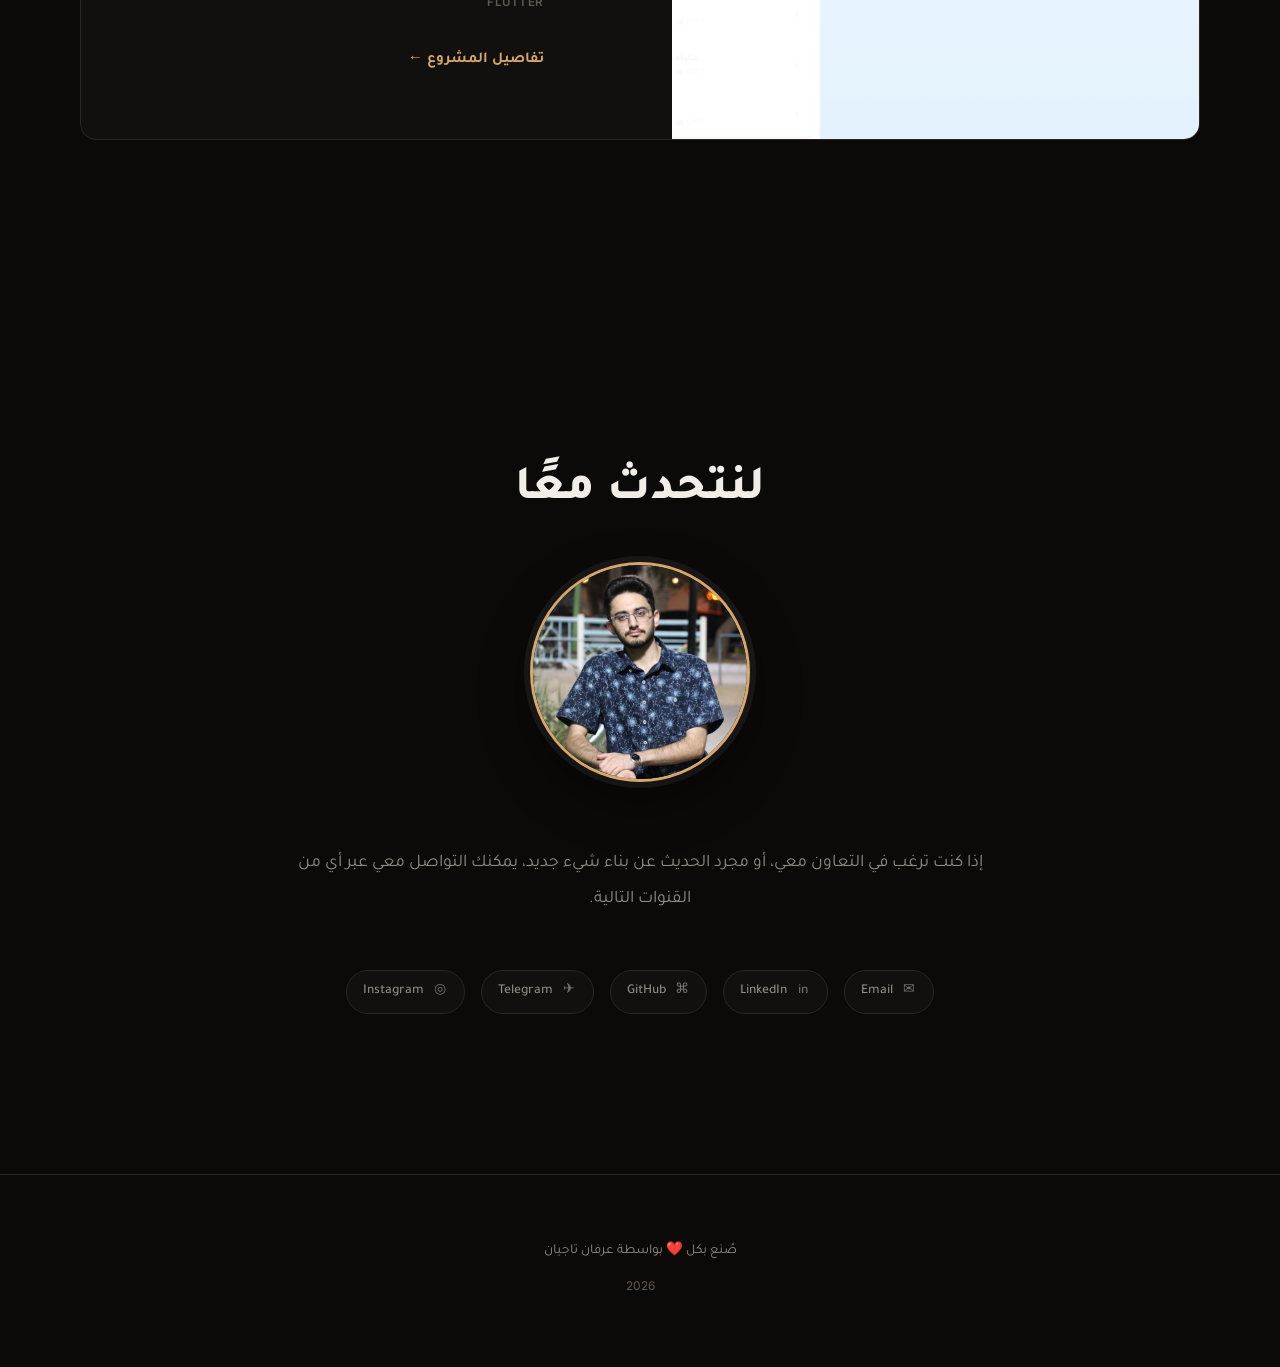
==== commit af834e98: "Add game-1 photo and update chapter 2 story text in all languages Place the game-1.jpg artifact righ" ====
--- a/ar/index.html
+++ b/ar/index.html
@@ -214,7 +214,8 @@
                             <h3 class="chapter-title">بداية Unity3D وحبي للفن</h3>
                             <div class="chapter-body">
                                 <p>في عام 2017، لم أنجح في اختبار القبول للمرحلة المتوسطة.</p>
-                                <p>هنا أدركت أن كتابة الكود وحدها لا تكفيني؛ فأنا أحب الفن أيضًا.</p>
+                                <p>هنا تعرفت على علي ودخلت مسيرة تطوير الألعاب.</p>
+                                <p>هنا أدركت تدريجيًا أنني أحب الفن أيضًا.</p>
                                 <div class="chapter-skills">
                                     <span class="skill-tag">Photoshop</span>
                                     <span class="skill-tag">Illustrator</span>
@@ -222,6 +223,12 @@
                                     <span class="skill-tag">FL Studio</span>
                                     <span class="skill-tag">3ds Max</span>
                                     <span class="skill-tag">Unity</span>
+                                </div>
+                                <div class="chapter-artifact">
+                                    <div class="artifact-card">
+                                        <img src="../assets/images/game-1.jpg" alt="بداية العمل بـ Unity3D وحبي للفن" loading="lazy">
+                                        <span class="artifact-caption">بداية تطوير الألعاب والفن</span>
+                                    </div>
                                 </div>
                             </div>
                         </div>
